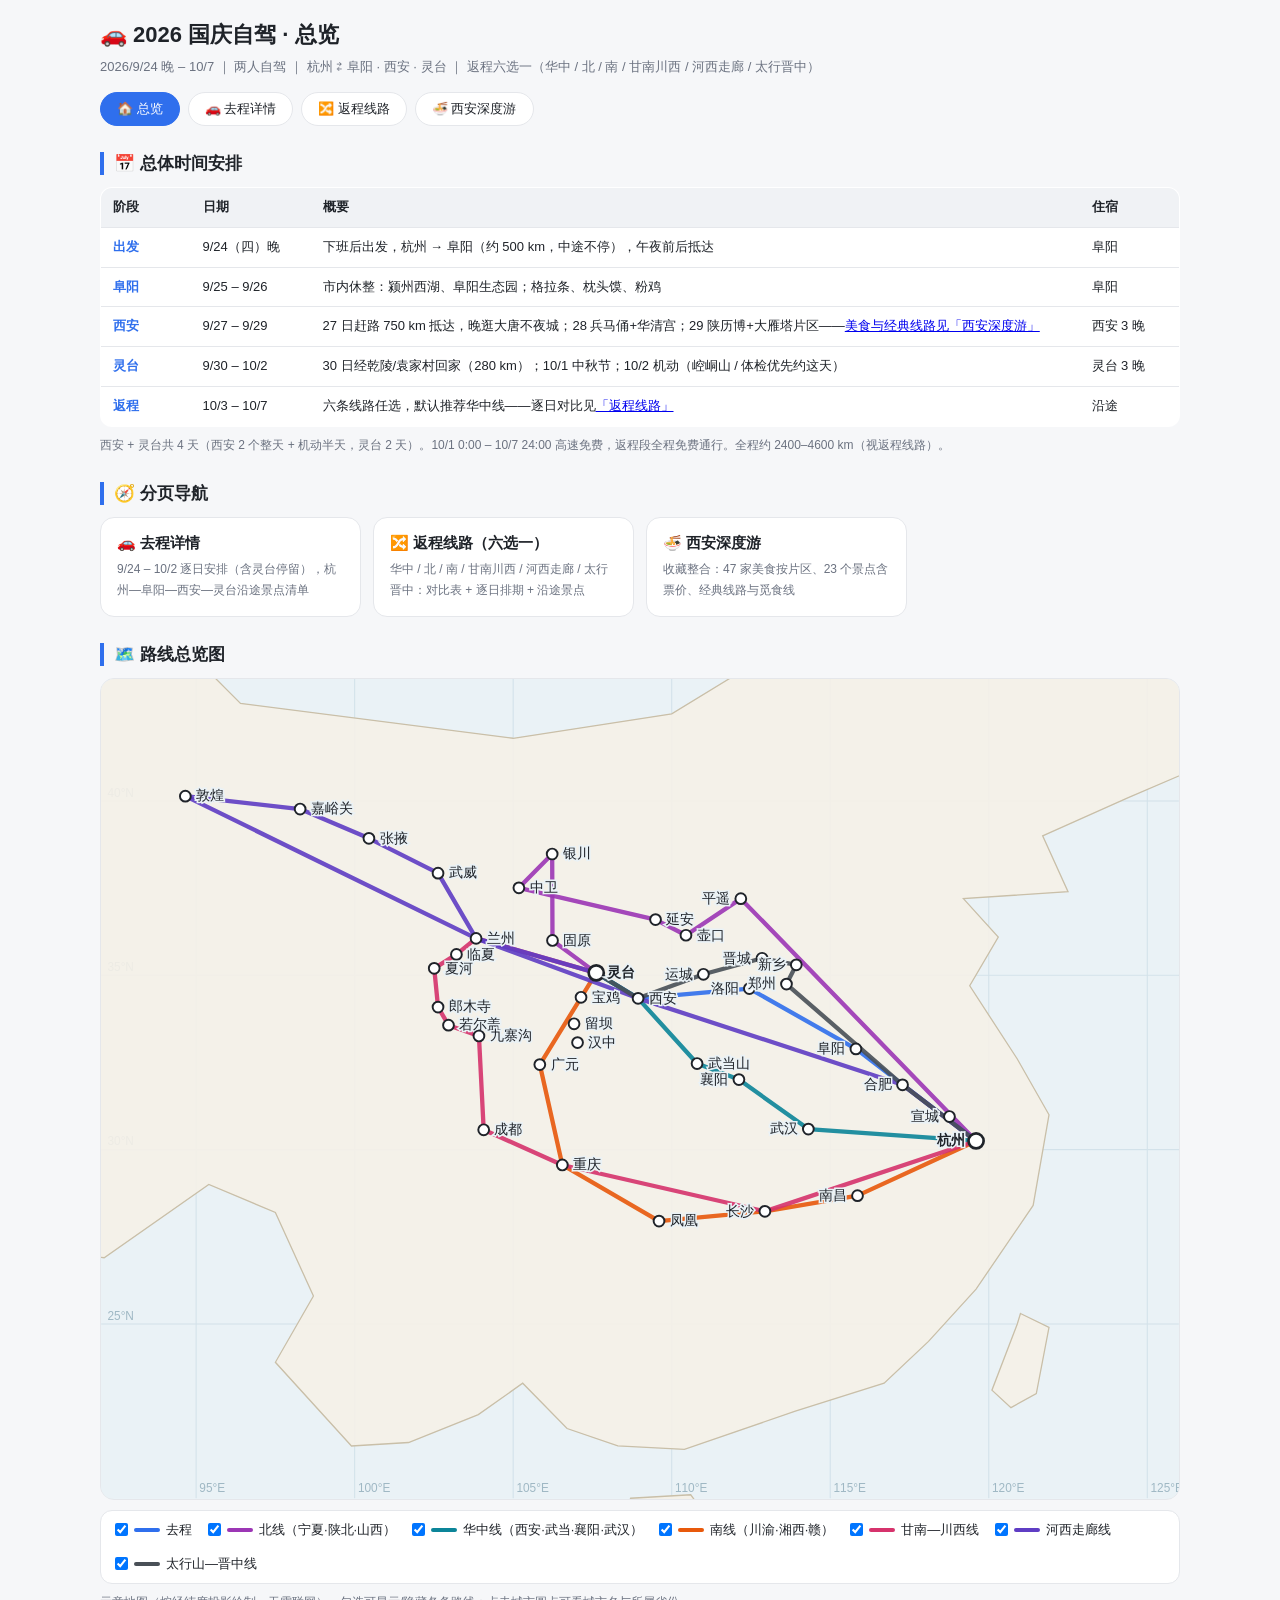
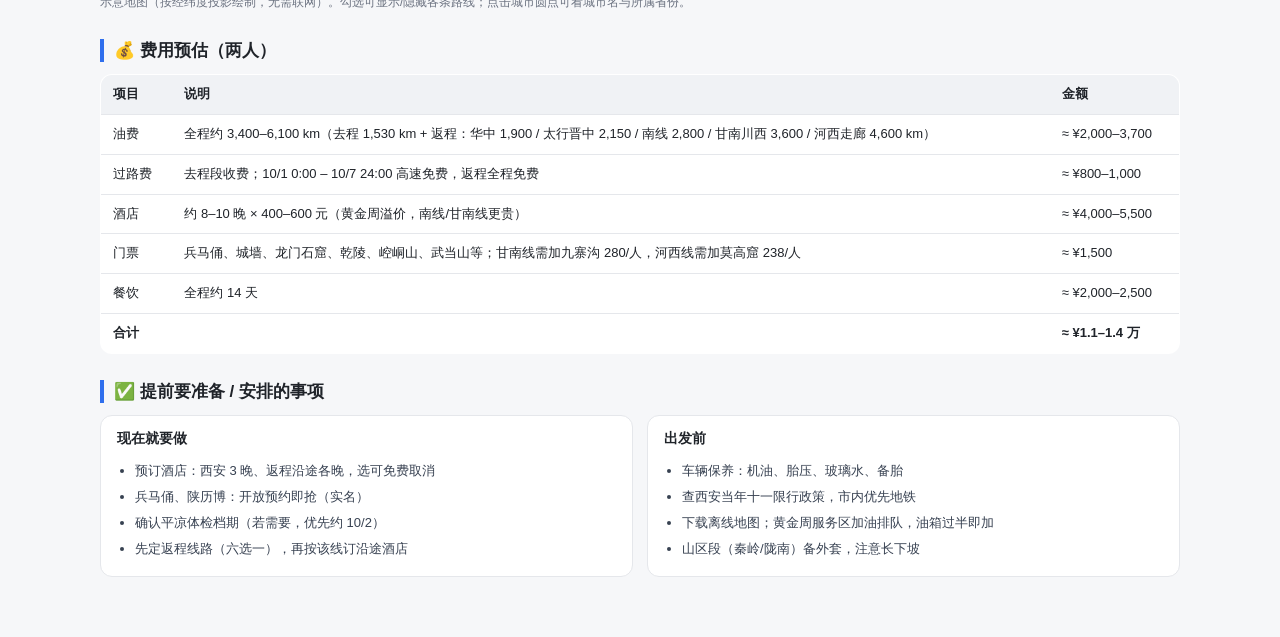
==== index.html @ 4c253580 "拆分为多页面：总览主页/去程详情/返程六线对比/西安深度游，共享 style.css 与 map.js" ====
<!DOCTYPE html>
<html lang="zh-CN">
<head>
<meta charset="UTF-8">
<meta name="viewport" content="width=device-width, initial-scale=1.0">
<title>2026 国庆自驾 · 总览</title>
<link rel="stylesheet" href="style.css">
</head>
<body>
<div class="wrap">
  <header>
    <h1>🚗 2026 国庆自驾 · 总览</h1>
    <div class="meta">2026/9/24 晚 – 10/7 ｜ 两人自驾 ｜ 杭州 ⇄ 阜阳 · 西安 · 灵台 ｜ 返程六选一（华中 / 北 / 南 / 甘南川西 / 河西走廊 / 太行晋中）</div>
  </header>

  <nav class="tabs">
    <a href="index.html" class="active">🏠 总览</a>
    <a href="outbound.html">🚗 去程详情</a>
    <a href="return.html">🔀 返程线路</a>
    <a href="xian.html">🍜 西安深度游</a>
  </nav>

  <h2 class="sec">📅 总体时间安排</h2>
  <table>
    <tr><th style="width:90px">阶段</th><th style="width:120px">日期</th><th>概要</th><th style="width:100px">住宿</th></tr>
    <tr><td class="date">出发</td><td>9/24（四）晚</td><td>下班后出发，杭州 → 阜阳（约 500 km，中途不停），午夜前后抵达</td><td>阜阳</td></tr>
    <tr><td class="date">阜阳</td><td>9/25 – 9/26</td><td>市内休整：颍州西湖、阜阳生态园；格拉条、枕头馍、粉鸡</td><td>阜阳</td></tr>
    <tr><td class="date">西安</td><td>9/27 – 9/29</td><td>27 日赶路 750 km 抵达，晚逛大唐不夜城；28 兵马俑+华清宫；29 陕历博+大雁塔片区——<a href="xian.html">美食与经典线路见「西安深度游」</a></td><td>西安 3 晚</td></tr>
    <tr><td class="date">灵台</td><td>9/30 – 10/2</td><td>30 日经乾陵/袁家村回家（280 km）；10/1 中秋节；10/2 机动（崆峒山 / 体检优先约这天）</td><td>灵台 3 晚</td></tr>
    <tr><td class="date">返程</td><td>10/3 – 10/7</td><td>六条线路任选，默认推荐华中线——逐日对比见<a href="return.html">「返程线路」</a></td><td>沿途</td></tr>
  </table>
  <div class="note">西安 + 灵台共 4 天（西安 2 个整天 + 机动半天，灵台 2 天）。10/1 0:00 – 10/7 24:00 高速免费，返程段全程免费通行。全程约 2400–4600 km（视返程线路）。</div>

  <h2 class="sec">🧭 分页导航</h2>
  <div class="linkcards">
    <a class="linkcard" href="outbound.html">
      <div class="t">🚗 去程详情</div>
      <div class="d">9/24 – 10/2 逐日安排（含灵台停留），杭州—阜阳—西安—灵台沿途景点清单</div>
    </a>
    <a class="linkcard" href="return.html">
      <div class="t">🔀 返程线路（六选一）</div>
      <div class="d">华中 / 北 / 南 / 甘南川西 / 河西走廊 / 太行晋中：对比表 + 逐日排期 + 沿途景点</div>
    </a>
    <a class="linkcard" href="xian.html">
      <div class="t">🍜 西安深度游</div>
      <div class="d">收藏整合：47 家美食按片区、23 个景点含票价、经典线路与觅食线</div>
    </a>
  </div>

  <h2 class="sec">🗺️ 路线总览图</h2>
  <div id="map"></div>
  <div class="map-legend" id="mapLegend"></div>
  <div class="note">示意地图（按经纬度投影绘制，无需联网）。勾选可显示/隐藏各条路线；点击城市圆点可看城市名与所属省份。</div>

  <h2 class="sec">💰 费用预估（两人）</h2>
  <table>
    <tr><th>项目</th><th>说明</th><th>金额</th></tr>
    <tr><td>油费</td><td>全程约 3,400–6,100 km（去程 1,530 km + 返程：华中 1,900 / 太行晋中 2,150 / 南线 2,800 / 甘南川西 3,600 / 河西走廊 4,600 km）</td><td>≈ ¥2,000–3,700</td></tr>
    <tr><td>过路费</td><td>去程段收费；10/1 0:00 – 10/7 24:00 高速免费，返程全程免费</td><td>≈ ¥800–1,000</td></tr>
    <tr><td>酒店</td><td>约 8–10 晚 × 400–600 元（黄金周溢价，南线/甘南线更贵）</td><td>≈ ¥4,000–5,500</td></tr>
    <tr><td>门票</td><td>兵马俑、城墙、龙门石窟、乾陵、崆峒山、武当山等；甘南线需加九寨沟 280/人，河西线需加莫高窟 238/人</td><td>≈ ¥1,500</td></tr>
    <tr><td>餐饮</td><td>全程约 14 天</td><td>≈ ¥2,000–2,500</td></tr>
    <tr><td><b>合计</b></td><td></td><td><b>≈ ¥1.1–1.4 万</b></td></tr>
  </table>

  <h2 class="sec">✅ 提前要准备 / 安排的事项</h2>
  <div class="grid2">
    <div class="box">
      <h3>现在就要做</h3>
      <ul>
        <li>预订酒店：西安 3 晚、返程沿途各晚，选可免费取消</li>
        <li>兵马俑、陕历博：开放预约即抢（实名）</li>
        <li>确认平凉体检档期（若需要，优先约 10/2）</li>
        <li>先定返程线路（六选一），再按该线订沿途酒店</li>
      </ul>
    </div>
    <div class="box">
      <h3>出发前</h3>
      <ul>
        <li>车辆保养：机油、胎压、玻璃水、备胎</li>
        <li>查西安当年十一限行政策，市内优先地铁</li>
        <li>下载离线地图；黄金周服务区加油排队，油箱过半即加</li>
        <li>山区段（秦岭/陇南）备外套，注意长下坡</li>
      </ul>
    </div>
  </div>
</div>

<script>window.MAP_CONFIG = { routes:["rt0","rtn","rt4","rts","rt5","rt6","rt7"] };</script>
<script src="map.js"></script>
</body>
</html>
---- style.css ----
:root{
  --bg:#f6f7f9; --card:#fff; --ink:#1f2329; --sub:#6b7280;
  --line:#e5e7eb; --accent:#2f6fed;
  --s1:#e8590c; --s2:#0ca678; --s3:#868e96;
  --north:#9c36b5; --mid:#2f9e44; --south:#e8590c;
}
*{box-sizing:border-box; margin:0; padding:0;}
body{font-family:-apple-system,"PingFang SC","Microsoft YaHei",sans-serif; background:var(--bg); color:var(--ink); padding:20px; padding-bottom:60px;}
.wrap{max-width:1080px; margin:0 auto;}
header{margin-bottom:12px;}
h1{font-size:22px; margin-bottom:6px;}
.meta{color:var(--sub); font-size:13px; line-height:1.7;}
nav.tabs{display:flex; gap:8px; flex-wrap:wrap; margin:14px 0 20px;}
nav.tabs a{border:1px solid var(--line); background:var(--card); border-radius:999px; padding:7px 16px; font-size:13px; text-decoration:none; color:var(--ink);}
nav.tabs a.active{background:var(--accent); border-color:var(--accent); color:#fff;}
h2.sec{font-size:17px; margin:26px 0 12px; padding-left:10px; border-left:4px solid var(--accent);}
table{width:100%; border-collapse:collapse; background:var(--card); border:1px solid var(--line); border-radius:12px; overflow:hidden; font-size:13px; margin-bottom:8px;}
th,td{padding:9px 12px; border-bottom:1px solid var(--line); text-align:left; vertical-align:top; line-height:1.6;}
th{background:#f0f2f5; font-weight:600; white-space:nowrap;}
tr:last-child td{border-bottom:none;}
td.date{white-space:nowrap; font-weight:600; color:var(--accent);}
.wk{color:var(--sub); font-weight:400; font-size:11px; display:block;}
.hl{background:#fff4e6;}
.warn{color:#d9480f; font-weight:600;}
.note{font-size:12px; color:var(--sub); margin:4px 0 14px; line-height:1.8;}
#map{background:#eaf2f6; border-radius:14px; border:1px solid var(--line); margin-bottom:10px; overflow:hidden;}
#map svg{display:block; width:100%; height:auto;}
.map-legend{display:flex; gap:16px; flex-wrap:wrap; font-size:13px; margin-bottom:8px; padding:10px 14px; background:var(--card); border:1px solid var(--line); border-radius:12px; align-items:center;}
.map-legend label{display:flex; align-items:center; gap:6px; cursor:pointer; user-select:none;}
.swatch{width:26px; height:4px; border-radius:2px; display:inline-block;}
.rtabs{display:flex; gap:8px; margin-bottom:12px; flex-wrap:wrap;}
.rtab{border:1px solid var(--line); background:var(--card); border-radius:999px; padding:7px 16px; font-size:13px; cursor:pointer;}
.rtab.active{color:#fff; border-color:transparent;}
.rtab.active.n{background:var(--north);} .rtab.active.m{background:var(--mid);} .rtab.active.s{background:var(--south);} .rtab.active.h{background:#0c8599;}
.rtab.active.g{background:#d6336c;} .rtab.active.x{background:#5f3dc4;} .rtab.active.t{background:#495057;}
.tscroll{overflow-x:auto; -webkit-overflow-scrolling:touch; margin-bottom:14px; border-radius:12px;}
.tscroll table{min-width:1400px; margin-bottom:0; border-radius:0;}
.tscroll th:first-child,.tscroll td:first-child{position:sticky; left:0; z-index:2; background:#f0f2f5; box-shadow:1px 0 0 var(--line);}
.tscroll td:first-child{background:var(--card); z-index:1;}
.over-badge{display:inline-block; font-size:11px; color:#fff; background:#e03131; border-radius:4px; padding:1px 7px; margin-left:6px; font-weight:500; white-space:nowrap;}
.rpanel .lead{background:var(--card); border:1px solid var(--line); border-left:4px solid #e03131; border-radius:10px; padding:10px 14px; font-size:13px; line-height:1.8; margin-bottom:10px; color:#374151;}
.rpanel{display:none;} .rpanel.show{display:block;}
.cards{display:grid; grid-template-columns:repeat(auto-fill,minmax(300px,1fr)); gap:10px; padding:0;}
.card{background:var(--card); border:1px solid var(--line); border-radius:12px; padding:12px 14px;}
.card .name{font-size:14px; font-weight:600; display:flex; align-items:center; gap:6px; flex-wrap:wrap; margin-bottom:4px;}
.badge{font-size:11px; padding:1px 8px; border-radius:999px; font-weight:500; white-space:nowrap;}
.b-s1{color:#fff; background:var(--s1);} .b-s2{color:#fff; background:var(--s2);} .b-s3{color:#fff; background:var(--s3);}
.card .desc{font-size:12px; color:var(--sub); line-height:1.6;}
.city-name{font-size:13px; color:var(--sub); margin:12px 0 6px; font-weight:600;}
.prov{display:inline-block; font-size:11px; color:#fff; background:#94a3b8; border-radius:4px; padding:1px 6px; margin-right:6px;}
h3.sub{font-size:14px; margin:20px 0 10px; color:#495057;}
.price{display:inline-block; font-size:11px; color:#0b7285; background:#e3fafc; border:1px solid #99e9f2; border-radius:999px; padding:0 8px; font-weight:600; margin-left:6px; white-space:nowrap;}
.price.free{color:#2b8a3e; background:#ebfbee; border-color:#b2f2bb;}
.linkcards{display:grid; grid-template-columns:repeat(auto-fill,minmax(240px,1fr)); gap:12px; margin-bottom:8px;}
a.linkcard{display:block; background:var(--card); border:1px solid var(--line); border-radius:14px; padding:16px; text-decoration:none; color:var(--ink); transition:.15s;}
a.linkcard:hover{box-shadow:0 2px 12px rgba(0,0,0,.08); border-color:var(--accent);}
.linkcard .t{font-size:15px; font-weight:700; margin-bottom:6px;}
.linkcard .d{font-size:12px; color:var(--sub); line-height:1.7;}
.grid2{display:grid; grid-template-columns:1fr 1fr; gap:14px;}
@media(max-width:760px){ .grid2{grid-template-columns:1fr;} }
.box{background:var(--card); border:1px solid var(--line); border-radius:12px; padding:14px 16px;}
.box h3{font-size:14px; margin-bottom:10px;}
.box ul{padding-left:18px; font-size:13px; color:#374151; line-height:2;}
@media print{ .map-legend,.rtabs,nav.tabs{display:none;} .rpanel{display:block!important;} }
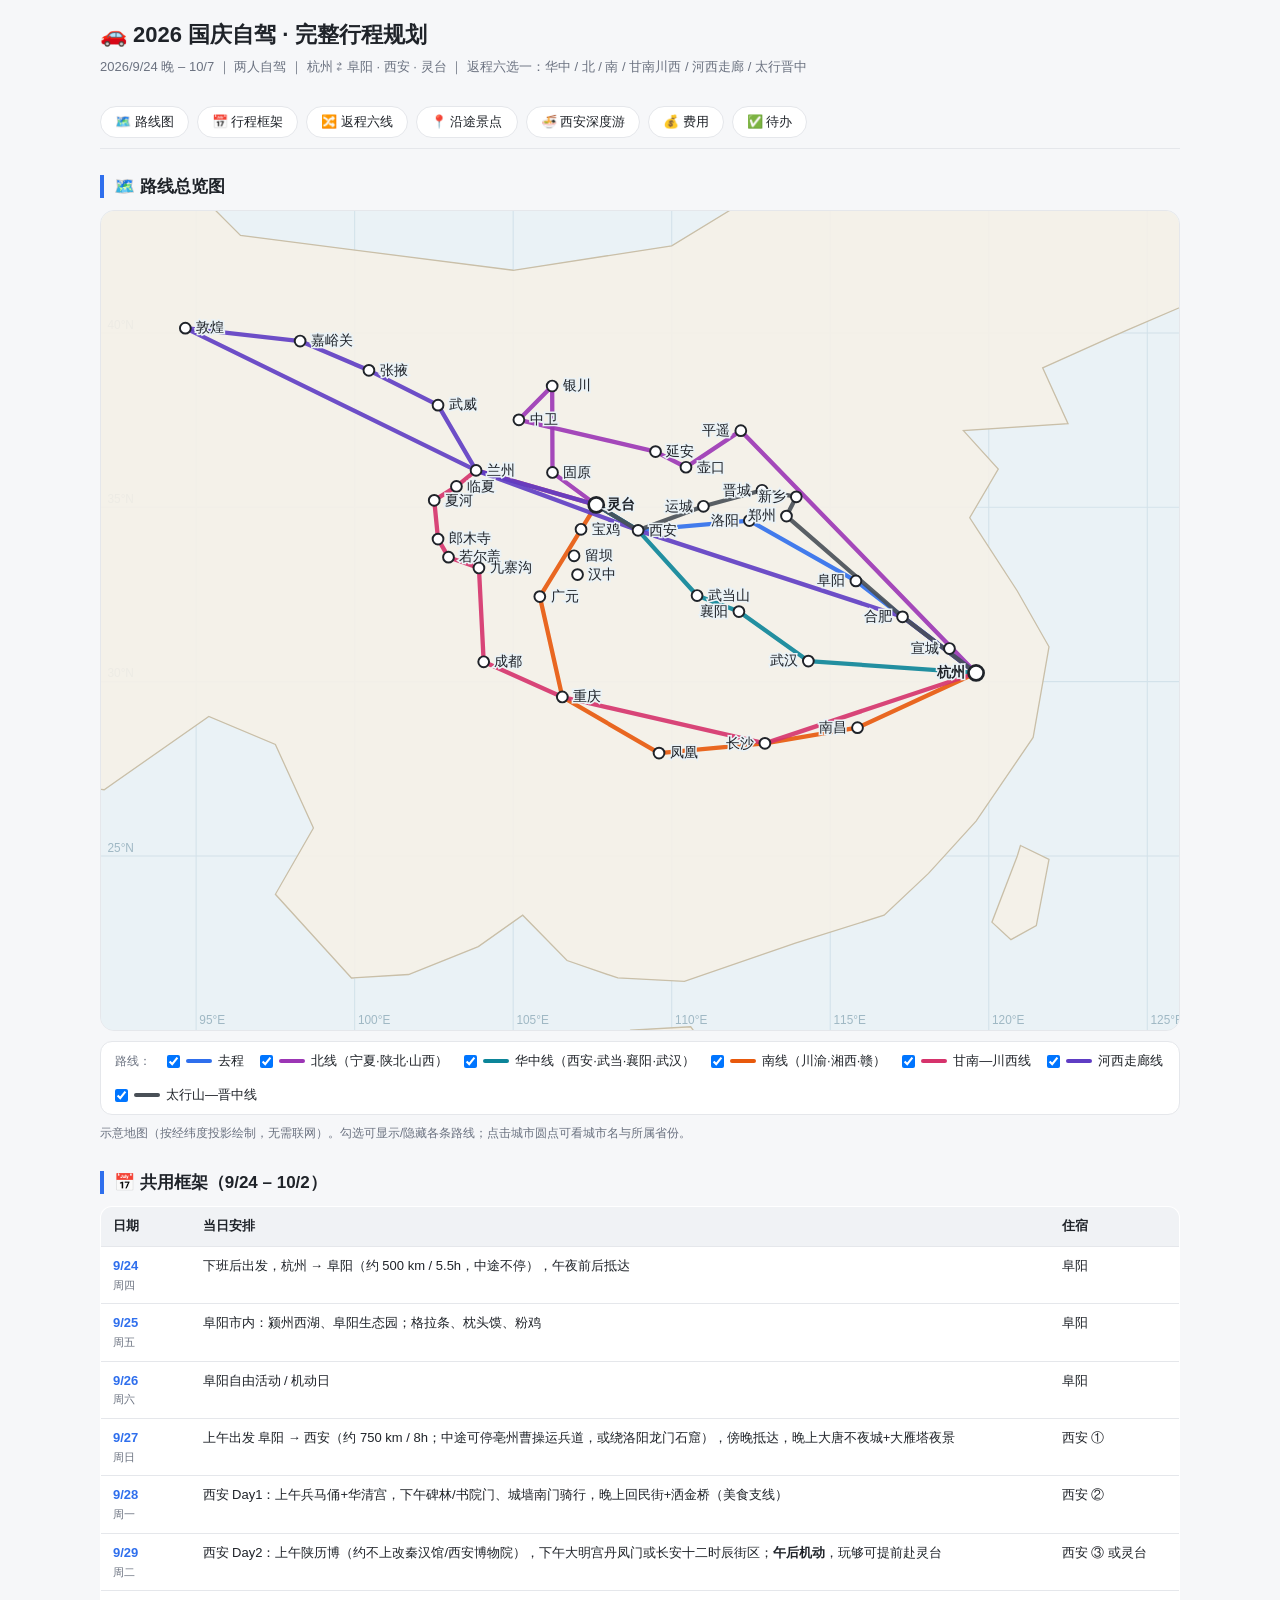
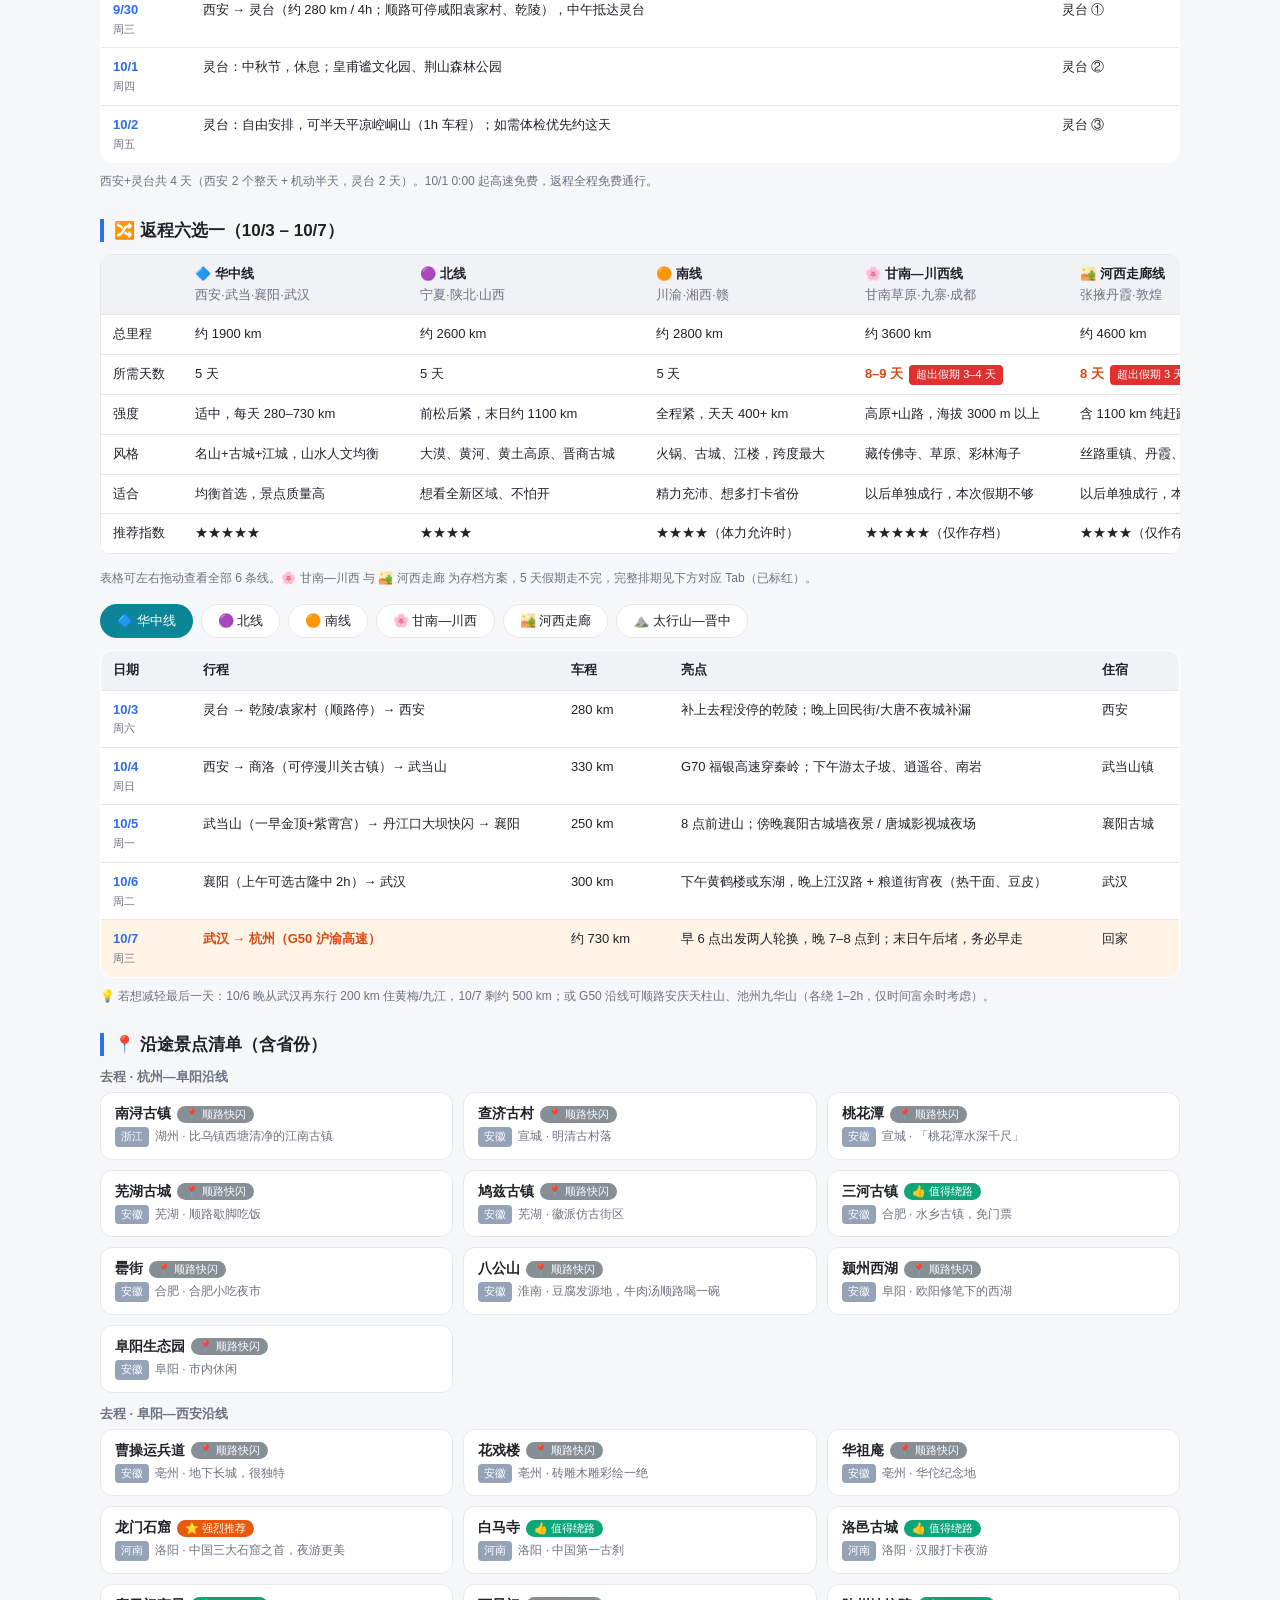
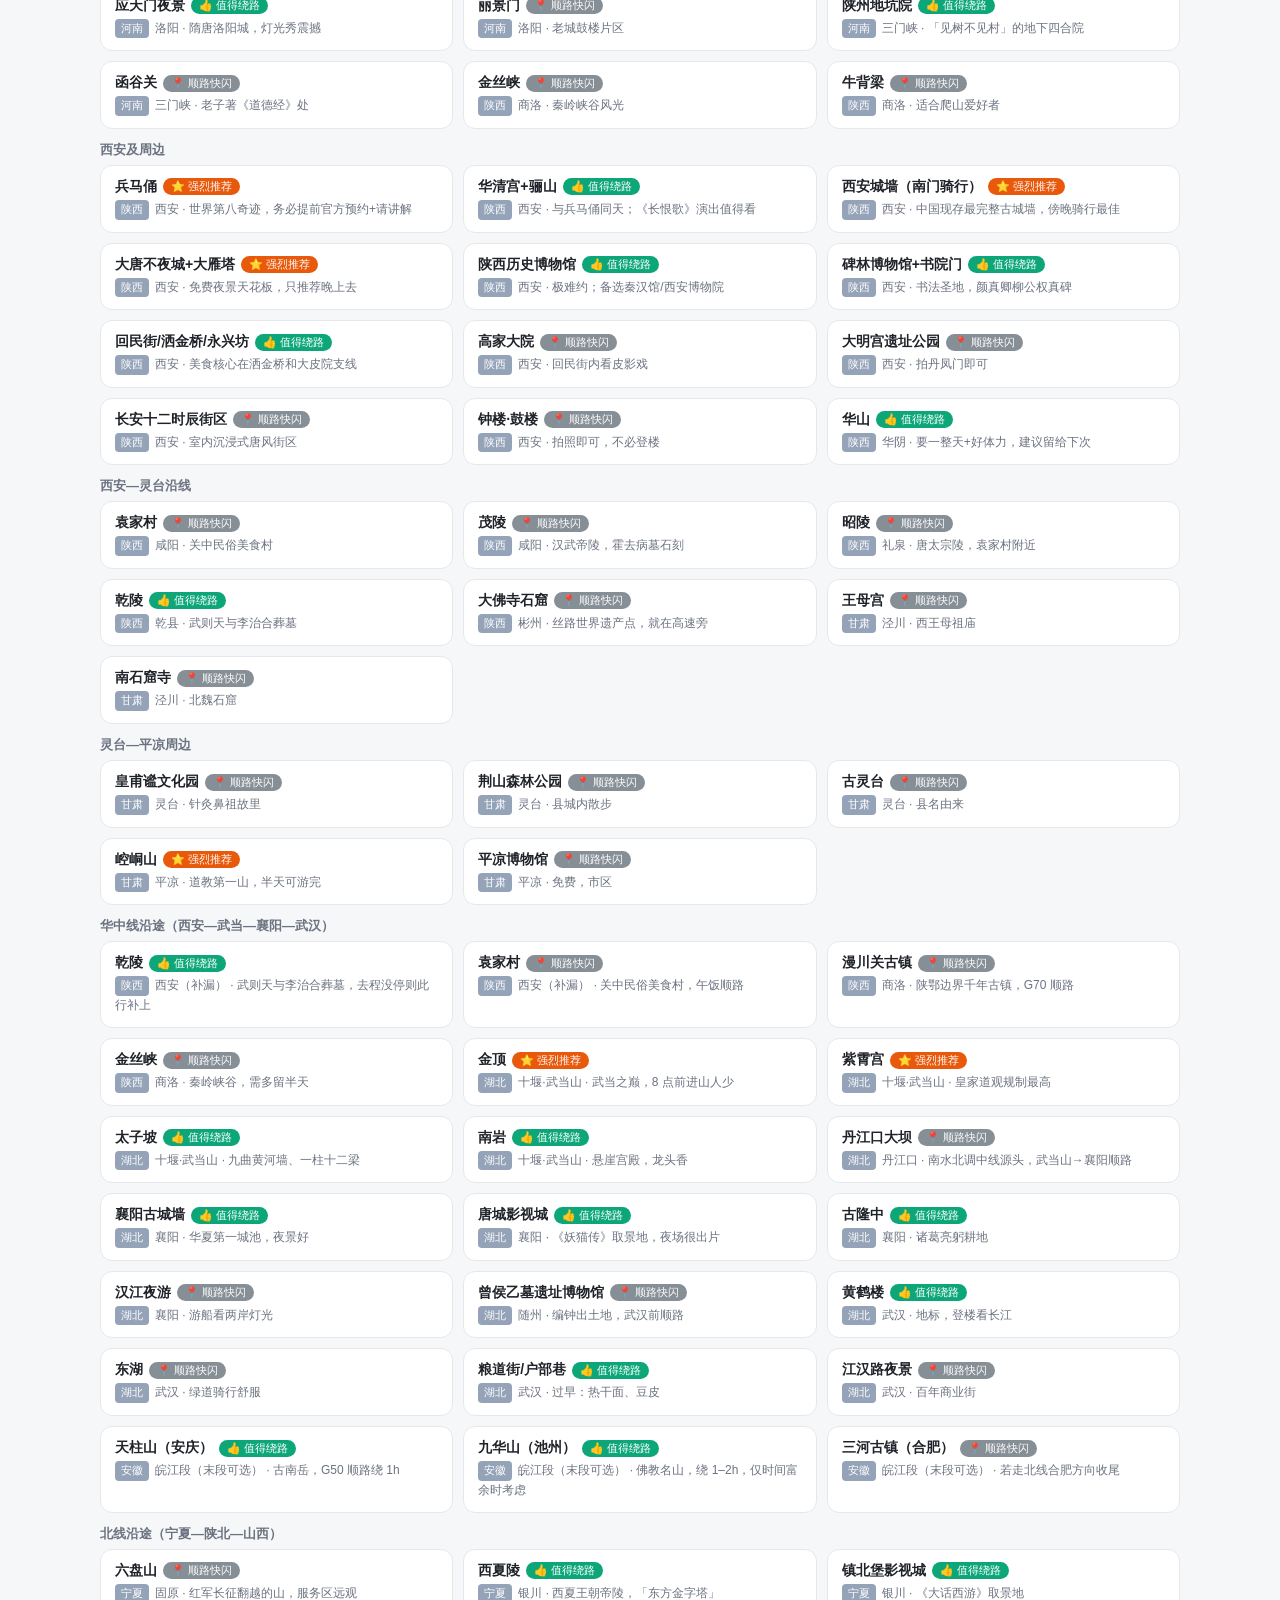
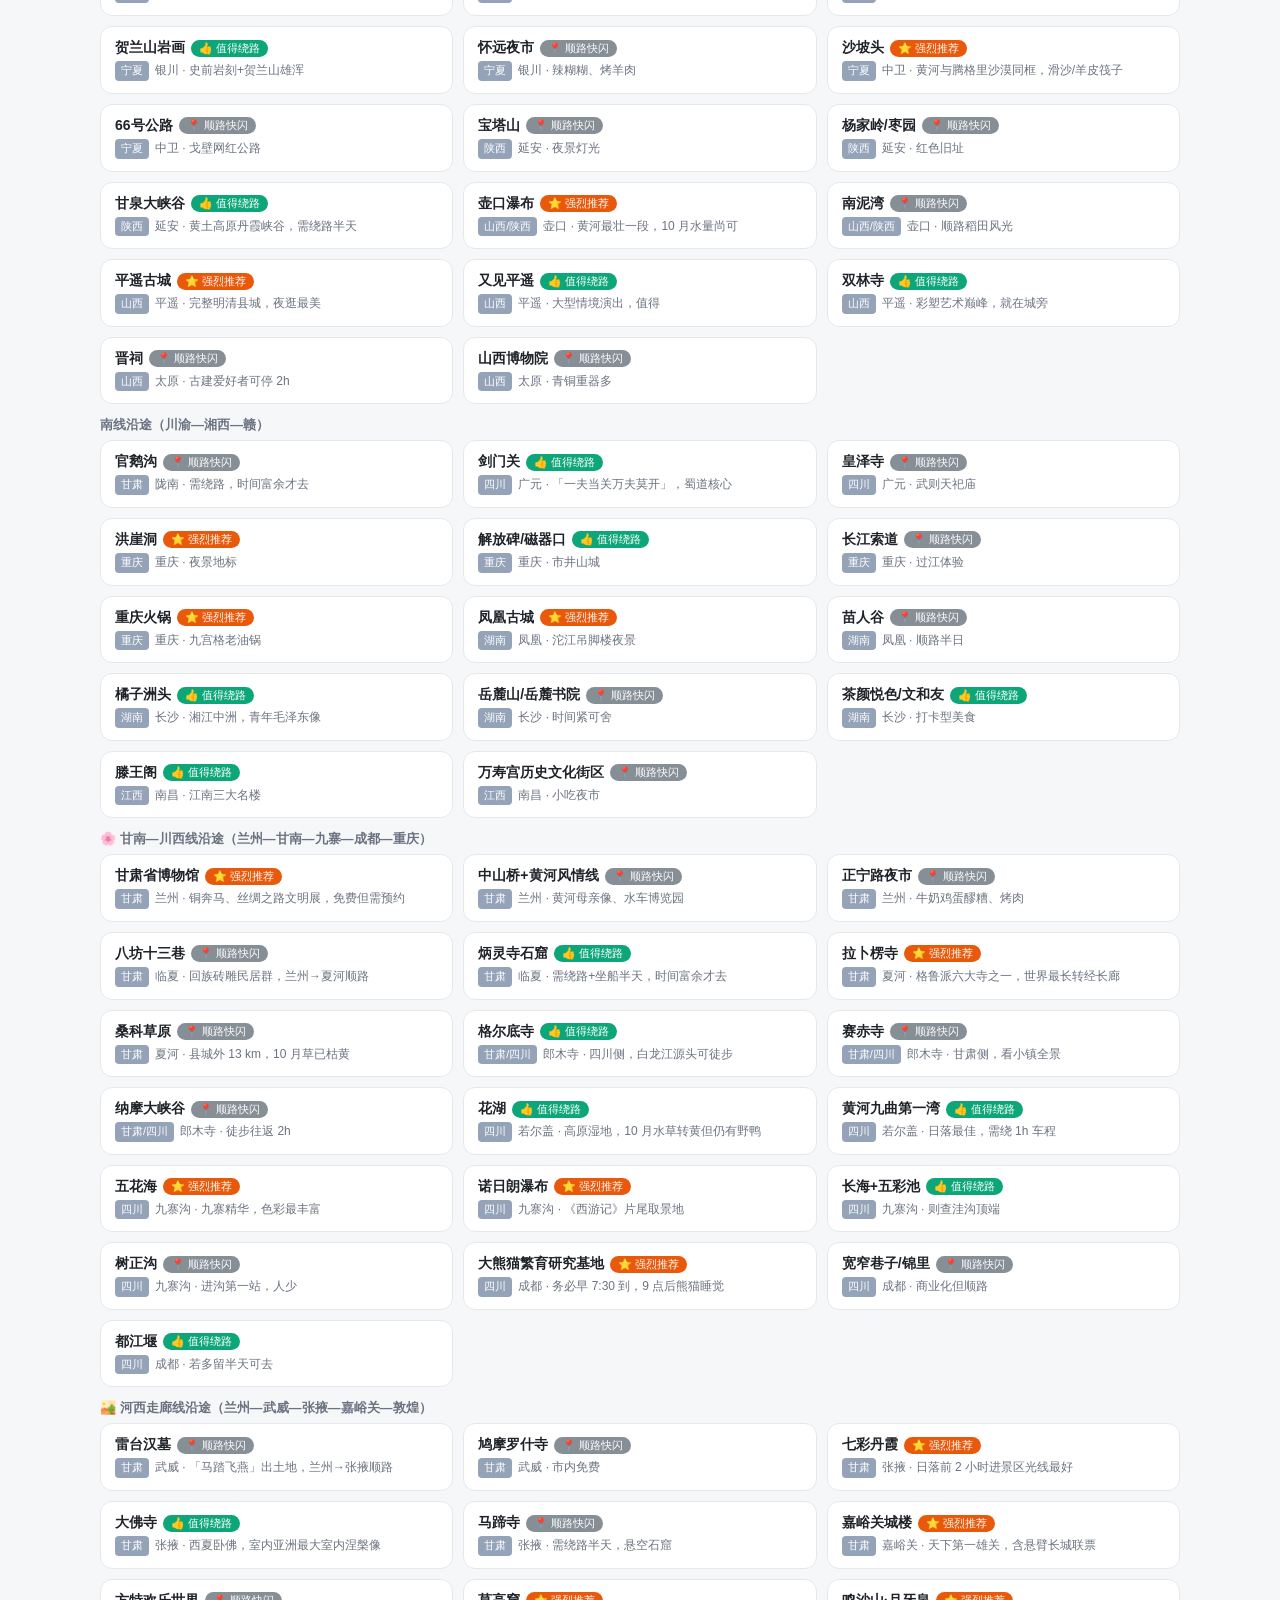
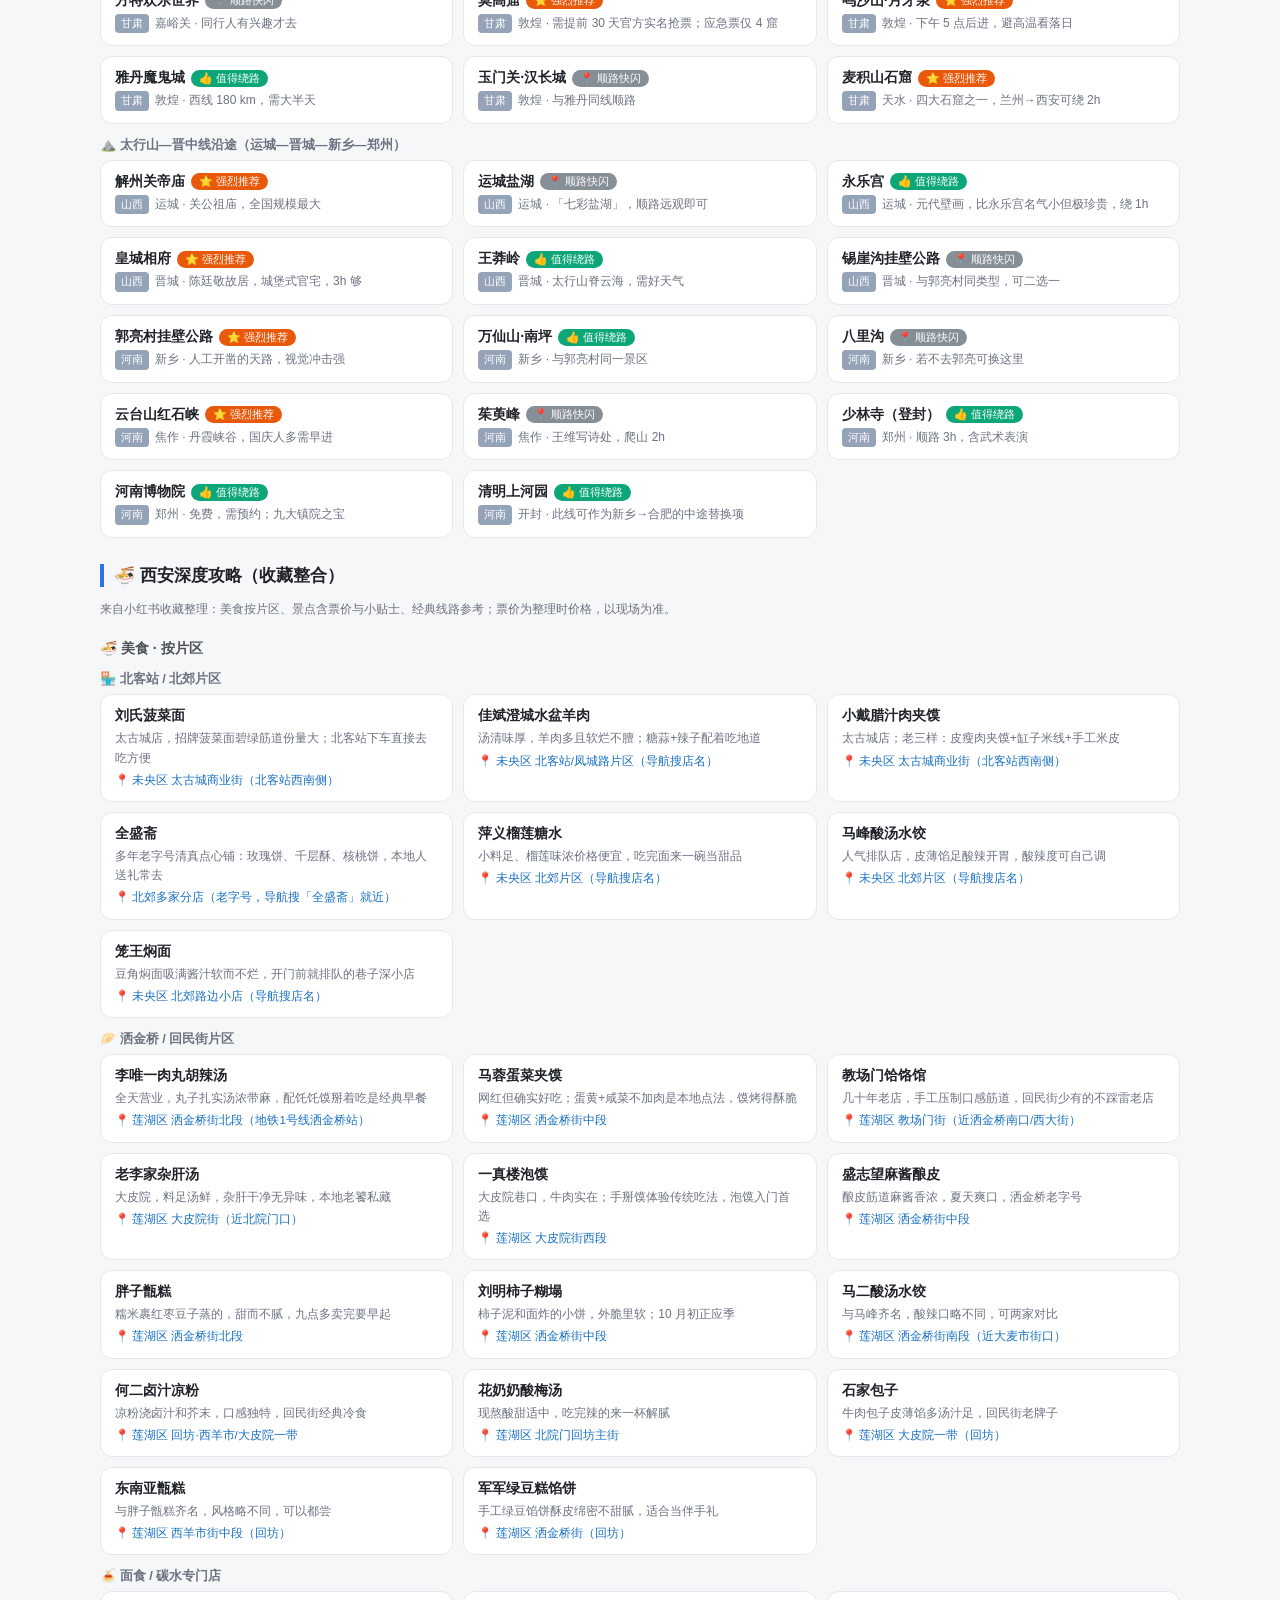
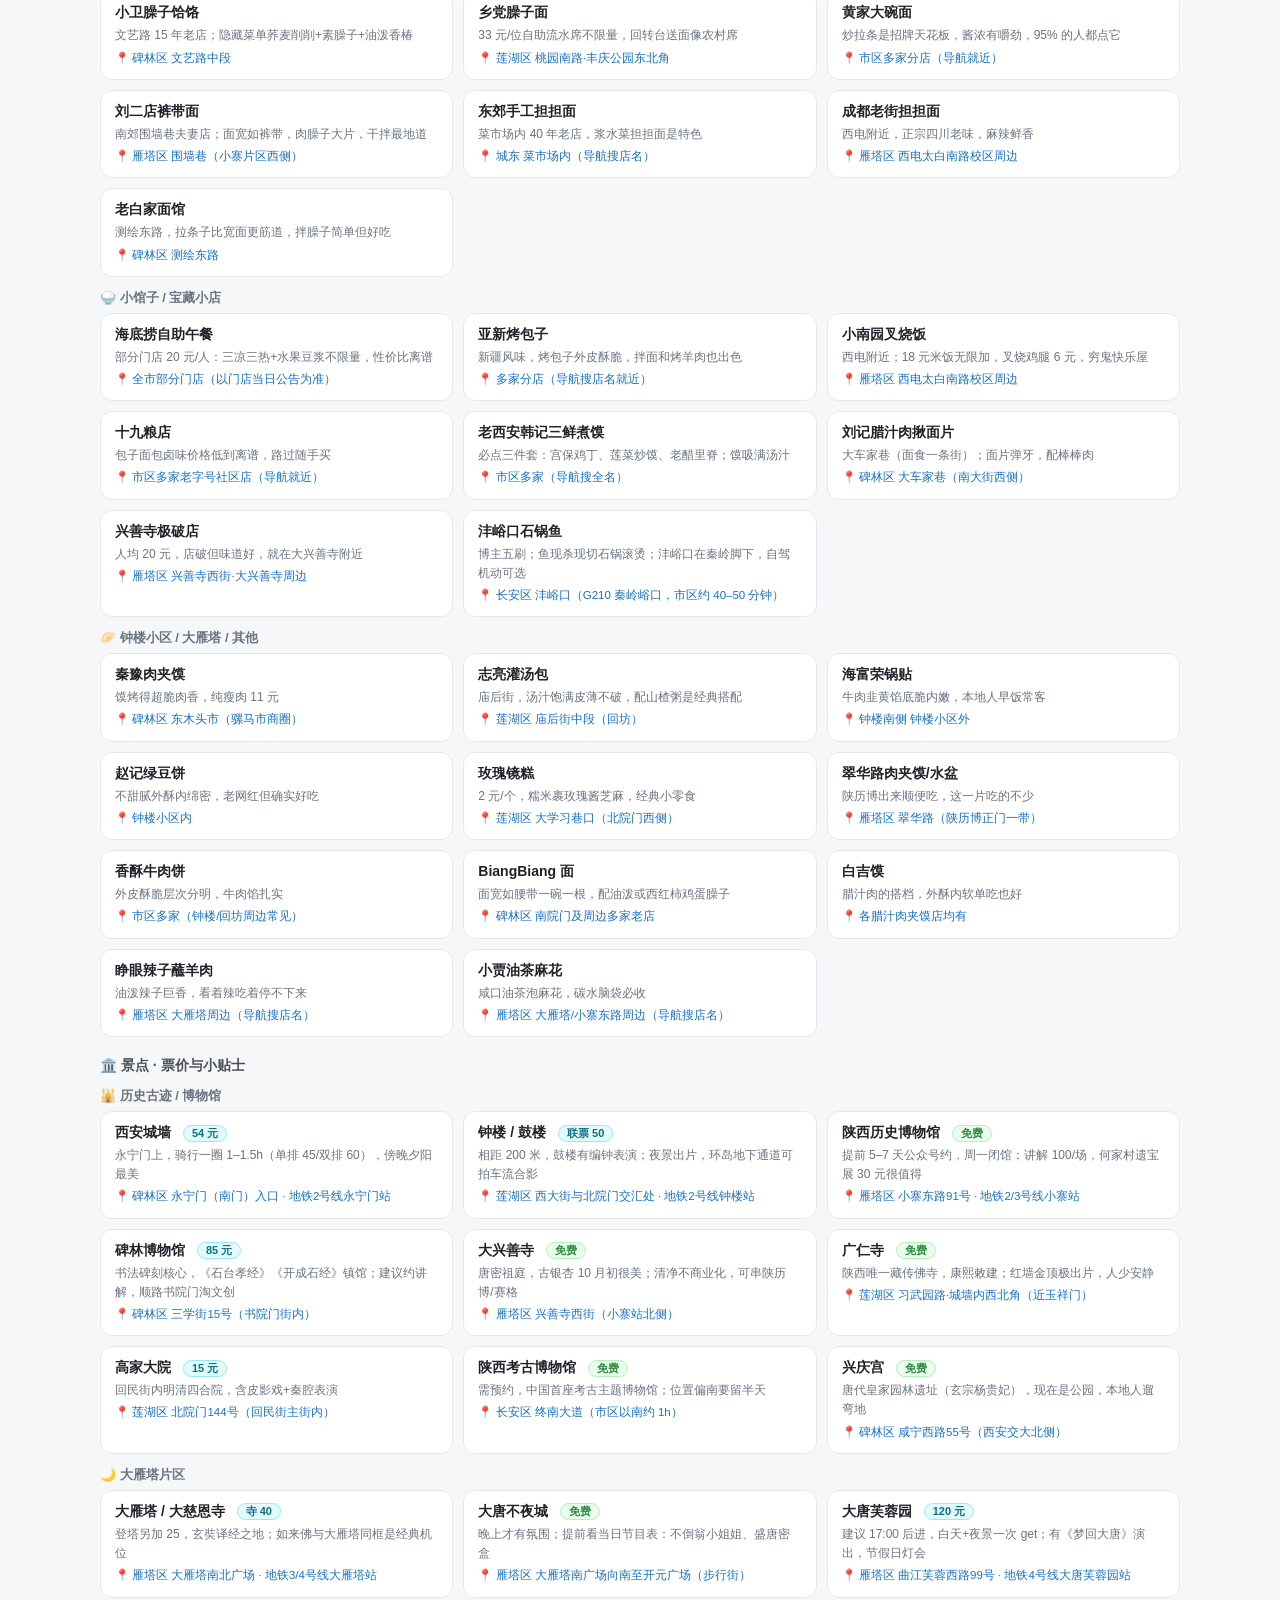
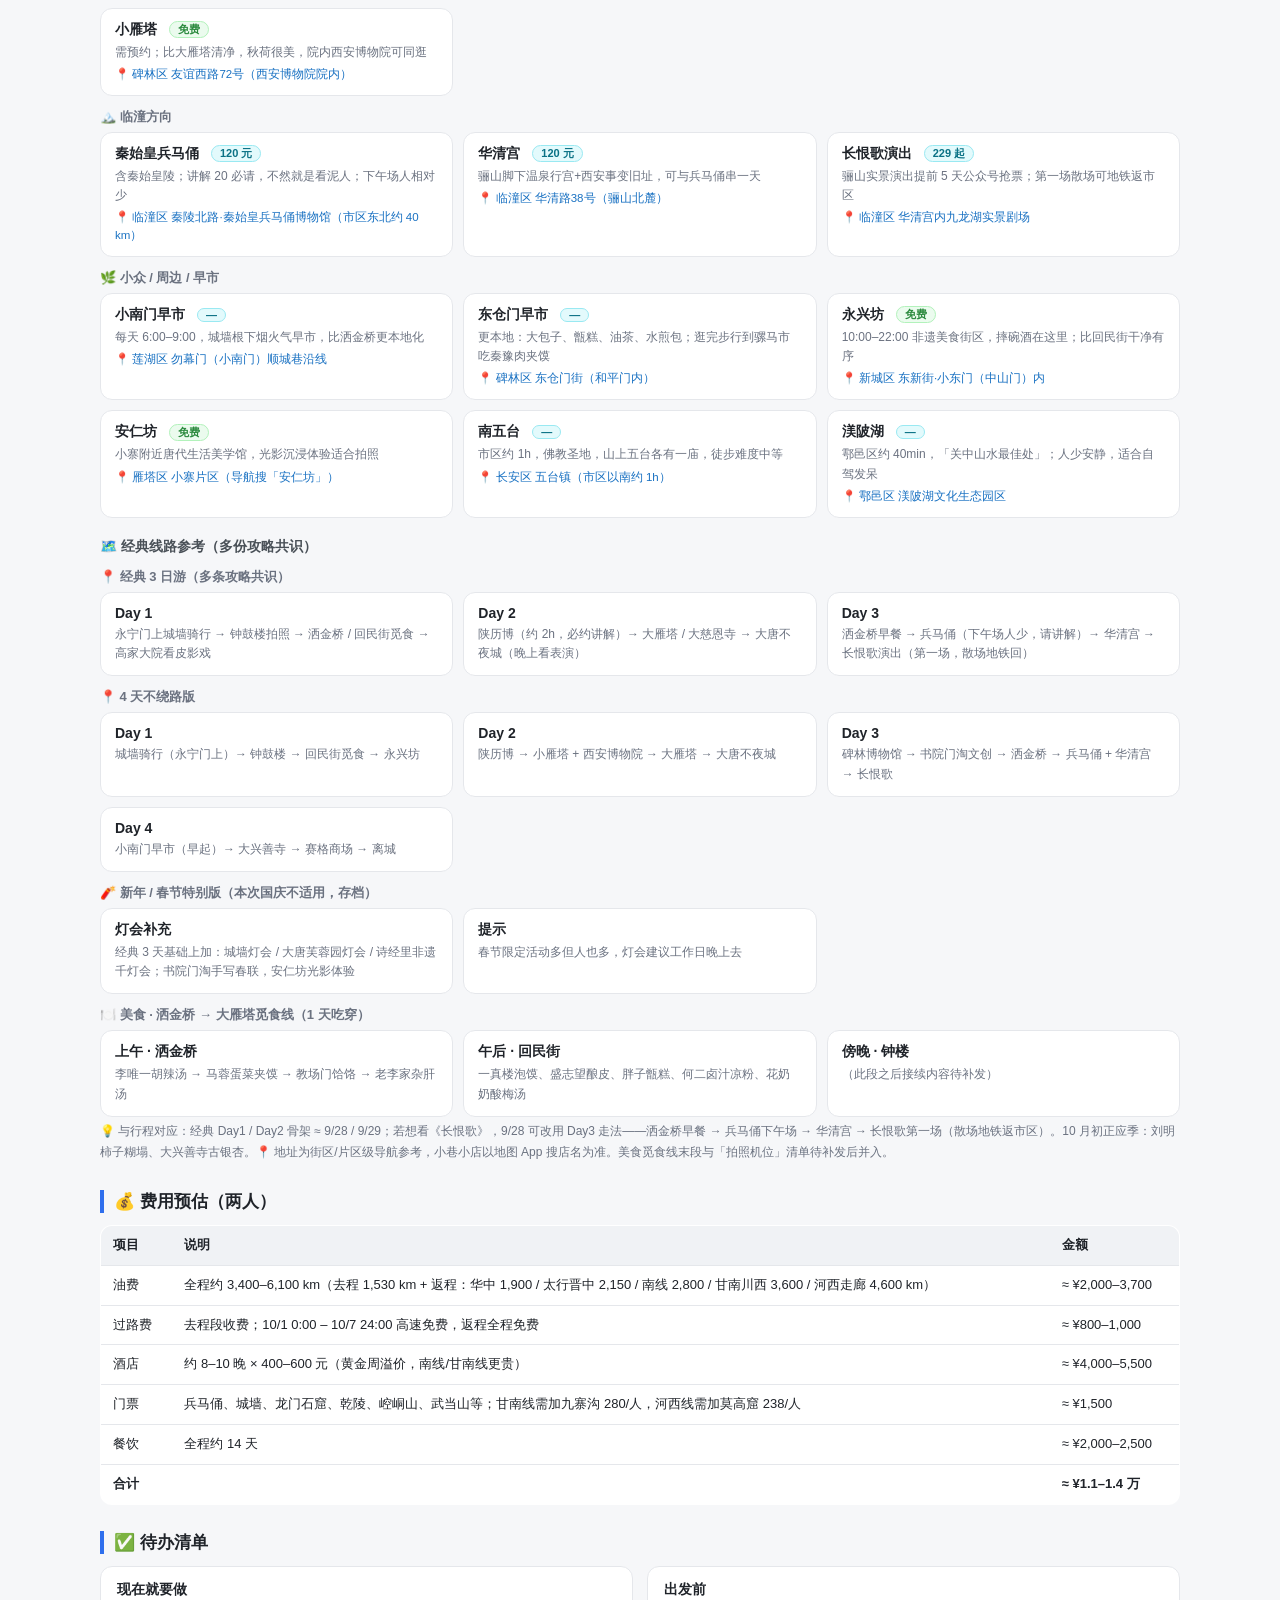
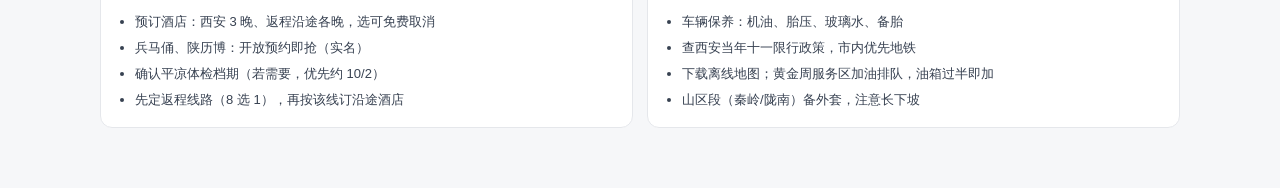
==== commit 3b220727: "合并回单文件版：锚点导航分区跳转；西安深度游逐条补充详细地址" ====
--- a/index.html
+++ b/index.html
@@ -3,56 +3,264 @@
 <head>
 <meta charset="UTF-8">
 <meta name="viewport" content="width=device-width, initial-scale=1.0">
-<title>2026 国庆自驾 · 总览</title>
-<link rel="stylesheet" href="style.css">
+<title>2026 国庆自驾 · 完整行程规划</title>
+<style>
+  :root{
+    --bg:#f6f7f9; --card:#fff; --ink:#1f2329; --sub:#6b7280;
+    --line:#e5e7eb; --accent:#2f6fed;
+    --s1:#e8590c; --s2:#0ca678; --s3:#868e96;
+    --north:#9c36b5; --mid:#2f9e44; --south:#e8590c;
+  }
+  *{box-sizing:border-box; margin:0; padding:0;}
+  body{font-family:-apple-system,"PingFang SC","Microsoft YaHei",sans-serif; background:var(--bg); color:var(--ink); padding:20px; padding-bottom:60px;}
+  .wrap{max-width:1080px; margin:0 auto;}
+  header{margin-bottom:18px;}
+  h1{font-size:22px; margin-bottom:6px;}
+  .meta{color:var(--sub); font-size:13px; line-height:1.7;}
+  h2.sec{font-size:17px; margin:26px 0 12px; padding-left:10px; border-left:4px solid var(--accent);}
+  table{width:100%; border-collapse:collapse; background:var(--card); border:1px solid var(--line); border-radius:12px; overflow:hidden; font-size:13px; margin-bottom:8px;}
+  th,td{padding:9px 12px; border-bottom:1px solid var(--line); text-align:left; vertical-align:top; line-height:1.6;}
+  th{background:#f0f2f5; font-weight:600; white-space:nowrap;}
+  tr:last-child td{border-bottom:none;}
+  td.date{white-space:nowrap; font-weight:600; color:var(--accent);}
+  .wk{color:var(--sub); font-weight:400; font-size:11px; display:block;}
+  .hl{background:#fff4e6;}
+  .warn{color:#d9480f; font-weight:600;}
+  .note{font-size:12px; color:var(--sub); margin:4px 0 14px; line-height:1.8;}
+  #map{background:#eaf2f6; border-radius:14px; border:1px solid var(--line); margin-bottom:10px; overflow:hidden;}
+  #map svg{display:block; width:100%; height:auto;}
+  .map-legend{display:flex; gap:16px; flex-wrap:wrap; font-size:13px; margin-bottom:8px; padding:10px 14px; background:var(--card); border:1px solid var(--line); border-radius:12px; align-items:center;}
+  .map-legend label{display:flex; align-items:center; gap:6px; cursor:pointer; user-select:none;}
+  .swatch{width:26px; height:4px; border-radius:2px; display:inline-block;}
+  .rtabs{display:flex; gap:8px; margin-bottom:12px; flex-wrap:wrap;}
+  .rtab{border:1px solid var(--line); background:var(--card); border-radius:999px; padding:7px 16px; font-size:13px; cursor:pointer;}
+  .rtab.active{color:#fff; border-color:transparent;}
+  .rtab.active.n{background:var(--north);} .rtab.active.m{background:var(--mid);} .rtab.active.s{background:var(--south);} .rtab.active.h{background:#0c8599;}
+  .rtab.active.g{background:#d6336c;} .rtab.active.x{background:#5f3dc4;} .rtab.active.t{background:#495057;} .rtab.active.e{background:#e03131;}
+  .tscroll{overflow-x:auto; -webkit-overflow-scrolling:touch; margin-bottom:14px; border-radius:12px;}
+  .tscroll table{min-width:1400px; margin-bottom:0; border-radius:0;}
+  .tscroll th:first-child,.tscroll td:first-child{position:sticky; left:0; z-index:2; background:#f0f2f5; box-shadow:1px 0 0 var(--line);}
+  .tscroll td:first-child{background:var(--card); z-index:1;}
+  .over-badge{display:inline-block; font-size:11px; color:#fff; background:#e03131; border-radius:4px; padding:1px 7px; margin-left:6px; font-weight:500; white-space:nowrap;}
+  .rpanel .lead{background:var(--card); border:1px solid var(--line); border-left:4px solid #e03131; border-radius:10px; padding:10px 14px; font-size:13px; line-height:1.8; margin-bottom:10px; color:#374151;}
+  .rpanel{display:none;} .rpanel.show{display:block;}
+  .cards{display:grid; grid-template-columns:repeat(auto-fill,minmax(300px,1fr)); gap:10px; padding:0;}
+  .card{background:var(--card); border:1px solid var(--line); border-radius:12px; padding:12px 14px;}
+  .card .name{font-size:14px; font-weight:600; display:flex; align-items:center; gap:6px; flex-wrap:wrap; margin-bottom:4px;}
+  .badge{font-size:11px; padding:1px 8px; border-radius:999px; font-weight:500; white-space:nowrap;}
+  .b-s1{color:#fff; background:var(--s1);} .b-s2{color:#fff; background:var(--s2);} .b-s3{color:#fff; background:var(--s3);}
+  .card .desc{font-size:12px; color:var(--sub); line-height:1.6;}
+  .city-name{font-size:13px; color:var(--sub); margin:12px 0 6px; font-weight:600;}
+  .prov{display:inline-block; font-size:11px; color:#fff; background:#94a3b8; border-radius:4px; padding:1px 6px; margin-right:6px;}
+  h3.sub{font-size:14px; margin:20px 0 10px; color:#495057;}
+  .price{display:inline-block; font-size:11px; color:#0b7285; background:#e3fafc; border:1px solid #99e9f2; border-radius:999px; padding:0 8px; font-weight:600; margin-left:6px; white-space:nowrap;}
+  .price.free{color:#2b8a3e; background:#ebfbee; border-color:#b2f2bb;}
+  .addr{font-size:11.5px; color:#1971c2; margin-top:4px; line-height:1.5;}
+  html{scroll-behavior:smooth;}
+  nav.anchor{position:sticky; top:0; z-index:30; display:flex; gap:8px; flex-wrap:wrap; background:var(--bg); padding:10px 0; border-bottom:1px solid var(--line); margin-bottom:6px;}
+  nav.anchor a{border:1px solid var(--line); background:var(--card); border-radius:999px; padding:6px 14px; font-size:13px; text-decoration:none; color:var(--ink); white-space:nowrap;}
+  nav.anchor a:hover{border-color:var(--accent); color:var(--accent);}
+  .grid2{display:grid; grid-template-columns:1fr 1fr; gap:14px;}
+  @media(max-width:760px){ .grid2{grid-template-columns:1fr;} }
+  .box{background:var(--card); border:1px solid var(--line); border-radius:12px; padding:14px 16px;}
+  .box h3{font-size:14px; margin-bottom:10px;}
+  .box ul{padding-left:18px; font-size:13px; color:#374151; line-height:2;}
+  @media print{ .map-legend,.rtabs{display:none;} .rpanel{display:block!important;} }
+</style>
 </head>
 <body>
 <div class="wrap">
   <header>
-    <h1>🚗 2026 国庆自驾 · 总览</h1>
-    <div class="meta">2026/9/24 晚 – 10/7 ｜ 两人自驾 ｜ 杭州 ⇄ 阜阳 · 西安 · 灵台 ｜ 返程六选一（华中 / 北 / 南 / 甘南川西 / 河西走廊 / 太行晋中）</div>
+    <h1>🚗 2026 国庆自驾 · 完整行程规划</h1>
+    <div class="meta">2026/9/24 晚 – 10/7 ｜ 两人自驾 ｜ 杭州 ⇄ 阜阳 · 西安 · 灵台 ｜ 返程六选一：华中 / 北 / 南 / 甘南川西 / 河西走廊 / 太行晋中</div>
   </header>
 
-  <nav class="tabs">
-    <a href="index.html" class="active">🏠 总览</a>
-    <a href="outbound.html">🚗 去程详情</a>
-    <a href="return.html">🔀 返程线路</a>
-    <a href="xian.html">🍜 西安深度游</a>
+  <nav class="anchor">
+    <a href="#sec-map">🗺️ 路线图</a>
+    <a href="#sec-out">📅 行程框架</a>
+    <a href="#sec-ret">🔀 返程六线</a>
+    <a href="#sec-spots">📍 沿途景点</a>
+    <a href="#sec-xian">🍜 西安深度游</a>
+    <a href="#sec-cost">💰 费用</a>
+    <a href="#sec-todo">✅ 待办</a>
   </nav>
 
-  <h2 class="sec">📅 总体时间安排</h2>
+  <h2 class="sec" id="sec-map">🗺️ 路线总览图</h2>
+  <div id="map"></div>
+  <div class="map-legend">
+    <span style="color:var(--sub);font-size:12px;">路线：</span>
+    <label><input type="checkbox" id="rt0" checked><span class="swatch" style="background:#2f6fed"></span>去程</label>
+    <label><input type="checkbox" id="rtn" checked><span class="swatch" style="background:#9c36b5"></span>北线（宁夏·陕北·山西）</label>
+    <label><input type="checkbox" id="rt4" checked><span class="swatch" style="background:#0c8599"></span>华中线（西安·武当·襄阳·武汉）</label>
+    <label><input type="checkbox" id="rts" checked><span class="swatch" style="background:#e8590c"></span>南线（川渝·湘西·赣）</label>
+    <label><input type="checkbox" id="rt5" checked><span class="swatch" style="background:#d6336c"></span>甘南—川西线</label>
+    <label><input type="checkbox" id="rt6" checked><span class="swatch" style="background:#5f3dc4"></span>河西走廊线</label>
+    <label><input type="checkbox" id="rt7" checked><span class="swatch" style="background:#495057"></span>太行山—晋中线</label>
+  </div>
+  <div class="note">示意地图（按经纬度投影绘制，无需联网）。勾选可显示/隐藏各条路线；点击城市圆点可看城市名与所属省份。</div>
+
+  <h2 class="sec" id="sec-out">📅 共用框架（9/24 – 10/2）</h2>
   <table>
-    <tr><th style="width:90px">阶段</th><th style="width:120px">日期</th><th>概要</th><th style="width:100px">住宿</th></tr>
-    <tr><td class="date">出发</td><td>9/24（四）晚</td><td>下班后出发，杭州 → 阜阳（约 500 km，中途不停），午夜前后抵达</td><td>阜阳</td></tr>
-    <tr><td class="date">阜阳</td><td>9/25 – 9/26</td><td>市内休整：颍州西湖、阜阳生态园；格拉条、枕头馍、粉鸡</td><td>阜阳</td></tr>
-    <tr><td class="date">西安</td><td>9/27 – 9/29</td><td>27 日赶路 750 km 抵达，晚逛大唐不夜城；28 兵马俑+华清宫；29 陕历博+大雁塔片区——<a href="xian.html">美食与经典线路见「西安深度游」</a></td><td>西安 3 晚</td></tr>
-    <tr><td class="date">灵台</td><td>9/30 – 10/2</td><td>30 日经乾陵/袁家村回家（280 km）；10/1 中秋节；10/2 机动（崆峒山 / 体检优先约这天）</td><td>灵台 3 晚</td></tr>
-    <tr><td class="date">返程</td><td>10/3 – 10/7</td><td>六条线路任选，默认推荐华中线——逐日对比见<a href="return.html">「返程线路」</a></td><td>沿途</td></tr>
+    <tr><th style="width:90px">日期</th><th>当日安排</th><th style="width:130px">住宿</th></tr>
+    <tr><td class="date">9/24<span class="wk">周四</span></td><td>下班后出发，杭州 → 阜阳（约 500 km / 5.5h，中途不停），午夜前后抵达</td><td>阜阳</td></tr>
+    <tr><td class="date">9/25<span class="wk">周五</span></td><td>阜阳市内：颍州西湖、阜阳生态园；格拉条、枕头馍、粉鸡</td><td>阜阳</td></tr>
+    <tr><td class="date">9/26<span class="wk">周六</span></td><td>阜阳自由活动 / 机动日</td><td>阜阳</td></tr>
+    <tr><td class="date">9/27<span class="wk">周日</span></td><td>上午出发 阜阳 → 西安（约 750 km / 8h；中途可停亳州曹操运兵道，或绕洛阳龙门石窟），傍晚抵达，晚上大唐不夜城+大雁塔夜景</td><td>西安 ①</td></tr>
+    <tr><td class="date">9/28<span class="wk">周一</span></td><td>西安 Day1：上午兵马俑+华清宫，下午碑林/书院门、城墙南门骑行，晚上回民街+洒金桥（美食支线）</td><td>西安 ②</td></tr>
+    <tr><td class="date">9/29<span class="wk">周二</span></td><td>西安 Day2：上午陕历博（约不上改秦汉馆/西安博物院），下午大明宫丹凤门或长安十二时辰街区；<b>午后机动</b>，玩够可提前赴灵台</td><td>西安 ③ 或灵台</td></tr>
+    <tr><td class="date">9/30<span class="wk">周三</span></td><td>西安 → 灵台（约 280 km / 4h；顺路可停咸阳袁家村、乾陵），中午抵达灵台</td><td>灵台 ①</td></tr>
+    <tr><td class="date">10/1<span class="wk">周四</span></td><td>灵台：中秋节，休息；皇甫谧文化园、荆山森林公园</td><td>灵台 ②</td></tr>
+    <tr><td class="date">10/2<span class="wk">周五</span></td><td>灵台：自由安排，可半天平凉崆峒山（1h 车程）；如需体检优先约这天</td><td>灵台 ③</td></tr>
   </table>
-  <div class="note">西安 + 灵台共 4 天（西安 2 个整天 + 机动半天，灵台 2 天）。10/1 0:00 – 10/7 24:00 高速免费，返程段全程免费通行。全程约 2400–4600 km（视返程线路）。</div>
-
-  <h2 class="sec">🧭 分页导航</h2>
-  <div class="linkcards">
-    <a class="linkcard" href="outbound.html">
-      <div class="t">🚗 去程详情</div>
-      <div class="d">9/24 – 10/2 逐日安排（含灵台停留），杭州—阜阳—西安—灵台沿途景点清单</div>
-    </a>
-    <a class="linkcard" href="return.html">
-      <div class="t">🔀 返程线路（六选一）</div>
-      <div class="d">华中 / 北 / 南 / 甘南川西 / 河西走廊 / 太行晋中：对比表 + 逐日排期 + 沿途景点</div>
-    </a>
-    <a class="linkcard" href="xian.html">
-      <div class="t">🍜 西安深度游</div>
-      <div class="d">收藏整合：47 家美食按片区、23 个景点含票价、经典线路与觅食线</div>
-    </a>
-  </div>
-
-  <h2 class="sec">🗺️ 路线总览图</h2>
-  <div id="map"></div>
-  <div class="map-legend" id="mapLegend"></div>
-  <div class="note">示意地图（按经纬度投影绘制，无需联网）。勾选可显示/隐藏各条路线；点击城市圆点可看城市名与所属省份。</div>
-
-  <h2 class="sec">💰 费用预估（两人）</h2>
+  <div class="note">西安+灵台共 4 天（西安 2 个整天 + 机动半天，灵台 2 天）。10/1 0:00 起高速免费，返程全程免费通行。</div>
+
+  <h2 class="sec" id="sec-ret">🔀 返程六选一（10/3 – 10/7）</h2>
+  <div class="tscroll">
+  <table>
+    <tr>
+      <th></th>
+      <th>🔷 华中线<br><span style="font-weight:400;color:var(--sub)">西安·武当·襄阳·武汉</span></th>
+      <th>🟣 北线<br><span style="font-weight:400;color:var(--sub)">宁夏·陕北·山西</span></th>
+      <th>🟠 南线<br><span style="font-weight:400;color:var(--sub)">川渝·湘西·赣</span></th>
+      <th>🌸 甘南—川西线<br><span style="font-weight:400;color:var(--sub)">甘南草原·九寨·成都</span></th>
+      <th>🏜️ 河西走廊线<br><span style="font-weight:400;color:var(--sub)">张掖丹霞·敦煌</span></th>
+      <th>⛰️ 太行山—晋中线<br><span style="font-weight:400;color:var(--sub)">关帝庙·皇城相府·郭亮村</span></th>
+    </tr>
+    <tr>
+      <td>总里程</td><td>约 1900 km</td><td>约 2600 km</td><td>约 2800 km</td>
+      <td>约 3600 km</td><td>约 4600 km</td><td>约 2150 km</td>
+    </tr>
+    <tr>
+      <td>所需天数</td><td>5 天</td><td>5 天</td><td>5 天</td>
+      <td class="warn">8–9 天<span class="over-badge">超出假期 3–4 天</span></td>
+      <td class="warn">8 天<span class="over-badge">超出假期 3 天</span></td>
+      <td>5 天</td>
+    </tr>
+    <tr>
+      <td>强度</td><td>适中，每天 280–730 km</td><td>前松后紧，末日约 1100 km</td><td>全程紧，天天 400+ km</td>
+      <td>高原+山路，海拔 3000 m 以上</td><td>含 1100 km 纯赶路日</td><td>均衡，每天 200–750 km</td>
+    </tr>
+    <tr>
+      <td>风格</td><td>名山+古城+江城，山水人文均衡</td><td>大漠、黄河、黄土高原、晋商古城</td><td>火锅、古城、江楼，跨度最大</td>
+      <td>藏传佛寺、草原、彩林海子</td><td>丝路重镇、丹霞、莫高窟</td><td>关公文化、晋商大院、挂壁公路</td>
+    </tr>
+    <tr>
+      <td>适合</td><td>均衡首选，景点质量高</td><td>想看全新区域、不怕开</td><td>精力充沛、想多打卡省份</td>
+      <td>以后单独成行，本次假期不够</td><td>以后单独成行，本次假期不够</td><td>想走新省份又不想太累</td>
+    </tr>
+    <tr>
+      <td>推荐指数</td><td>★★★★★</td><td>★★★★</td><td>★★★★（体力允许时）</td>
+      <td>★★★★★（仅作存档）</td><td>★★★★（仅作存档）</td><td>★★★★☆</td>
+    </tr>
+  </table>
+  </div>
+  <div class="note">表格可左右拖动查看全部 6 条线。🌸 甘南—川西 与 🏜️ 河西走廊 为存档方案，5 天假期走不完，完整排期见下方对应 Tab（已标红）。</div>
+
+  <div class="rtabs">
+    <div class="rtab h" data-p="ph">🔷 华中线</div>
+    <div class="rtab n" data-p="pn">🟣 北线</div>
+    <div class="rtab s" data-p="ps">🟠 南线</div>
+    <div class="rtab g" data-p="pg">🌸 甘南—川西</div>
+    <div class="rtab x" data-p="px">🏜️ 河西走廊</div>
+    <div class="rtab t" data-p="pt">⛰️ 太行山—晋中</div>
+  </div>
+
+  <div class="rpanel" id="ph">
+    <table>
+      <tr><th style="width:90px">日期</th><th>行程</th><th style="width:110px">车程</th><th>亮点</th><th style="width:90px">住宿</th></tr>
+      <tr><td class="date">10/3<span class="wk">周六</span></td><td>灵台 → 乾陵/袁家村（顺路停）→ 西安</td><td>280 km</td><td>补上去程没停的乾陵；晚上回民街/大唐不夜城补漏</td><td>西安</td></tr>
+      <tr><td class="date">10/4<span class="wk">周日</span></td><td>西安 → 商洛（可停漫川关古镇）→ 武当山</td><td>330 km</td><td>G70 福银高速穿秦岭；下午游太子坡、逍遥谷、南岩</td><td>武当山镇</td></tr>
+      <tr><td class="date">10/5<span class="wk">周一</span></td><td>武当山（一早金顶+紫霄宫）→ 丹江口大坝快闪 → 襄阳</td><td>250 km</td><td>8 点前进山；傍晚襄阳古城墙夜景 / 唐城影视城夜场</td><td>襄阳古城</td></tr>
+      <tr><td class="date">10/6<span class="wk">周二</span></td><td>襄阳（上午可选古隆中 2h）→ 武汉</td><td>300 km</td><td>下午黄鹤楼或东湖，晚上江汉路 + 粮道街宵夜（热干面、豆皮）</td><td>武汉</td></tr>
+      <tr class="hl"><td class="date">10/7<span class="wk">周三</span></td><td class="warn">武汉 → 杭州（G50 沪渝高速）</td><td>约 730 km</td><td>早 6 点出发两人轮换，晚 7–8 点到；末日午后堵，务必早走</td><td>回家</td></tr>
+    </table>
+    <div class="note">💡 若想减轻最后一天：10/6 晚从武汉再东行 200 km 住黄梅/九江，10/7 剩约 500 km；或 G50 沿线可顺路安庆天柱山、池州九华山（各绕 1–2h，仅时间富余时考虑）。</div>
+  </div>
+
+  <div class="rpanel" id="pn">
+    <table>
+      <tr><th style="width:90px">日期</th><th>行程</th><th style="width:110px">车程</th><th>亮点</th><th style="width:90px">住宿</th></tr>
+      <tr><td class="date">10/3<span class="wk">周六</span></td><td>灵台 → 固原 → 银川</td><td>420 km</td><td>途经六盘山；晚上银川怀远夜市（辣糊糊）</td><td>银川</td></tr>
+      <tr><td class="date">10/4<span class="wk">周日</span></td><td>银川（西夏陵/镇北堡影视城/贺兰山岩画 三选二）→ 中卫沙坡头</td><td>约 250 km</td><td>沙坡头黄河与沙漠同框</td><td>中卫/吴忠</td></tr>
+      <tr><td class="date">10/5<span class="wk">周一</span></td><td>中卫 → 延安</td><td>430 km</td><td>黄土高原风光；宝塔山夜景</td><td>延安</td></tr>
+      <tr><td class="date">10/6<span class="wk">周二</span></td><td>延安 → 壶口瀑布 → 平遥古城</td><td>380 km</td><td>壶口瀑布必看；平遥夜逛古城</td><td>平遥</td></tr>
+      <tr class="hl"><td class="date">10/7<span class="wk">周三</span></td><td class="warn">平遥 → 太原 → 石家庄 → 济南 → 杭州（全天高速）</td><td>约 1100 km</td><td>早 6 点出发，两人轮换，晚 8–9 点到杭州</td><td>回家</td></tr>
+    </table>
+  </div>
+
+
+  <div class="rpanel" id="ps">
+    <table>
+      <tr><th style="width:90px">日期</th><th>行程</th><th style="width:110px">车程</th><th>亮点</th><th style="width:90px">住宿</th></tr>
+      <tr><td class="date">10/3<span class="wk">周六</span></td><td>灵台 → 陇南 → 广元</td><td>550 km</td><td>翻米仓山，剑门蜀道</td><td>广元</td></tr>
+      <tr><td class="date">10/4<span class="wk">周日</span></td><td>广元剑门关（3h）→ 重庆</td><td>380 km</td><td>晚上洪崖洞夜景 + 火锅</td><td>重庆</td></tr>
+      <tr><td class="date">10/5<span class="wk">周一</span></td><td>重庆（解放碑/磁器口）→ 湘西凤凰</td><td>550 km</td><td>凤凰古城夜景，沱江边住宿</td><td>凤凰</td></tr>
+      <tr class="hl"><td class="date">10/6<span class="wk">周二</span></td><td>凤凰 → 长沙（橘子洲快闪 2h）→ 南昌</td><td class="warn">750 km</td><td>全天赶路，仅在长沙短停</td><td>南昌</td></tr>
+      <tr><td class="date">10/7<span class="wk">周三</span></td><td>南昌（滕王阁打卡）→ 上饶 → 杭州</td><td>600 km</td><td>中午滕王阁，傍晚到杭州</td><td>回家</td></tr>
+    </table>
+    <div class="note">⚠️ 南线后两天（750 / 600 km）为高强度日，需两人全程轮换驾驶；黄金周川渝、湘西住宿紧张，需尽早预订。</div>
+  </div>
+
+  <div class="rpanel" id="pg">
+    <div class="lead"><b>⚠️ 此线 5 天假期走不完</b>：灵台到成都单程就约 1500 km / 4 天，成都回杭州还有约 2100 km。下面按完整 <b>9 天</b> 排期存档，若本次要走需额外请假 4 天；硬压成 5 天只能到九寨沟为止、且须从成都飞回（车需另想办法）。<br>另注：10 月初甘南草原已枯黄、海拔 3000–3500 m 可能落雪，九寨沟为国庆最高峰人流，务必提前 15 天抢票。</div>
+    <table>
+      <tr><th style="width:90px">日期</th><th>行程</th><th style="width:110px">车程</th><th>亮点</th><th style="width:90px">住宿</th></tr>
+      <tr><td class="date">10/3<span class="wk">周六</span></td><td>灵台 → 兰州</td><td>360 km</td><td>下午甘肃省博物馆（铜奔马）、黄河中山桥夜景、正宁路夜市</td><td>兰州</td></tr>
+      <tr><td class="date">10/4<span class="wk">周日</span></td><td>兰州 → 临夏（八坊十三巷）→ 夏河</td><td>240 km</td><td>进入甘南藏区；拉卜楞寺（世界最长转经长廊）</td><td>夏河</td></tr>
+      <tr><td class="date">10/5<span class="wk">周一</span></td><td>夏河 → 桑科草原 → 郎木寺</td><td>200 km</td><td>甘南草原腹地；郎木寺小镇横跨甘川两省</td><td>郎木寺镇</td></tr>
+      <tr><td class="date">10/6<span class="wk">周二</span></td><td>郎木寺 → 若尔盖花湖 → 九寨沟</td><td>320 km</td><td>黄河九曲第一湾可绕 1h；花湖—热尔大坝草原</td><td>九寨沟口</td></tr>
+      <tr class="hl"><td class="date">10/7<span class="wk">周三</span></td><td class="warn">九寨沟整日（诺日朗—五花海—长海）</td><td>—</td><td>国庆人流峰值，7 点前排队入园；此日已超出 10/7 到家计划</td><td>九寨沟口</td></tr>
+      <tr><td class="date">D6<span class="wk">请假</span></td><td>九寨沟 → 成都</td><td>400 km</td><td>岷江河谷；晚上宽窄巷子 / 锦里</td><td>成都</td></tr>
+      <tr><td class="date">D7<span class="wk">请假</span></td><td>成都 → 重庆</td><td>300 km</td><td>大熊猫基地上午半日；傍晚洪崖洞夜景 + 火锅</td><td>重庆</td></tr>
+      <tr><td class="date">D8<span class="wk">请假</span></td><td>重庆 → 长沙</td><td class="warn">900 km</td><td>全天赶路，两人轮换</td><td>长沙</td></tr>
+      <tr class="hl"><td class="date">D9<span class="wk">请假</span></td><td class="warn">长沙 → 杭州</td><td>900 km</td><td>早 6 点出发，晚 7–8 点到</td><td>回家</td></tr>
+    </table>
+    <div class="note">💡 若只有 5 天：走 灵台→兰州→夏河→郎木寺→成都（约 1500 km / 4 天），第 5 天成都飞杭州，车托运或找人开回——成本较高，不如留到下次连休。</div>
+  </div>
+
+  <div class="rpanel" id="px">
+    <div class="lead"><b>⚠️ 此线 5 天假期走不完</b>：敦煌在兰州西北 1100 km 外，往返光赶路就占掉 2 天。下面按完整 <b>8 天</b> 排期存档，若本次要走需额外请假 3 天。<br>另注：莫高窟正窟票需提前 30 天在官方小程序实名抢（国庆基本秒空），抢不到只能买应急票看 4 个窟；张掖丹霞最佳光线在日落前 2 小时。</div>
+    <table>
+      <tr><th style="width:90px">日期</th><th>行程</th><th style="width:110px">车程</th><th>亮点</th><th style="width:90px">住宿</th></tr>
+      <tr><td class="date">10/3<span class="wk">周六</span></td><td>灵台 → 兰州</td><td>360 km</td><td>甘肃省博物馆、黄河风情线、牛肉面</td><td>兰州</td></tr>
+      <tr><td class="date">10/4<span class="wk">周日</span></td><td>兰州 → 武威（雷台汉墓）→ 张掖</td><td>520 km</td><td>傍晚张掖七彩丹霞（日落光线最佳）</td><td>张掖</td></tr>
+      <tr><td class="date">10/5<span class="wk">周一</span></td><td>张掖（大佛寺）→ 嘉峪关 → 敦煌</td><td>580 km</td><td>嘉峪关城楼 + 悬臂长城（各 1.5h）</td><td>敦煌</td></tr>
+      <tr><td class="date">10/6<span class="wk">周二</span></td><td>敦煌：莫高窟 → 鸣沙山月牙泉</td><td>—</td><td>上午莫高窟，下午 5 点后进沙漠避高温、看落日</td><td>敦煌</td></tr>
+      <tr class="hl"><td class="date">10/7<span class="wk">周三</span></td><td class="warn">敦煌 → 兰州（G3011 / G30 全天高速）</td><td class="warn">1100 km</td><td>纯赶路日，早 6 点出发两人轮换，晚 8 点到</td><td>兰州</td></tr>
+      <tr><td class="date">D7<span class="wk">请假</span></td><td>兰州 → 西安</td><td>650 km</td><td>天水麦积山可绕 2h（石窟四大之一）</td><td>西安</td></tr>
+      <tr><td class="date">D8<span class="wk">请假</span></td><td>西安 → 合肥</td><td>1000 km</td><td>全天赶路</td><td>合肥</td></tr>
+      <tr class="hl"><td class="date">D9<span class="wk">请假</span></td><td>合肥 → 杭州</td><td>450 km</td><td>睡到自然醒，中午到家</td><td>回家</td></tr>
+    </table>
+    <div class="note">💡 若只有 5 天：只走「兰州—武威—张掖—嘉峪关」折返（约 1400 km），敦煌留到下次。丹霞 + 嘉峪关 4 天可完成，第 5 天 1100 km 回程仍偏紧。</div>
+  </div>
+
+  <div class="rpanel" id="pt">
+    <table>
+      <tr><th style="width:90px">日期</th><th>行程</th><th style="width:110px">车程</th><th>亮点</th><th style="width:90px">住宿</th></tr>
+      <tr><td class="date">10/3<span class="wk">周六</span></td><td>灵台 → 西安（不停）→ 运城</td><td>530 km</td><td>解州关帝庙（关公祖庙，规模全国第一）、运城盐湖「七彩」</td><td>运城</td></tr>
+      <tr><td class="date">10/4<span class="wk">周日</span></td><td>运城 → 晋城（皇城相府）→ 王莽岭</td><td>250 km</td><td>皇城相府（陈廷敬故居）3h；下午王莽岭看太行山脊</td><td>晋城 / 陵川</td></tr>
+      <tr><td class="date">10/5<span class="wk">周一</span></td><td>晋城 → 新乡辉县（郭亮村挂壁公路）</td><td>220 km</td><td>郭亮洞挂壁公路 + 崖上人家；或改云台山红石峡</td><td>辉县 / 焦作</td></tr>
+      <tr class="hl"><td class="date">10/6<span class="wk">周二</span></td><td>新乡 → 郑州（可停少林寺 3h）→ 合肥</td><td class="warn">680 km</td><td>登封少林寺顺路；晚宿合肥罍街吃小吃</td><td>合肥</td></tr>
+      <tr><td class="date">10/7<span class="wk">周三</span></td><td>合肥 → 杭州</td><td>450 km</td><td>睡到自然醒，中午到杭州</td><td>回家</td></tr>
+    </table>
+    <div class="note">💡 与北线（宁夏—陕北—山西）走向不同：本线走山西东南部太行山区，景点更密、单日车程更短，最后两天也比北线的 1100 km 轻松得多。10/6 若不舍少林寺，可改走 新乡→开封（清明上河园半日）→合肥，里程相近。</div>
+  </div>
+
+
+  <h2 class="sec" id="sec-spots">📍 沿途景点清单（含省份）</h2>
+  <div id="attractions"></div>
+
+  <h2 class="sec" id="sec-xian">🍜 西安深度攻略（收藏整合）</h2>
+  <div class="note">来自小红书收藏整理：美食按片区、景点含票价与小贴士、经典线路参考；票价为整理时价格，以现场为准。</div>
+  <h3 class="sub">🍜 美食 · 按片区</h3>
+  <div id="xianFood"></div>
+  <h3 class="sub">🏛️ 景点 · 票价与小贴士</h3>
+  <div id="xianAttr"></div>
+  <h3 class="sub">🗺️ 经典线路参考（多份攻略共识）</h3>
+  <div id="xianRoute"></div>
+  <div class="note">💡 与行程对应：经典 Day1 / Day2 骨架 ≈ 9/28 / 9/29；若想看《长恨歌》，9/28 可改用 Day3 走法——洒金桥早餐 → 兵马俑下午场 → 华清宫 → 长恨歌第一场（散场地铁返市区）。10 月初正应季：刘明柿子糊塌、大兴善寺古银杏。📍 地址为街区/片区级导航参考，小巷小店以地图 App 搜店名为准。美食觅食线末段与「拍照机位」清单待补发后并入。</div>
+
+  <h2 class="sec" id="sec-cost">💰 费用预估（两人）</h2>
   <table>
     <tr><th>项目</th><th>说明</th><th>金额</th></tr>
     <tr><td>油费</td><td>全程约 3,400–6,100 km（去程 1,530 km + 返程：华中 1,900 / 太行晋中 2,150 / 南线 2,800 / 甘南川西 3,600 / 河西走廊 4,600 km）</td><td>≈ ¥2,000–3,700</td></tr>
@@ -63,7 +271,7 @@
     <tr><td><b>合计</b></td><td></td><td><b>≈ ¥1.1–1.4 万</b></td></tr>
   </table>
 
-  <h2 class="sec">✅ 提前要准备 / 安排的事项</h2>
+  <h2 class="sec" id="sec-todo">✅ 待办清单</h2>
   <div class="grid2">
     <div class="box">
       <h3>现在就要做</h3>
@@ -71,7 +279,7 @@
         <li>预订酒店：西安 3 晚、返程沿途各晚，选可免费取消</li>
         <li>兵马俑、陕历博：开放预约即抢（实名）</li>
         <li>确认平凉体检档期（若需要，优先约 10/2）</li>
-        <li>先定返程线路（六选一），再按该线订沿途酒店</li>
+        <li>先定返程线路（8 选 1），再按该线订沿途酒店</li>
       </ul>
     </div>
     <div class="box">
@@ -86,7 +294,352 @@
   </div>
 </div>
 
-<script>window.MAP_CONFIG = { routes:["rt0","rtn","rt4","rts","rt5","rt6","rt7"] };</script>
-<script src="map.js"></script>
+<script>
+/* ---------- SVG 示意地图（离线可用） ---------- */
+const CITY = {
+  杭州:[119.60,30.25], 阜阳:[115.81,32.89], 洛阳:[112.45,34.62], 西安:[108.94,34.34], 灵台:[107.62,35.07],
+  宝鸡:[107.14,34.37], 留坝:[106.92,33.61], 汉中:[107.03,33.07], 武当山:[110.80,32.47], 襄阳:[112.12,32.01],
+  武汉:[114.31,30.59], 合肥:[117.28,31.86], 宣城:[118.76,30.95],
+  固原:[106.24,36.00], 银川:[106.23,38.48], 中卫:[105.18,37.51], 延安:[109.49,36.60], 壶口:[110.45,36.15], 平遥:[112.18,37.20],
+  广元:[105.84,32.44], 重庆:[106.55,29.56], 凤凰:[109.60,27.95], 长沙:[112.94,28.23], 南昌:[115.86,28.68],
+  兰州:[103.83,36.06], 临夏:[103.21,35.60], 夏河:[102.51,35.20], 郎木寺:[102.63,34.09], 若尔盖:[102.96,33.57],
+  九寨沟:[103.92,33.26], 成都:[104.07,30.57],
+  武威:[102.63,37.93], 张掖:[100.45,38.93], 嘉峪关:[98.28,39.77], 敦煌:[94.66,40.14],
+  运城:[111.00,35.03], 晋城:[112.85,35.49], 新乡:[113.93,35.30], 郑州:[113.62,34.75],
+};
+const PROV = {
+  杭州:"浙江", 阜阳:"安徽", 洛阳:"河南", 西安:"陕西", 灵台:"甘肃", 宝鸡:"陕西", 留坝:"陕西", 汉中:"陕西",
+  武当山:"湖北", 襄阳:"湖北", 武汉:"湖北", 合肥:"安徽", 宣城:"安徽", 固原:"宁夏", 银川:"宁夏", 中卫:"宁夏",
+  延安:"陕西", 壶口:"山西/陕西", 平遥:"山西", 广元:"四川", 重庆:"重庆", 凤凰:"湖南", 长沙:"湖南", 南昌:"江西",
+  兰州:"甘肃", 临夏:"甘肃", 夏河:"甘肃", 郎木寺:"甘肃/四川", 若尔盖:"四川", 九寨沟:"四川", 成都:"四川",
+  武威:"甘肃", 张掖:"甘肃", 嘉峪关:"甘肃", 敦煌:"甘肃",
+  运城:"山西", 晋城:"山西", 新乡:"河南", 郑州:"河南",
+};
+/* 视野范围（经度 92–126，纬度 20–43.5）；西至 92°E 以容纳敦煌 94.66°E */
+const LON0=92, LON1=126, LAT0=20, LAT1=43.5;
+const W=1000, H=760;
+const X = lon => (lon-LON0)/(LON1-LON0)*W;
+const Y = lat => (LAT1-lat)/(LAT1-LAT0)*H;
+
+/* 中国大陆轮廓（简化示意） */
+const OUTLINE = [
+[73.6,39.4],[76.0,40.6],[80.2,45.1],[83.0,47.2],[85.5,48.0],[87.8,49.1],[90.9,47.8],[96.4,42.8],
+[105.0,41.8],[110.0,42.5],[114.5,45.0],[117.8,46.7],[117.5,49.6],[121.0,52.8],[124.0,53.2],[126.5,52.8],
+[134.7,48.4],[133.0,45.2],[131.2,43.3],[130.6,42.4],[128.0,41.5],[124.4,40.1],[121.7,39.0],[122.5,37.4],
+[119.2,37.2],[120.3,36.1],[119.4,34.7],[120.9,32.6],[121.9,31.0],[121.4,28.4],[119.6,26.0],[118.1,24.5],
+[116.7,23.3],[113.9,22.5],[110.4,21.4],[108.3,21.5],[106.7,22.0],[105.3,23.3],[103.9,22.4],[101.7,21.6],
+[99.9,21.5],[97.5,23.9],[98.7,25.8],[97.5,28.2],[95.4,29.0],[92.1,26.9],[88.9,27.3],[85.8,30.3],
+[81.2,30.2],[79.0,32.4],[78.2,34.6],[76.0,35.5],[74.5,37.0]
+];
+/* 台湾、海南示意 */
+const TW = [[121.0,25.3],[121.9,24.9],[121.5,23.0],[120.7,22.6],[120.1,23.1],[120.9,25.0]];
+const HN = [[108.7,20.0],[110.6,20.1],[111.0,19.6],[109.2,18.2],[108.6,19.0]];
+
+const ROUTES = [
+ {id:"rt0", color:"#2f6fed", pts:["杭州","阜阳","洛阳","西安","灵台"], name:"去程：杭州 → 阜阳 → 洛阳 → 西安 → 灵台"},
+ {id:"rtn", color:"#9c36b5", pts:["灵台","固原","银川","中卫","延安","壶口","平遥","杭州"], name:"北线：灵台 → 固原 → 银川 → 中卫 → 延安 → 壶口 → 平遥 → 杭州"},
+ {id:"rt4", color:"#0c8599", pts:["灵台","西安","武当山","襄阳","武汉","杭州"], name:"华中线：灵台 → 西安 → 武当山 → 襄阳 → 武汉 → 杭州"},
+ {id:"rts", color:"#e8590c", pts:["灵台","广元","重庆","凤凰","长沙","南昌","杭州"], name:"南线：灵台 → 广元 → 重庆 → 凤凰 → 长沙 → 南昌 → 杭州"},
+ {id:"rt5", color:"#d6336c", pts:["灵台","兰州","临夏","夏河","郎木寺","若尔盖","九寨沟","成都","重庆","长沙","杭州"], name:"甘南—川西线：灵台 → 兰州 → 夏河 → 郎木寺 → 若尔盖 → 九寨沟 → 成都 → 重庆 → 长沙 → 杭州"},
+ {id:"rt6", color:"#5f3dc4", pts:["灵台","兰州","武威","张掖","嘉峪关","敦煌","兰州","西安","合肥","杭州"], name:"河西走廊线：灵台 → 兰州 → 武威 → 张掖 → 嘉峪关 → 敦煌 → 兰州 → 西安 → 合肥 → 杭州"},
+ {id:"rt7", color:"#495057", pts:["灵台","西安","运城","晋城","新乡","郑州","合肥","杭州"], name:"太行山—晋中线：灵台 → 西安 → 运城 → 晋城 → 新乡 → 郑州 → 合肥 → 杭州"},
+];
+
+const svgNS = "http://www.w3.org/2000/svg";
+function el(tag, attrs){
+  const e = document.createElementNS(svgNS, tag);
+  for(const k in attrs) e.setAttribute(k, attrs[k]);
+  return e;
+}
+const svg = el("svg",{viewBox:`0 0 ${W} ${H}`, xmlns:svgNS});
+document.getElementById("map").appendChild(svg);
+
+/* 背景 + 网格 */
+svg.appendChild(el("rect",{x:0,y:0,width:W,height:H,fill:"#eaf2f6"}));
+for(let lon=95; lon<=125; lon+=5){
+  const g = el("line",{x1:X(lon),y1:0,x2:X(lon),y2:H,stroke:"#d3e2ea","stroke-width":1});
+  svg.appendChild(g);
+  const t = el("text",{x:X(lon)+3,y:H-6,fill:"#9fb8c4","font-size":11}); t.textContent = lon+"°E"; svg.appendChild(t);
+}
+for(let lat=25; lat<=40; lat+=5){
+  svg.appendChild(el("line",{x1:0,y1:Y(lat),x2:W,y2:Y(lat),stroke:"#d3e2ea","stroke-width":1}));
+  const t = el("text",{x:6,y:Y(lat)-4,fill:"#9fb8c4","font-size":11}); t.textContent = lat+"°N"; svg.appendChild(t);
+}
+/* 陆地轮廓 */
+[OUTLINE,TW,HN].forEach(pg=>{
+  svg.appendChild(el("polygon",{points:pg.map(p=>X(p[0])+","+Y(p[1])).join(" "),fill:"#f5f1e8",stroke:"#c9bfa8","stroke-width":1.2,"fill-opacity":.9}));
+});
+
+/* 路线 */
+const routeGroups = {};
+ROUTES.forEach(r=>{
+  const g = el("g",{});
+  const pts = r.pts.map(n=>CITY[n]);
+  for(let i=0;i<pts.length-1;i++){
+    g.appendChild(el("line",{x1:X(pts[i][0]),y1:Y(pts[i][1]),x2:X(pts[i+1][0]),y2:Y(pts[i+1][1]),stroke:r.color,"stroke-width":4,"stroke-linecap":"round",opacity:.9}));
+  }
+  const title = el("title",{}); title.textContent = r.name; g.appendChild(title);
+  svg.appendChild(g);
+  routeGroups[r.id] = g;
+  document.getElementById(r.id).addEventListener("change",function(){
+    g.style.display = this.checked ? "" : "none";
+  });
+});
+
+/* 城市点位（起点/终点大标，其余小标） */
+Object.keys(CITY).forEach(n=>{
+  const [lon,lat] = CITY[n];
+  const big = (n==="杭州"||n==="灵台");
+  const g = el("g",{cursor:"pointer"});
+  g.appendChild(el("circle",{cx:X(lon),cy:Y(lat),r:big?7:5,fill:"#fff",stroke:"#1f2329","stroke-width":big?2.5:1.8}));
+  const title = el("title",{}); title.textContent = `${PROV[n]} · ${n}`; g.appendChild(title);
+  /* 标签避让：经度大的放左边 */
+  const labelRight = lon < 111;
+  const t = el("text",{x:X(lon)+(labelRight?10:-10),y:Y(lat)+4,fill:"#1f2329","font-size":13,"font-weight":big?700:500,"text-anchor":labelRight?"start":"end",stroke:"#eaf2f6","stroke-width":3,"paint-order":"stroke"});
+  t.textContent = n; g.appendChild(t);
+  svg.appendChild(g);
+});
+</script>
+
+<script>
+/* ---------- 返程 Tab ---------- */
+document.querySelectorAll(".rtab").forEach(t=>{
+  t.addEventListener("click",()=>{
+    document.querySelectorAll(".rtab").forEach(x=>x.classList.remove("active"));
+    document.querySelectorAll(".rpanel").forEach(x=>x.classList.remove("show"));
+    t.classList.add("active");
+    document.getElementById(t.dataset.p).classList.add("show");
+  });
+});
+document.querySelector(".rtab.h").classList.add("active");
+document.getElementById("ph").classList.add("show");
+
+/* ---------- 景点清单 ---------- */
+const DATA = [
+ {seg:"去程 · 杭州—阜阳沿线", cities:[
+  {city:"湖州", prov:"浙江", items:[["南浔古镇","s3","比乌镇西塘清净的江南古镇"]]},
+  {city:"宣城", prov:"安徽", items:[["查济古村","s3","明清古村落"],["桃花潭","s3","「桃花潭水深千尺」"]]},
+  {city:"芜湖", prov:"安徽", items:[["芜湖古城","s3","顺路歇脚吃饭"],["鸠兹古镇","s3","徽派仿古街区"]]},
+  {city:"合肥", prov:"安徽", items:[["三河古镇","s2","水乡古镇，免门票"],["罍街","s3","合肥小吃夜市"]]},
+  {city:"淮南", prov:"安徽", items:[["八公山","s3","豆腐发源地，牛肉汤顺路喝一碗"]]},
+  {city:"阜阳", prov:"安徽", items:[["颍州西湖","s3","欧阳修笔下的西湖"],["阜阳生态园","s3","市内休闲"]]},
+ ]},
+ {seg:"去程 · 阜阳—西安沿线", cities:[
+  {city:"亳州", prov:"安徽", items:[["曹操运兵道","s3","地下长城，很独特"],["花戏楼","s3","砖雕木雕彩绘一绝"],["华祖庵","s3","华佗纪念地"]]},
+  {city:"洛阳", prov:"河南", items:[["龙门石窟","s1","中国三大石窟之首，夜游更美"],["白马寺","s2","中国第一古刹"],["洛邑古城","s2","汉服打卡夜游"],["应天门夜景","s2","隋唐洛阳城，灯光秀震撼"],["丽景门","s3","老城鼓楼片区"]]},
+  {city:"三门峡", prov:"河南", items:[["陕州地坑院","s2","「见树不见村」的地下四合院"],["函谷关","s3","老子著《道德经》处"]]},
+  {city:"商洛", prov:"陕西", items:[["金丝峡","s3","秦岭峡谷风光"],["牛背梁","s3","适合爬山爱好者"]]},
+ ]},
+ {seg:"西安及周边", cities:[
+  {city:"西安", prov:"陕西", items:[
+    ["兵马俑","s1","世界第八奇迹，务必提前官方预约+请讲解"],
+    ["华清宫+骊山","s2","与兵马俑同天；《长恨歌》演出值得看"],
+    ["西安城墙（南门骑行）","s1","中国现存最完整古城墙，傍晚骑行最佳"],
+    ["大唐不夜城+大雁塔","s1","免费夜景天花板，只推荐晚上去"],
+    ["陕西历史博物馆","s2","极难约；备选秦汉馆/西安博物院"],
+    ["碑林博物馆+书院门","s2","书法圣地，颜真卿柳公权真碑"],
+    ["回民街/洒金桥/永兴坊","s2","美食核心在洒金桥和大皮院支线"],
+    ["高家大院","s3","回民街内看皮影戏"],
+    ["大明宫遗址公园","s3","拍丹凤门即可"],
+    ["长安十二时辰街区","s3","室内沉浸式唐风街区"],
+    ["钟楼·鼓楼","s3","拍照即可，不必登楼"],
+  ]},
+  {city:"华阴", prov:"陕西", items:[["华山","s2","要一整天+好体力，建议留给下次"]]},
+ ]},
+ {seg:"西安—灵台沿线", cities:[
+  {city:"咸阳", prov:"陕西", items:[["袁家村","s3","关中民俗美食村"],["茂陵","s3","汉武帝陵，霍去病墓石刻"]]},
+  {city:"礼泉", prov:"陕西", items:[["昭陵","s3","唐太宗陵，袁家村附近"]]},
+  {city:"乾县", prov:"陕西", items:[["乾陵","s2","武则天与李治合葬墓"]]},
+  {city:"彬州", prov:"陕西", items:[["大佛寺石窟","s3","丝路世界遗产点，就在高速旁"]]},
+  {city:"泾川", prov:"甘肃", items:[["王母宫","s3","西王母祖庙"],["南石窟寺","s3","北魏石窟"]]},
+ ]},
+ {seg:"灵台—平凉周边", cities:[
+  {city:"灵台", prov:"甘肃", items:[["皇甫谧文化园","s3","针灸鼻祖故里"],["荆山森林公园","s3","县城内散步"],["古灵台","s3","县名由来"]]},
+  {city:"平凉", prov:"甘肃", items:[["崆峒山","s1","道教第一山，半天可游完"],["平凉博物馆","s3","免费，市区"]]},
+ ]},
+ {seg:"华中线沿途（西安—武当—襄阳—武汉）", cities:[
+  {city:"西安（补漏）", prov:"陕西", items:[["乾陵","s2","武则天与李治合葬墓，去程没停则此行补上"],["袁家村","s3","关中民俗美食村，午饭顺路"]]},
+  {city:"商洛", prov:"陕西", items:[["漫川关古镇","s3","陕鄂边界千年古镇，G70 顺路"],["金丝峡","s3","秦岭峡谷，需多留半天"]]},
+  {city:"十堰·武当山", prov:"湖北", items:[["金顶","s1","武当之巅，8 点前进山人少"],["紫霄宫","s1","皇家道观规制最高"],["太子坡","s2","九曲黄河墙、一柱十二梁"],["南岩","s2","悬崖宫殿，龙头香"]]},
+  {city:"丹江口", prov:"湖北", items:[["丹江口大坝","s3","南水北调中线源头，武当山→襄阳顺路"]]},
+  {city:"襄阳", prov:"湖北", items:[["襄阳古城墙","s2","华夏第一城池，夜景好"],["唐城影视城","s2","《妖猫传》取景地，夜场很出片"],["古隆中","s2","诸葛亮躬耕地"],["汉江夜游","s3","游船看两岸灯光"]]},
+  {city:"随州", prov:"湖北", items:[["曾侯乙墓遗址博物馆","s3","编钟出土地，武汉前顺路"]]},
+  {city:"武汉", prov:"湖北", items:[["黄鹤楼","s2","地标，登楼看长江"],["东湖","s3","绿道骑行舒服"],["粮道街/户部巷","s2","过早：热干面、豆皮"],["江汉路夜景","s3","百年商业街"]]},
+  {city:"皖江段（末段可选）", prov:"安徽", items:[["天柱山（安庆）","s2","古南岳，G50 顺路绕 1h"],["九华山（池州）","s2","佛教名山，绕 1–2h，仅时间富余时考虑"],["三河古镇（合肥）","s3","若走北线合肥方向收尾"]]},
+ ]},
+ {seg:"北线沿途（宁夏—陕北—山西）", cities:[
+  {city:"固原", prov:"宁夏", items:[["六盘山","s3","红军长征翻越的山，服务区远观"]]},
+  {city:"银川", prov:"宁夏", items:[["西夏陵","s2","西夏王朝帝陵，「东方金字塔」"],["镇北堡影视城","s2","《大话西游》取景地"],["贺兰山岩画","s2","史前岩刻+贺兰山雄浑"],["怀远夜市","s3","辣糊糊、烤羊肉"]]},
+  {city:"中卫", prov:"宁夏", items:[["沙坡头","s1","黄河与腾格里沙漠同框，滑沙/羊皮筏子"],["66号公路","s3","戈壁网红公路"]]},
+  {city:"延安", prov:"陕西", items:[["宝塔山","s3","夜景灯光"],["杨家岭/枣园","s3","红色旧址"],["甘泉大峡谷","s2","黄土高原丹霞峡谷，需绕路半天"]]},
+  {city:"壶口", prov:"山西/陕西", items:[["壶口瀑布","s1","黄河最壮一段，10 月水量尚可"],["南泥湾","s3","顺路稻田风光"]]},
+  {city:"平遥", prov:"山西", items:[["平遥古城","s1","完整明清县城，夜逛最美"],["又见平遥","s2","大型情境演出，值得"],["双林寺","s2","彩塑艺术巅峰，就在城旁"]]},
+  {city:"太原", prov:"山西", items:[["晋祠","s3","古建爱好者可停 2h"],["山西博物院","s3","青铜重器多"]]},
+ ]},
+ {seg:"南线沿途（川渝—湘西—赣）", cities:[
+  {city:"陇南", prov:"甘肃", items:[["官鹅沟","s3","需绕路，时间富余才去"]]},
+  {city:"广元", prov:"四川", items:[["剑门关","s2","「一夫当关万夫莫开」，蜀道核心"],["皇泽寺","s3","武则天祀庙"]]},
+  {city:"重庆", prov:"重庆", items:[["洪崖洞","s1","夜景地标"],["解放碑/磁器口","s2","市井山城"],["长江索道","s3","过江体验"],["重庆火锅","s1","九宫格老油锅"]]},
+  {city:"凤凰", prov:"湖南", items:[["凤凰古城","s1","沱江吊脚楼夜景"],["苗人谷","s3","顺路半日"]]},
+  {city:"长沙", prov:"湖南", items:[["橘子洲头","s2","湘江中洲，青年毛泽东像"],["岳麓山/岳麓书院","s3","时间紧可舍"],["茶颜悦色/文和友","s2","打卡型美食"]]},
+  {city:"南昌", prov:"江西", items:[["滕王阁","s2","江南三大名楼"],["万寿宫历史文化街区","s3","小吃夜市"]]},
+ ]},
+ {seg:"🌸 甘南—川西线沿途（兰州—甘南—九寨—成都—重庆）", cities:[
+  {city:"兰州", prov:"甘肃", items:[["甘肃省博物馆","s1","铜奔马、丝绸之路文明展，免费但需预约"],["中山桥+黄河风情线","s3","黄河母亲像、水车博览园"],["正宁路夜市","s3","牛奶鸡蛋醪糟、烤肉"]]},
+  {city:"临夏", prov:"甘肃", items:[["八坊十三巷","s3","回族砖雕民居群，兰州→夏河顺路"],["炳灵寺石窟","s2","需绕路+坐船半天，时间富余才去"]]},
+  {city:"夏河", prov:"甘肃", items:[["拉卜楞寺","s1","格鲁派六大寺之一，世界最长转经长廊"],["桑科草原","s3","县城外 13 km，10 月草已枯黄"]]},
+  {city:"郎木寺", prov:"甘肃/四川", items:[["格尔底寺","s2","四川侧，白龙江源头可徒步"],["赛赤寺","s3","甘肃侧，看小镇全景"],["纳摩大峡谷","s3","徒步往返 2h"]]},
+  {city:"若尔盖", prov:"四川", items:[["花湖","s2","高原湿地，10 月水草转黄但仍有野鸭"],["黄河九曲第一湾","s2","日落最佳，需绕 1h 车程"]]},
+  {city:"九寨沟", prov:"四川", items:[["五花海","s1","九寨精华，色彩最丰富"],["诺日朗瀑布","s1","《西游记》片尾取景地"],["长海+五彩池","s2","则查洼沟顶端"],["树正沟","s3","进沟第一站，人少"]]},
+  {city:"成都", prov:"四川", items:[["大熊猫繁育研究基地","s1","务必早 7:30 到，9 点后熊猫睡觉"],["宽窄巷子/锦里","s3","商业化但顺路"],["都江堰","s2","若多留半天可去"]]},
+ ]},
+ {seg:"🏜️ 河西走廊线沿途（兰州—武威—张掖—嘉峪关—敦煌）", cities:[
+  {city:"武威", prov:"甘肃", items:[["雷台汉墓","s3","「马踏飞燕」出土地，兰州→张掖顺路"],["鸠摩罗什寺","s3","市内免费"]]},
+  {city:"张掖", prov:"甘肃", items:[["七彩丹霞","s1","日落前 2 小时进景区光线最好"],["大佛寺","s2","西夏卧佛，室内亚洲最大室内涅槃像"],["马蹄寺","s3","需绕路半天，悬空石窟"]]},
+  {city:"嘉峪关", prov:"甘肃", items:[["嘉峪关城楼","s1","天下第一雄关，含悬臂长城联票"],["方特欢乐世界","s3","同行人有兴趣才去"]]},
+  {city:"敦煌", prov:"甘肃", items:[["莫高窟","s1","需提前 30 天官方实名抢票；应急票仅 4 窟"],["鸣沙山·月牙泉","s1","下午 5 点后进，避高温看落日"],["雅丹魔鬼城","s2","西线 180 km，需大半天"],["玉门关·汉长城","s3","与雅丹同线顺路"]]},
+  {city:"天水", prov:"甘肃", items:[["麦积山石窟","s1","四大石窟之一，兰州→西安可绕 2h"]]},
+ ]},
+ {seg:"⛰️ 太行山—晋中线沿途（运城—晋城—新乡—郑州）", cities:[
+  {city:"运城", prov:"山西", items:[["解州关帝庙","s1","关公祖庙，全国规模最大"],["运城盐湖","s3","「七彩盐湖」，顺路远观即可"],["永乐宫","s2","元代壁画，比永乐宫名气小但极珍贵，绕 1h"]]},
+  {city:"晋城", prov:"山西", items:[["皇城相府","s1","陈廷敬故居，城堡式官宅，3h 够"],["王莽岭","s2","太行山脊云海，需好天气"],["锡崖沟挂壁公路","s3","与郭亮村同类型，可二选一"]]},
+  {city:"新乡", prov:"河南", items:[["郭亮村挂壁公路","s1","人工开凿的天路，视觉冲击强"],["万仙山·南坪","s2","与郭亮村同一景区"],["八里沟","s3","若不去郭亮可换这里"]]},
+  {city:"焦作", prov:"河南", items:[["云台山红石峡","s1","丹霞峡谷，国庆人多需早进"],["茱萸峰","s3","王维写诗处，爬山 2h"]]},
+  {city:"郑州", prov:"河南", items:[["少林寺（登封）","s2","顺路 3h，含武术表演"],["河南博物院","s2","免费，需预约；九大镇院之宝"]]},
+  {city:"开封", prov:"河南", items:[["清明上河园","s2","此线可作为新乡→合肥的中途替换项"]]},
+ ]},
+];
+const BADGE = {s1:["⭐ 强烈推荐","b-s1"], s2:["👍 值得绕路","b-s2"], s3:["📍 顺路快闪","b-s3"]};
+const wrap = document.getElementById("attractions");
+DATA.forEach(s=>{
+  let html = `<div class="city-name">${s.seg}</div><div class="cards">`;
+  s.cities.forEach(c=>{
+    c.items.forEach(it=>{
+      html += `<div class="card"><div class="name">${it[0]}<span class="badge ${BADGE[it[1]][1]}">${BADGE[it[1]][0]}</span></div><div class="desc"><span class="prov">${c.prov}</span>${c.city} · ${it[2]}</div></div>`;
+    });
+  });
+  html += `</div>`;
+  wrap.innerHTML += html;
+});
+
+/* ---------- 西安深度攻略（收藏整合） ---------- */
+const XFOOD = [
+ {g:"🏪 北客站 / 北郊片区", items:[
+  ["刘氏菠菜面","未央区 太古城商业街（北客站西南侧）","太古城店，招牌菠菜面碧绿筋道份量大；北客站下车直接去吃方便"],
+  ["佳斌澄城水盆羊肉","未央区 北客站/凤城路片区（导航搜店名）","汤清味厚，羊肉多且软烂不膻；糖蒜+辣子配着吃地道"],
+  ["小戴腊汁肉夹馍","未央区 太古城商业街（北客站西南侧）","太古城店；老三样：皮瘦肉夹馍+缸子米线+手工米皮"],
+  ["全盛斋","北郊多家分店（老字号，导航搜「全盛斋」就近）","多年老字号清真点心铺：玫瑰饼、千层酥、核桃饼，本地人送礼常去"],
+  ["萍义榴莲糖水","未央区 北郊片区（导航搜店名）","小料足、榴莲味浓价格便宜，吃完面来一碗当甜品"],
+  ["马峰酸汤水饺","未央区 北郊片区（导航搜店名）","人气排队店，皮薄馅足酸辣开胃，酸辣度可自己调"],
+  ["笼王焖面","未央区 北郊路边小店（导航搜店名）","豆角焖面吸满酱汁软而不烂，开门前就排队的巷子深小店"],
+ ]},
+ {g:"🥟 洒金桥 / 回民街片区", items:[
+  ["李唯一肉丸胡辣汤","莲湖区 洒金桥街北段（地铁1号线洒金桥站）","全天营业，丸子扎实汤浓带麻，配饦饦馍掰着吃是经典早餐"],
+  ["马蓉蛋菜夹馍","莲湖区 洒金桥街中段","网红但确实好吃；蛋黄+咸菜不加肉是本地点法，馍烤得酥脆"],
+  ["教场门饸饹馆","莲湖区 教场门街（近洒金桥南口/西大街）","几十年老店，手工压制口感筋道，回民街少有的不踩雷老店"],
+  ["老李家杂肝汤","莲湖区 大皮院街（近北院门口）","大皮院，料足汤鲜，杂肝干净无异味，本地老饕私藏"],
+  ["一真楼泡馍","莲湖区 大皮院街西段","大皮院巷口，牛肉实在；手掰馍体验传统吃法，泡馍入门首选"],
+  ["盛志望麻酱酿皮","莲湖区 洒金桥街中段","酿皮筋道麻酱香浓，夏天爽口，洒金桥老字号"],
+  ["胖子甑糕","莲湖区 洒金桥街北段","糯米裹红枣豆子蒸的，甜而不腻，九点多卖完要早起"],
+  ["刘明柿子糊塌","莲湖区 洒金桥街中段","柿子泥和面炸的小饼，外脆里软；10 月初正应季"],
+  ["马二酸汤水饺","莲湖区 洒金桥街南段（近大麦市街口）","与马峰齐名，酸辣口略不同，可两家对比"],
+  ["何二卤汁凉粉","莲湖区 回坊·西羊市/大皮院一带","凉粉浇卤汁和芥末，口感独特，回民街经典冷食"],
+  ["花奶奶酸梅汤","莲湖区 北院门回坊主街","现熬酸甜适中，吃完辣的来一杯解腻"],
+  ["石家包子","莲湖区 大皮院一带（回坊）","牛肉包子皮薄馅多汤汁足，回民街老牌子"],
+  ["东南亚甑糕","莲湖区 西羊市街中段（回坊）","与胖子甑糕齐名，风格略不同，可以都尝"],
+  ["军军绿豆糕馅饼","莲湖区 洒金桥街（回坊）","手工绿豆馅饼酥皮绵密不甜腻，适合当伴手礼"],
+ ]},
+ {g:"🍝 面食 / 碳水专门店", items:[
+  ["小卫臊子饸饹","碑林区 文艺路中段","文艺路 15 年老店；隐藏菜单荞麦削削+素臊子+油泼香椿"],
+  ["乡党臊子面","莲湖区 桃园南路·丰庆公园东北角","33 元/位自助流水席不限量，回转台送面像农村席"],
+  ["黄家大碗面","市区多家分店（导航就近）","炒拉条是招牌天花板，酱浓有嚼劲，95% 的人都点它"],
+  ["刘二店裤带面","雁塔区 围墙巷（小寨片区西侧）","南郊围墙巷夫妻店；面宽如裤带，肉臊子大片，干拌最地道"],
+  ["东郊手工担担面","城东 菜市场内（导航搜店名）","菜市场内 40 年老店，浆水菜担担面是特色"],
+  ["成都老街担担面","雁塔区 西电太白南路校区周边","西电附近，正宗四川老味，麻辣鲜香"],
+  ["老白家面馆","碑林区 测绘东路","测绘东路，拉条子比宽面更筋道，拌臊子简单但好吃"],
+ ]},
+ {g:"🍚 小馆子 / 宝藏小店", items:[
+  ["海底捞自助午餐","全市部分门店（以门店当日公告为准）","部分门店 20 元/人：三凉三热+水果豆浆不限量，性价比离谱"],
+  ["亚新烤包子","多家分店（导航搜店名就近）","新疆风味，烤包子外皮酥脆，拌面和烤羊肉也出色"],
+  ["小南园叉烧饭","雁塔区 西电太白南路校区周边","西电附近；18 元米饭无限加，叉烧鸡腿 6 元，穷鬼快乐屋"],
+  ["十九粮店","市区多家老字号社区店（导航就近）","包子面包卤味价格低到离谱，路过随手买"],
+  ["老西安韩记三鲜煮馍","市区多家（导航搜全名）","必点三件套：宫保鸡丁、莲菜炒馍、老醋里脊；馍吸满汤汁"],
+  ["刘记腊汁肉揪面片","碑林区 大车家巷（南大街西侧）","大车家巷（面食一条街）；面片弹牙，配棒棒肉"],
+  ["兴善寺极破店","雁塔区 兴善寺西街·大兴善寺周边","人均 20 元，店破但味道好，就在大兴善寺附近"],
+  ["沣峪口石锅鱼","长安区 沣峪口（G210 秦岭峪口，市区约 40–50 分钟）","博主五刷；鱼现杀现切石锅滚烫；沣峪口在秦岭脚下，自驾机动可选"],
+ ]},
+ {g:"🥟 钟楼小区 / 大雁塔 / 其他", items:[
+  ["秦豫肉夹馍","碑林区 东木头市（骡马市商圈）","馍烤得超脆肉香，纯瘦肉 11 元"],
+  ["志亮灌汤包","莲湖区 庙后街中段（回坊）","庙后街，汤汁饱满皮薄不破，配山楂粥是经典搭配"],
+  ["海富荣锅贴","钟楼南侧 钟楼小区外","牛肉韭黄馅底脆内嫩，本地人早饭常客"],
+  ["赵记绿豆饼","钟楼小区内","不甜腻外酥内绵密，老网红但确实好吃"],
+  ["玫瑰镜糕","莲湖区 大学习巷口（北院门西侧）","2 元/个，糯米裹玫瑰酱芝麻，经典小零食"],
+  ["翠华路肉夹馍/水盆","雁塔区 翠华路（陕历博正门一带）","陕历博出来顺便吃，这一片吃的不少"],
+  ["香酥牛肉饼","市区多家（钟楼/回坊周边常见）","外皮酥脆层次分明，牛肉馅扎实"],
+  ["BiangBiang 面","碑林区 南院门及周边多家老店","面宽如腰带一碗一根，配油泼或西红柿鸡蛋臊子"],
+  ["白吉馍","各腊汁肉夹馍店均有","腊汁肉的搭档，外酥内软单吃也好"],
+  ["睁眼辣子蘸羊肉","雁塔区 大雁塔周边（导航搜店名）","油泼辣子巨香，看着辣吃着停不下来"],
+  ["小贾油茶麻花","雁塔区 大雁塔/小寨东路周边（导航搜店名）","咸口油茶泡麻花，碳水脑袋必收"],
+ ]},
+];
+const XATTR = [
+ {g:"🕌 历史古迹 / 博物馆", items:[
+  ["西安城墙","54 元","永宁门上，骑行一圈 1–1.5h（单排 45/双排 60），傍晚夕阳最美","碑林区 永宁门（南门）入口 · 地铁2号线永宁门站"],
+  ["钟楼 / 鼓楼","联票 50","相距 200 米，鼓楼有编钟表演；夜景出片，环岛地下通道可拍车流合影","莲湖区 西大街与北院门交汇处 · 地铁2号线钟楼站"],
+  ["陕西历史博物馆","免费","提前 5–7 天公众号约，周一闭馆；讲解 100/场，何家村遗宝展 30 元很值得","雁塔区 小寨东路91号 · 地铁2/3号线小寨站"],
+  ["碑林博物馆","85 元","书法碑刻核心，《石台孝经》《开成石经》镇馆；建议约讲解，顺路书院门淘文创","碑林区 三学街15号（书院门街内）"],
+  ["大兴善寺","免费","唐密祖庭，古银杏 10 月初很美；清净不商业化，可串陕历博/赛格","雁塔区 兴善寺西街（小寨站北侧）"],
+  ["广仁寺","免费","陕西唯一藏传佛寺，康熙敕建；红墙金顶极出片，人少安静","莲湖区 习武园路·城墙内西北角（近玉祥门）"],
+  ["高家大院","15 元","回民街内明清四合院，含皮影戏+秦腔表演","莲湖区 北院门144号（回民街主街内）"],
+  ["陕西考古博物馆","免费","需预约，中国首座考古主题博物馆；位置偏南要留半天","长安区 终南大道（市区以南约 1h）"],
+  ["兴庆宫","免费","唐代皇家园林遗址（玄宗杨贵妃），现在是公园，本地人遛弯地","碑林区 咸宁西路55号（西安交大北侧）"],
+ ]},
+ {g:"🌙 大雁塔片区", items:[
+  ["大雁塔 / 大慈恩寺","寺 40","登塔另加 25，玄奘译经之地；如来佛与大雁塔同框是经典机位","雁塔区 大雁塔南北广场 · 地铁3/4号线大雁塔站"],
+  ["大唐不夜城","免费","晚上才有氛围；提前看当日节目表：不倒翁小姐姐、盛唐密盒","雁塔区 大雁塔南广场向南至开元广场（步行街）"],
+  ["大唐芙蓉园","120 元","建议 17:00 后进，白天+夜景一次 get；有《梦回大唐》演出，节假日灯会","雁塔区 曲江芙蓉西路99号 · 地铁4号线大唐芙蓉园站"],
+  ["小雁塔","免费","需预约；比大雁塔清净，秋荷很美，院内西安博物院可同逛","碑林区 友谊西路72号（西安博物院院内）"],
+ ]},
+ {g:"🏔️ 临潼方向", items:[
+  ["秦始皇兵马俑","120 元","含秦始皇陵；讲解 20 必请，不然就是看泥人；下午场人相对少","临潼区 秦陵北路·秦始皇兵马俑博物馆（市区东北约 40 km）"],
+  ["华清宫","120 元","骊山脚下温泉行宫+西安事变旧址，可与兵马俑串一天","临潼区 华清路38号（骊山北麓）"],
+  ["长恨歌演出","229 起","骊山实景演出提前 5 天公众号抢票；第一场散场可地铁返市区","临潼区 华清宫内九龙湖实景剧场"],
+ ]},
+ {g:"🌿 小众 / 周边 / 早市", items:[
+  ["小南门早市","—","每天 6:00–9:00，城墙根下烟火气早市，比洒金桥更本地化","莲湖区 勿幕门（小南门）顺城巷沿线"],
+  ["东仓门早市","—","更本地：大包子、甑糕、油茶、水煎包；逛完步行到骡马市吃秦豫肉夹馍","碑林区 东仓门街（和平门内）"],
+  ["永兴坊","免费","10:00–22:00 非遗美食街区，摔碗酒在这里；比回民街干净有序","新城区 东新街·小东门（中山门）内"],
+  ["安仁坊","免费","小寨附近唐代生活美学馆，光影沉浸体验适合拍照","雁塔区 小寨片区（导航搜「安仁坊」）"],
+  ["南五台","—","市区约 1h，佛教圣地，山上五台各有一庙，徒步难度中等","长安区 五台镇（市区以南约 1h）"],
+  ["渼陂湖","—","鄠邑区约 40min，「关中山水最佳处」；人少安静，适合自驾发呆","鄠邑区 渼陂湖文化生态园区"],
+ ]},
+];
+const XROUTE = [
+ {g:"📍 经典 3 日游（多条攻略共识）", items:[
+  ["Day 1","永宁门上城墙骑行 → 钟鼓楼拍照 → 洒金桥 / 回民街觅食 → 高家大院看皮影戏"],
+  ["Day 2","陕历博（约 2h，必约讲解）→ 大雁塔 / 大慈恩寺 → 大唐不夜城（晚上看表演）"],
+  ["Day 3","洒金桥早餐 → 兵马俑（下午场人少，请讲解）→ 华清宫 → 长恨歌演出（第一场，散场地铁回）"],
+ ]},
+ {g:"📍 4 天不绕路版", items:[
+  ["Day 1","城墙骑行（永宁门上）→ 钟鼓楼 → 回民街觅食 → 永兴坊"],
+  ["Day 2","陕历博 → 小雁塔 + 西安博物院 → 大雁塔 → 大唐不夜城"],
+  ["Day 3","碑林博物馆 → 书院门淘文创 → 洒金桥 → 兵马俑 + 华清宫 → 长恨歌"],
+  ["Day 4","小南门早市（早起）→ 大兴善寺 → 赛格商场 → 离城"],
+ ]},
+ {g:"🧨 新年 / 春节特别版（本次国庆不适用，存档）", items:[
+  ["灯会补充","经典 3 天基础上加：城墙灯会 / 大唐芙蓉园灯会 / 诗经里非遗千灯会；书院门淘手写春联，安仁坊光影体验"],
+  ["提示","春节限定活动多但人也多，灯会建议工作日晚上去"],
+ ]},
+ {g:"🍽️ 美食 · 洒金桥 → 大雁塔觅食线（1 天吃穿）", items:[
+  ["上午 · 洒金桥","李唯一胡辣汤 → 马蓉蛋菜夹馍 → 教场门饸饹 → 老李家杂肝汤"],
+  ["午后 · 回民街","一真楼泡馍、盛志望酿皮、胖子甑糕、何二卤汁凉粉、花奶奶酸梅汤"],
+  ["傍晚 · 钟楼","（此段之后接续内容待补发）"],
+ ]},
+];
+const xcard = (n,price,d,addr)=>`<div class="card"><div class="name">${n}${price?`<span class="price${price==="免费"?" free":""}">${price}</span>`:""}</div><div class="desc">${d}</div>${addr?`<div class="addr">📍 ${addr}</div>`:""}</div>`;
+document.getElementById("xianFood").innerHTML = XFOOD.map(g=>`<div class="city-name">${g.g}</div><div class="cards">${g.items.map(x=>xcard(x[0],"",x[2],x[1])).join("")}</div>`).join("");
+document.getElementById("xianAttr").innerHTML = XATTR.map(g=>`<div class="city-name">${g.g}</div><div class="cards">${g.items.map(x=>xcard(x[0],x[1],x[2],x[3])).join("")}</div>`).join("");
+document.getElementById("xianRoute").innerHTML = XROUTE.map(g=>`<div class="city-name">${g.g}</div><div class="cards">${g.items.map(x=>xcard(x[0],"",x[1])).join("")}</div>`).join("");
+</script>
 </body>
 </html>
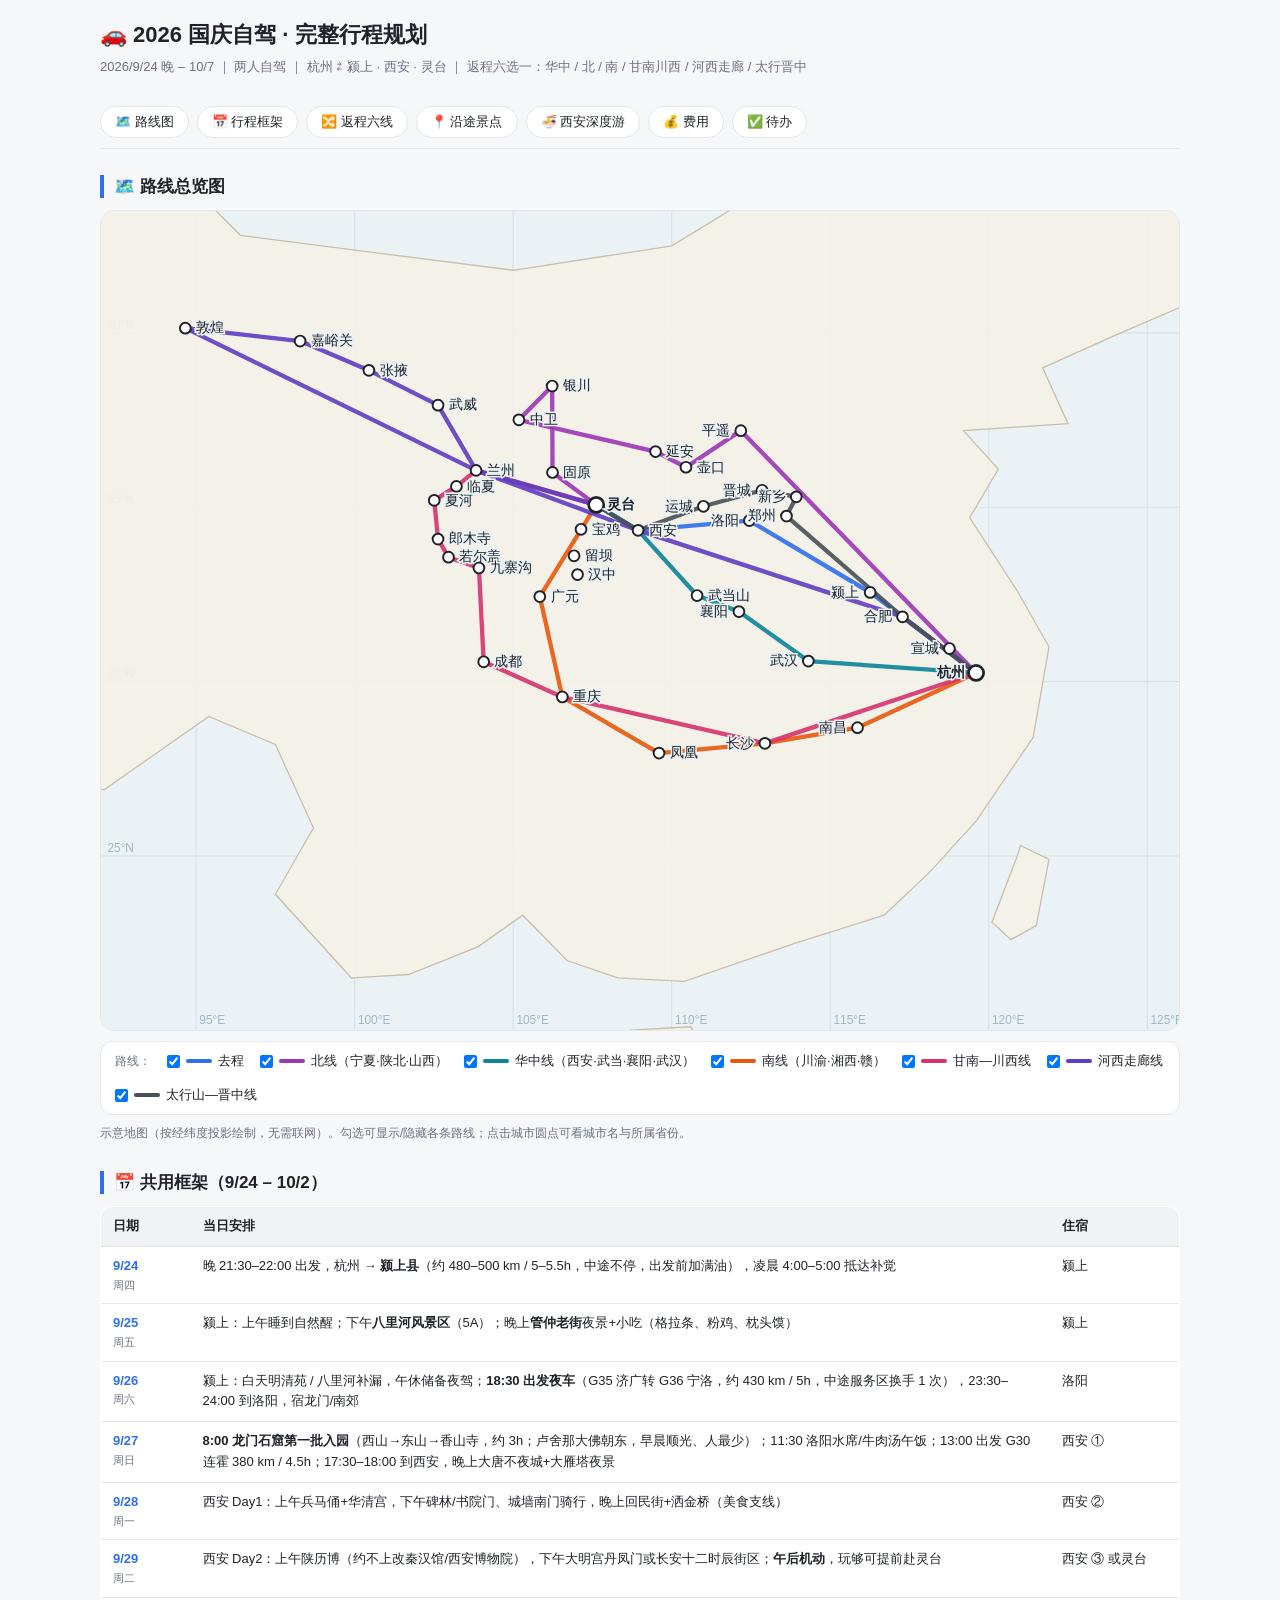
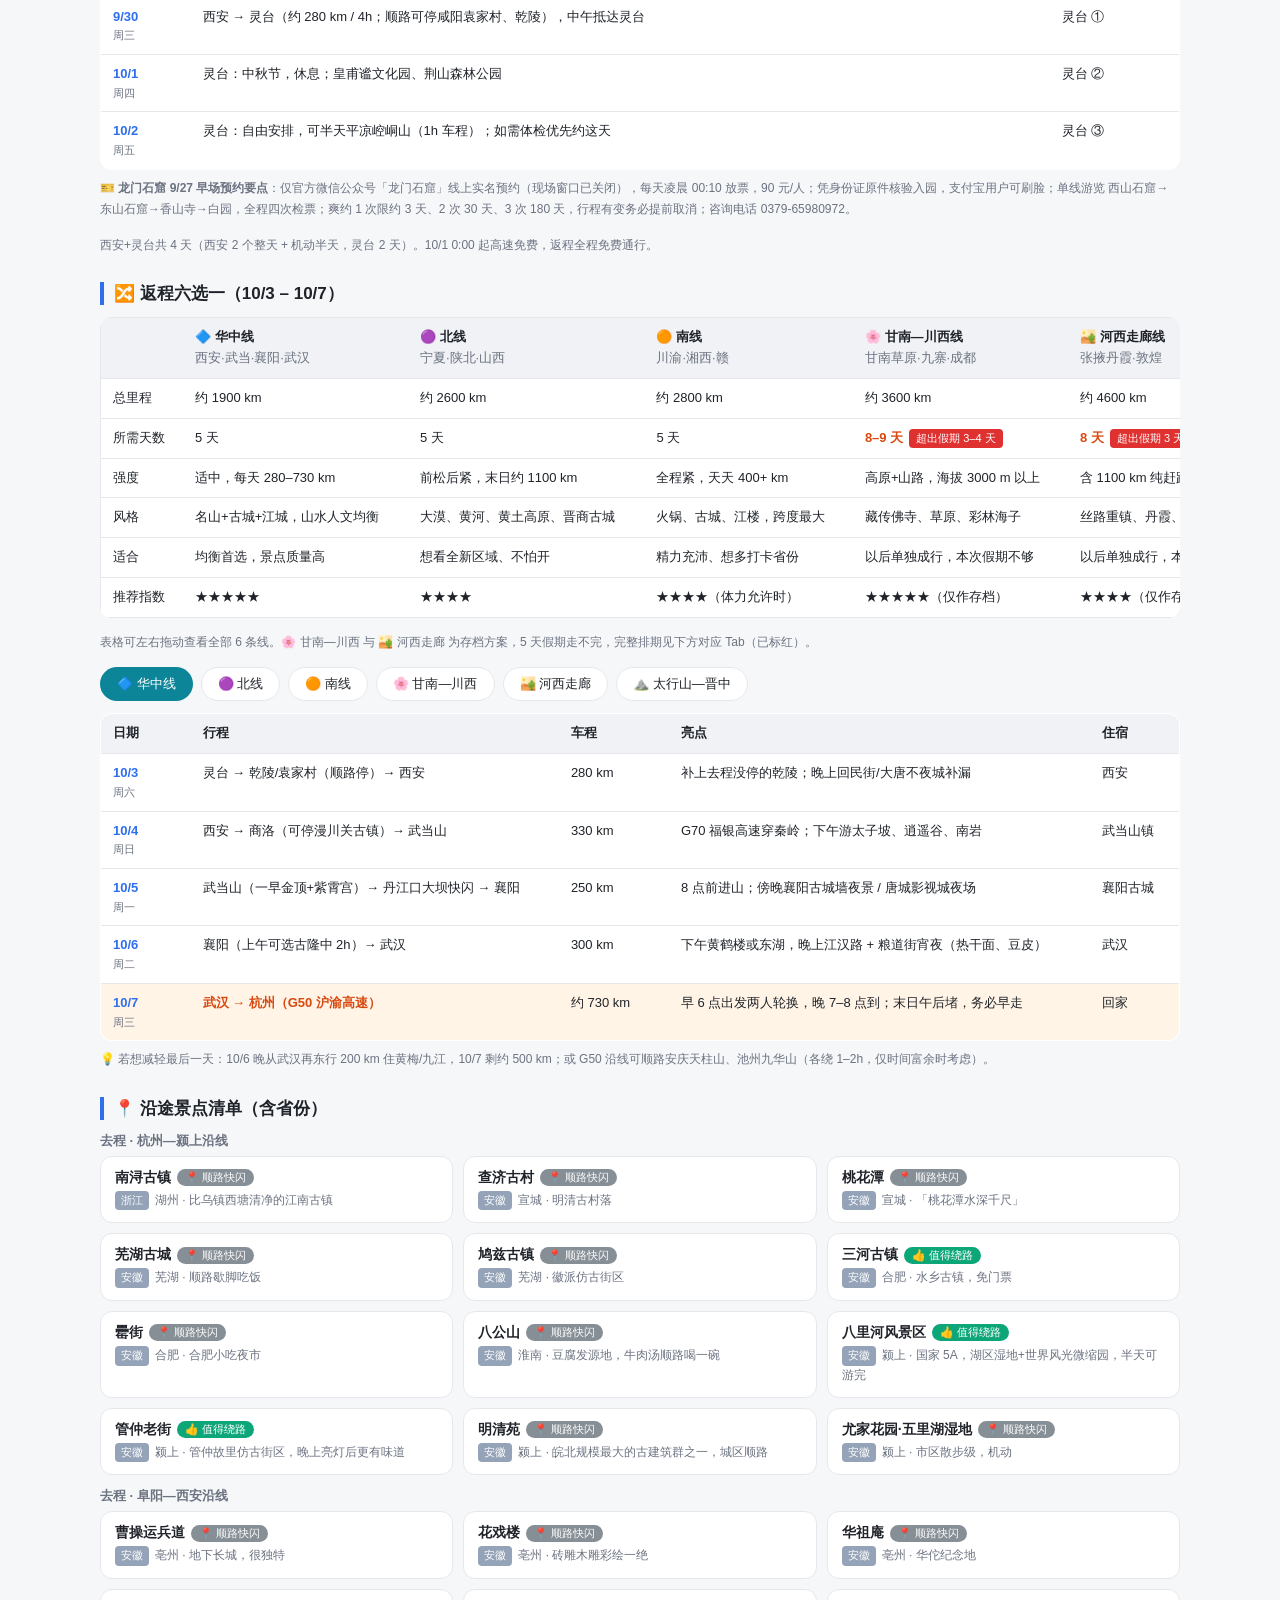
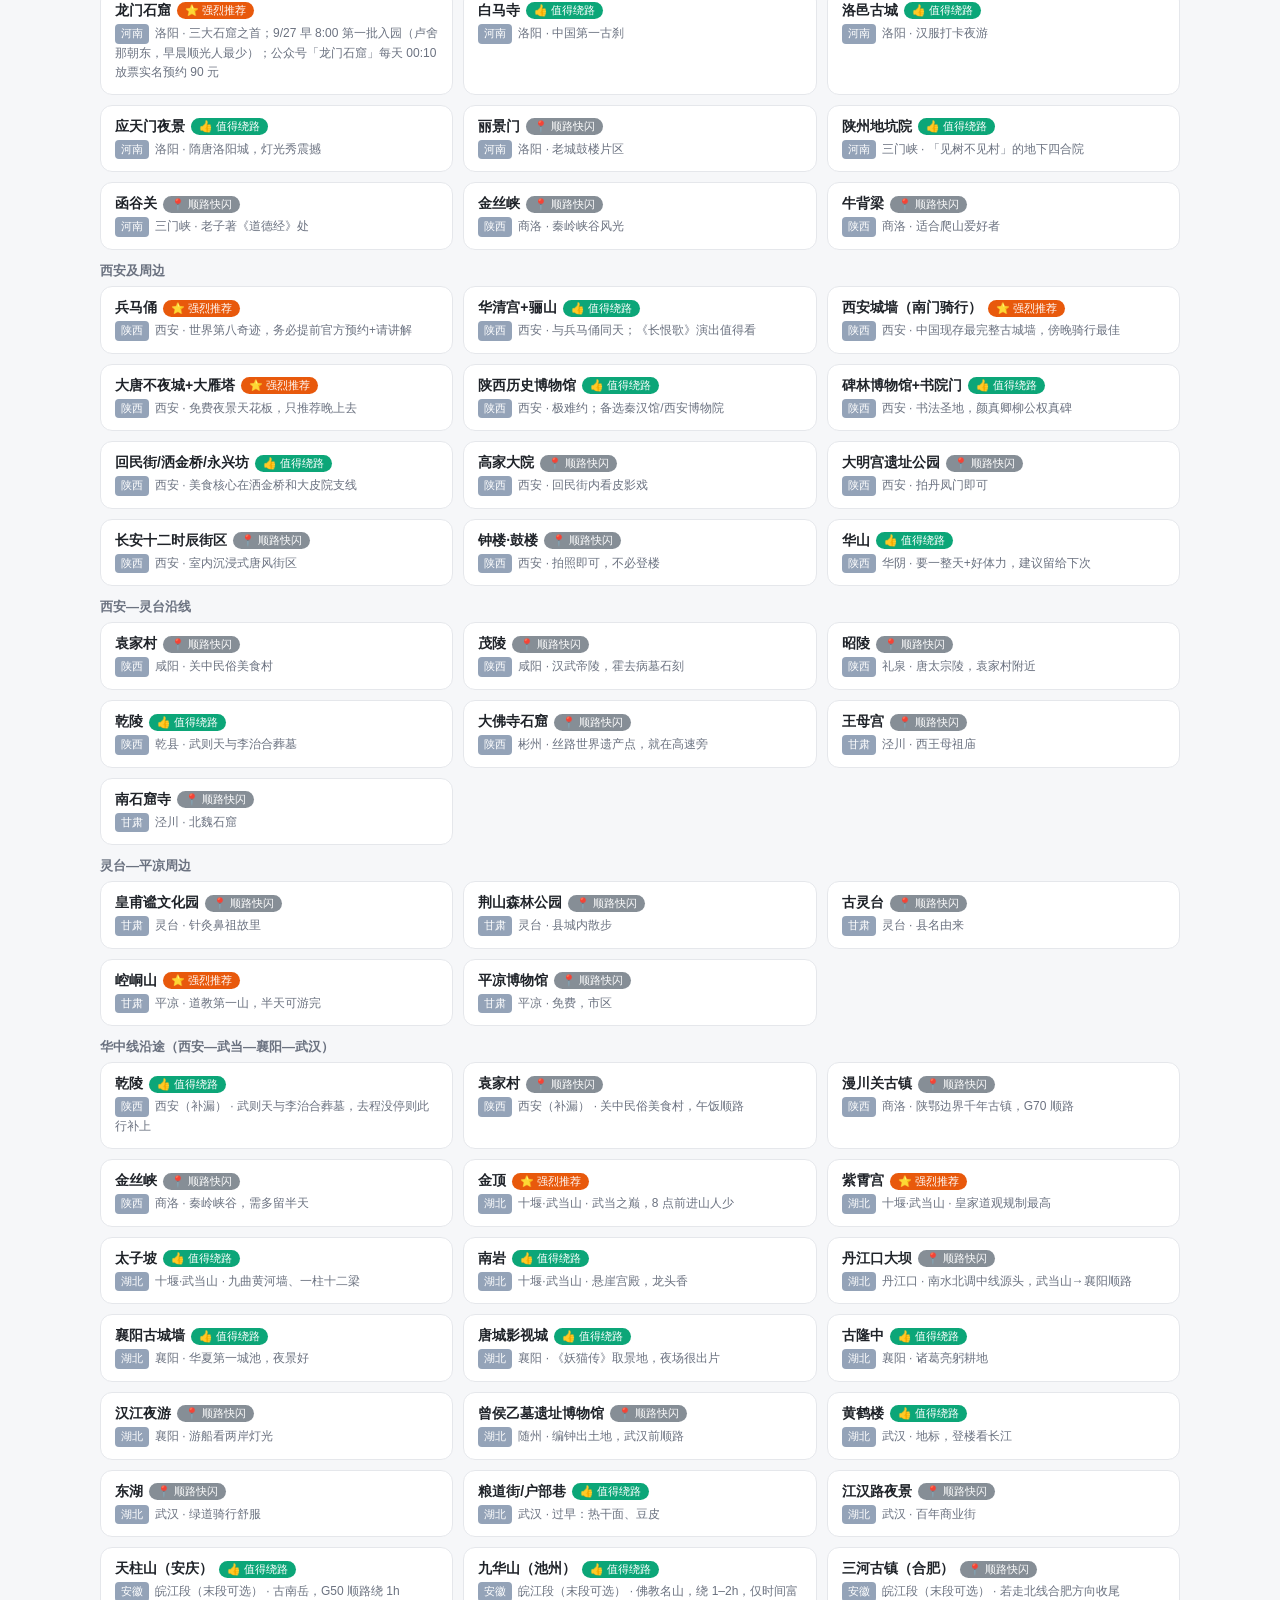
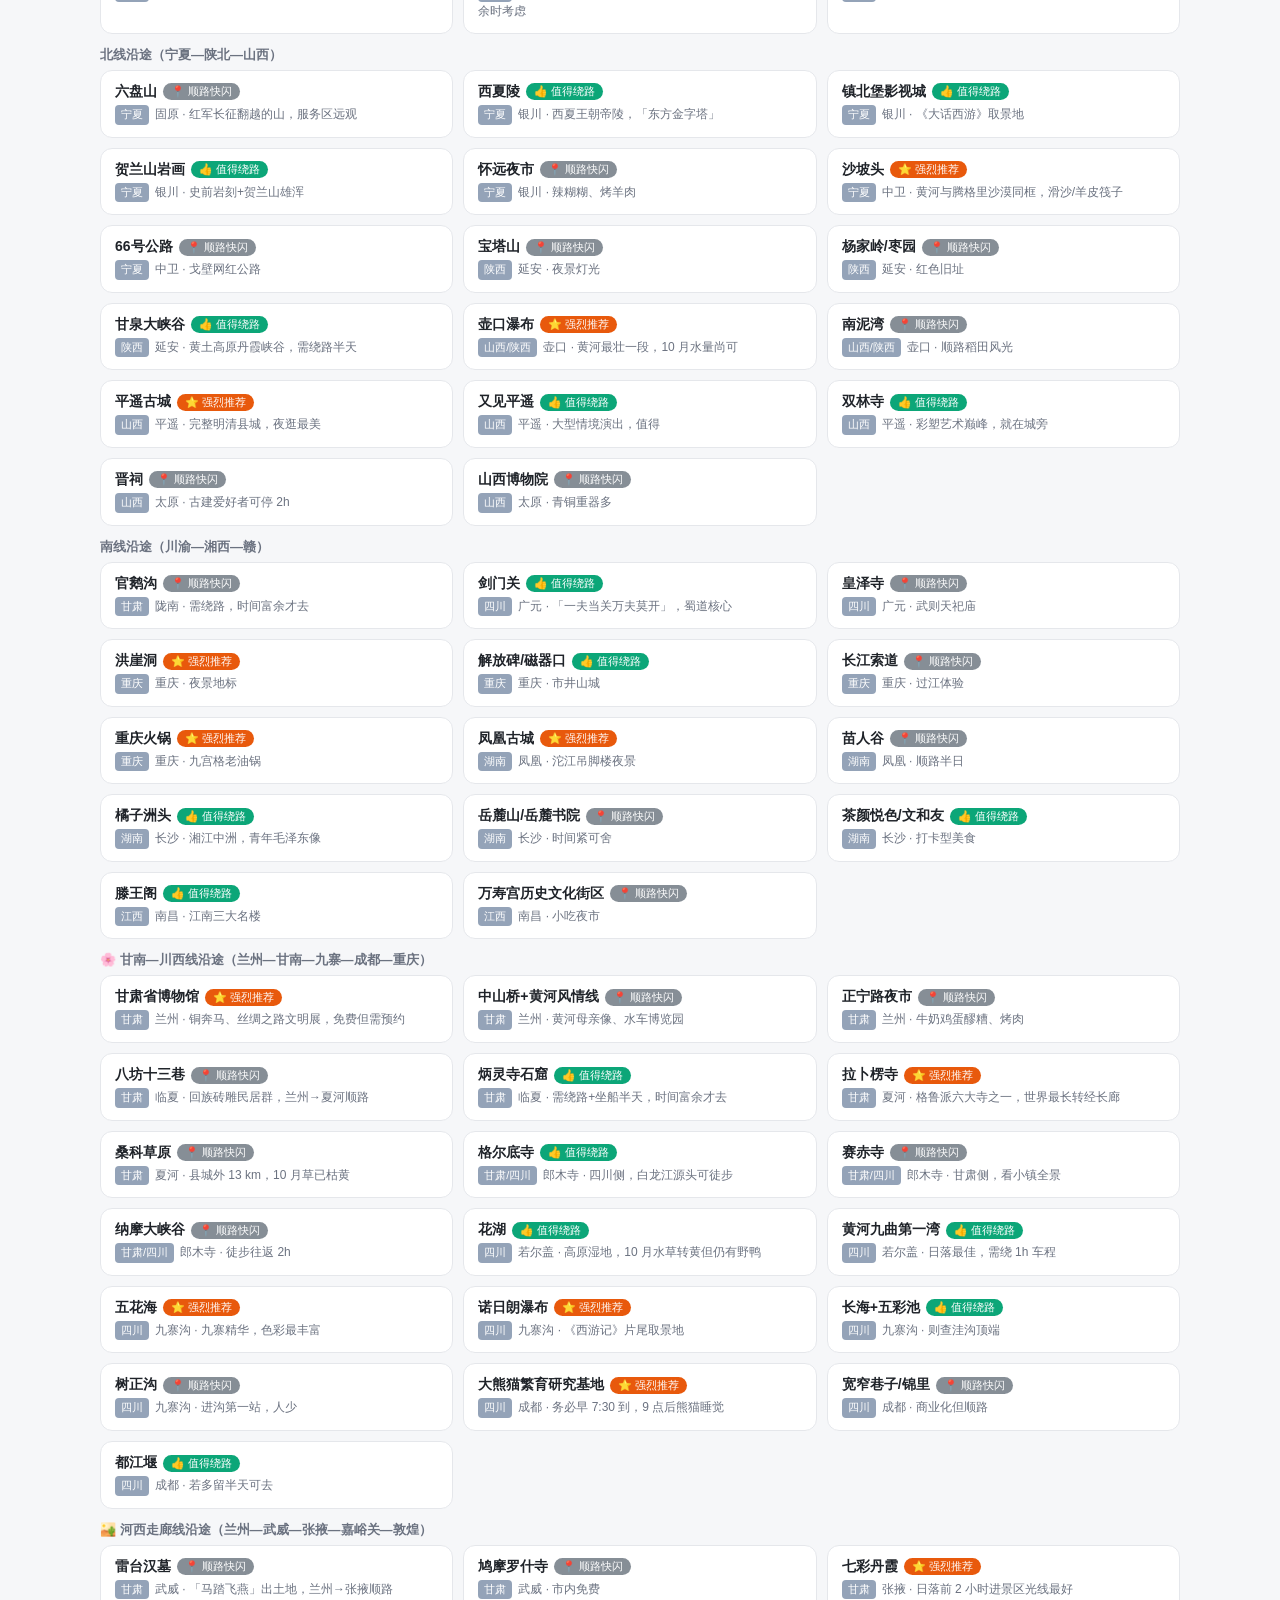
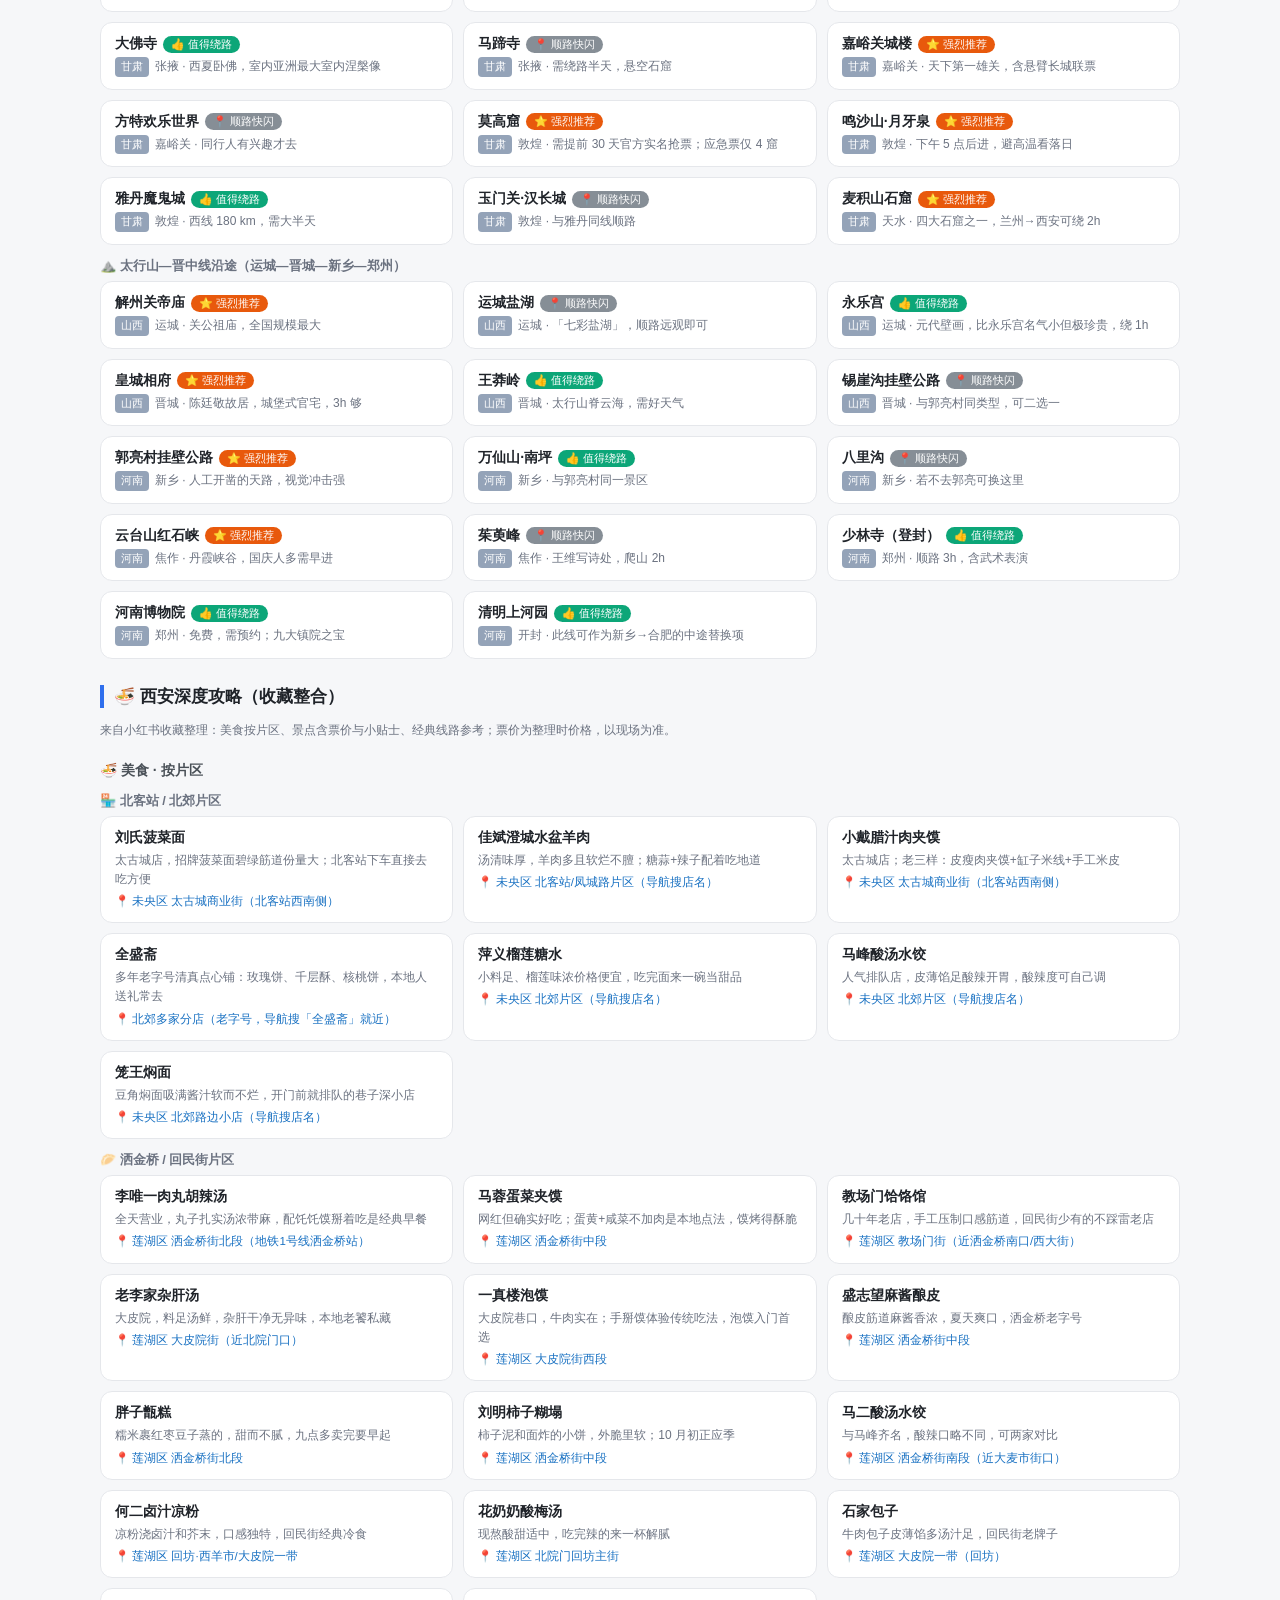
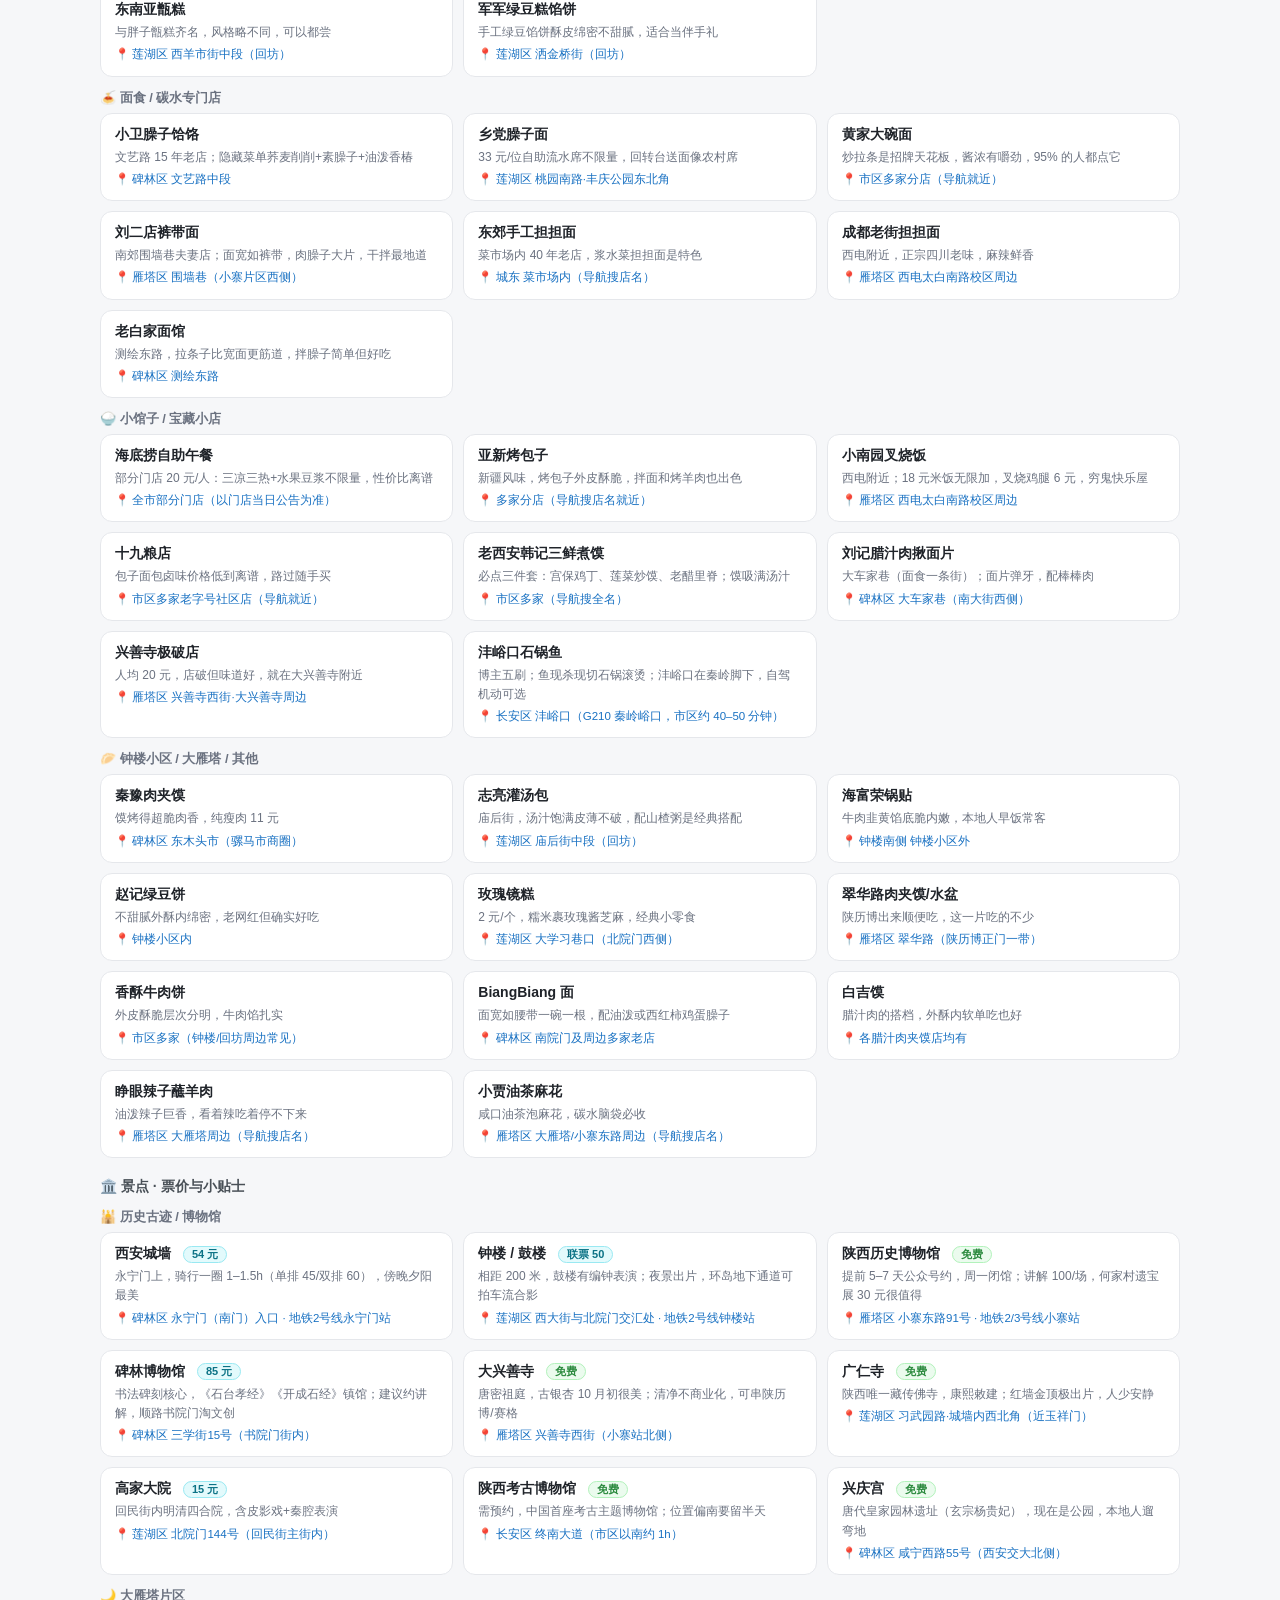
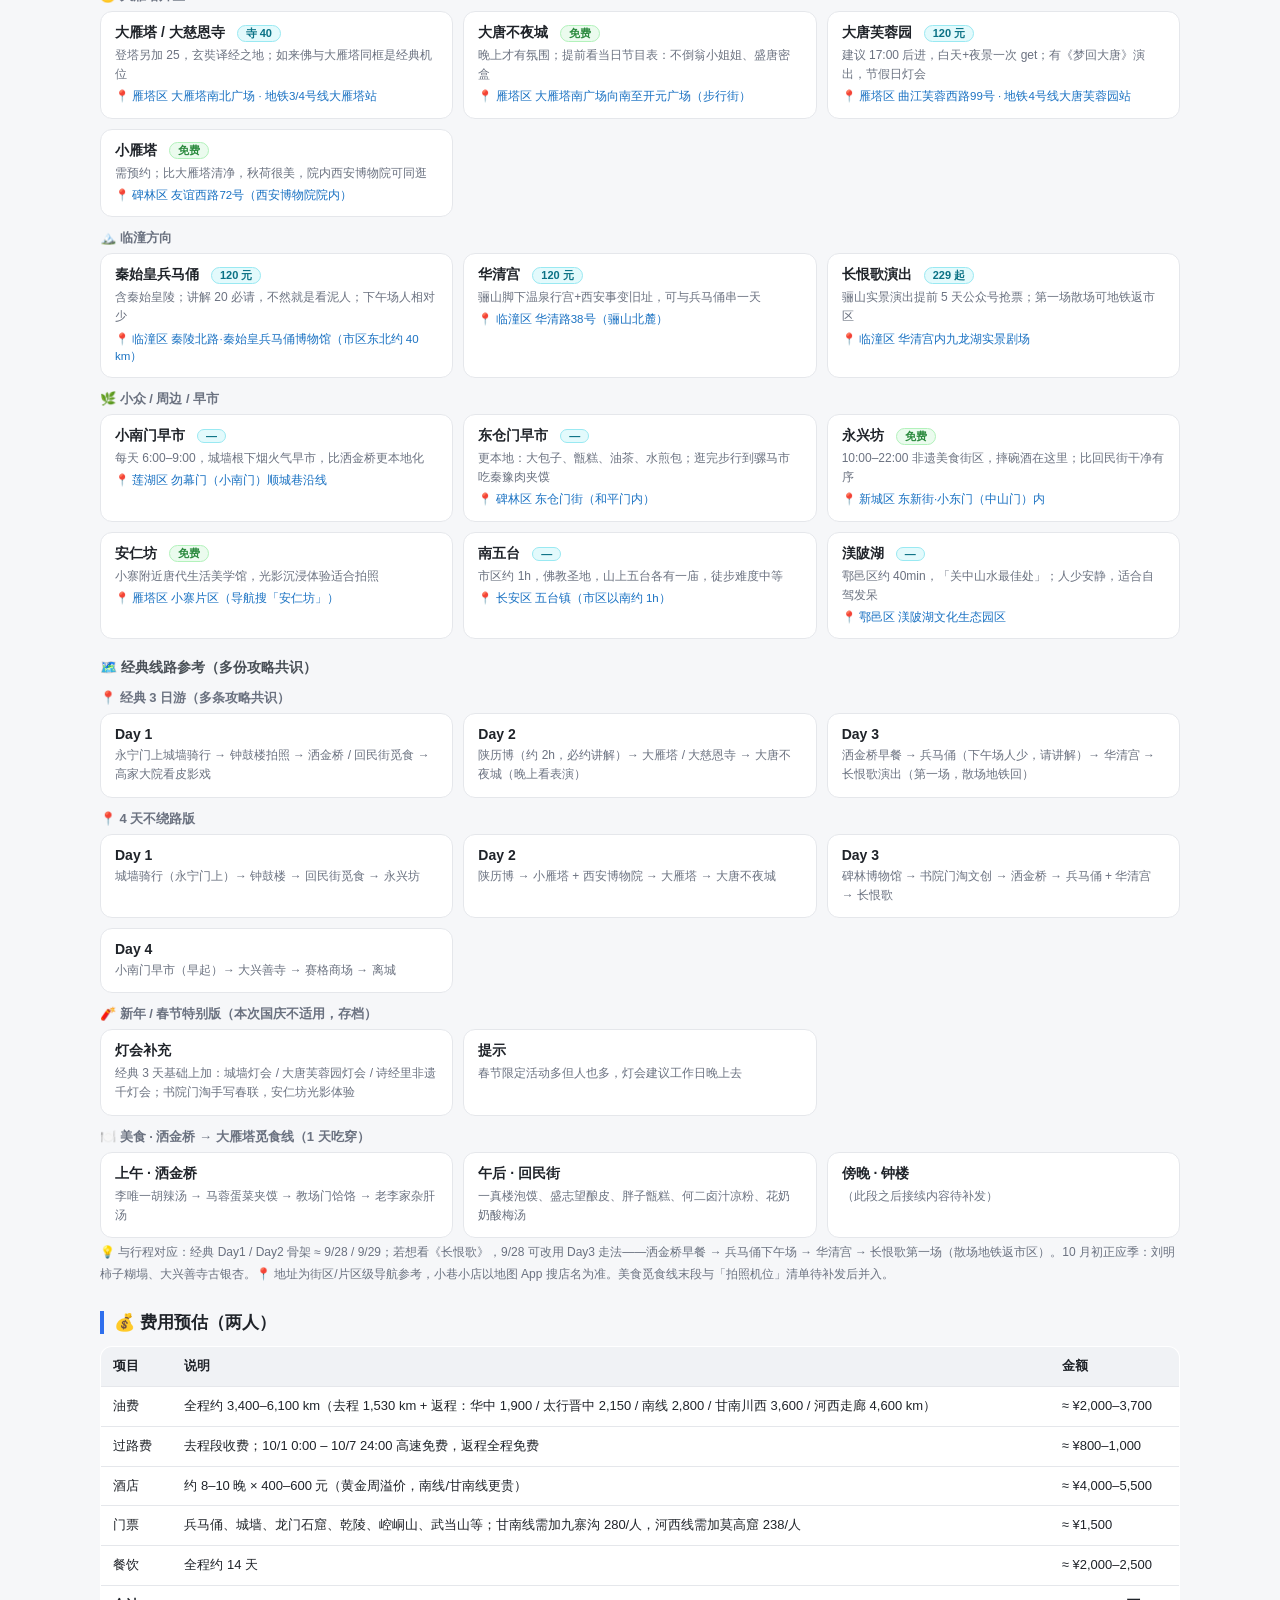
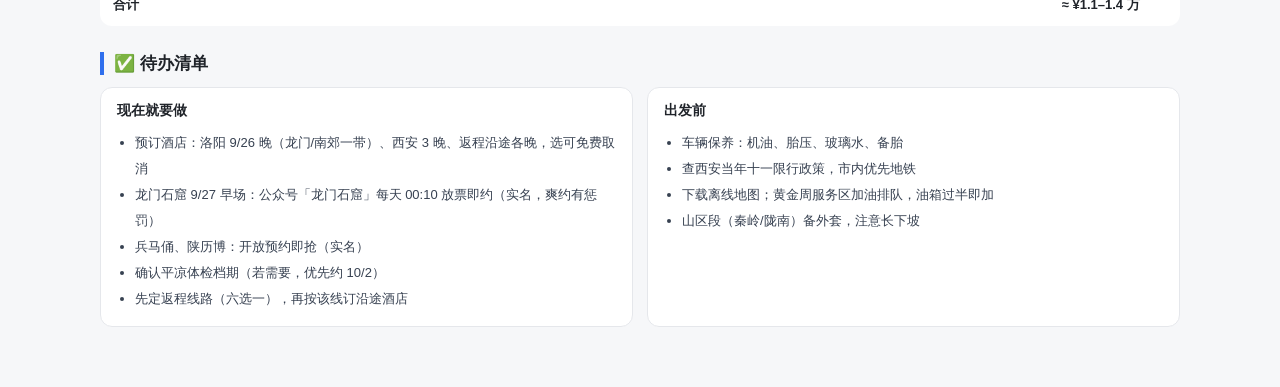
==== commit 79e795c4: "去程改线：宿颍上县（八里河/管仲老街）、9/26夜车宿洛阳、9/27早8点龙门石窟第一批入园+预约要点" ====
--- a/index.html
+++ b/index.html
@@ -72,7 +72,7 @@
 <div class="wrap">
   <header>
     <h1>🚗 2026 国庆自驾 · 完整行程规划</h1>
-    <div class="meta">2026/9/24 晚 – 10/7 ｜ 两人自驾 ｜ 杭州 ⇄ 阜阳 · 西安 · 灵台 ｜ 返程六选一：华中 / 北 / 南 / 甘南川西 / 河西走廊 / 太行晋中</div>
+    <div class="meta">2026/9/24 晚 – 10/7 ｜ 两人自驾 ｜ 杭州 ⇄ 颍上 · 西安 · 灵台 ｜ 返程六选一：华中 / 北 / 南 / 甘南川西 / 河西走廊 / 太行晋中</div>
   </header>
 
   <nav class="anchor">
@@ -102,16 +102,17 @@
   <h2 class="sec" id="sec-out">📅 共用框架（9/24 – 10/2）</h2>
   <table>
     <tr><th style="width:90px">日期</th><th>当日安排</th><th style="width:130px">住宿</th></tr>
-    <tr><td class="date">9/24<span class="wk">周四</span></td><td>下班后出发，杭州 → 阜阳（约 500 km / 5.5h，中途不停），午夜前后抵达</td><td>阜阳</td></tr>
-    <tr><td class="date">9/25<span class="wk">周五</span></td><td>阜阳市内：颍州西湖、阜阳生态园；格拉条、枕头馍、粉鸡</td><td>阜阳</td></tr>
-    <tr><td class="date">9/26<span class="wk">周六</span></td><td>阜阳自由活动 / 机动日</td><td>阜阳</td></tr>
-    <tr><td class="date">9/27<span class="wk">周日</span></td><td>上午出发 阜阳 → 西安（约 750 km / 8h；中途可停亳州曹操运兵道，或绕洛阳龙门石窟），傍晚抵达，晚上大唐不夜城+大雁塔夜景</td><td>西安 ①</td></tr>
+    <tr><td class="date">9/24<span class="wk">周四</span></td><td>晚 21:30–22:00 出发，杭州 → <b>颍上县</b>（约 480–500 km / 5–5.5h，中途不停，出发前加满油），凌晨 4:00–5:00 抵达补觉</td><td>颍上</td></tr>
+    <tr><td class="date">9/25<span class="wk">周五</span></td><td>颍上：上午睡到自然醒；下午<b>八里河风景区</b>（5A）；晚上<b>管仲老街</b>夜景+小吃（格拉条、粉鸡、枕头馍）</td><td>颍上</td></tr>
+    <tr><td class="date">9/26<span class="wk">周六</span></td><td>颍上：白天明清苑 / 八里河补漏，午休储备夜驾；<b>18:30 出发夜车</b>（G35 济广转 G36 宁洛，约 430 km / 5h，中途服务区换手 1 次），23:30–24:00 到洛阳，宿龙门/南郊</td><td>洛阳</td></tr>
+    <tr><td class="date">9/27<span class="wk">周日</span></td><td><b>8:00 龙门石窟第一批入园</b>（西山→东山→香山寺，约 3h；卢舍那大佛朝东，早晨顺光、人最少）；11:30 洛阳水席/牛肉汤午饭；13:00 出发 G30 连霍 380 km / 4.5h；17:30–18:00 到西安，晚上大唐不夜城+大雁塔夜景</td><td>西安 ①</td></tr>
     <tr><td class="date">9/28<span class="wk">周一</span></td><td>西安 Day1：上午兵马俑+华清宫，下午碑林/书院门、城墙南门骑行，晚上回民街+洒金桥（美食支线）</td><td>西安 ②</td></tr>
     <tr><td class="date">9/29<span class="wk">周二</span></td><td>西安 Day2：上午陕历博（约不上改秦汉馆/西安博物院），下午大明宫丹凤门或长安十二时辰街区；<b>午后机动</b>，玩够可提前赴灵台</td><td>西安 ③ 或灵台</td></tr>
     <tr><td class="date">9/30<span class="wk">周三</span></td><td>西安 → 灵台（约 280 km / 4h；顺路可停咸阳袁家村、乾陵），中午抵达灵台</td><td>灵台 ①</td></tr>
     <tr><td class="date">10/1<span class="wk">周四</span></td><td>灵台：中秋节，休息；皇甫谧文化园、荆山森林公园</td><td>灵台 ②</td></tr>
     <tr><td class="date">10/2<span class="wk">周五</span></td><td>灵台：自由安排，可半天平凉崆峒山（1h 车程）；如需体检优先约这天</td><td>灵台 ③</td></tr>
   </table>
+  <div class="note">🎫 <b>龙门石窟 9/27 早场预约要点</b>：仅官方微信公众号「龙门石窟」线上实名预约（现场窗口已关闭），每天凌晨 00:10 放票，90 元/人；凭身份证原件核验入园，支付宝用户可刷脸；单线游览 西山石窟→东山石窟→香山寺→白园，全程四次检票；爽约 1 次限约 3 天、2 次 30 天、3 次 180 天，行程有变务必提前取消；咨询电话 0379-65980972。</div>
   <div class="note">西安+灵台共 4 天（西安 2 个整天 + 机动半天，灵台 2 天）。10/1 0:00 起高速免费，返程全程免费通行。</div>
 
   <h2 class="sec" id="sec-ret">🔀 返程六选一（10/3 – 10/7）</h2>
@@ -276,10 +277,11 @@
     <div class="box">
       <h3>现在就要做</h3>
       <ul>
-        <li>预订酒店：西安 3 晚、返程沿途各晚，选可免费取消</li>
+        <li>预订酒店：洛阳 9/26 晚（龙门/南郊一带）、西安 3 晚、返程沿途各晚，选可免费取消</li>
+        <li>龙门石窟 9/27 早场：公众号「龙门石窟」每天 00:10 放票即约（实名，爽约有惩罚）</li>
         <li>兵马俑、陕历博：开放预约即抢（实名）</li>
         <li>确认平凉体检档期（若需要，优先约 10/2）</li>
-        <li>先定返程线路（8 选 1），再按该线订沿途酒店</li>
+        <li>先定返程线路（六选一），再按该线订沿途酒店</li>
       </ul>
     </div>
     <div class="box">
@@ -297,7 +299,7 @@
 <script>
 /* ---------- SVG 示意地图（离线可用） ---------- */
 const CITY = {
-  杭州:[119.60,30.25], 阜阳:[115.81,32.89], 洛阳:[112.45,34.62], 西安:[108.94,34.34], 灵台:[107.62,35.07],
+  杭州:[119.60,30.25], 颍上:[116.26,32.56], 洛阳:[112.45,34.62], 西安:[108.94,34.34], 灵台:[107.62,35.07],
   宝鸡:[107.14,34.37], 留坝:[106.92,33.61], 汉中:[107.03,33.07], 武当山:[110.80,32.47], 襄阳:[112.12,32.01],
   武汉:[114.31,30.59], 合肥:[117.28,31.86], 宣城:[118.76,30.95],
   固原:[106.24,36.00], 银川:[106.23,38.48], 中卫:[105.18,37.51], 延安:[109.49,36.60], 壶口:[110.45,36.15], 平遥:[112.18,37.20],
@@ -308,7 +310,7 @@
   运城:[111.00,35.03], 晋城:[112.85,35.49], 新乡:[113.93,35.30], 郑州:[113.62,34.75],
 };
 const PROV = {
-  杭州:"浙江", 阜阳:"安徽", 洛阳:"河南", 西安:"陕西", 灵台:"甘肃", 宝鸡:"陕西", 留坝:"陕西", 汉中:"陕西",
+  杭州:"浙江", 颍上:"安徽", 洛阳:"河南", 西安:"陕西", 灵台:"甘肃", 宝鸡:"陕西", 留坝:"陕西", 汉中:"陕西",
   武当山:"湖北", 襄阳:"湖北", 武汉:"湖北", 合肥:"安徽", 宣城:"安徽", 固原:"宁夏", 银川:"宁夏", 中卫:"宁夏",
   延安:"陕西", 壶口:"山西/陕西", 平遥:"山西", 广元:"四川", 重庆:"重庆", 凤凰:"湖南", 长沙:"湖南", 南昌:"江西",
   兰州:"甘肃", 临夏:"甘肃", 夏河:"甘肃", 郎木寺:"甘肃/四川", 若尔盖:"四川", 九寨沟:"四川", 成都:"四川",
@@ -336,7 +338,7 @@
 const HN = [[108.7,20.0],[110.6,20.1],[111.0,19.6],[109.2,18.2],[108.6,19.0]];
 
 const ROUTES = [
- {id:"rt0", color:"#2f6fed", pts:["杭州","阜阳","洛阳","西安","灵台"], name:"去程：杭州 → 阜阳 → 洛阳 → 西安 → 灵台"},
+ {id:"rt0", color:"#2f6fed", pts:["杭州","颍上","洛阳","西安","灵台"], name:"去程：杭州 → 颍上 → 洛阳（龙门石窟）→ 西安 → 灵台"},
  {id:"rtn", color:"#9c36b5", pts:["灵台","固原","银川","中卫","延安","壶口","平遥","杭州"], name:"北线：灵台 → 固原 → 银川 → 中卫 → 延安 → 壶口 → 平遥 → 杭州"},
  {id:"rt4", color:"#0c8599", pts:["灵台","西安","武当山","襄阳","武汉","杭州"], name:"华中线：灵台 → 西安 → 武当山 → 襄阳 → 武汉 → 杭州"},
  {id:"rts", color:"#e8590c", pts:["灵台","广元","重庆","凤凰","长沙","南昌","杭州"], name:"南线：灵台 → 广元 → 重庆 → 凤凰 → 长沙 → 南昌 → 杭州"},
@@ -416,17 +418,17 @@
 
 /* ---------- 景点清单 ---------- */
 const DATA = [
- {seg:"去程 · 杭州—阜阳沿线", cities:[
+ {seg:"去程 · 杭州—颍上沿线", cities:[
   {city:"湖州", prov:"浙江", items:[["南浔古镇","s3","比乌镇西塘清净的江南古镇"]]},
   {city:"宣城", prov:"安徽", items:[["查济古村","s3","明清古村落"],["桃花潭","s3","「桃花潭水深千尺」"]]},
   {city:"芜湖", prov:"安徽", items:[["芜湖古城","s3","顺路歇脚吃饭"],["鸠兹古镇","s3","徽派仿古街区"]]},
   {city:"合肥", prov:"安徽", items:[["三河古镇","s2","水乡古镇，免门票"],["罍街","s3","合肥小吃夜市"]]},
   {city:"淮南", prov:"安徽", items:[["八公山","s3","豆腐发源地，牛肉汤顺路喝一碗"]]},
-  {city:"阜阳", prov:"安徽", items:[["颍州西湖","s3","欧阳修笔下的西湖"],["阜阳生态园","s3","市内休闲"]]},
+  {city:"颍上", prov:"安徽", items:[["八里河风景区","s2","国家 5A，湖区湿地+世界风光微缩园，半天可游完"],["管仲老街","s2","管仲故里仿古街区，晚上亮灯后更有味道"],["明清苑","s3","皖北规模最大的古建筑群之一，城区顺路"],["尤家花园·五里湖湿地","s3","市区散步级，机动"]]},
  ]},
  {seg:"去程 · 阜阳—西安沿线", cities:[
   {city:"亳州", prov:"安徽", items:[["曹操运兵道","s3","地下长城，很独特"],["花戏楼","s3","砖雕木雕彩绘一绝"],["华祖庵","s3","华佗纪念地"]]},
-  {city:"洛阳", prov:"河南", items:[["龙门石窟","s1","中国三大石窟之首，夜游更美"],["白马寺","s2","中国第一古刹"],["洛邑古城","s2","汉服打卡夜游"],["应天门夜景","s2","隋唐洛阳城，灯光秀震撼"],["丽景门","s3","老城鼓楼片区"]]},
+  {city:"洛阳", prov:"河南", items:[["龙门石窟","s1","三大石窟之首；9/27 早 8:00 第一批入园（卢舍那朝东，早晨顺光人最少）；公众号「龙门石窟」每天 00:10 放票实名预约 90 元"],["白马寺","s2","中国第一古刹"],["洛邑古城","s2","汉服打卡夜游"],["应天门夜景","s2","隋唐洛阳城，灯光秀震撼"],["丽景门","s3","老城鼓楼片区"]]},
   {city:"三门峡", prov:"河南", items:[["陕州地坑院","s2","「见树不见村」的地下四合院"],["函谷关","s3","老子著《道德经》处"]]},
   {city:"商洛", prov:"陕西", items:[["金丝峡","s3","秦岭峡谷风光"],["牛背梁","s3","适合爬山爱好者"]]},
  ]},
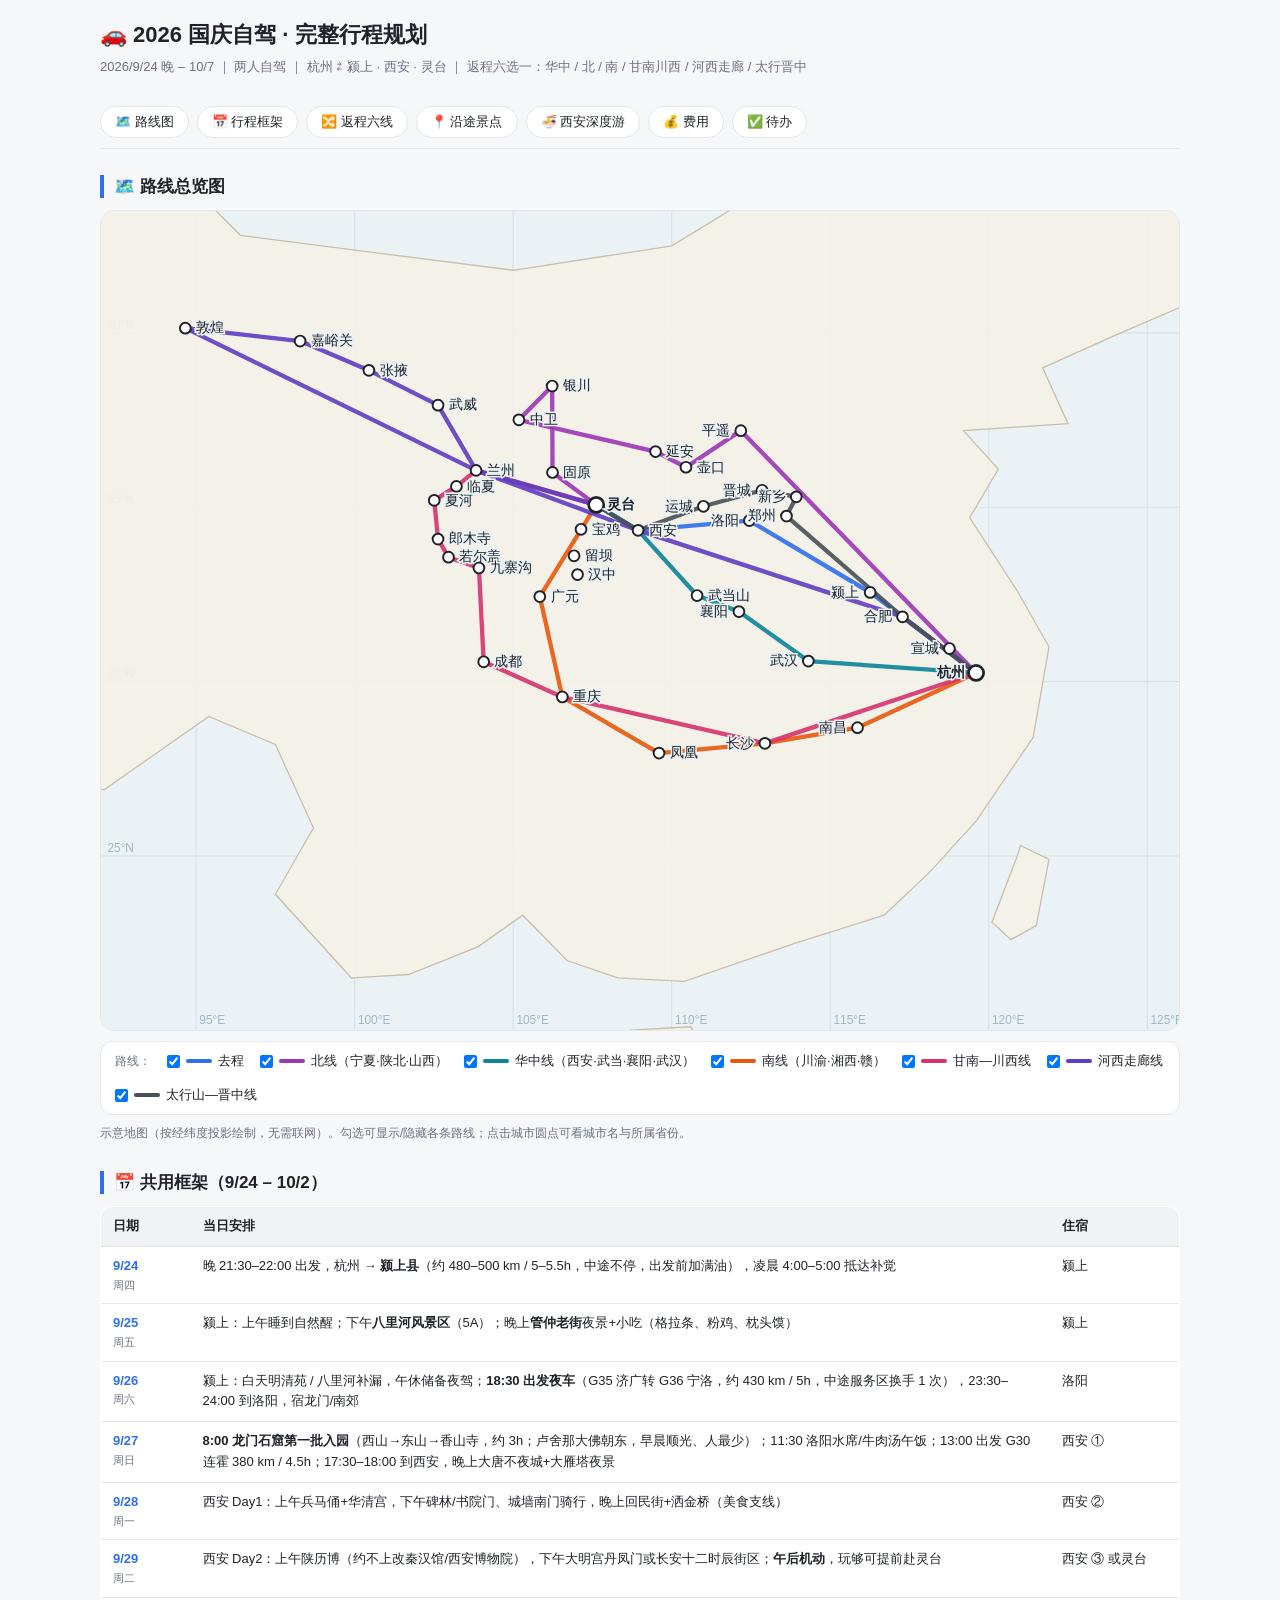
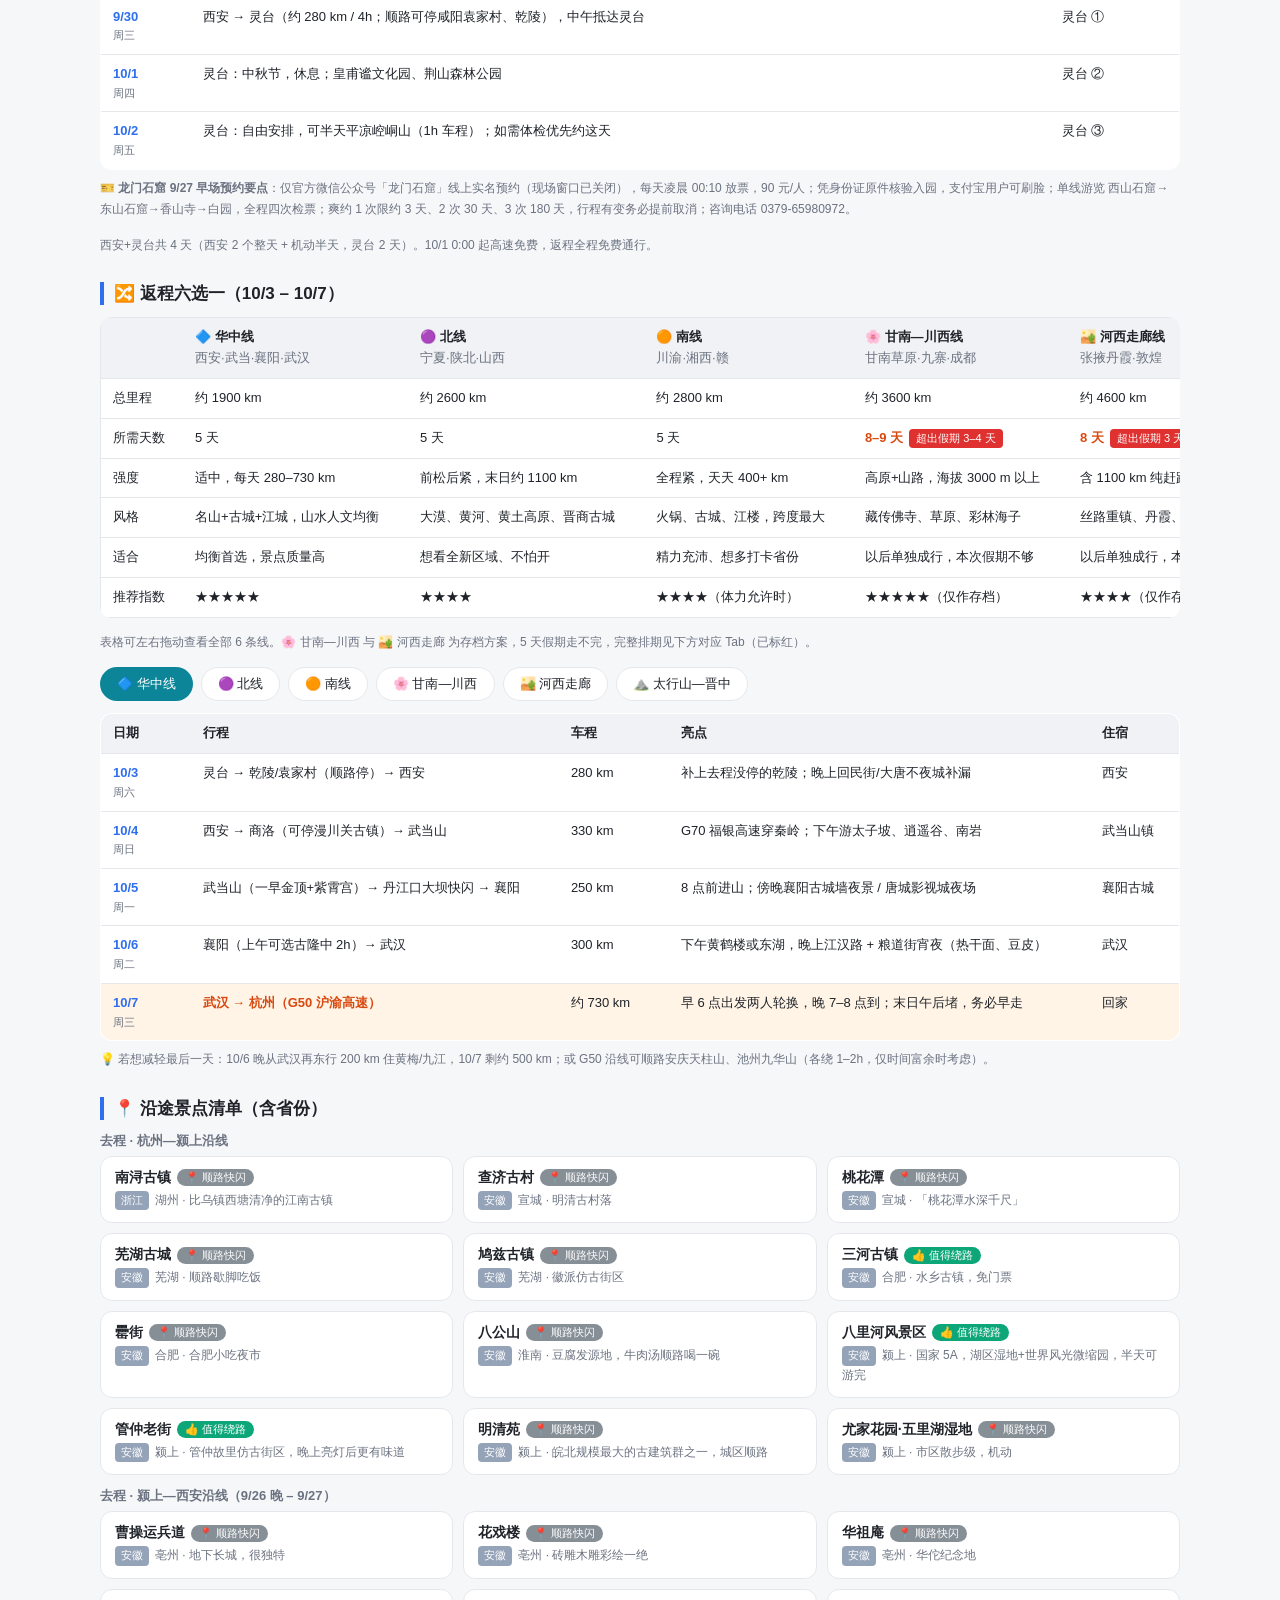
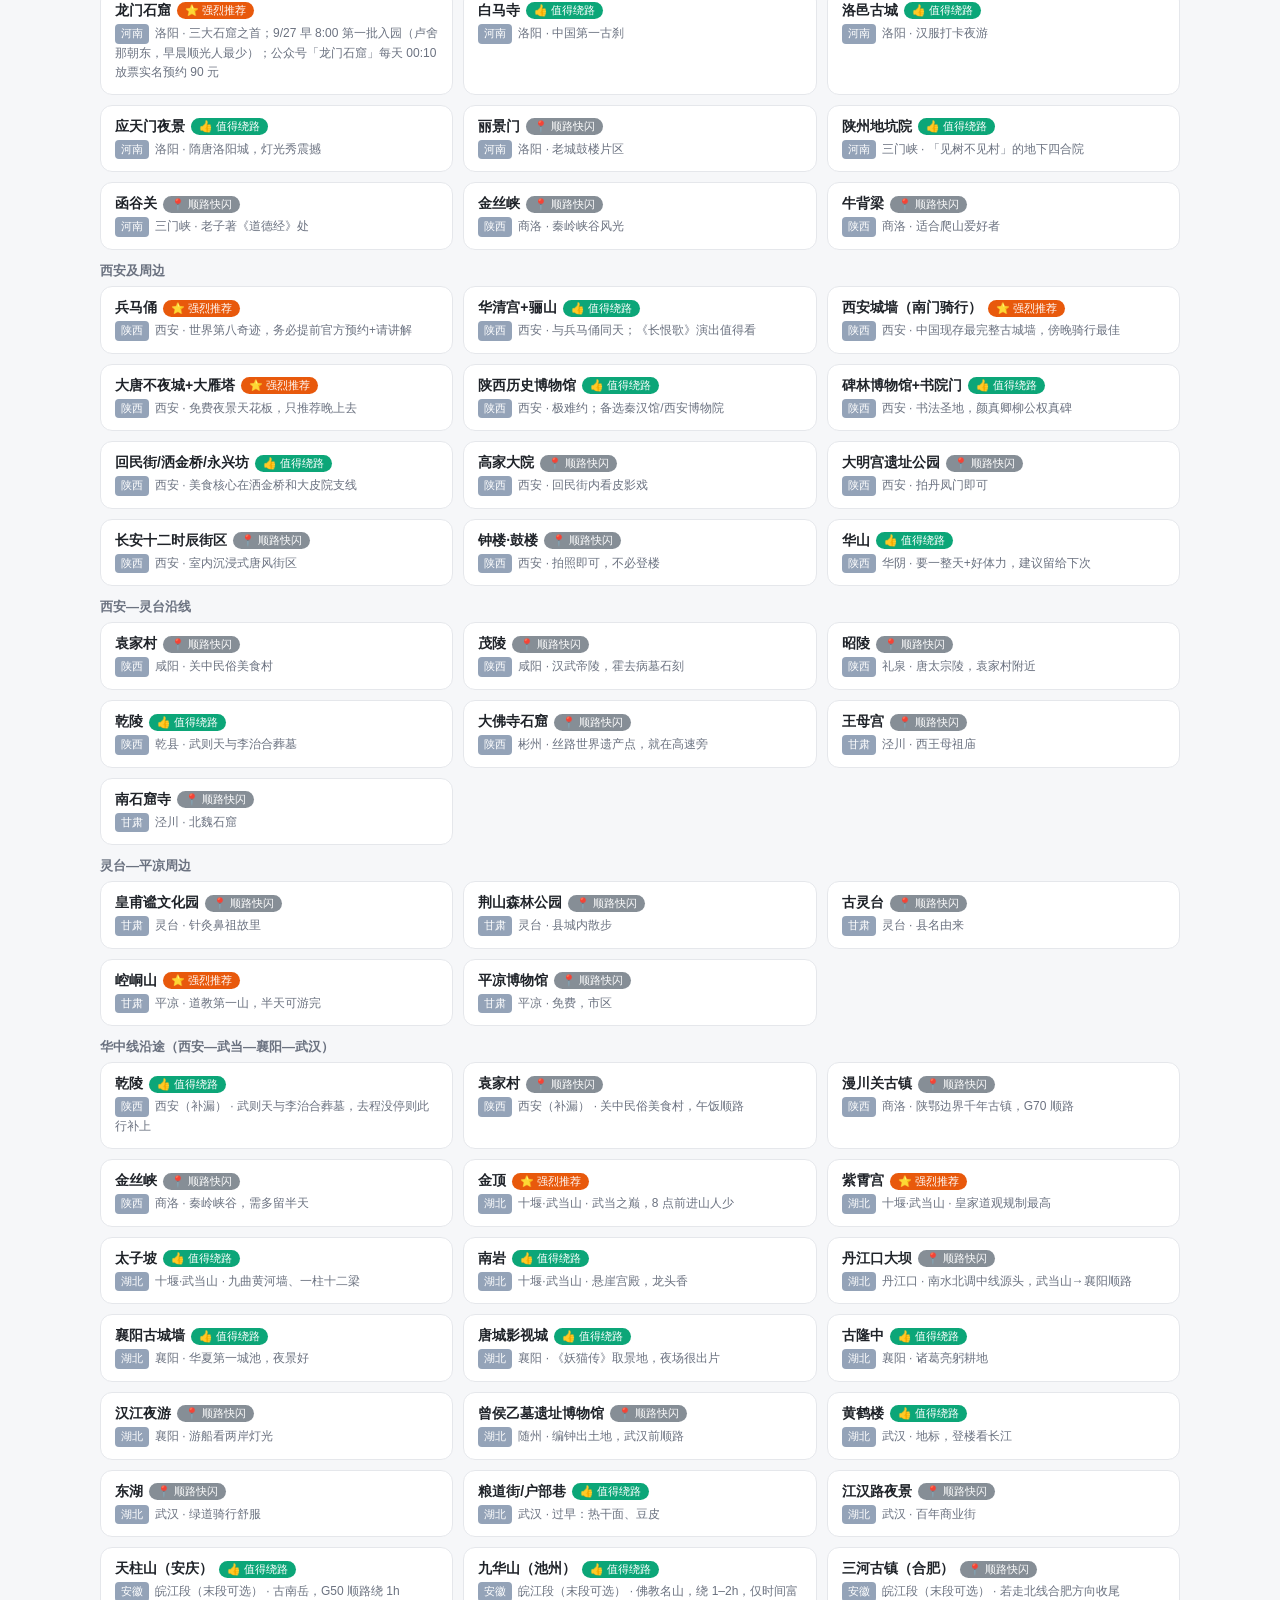
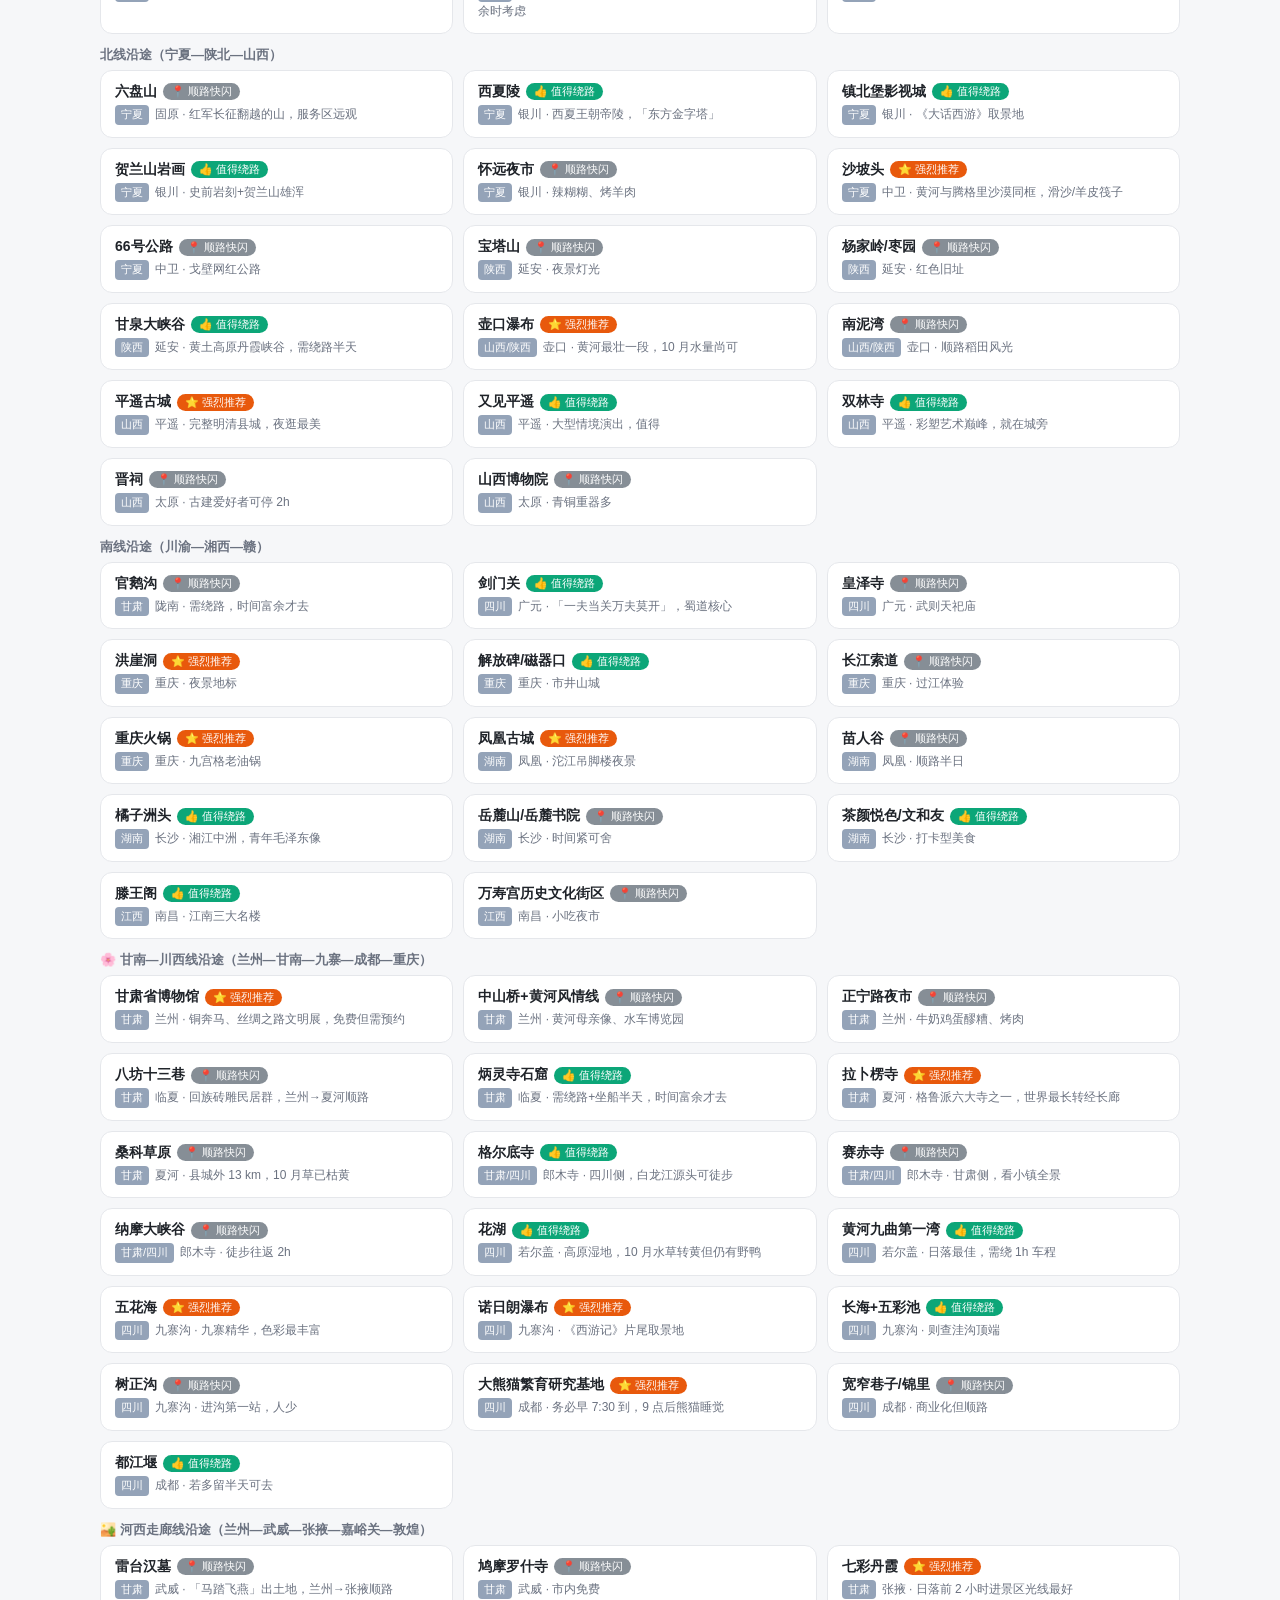
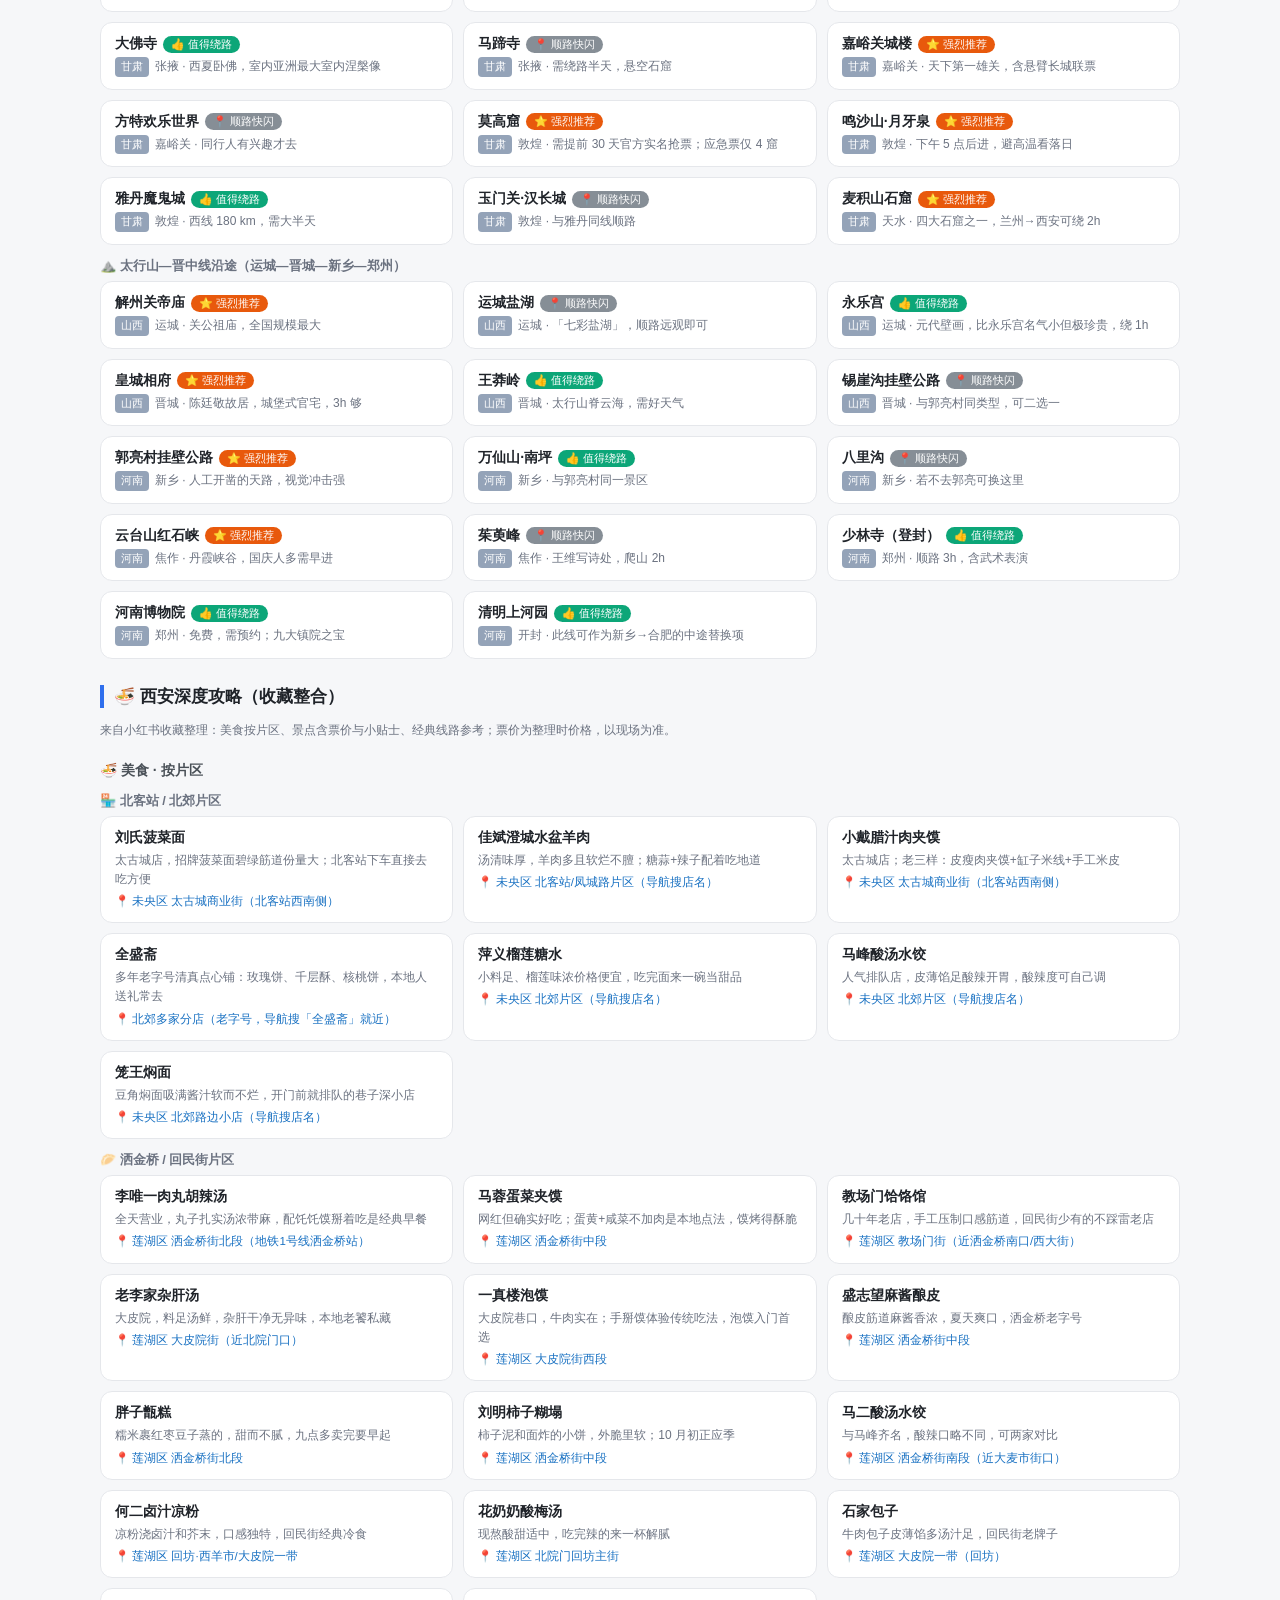
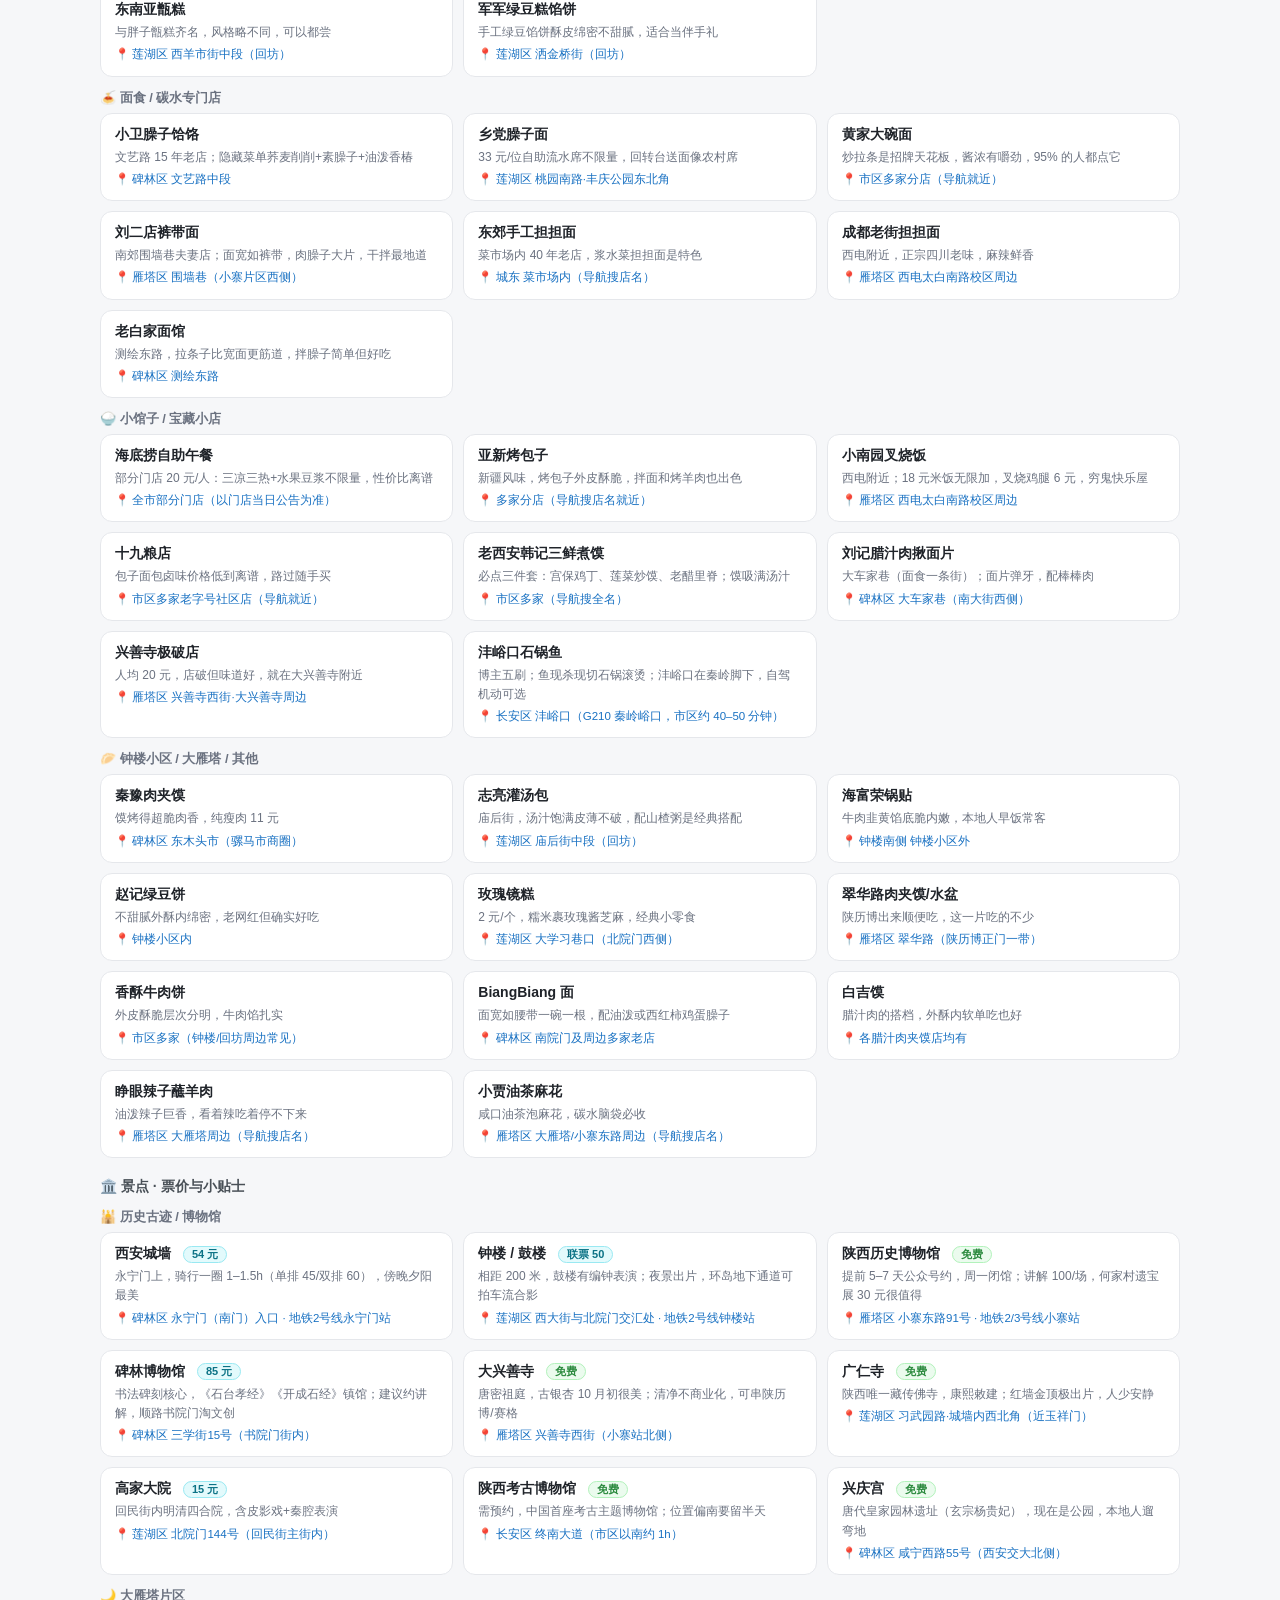
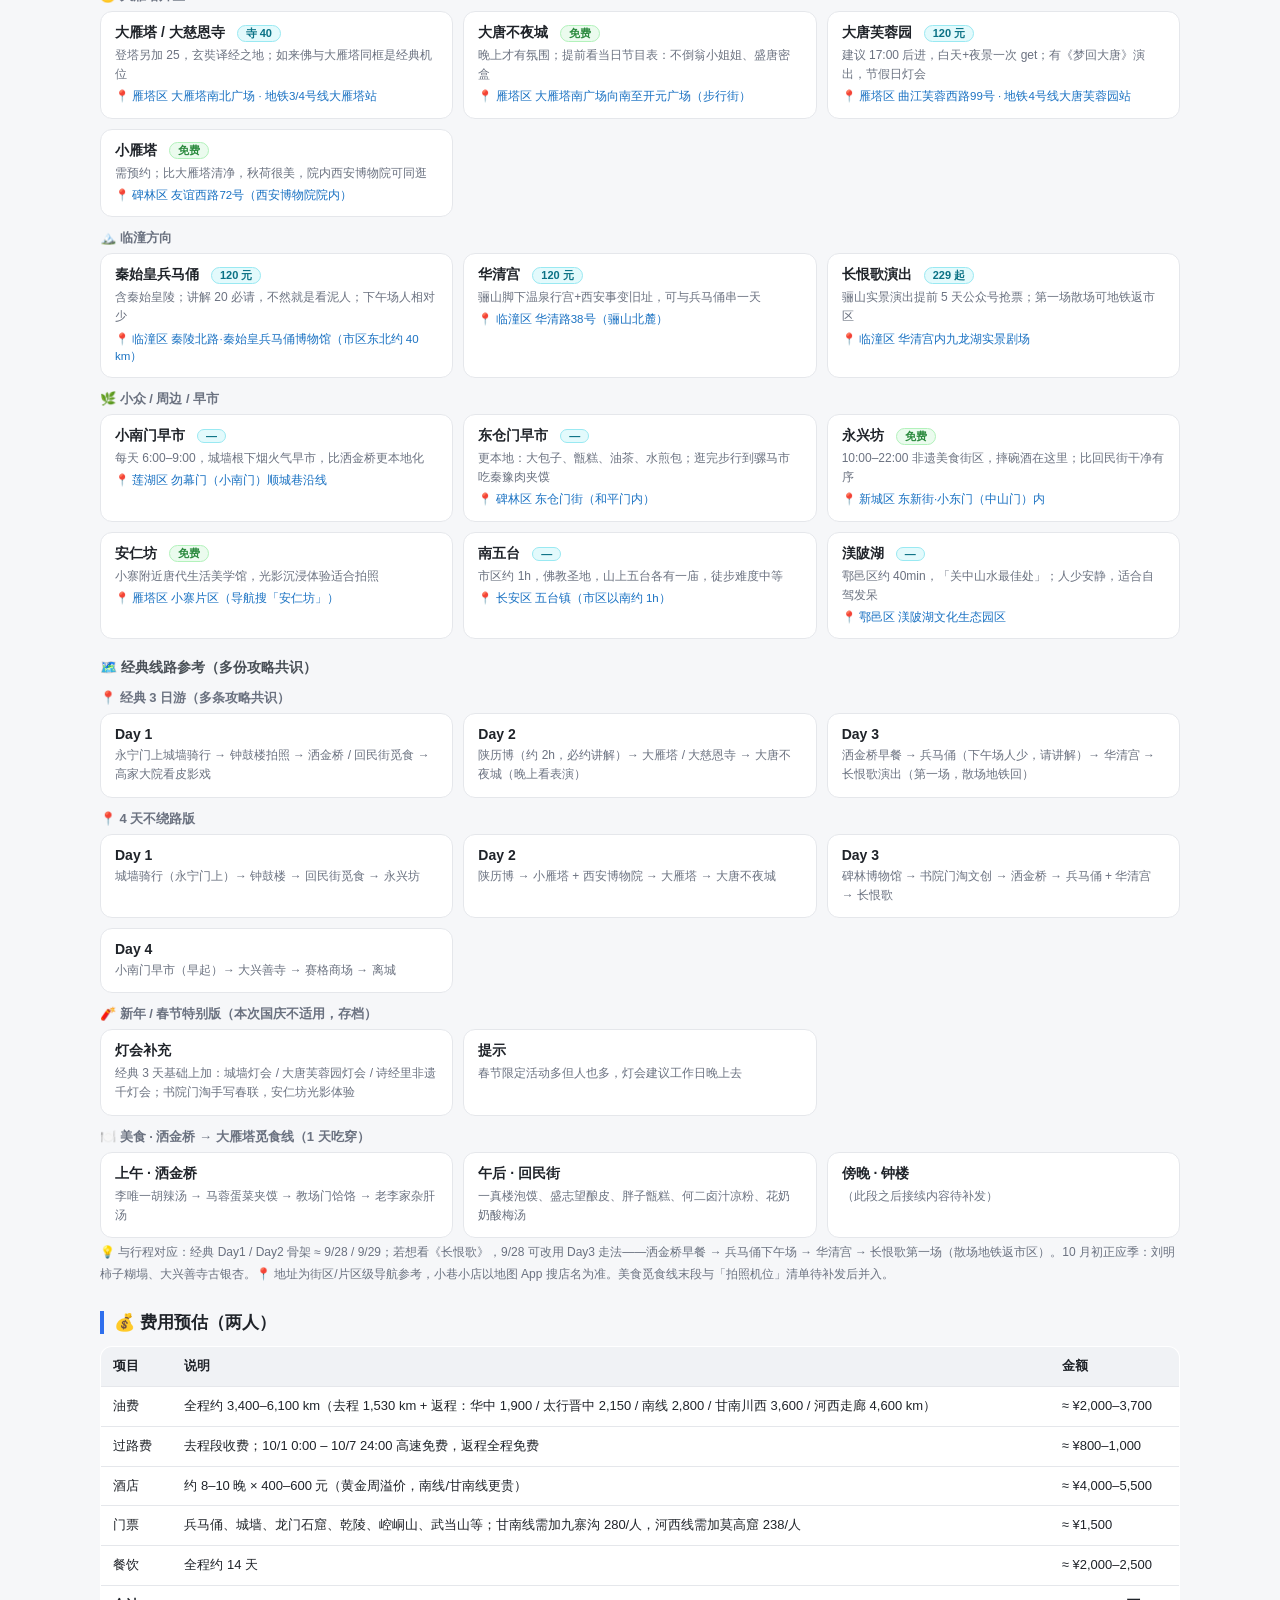
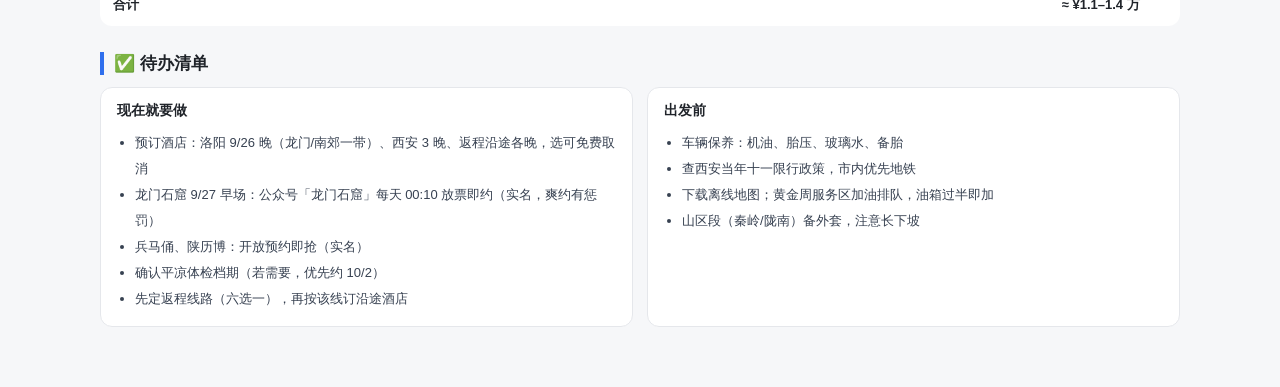
==== commit be404f3e: "段名修正：颍上—西安沿线" ====
--- a/index.html
+++ b/index.html
@@ -426,7 +426,7 @@
   {city:"淮南", prov:"安徽", items:[["八公山","s3","豆腐发源地，牛肉汤顺路喝一碗"]]},
   {city:"颍上", prov:"安徽", items:[["八里河风景区","s2","国家 5A，湖区湿地+世界风光微缩园，半天可游完"],["管仲老街","s2","管仲故里仿古街区，晚上亮灯后更有味道"],["明清苑","s3","皖北规模最大的古建筑群之一，城区顺路"],["尤家花园·五里湖湿地","s3","市区散步级，机动"]]},
  ]},
- {seg:"去程 · 阜阳—西安沿线", cities:[
+ {seg:"去程 · 颍上—西安沿线（9/26 晚 – 9/27）", cities:[
   {city:"亳州", prov:"安徽", items:[["曹操运兵道","s3","地下长城，很独特"],["花戏楼","s3","砖雕木雕彩绘一绝"],["华祖庵","s3","华佗纪念地"]]},
   {city:"洛阳", prov:"河南", items:[["龙门石窟","s1","三大石窟之首；9/27 早 8:00 第一批入园（卢舍那朝东，早晨顺光人最少）；公众号「龙门石窟」每天 00:10 放票实名预约 90 元"],["白马寺","s2","中国第一古刹"],["洛邑古城","s2","汉服打卡夜游"],["应天门夜景","s2","隋唐洛阳城，灯光秀震撼"],["丽景门","s3","老城鼓楼片区"]]},
   {city:"三门峡", prov:"河南", items:[["陕州地坑院","s2","「见树不见村」的地下四合院"],["函谷关","s3","老子著《道德经》处"]]},
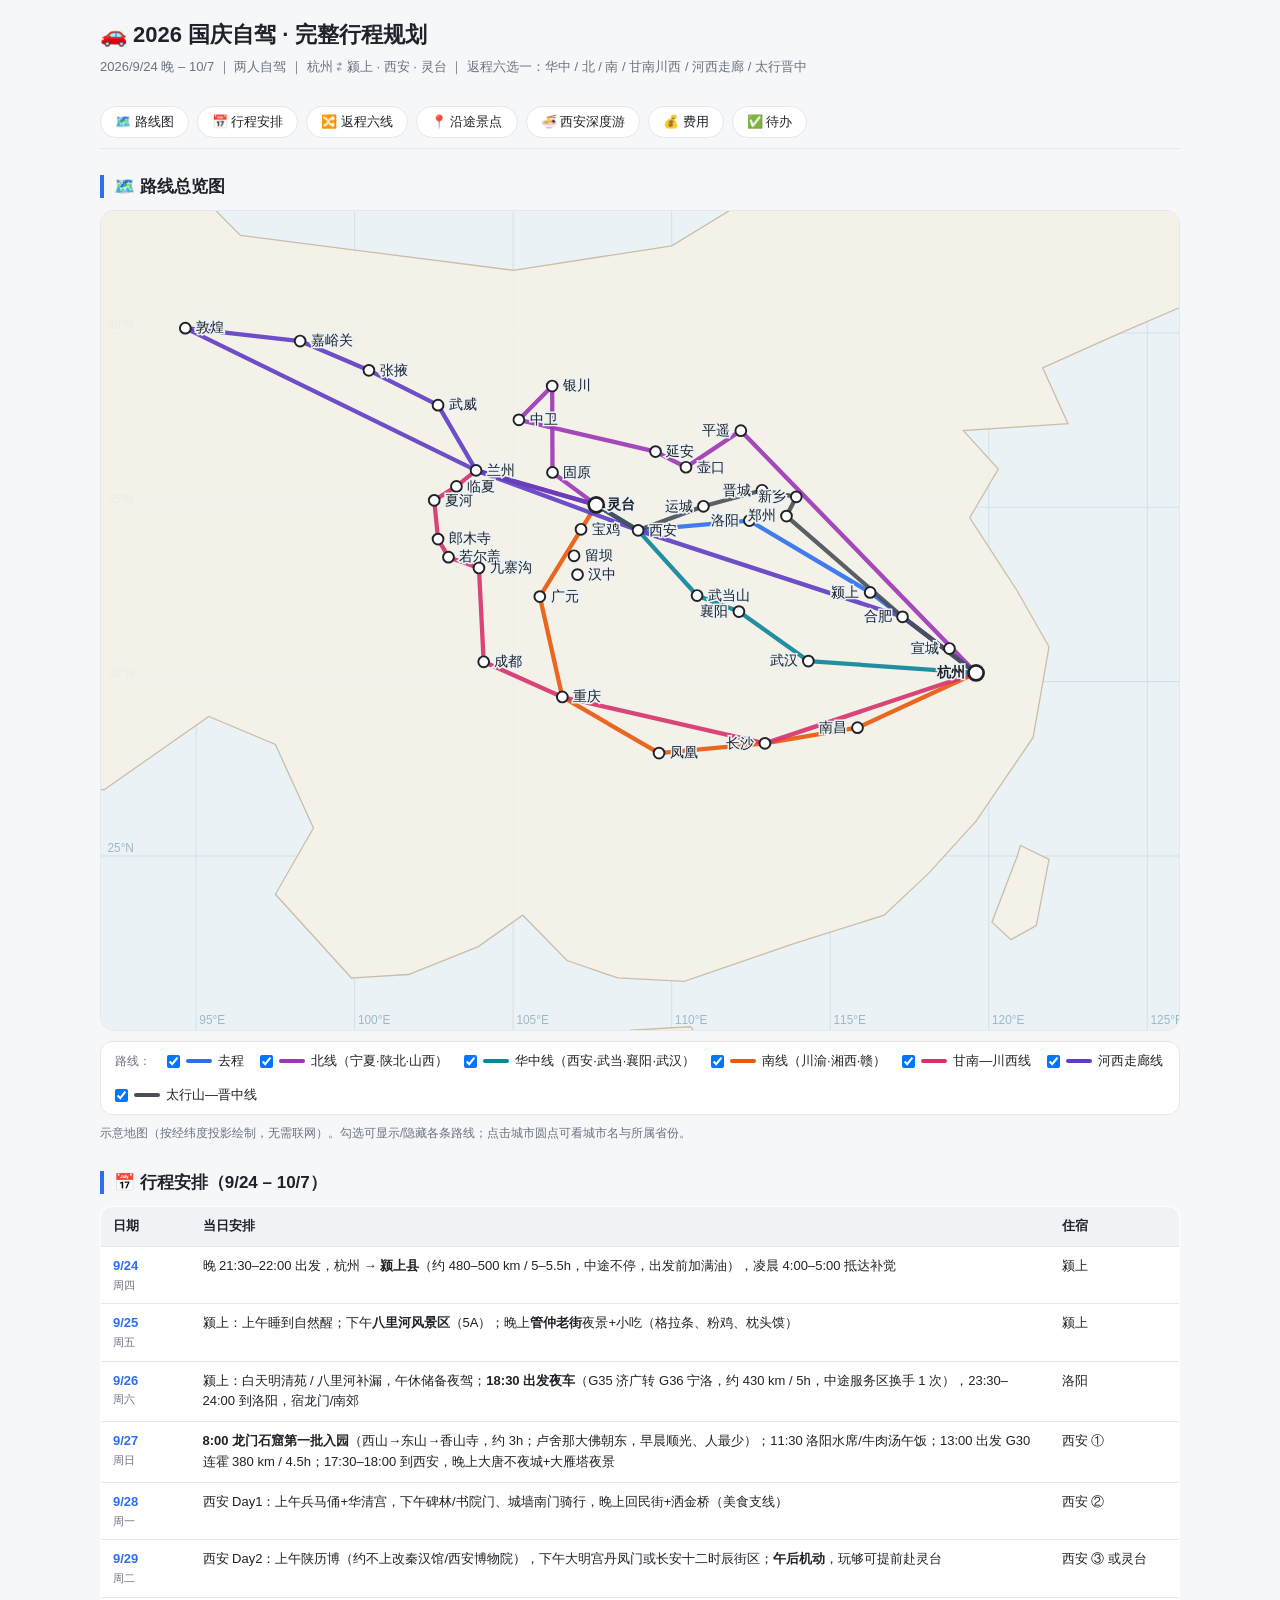
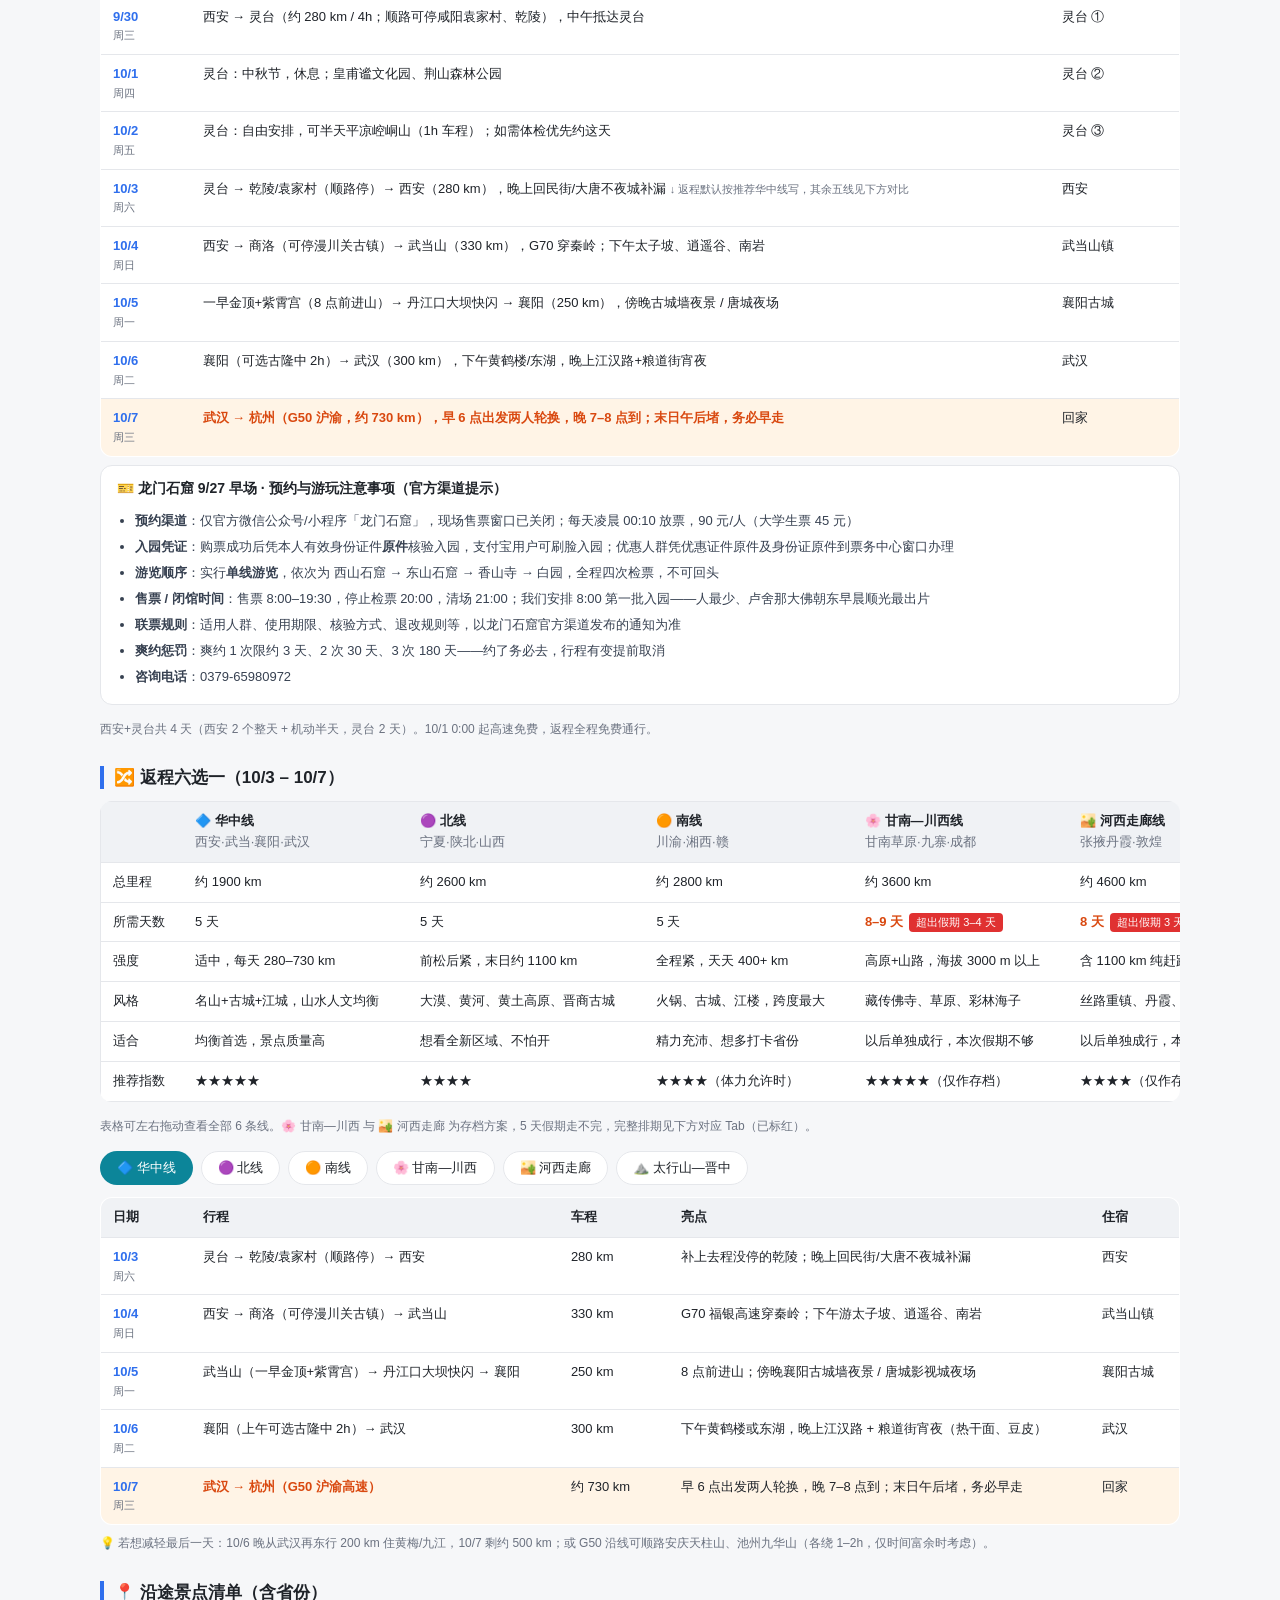
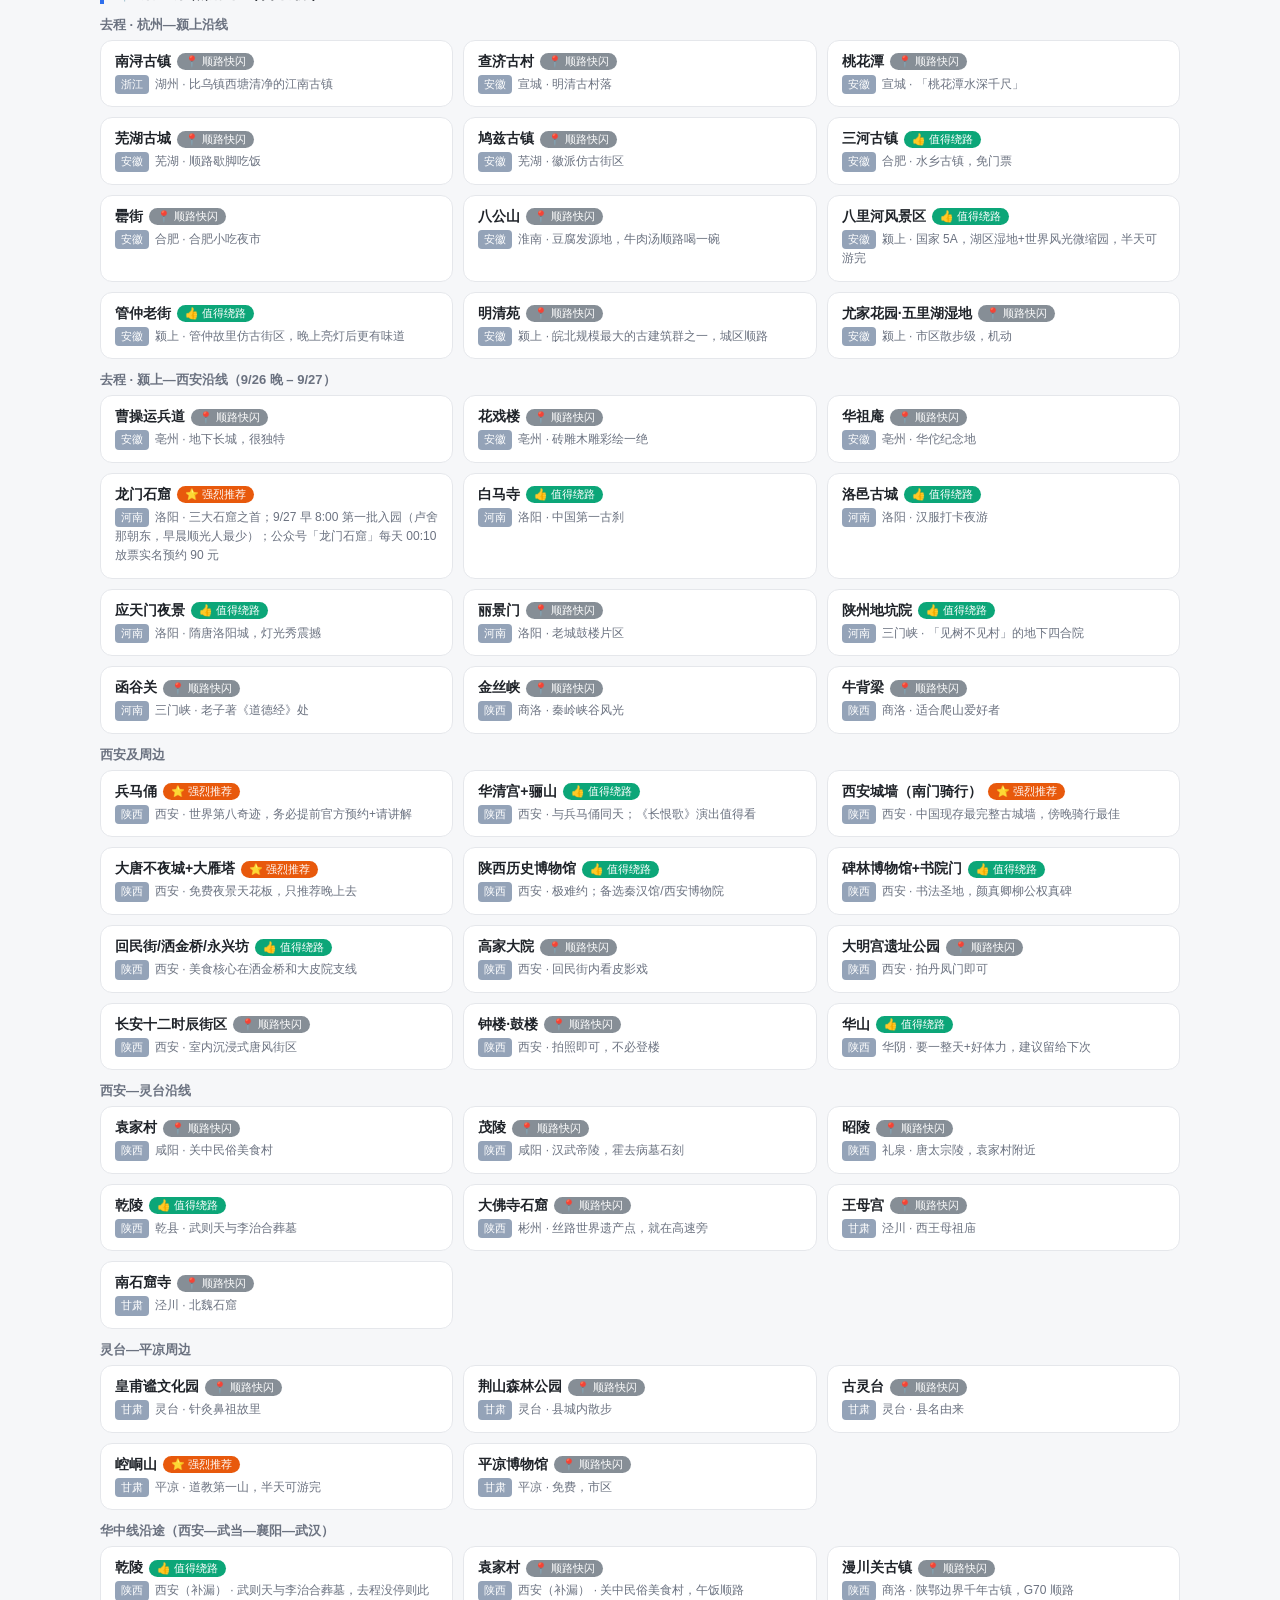
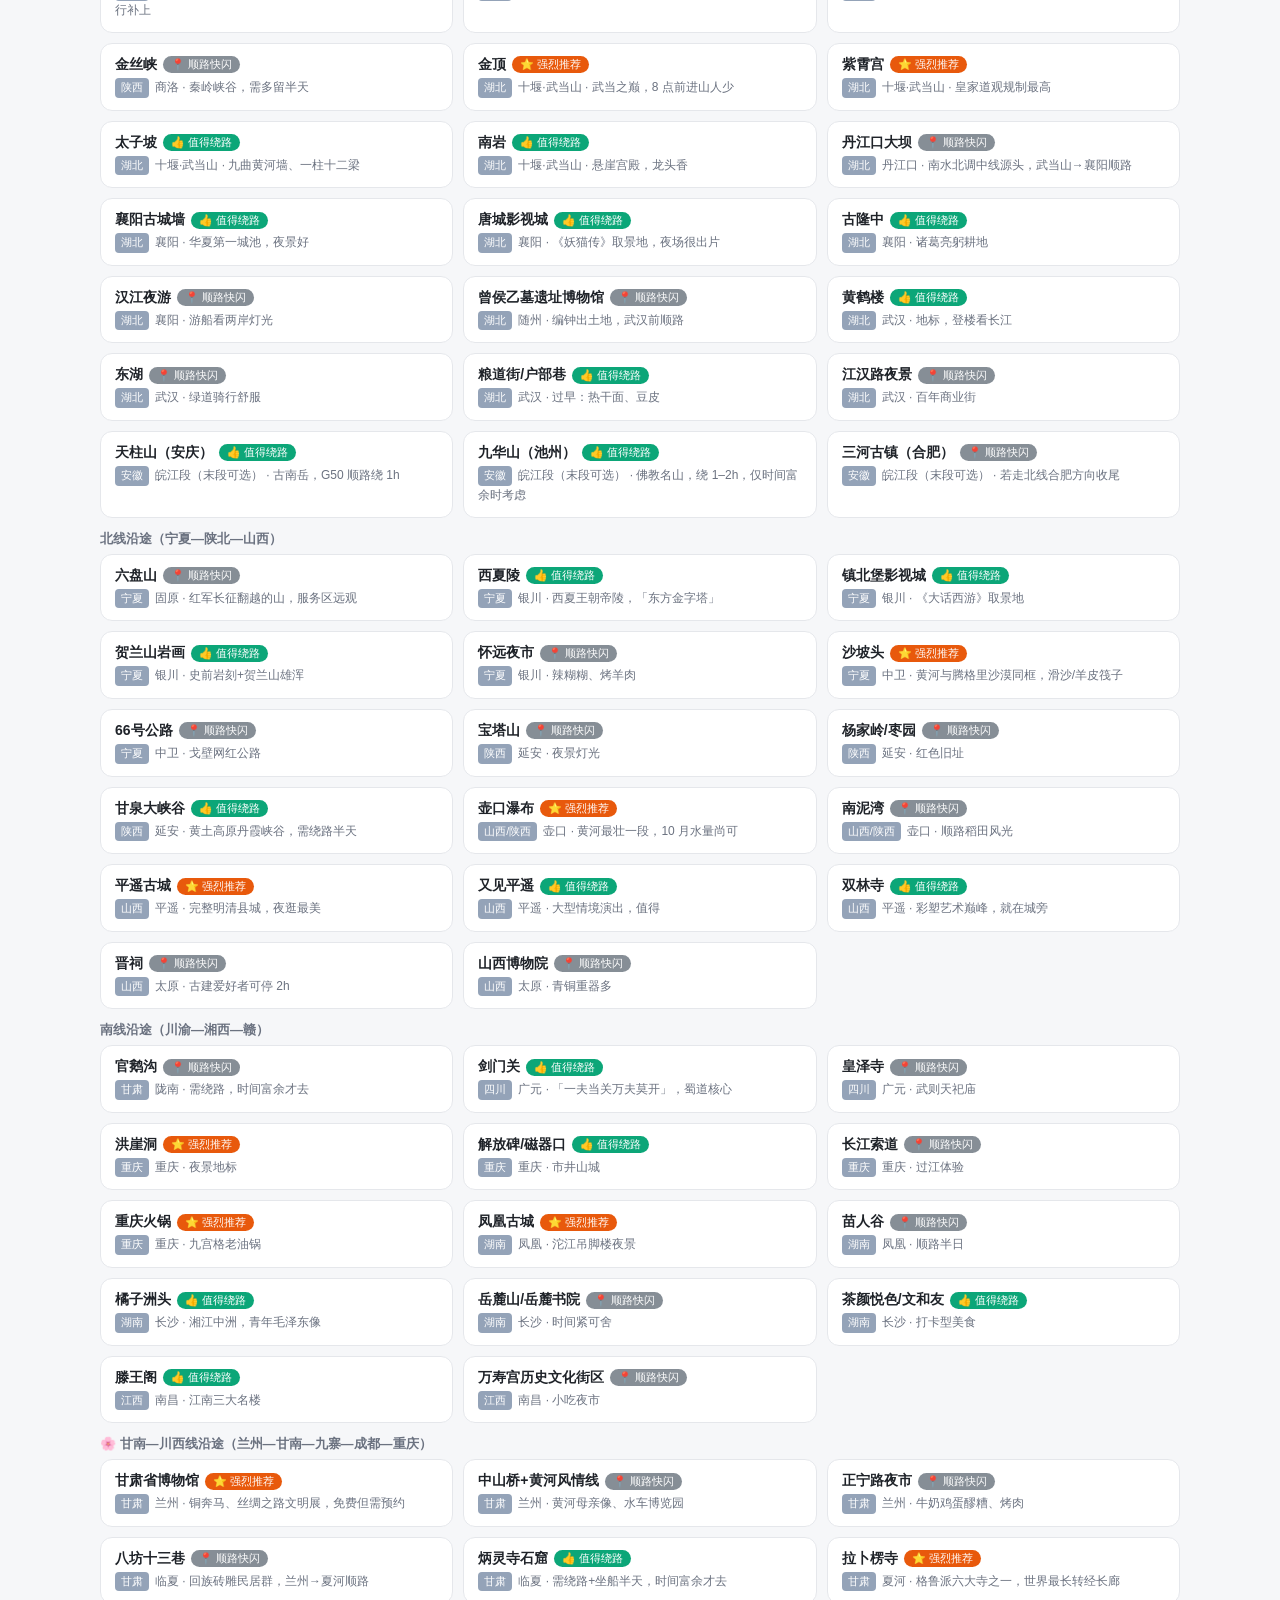
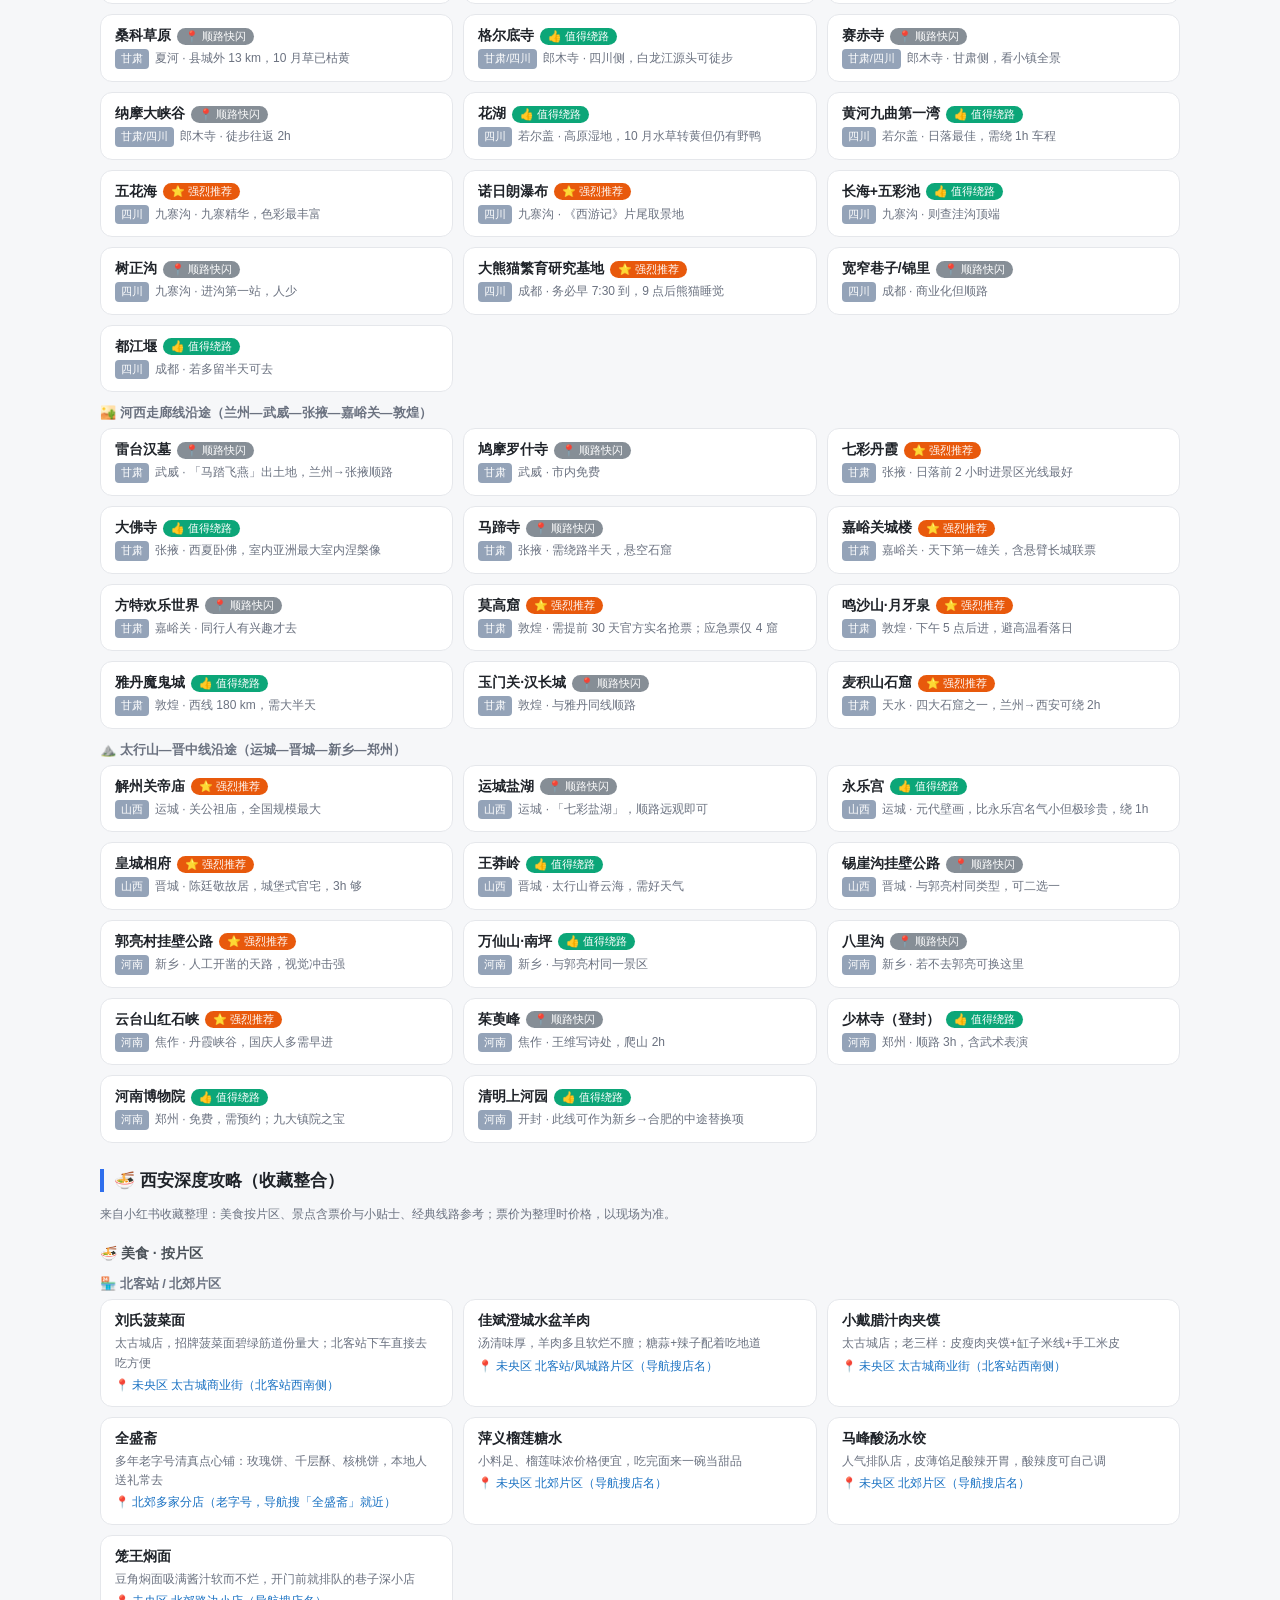
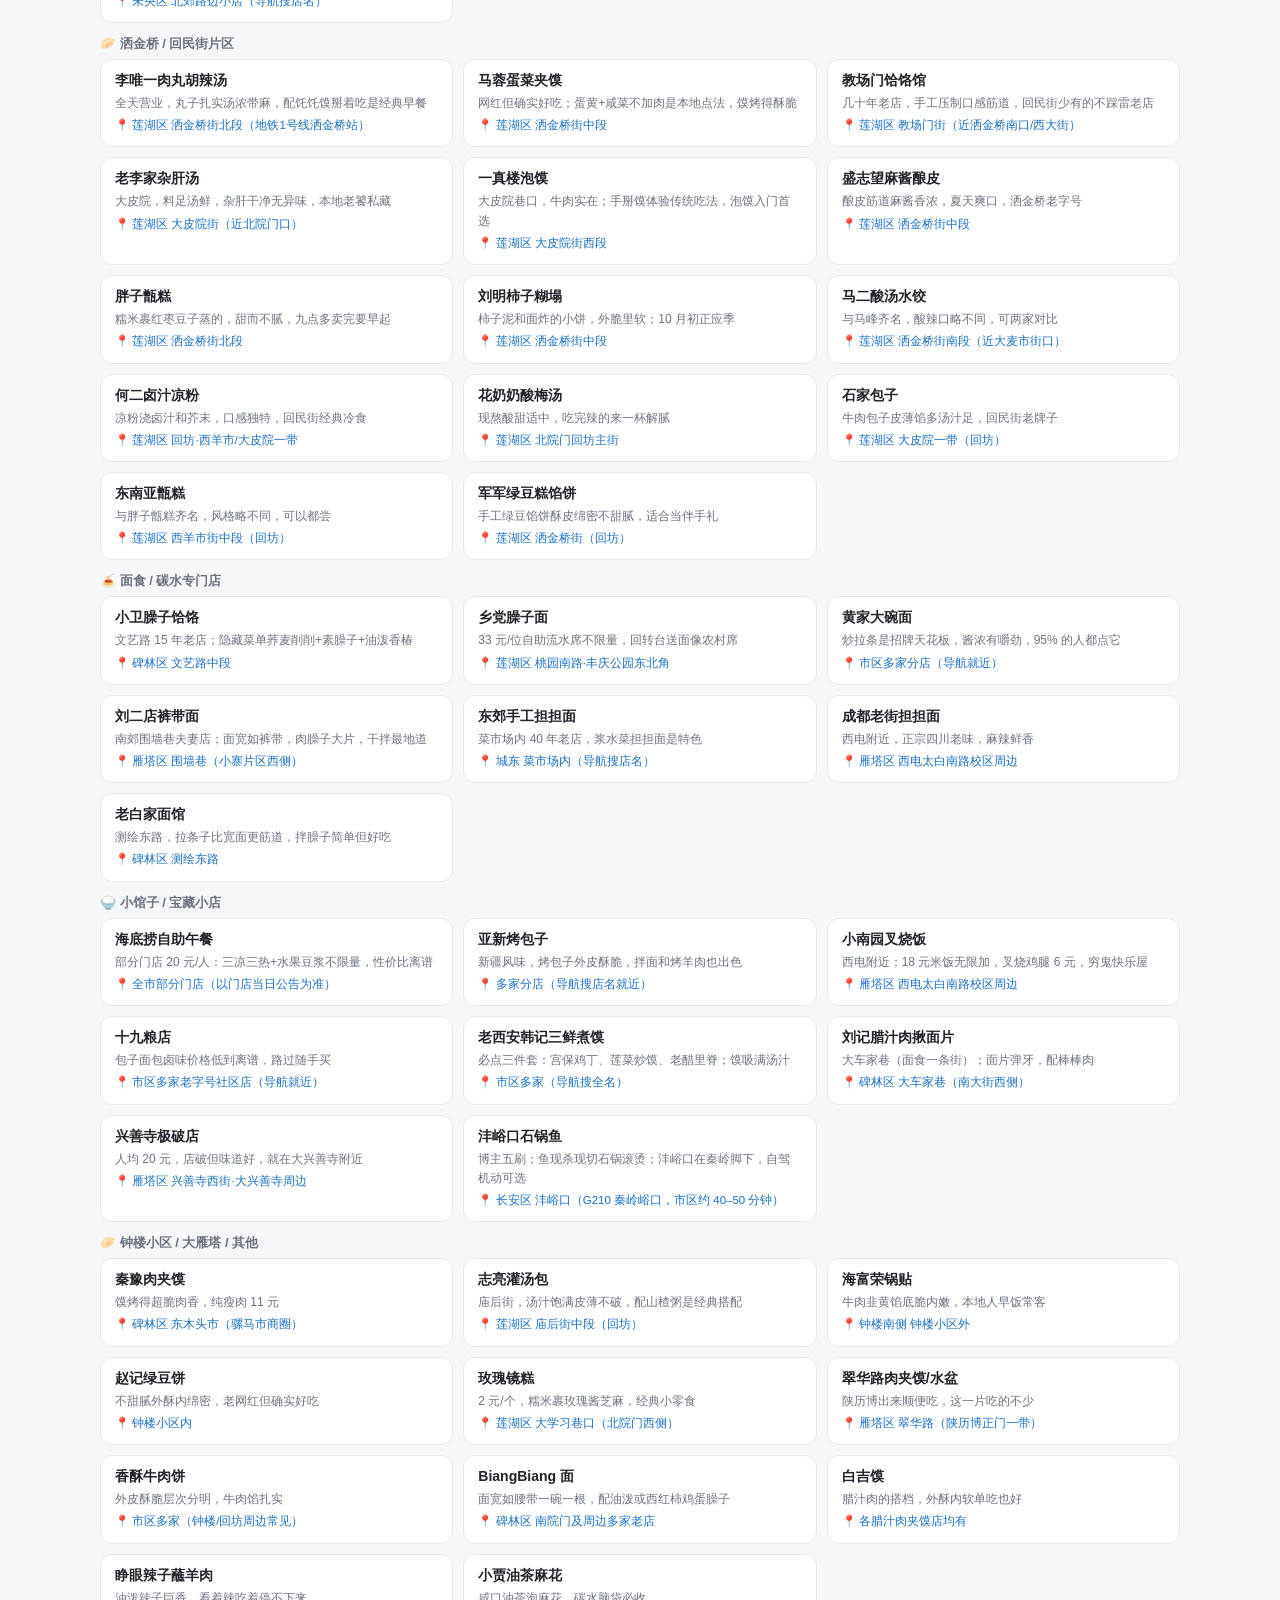
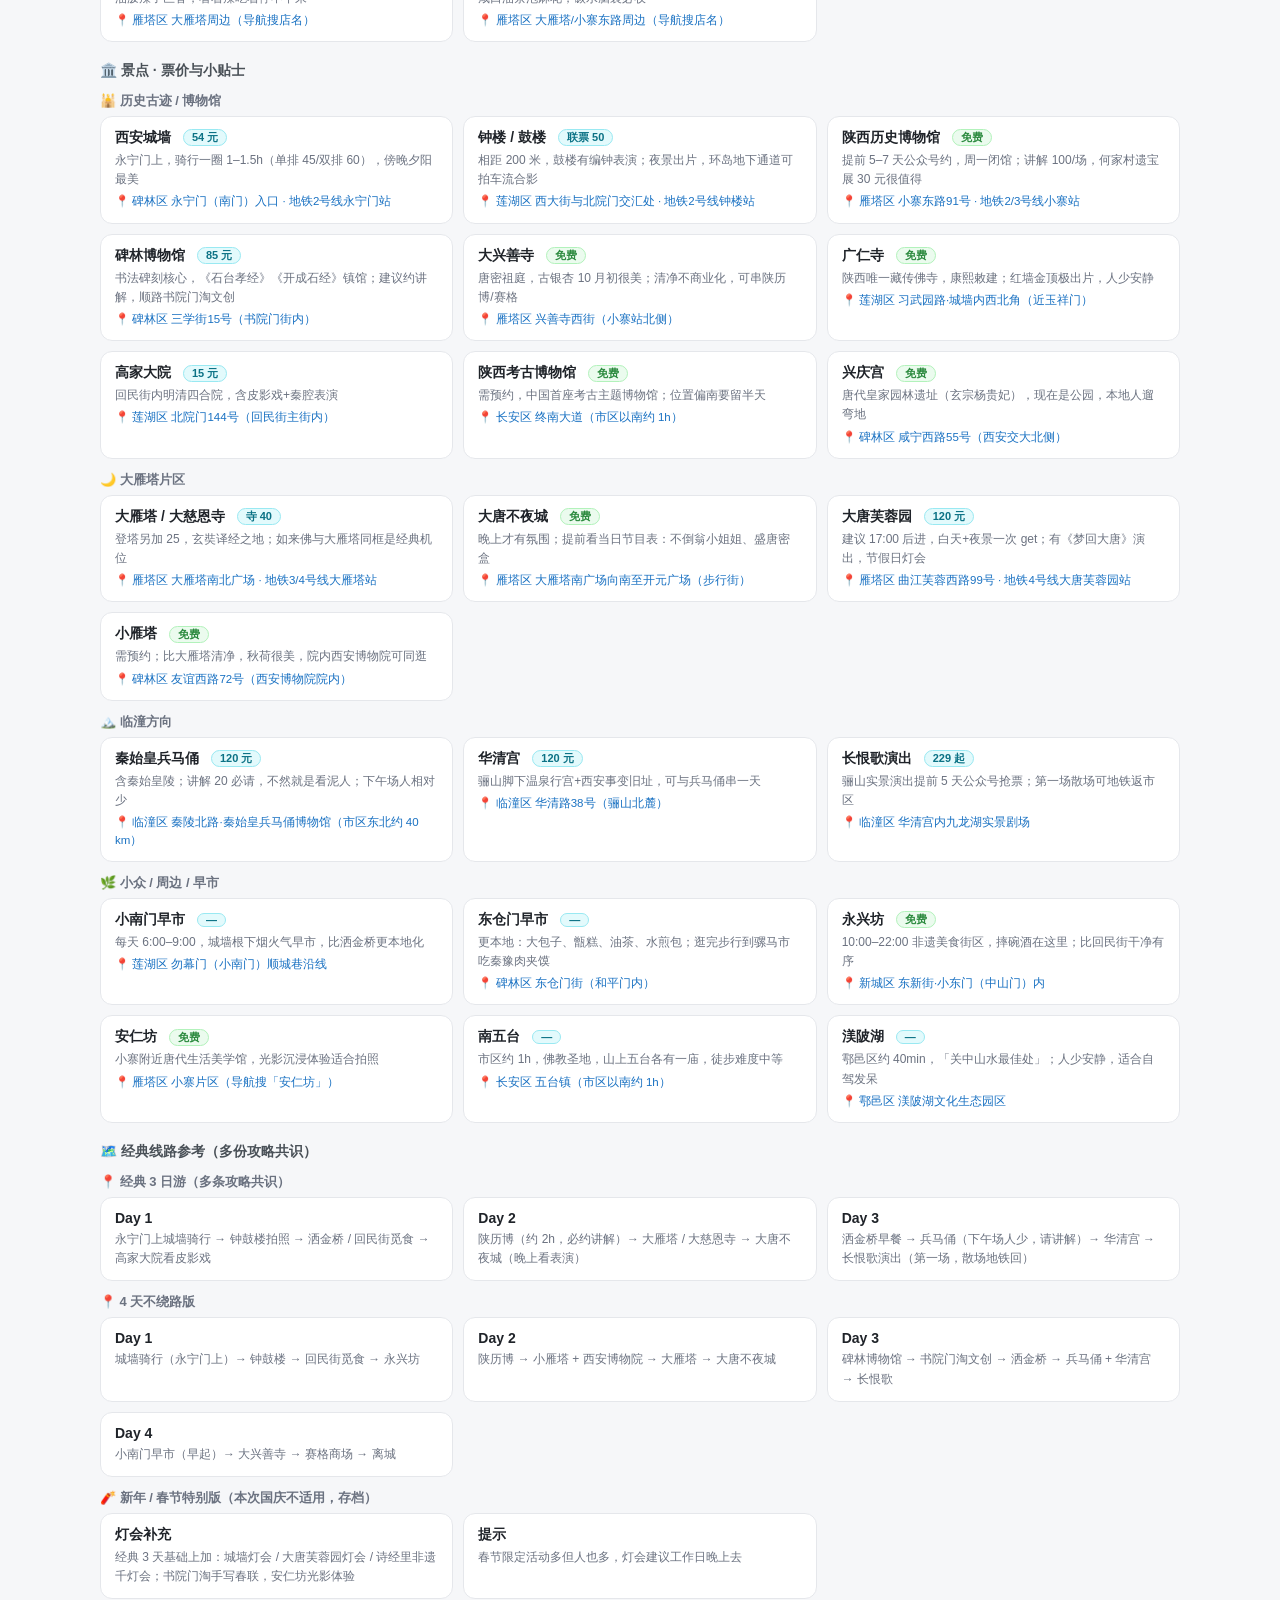
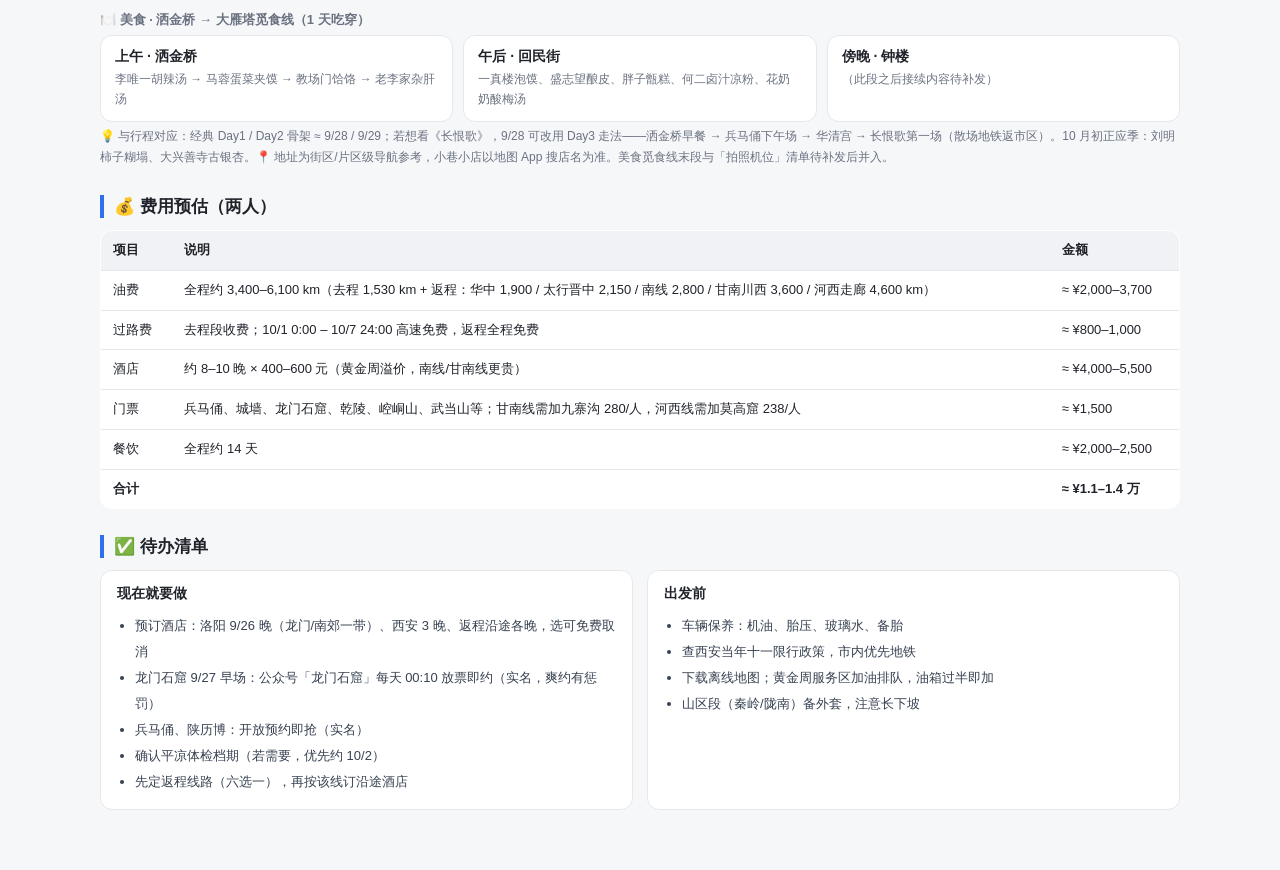
==== commit 30b730ff: "结构改为按行程直写(9/24-10/7全表,返程默认华中线)；龙门石窟官方注意事项成块" ====
--- a/index.html
+++ b/index.html
@@ -77,7 +77,7 @@
 
   <nav class="anchor">
     <a href="#sec-map">🗺️ 路线图</a>
-    <a href="#sec-out">📅 行程框架</a>
+    <a href="#sec-out">📅 行程安排</a>
     <a href="#sec-ret">🔀 返程六线</a>
     <a href="#sec-spots">📍 沿途景点</a>
     <a href="#sec-xian">🍜 西安深度游</a>
@@ -99,7 +99,7 @@
   </div>
   <div class="note">示意地图（按经纬度投影绘制，无需联网）。勾选可显示/隐藏各条路线；点击城市圆点可看城市名与所属省份。</div>
 
-  <h2 class="sec" id="sec-out">📅 共用框架（9/24 – 10/2）</h2>
+  <h2 class="sec" id="sec-out">📅 行程安排（9/24 – 10/7）</h2>
   <table>
     <tr><th style="width:90px">日期</th><th>当日安排</th><th style="width:130px">住宿</th></tr>
     <tr><td class="date">9/24<span class="wk">周四</span></td><td>晚 21:30–22:00 出发，杭州 → <b>颍上县</b>（约 480–500 km / 5–5.5h，中途不停，出发前加满油），凌晨 4:00–5:00 抵达补觉</td><td>颍上</td></tr>
@@ -111,8 +111,24 @@
     <tr><td class="date">9/30<span class="wk">周三</span></td><td>西安 → 灵台（约 280 km / 4h；顺路可停咸阳袁家村、乾陵），中午抵达灵台</td><td>灵台 ①</td></tr>
     <tr><td class="date">10/1<span class="wk">周四</span></td><td>灵台：中秋节，休息；皇甫谧文化园、荆山森林公园</td><td>灵台 ②</td></tr>
     <tr><td class="date">10/2<span class="wk">周五</span></td><td>灵台：自由安排，可半天平凉崆峒山（1h 车程）；如需体检优先约这天</td><td>灵台 ③</td></tr>
+    <tr><td class="date">10/3<span class="wk">周六</span></td><td>灵台 → 乾陵/袁家村（顺路停）→ 西安（280 km），晚上回民街/大唐不夜城补漏 <span class="wk" style="display:inline">↓ 返程默认按推荐华中线写，其余五线见下方对比</span></td><td>西安</td></tr>
+    <tr><td class="date">10/4<span class="wk">周日</span></td><td>西安 → 商洛（可停漫川关古镇）→ 武当山（330 km），G70 穿秦岭；下午太子坡、逍遥谷、南岩</td><td>武当山镇</td></tr>
+    <tr><td class="date">10/5<span class="wk">周一</span></td><td>一早金顶+紫霄宫（8 点前进山）→ 丹江口大坝快闪 → 襄阳（250 km），傍晚古城墙夜景 / 唐城夜场</td><td>襄阳古城</td></tr>
+    <tr><td class="date">10/6<span class="wk">周二</span></td><td>襄阳（可选古隆中 2h）→ 武汉（300 km），下午黄鹤楼/东湖，晚上江汉路+粮道街宵夜</td><td>武汉</td></tr>
+    <tr class="hl"><td class="date">10/7<span class="wk">周三</span></td><td class="warn">武汉 → 杭州（G50 沪渝，约 730 km），早 6 点出发两人轮换，晚 7–8 点到；末日午后堵，务必早走</td><td>回家</td></tr>
   </table>
-  <div class="note">🎫 <b>龙门石窟 9/27 早场预约要点</b>：仅官方微信公众号「龙门石窟」线上实名预约（现场窗口已关闭），每天凌晨 00:10 放票，90 元/人；凭身份证原件核验入园，支付宝用户可刷脸；单线游览 西山石窟→东山石窟→香山寺→白园，全程四次检票；爽约 1 次限约 3 天、2 次 30 天、3 次 180 天，行程有变务必提前取消；咨询电话 0379-65980972。</div>
+  <div class="box" style="margin-bottom:14px;">
+    <h3>🎫 龙门石窟 9/27 早场 · 预约与游玩注意事项（官方渠道提示）</h3>
+    <ul>
+      <li><b>预约渠道</b>：仅官方微信公众号/小程序「龙门石窟」，现场售票窗口已关闭；每天凌晨 00:10 放票，90 元/人（大学生票 45 元）</li>
+      <li><b>入园凭证</b>：购票成功后凭本人有效身份证件<b>原件</b>核验入园，支付宝用户可刷脸入园；优惠人群凭优惠证件原件及身份证原件到票务中心窗口办理</li>
+      <li><b>游览顺序</b>：实行<b>单线游览</b>，依次为 西山石窟 → 东山石窟 → 香山寺 → 白园，全程四次检票，不可回头</li>
+      <li><b>售票 / 闭馆时间</b>：售票 8:00–19:30，停止检票 20:00，清场 21:00；我们安排 8:00 第一批入园——人最少、卢舍那大佛朝东早晨顺光最出片</li>
+      <li><b>联票规则</b>：适用人群、使用期限、核验方式、退改规则等，以龙门石窟官方渠道发布的通知为准</li>
+      <li><b>爽约惩罚</b>：爽约 1 次限约 3 天、2 次 30 天、3 次 180 天——约了务必去，行程有变提前取消</li>
+      <li><b>咨询电话</b>：0379-65980972</li>
+    </ul>
+  </div>
   <div class="note">西安+灵台共 4 天（西安 2 个整天 + 机动半天，灵台 2 天）。10/1 0:00 起高速免费，返程全程免费通行。</div>
 
   <h2 class="sec" id="sec-ret">🔀 返程六选一（10/3 – 10/7）</h2>
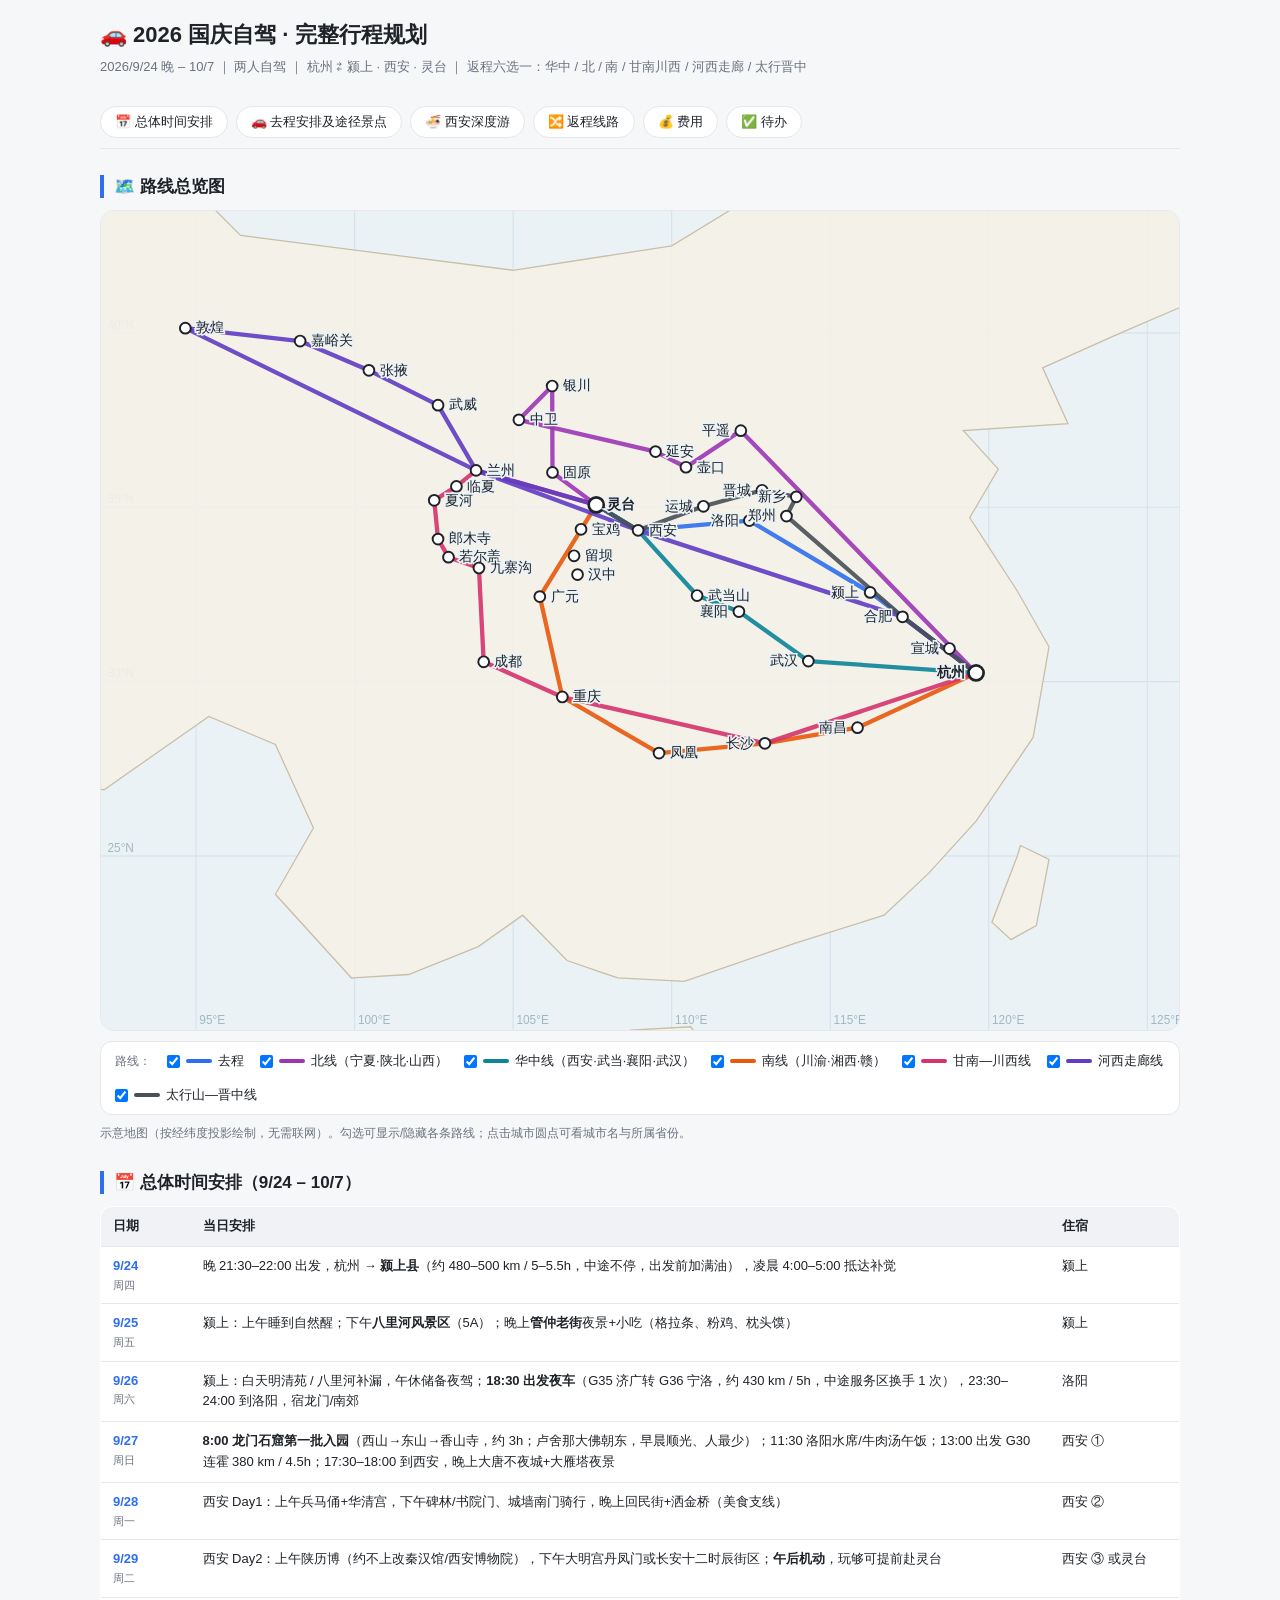
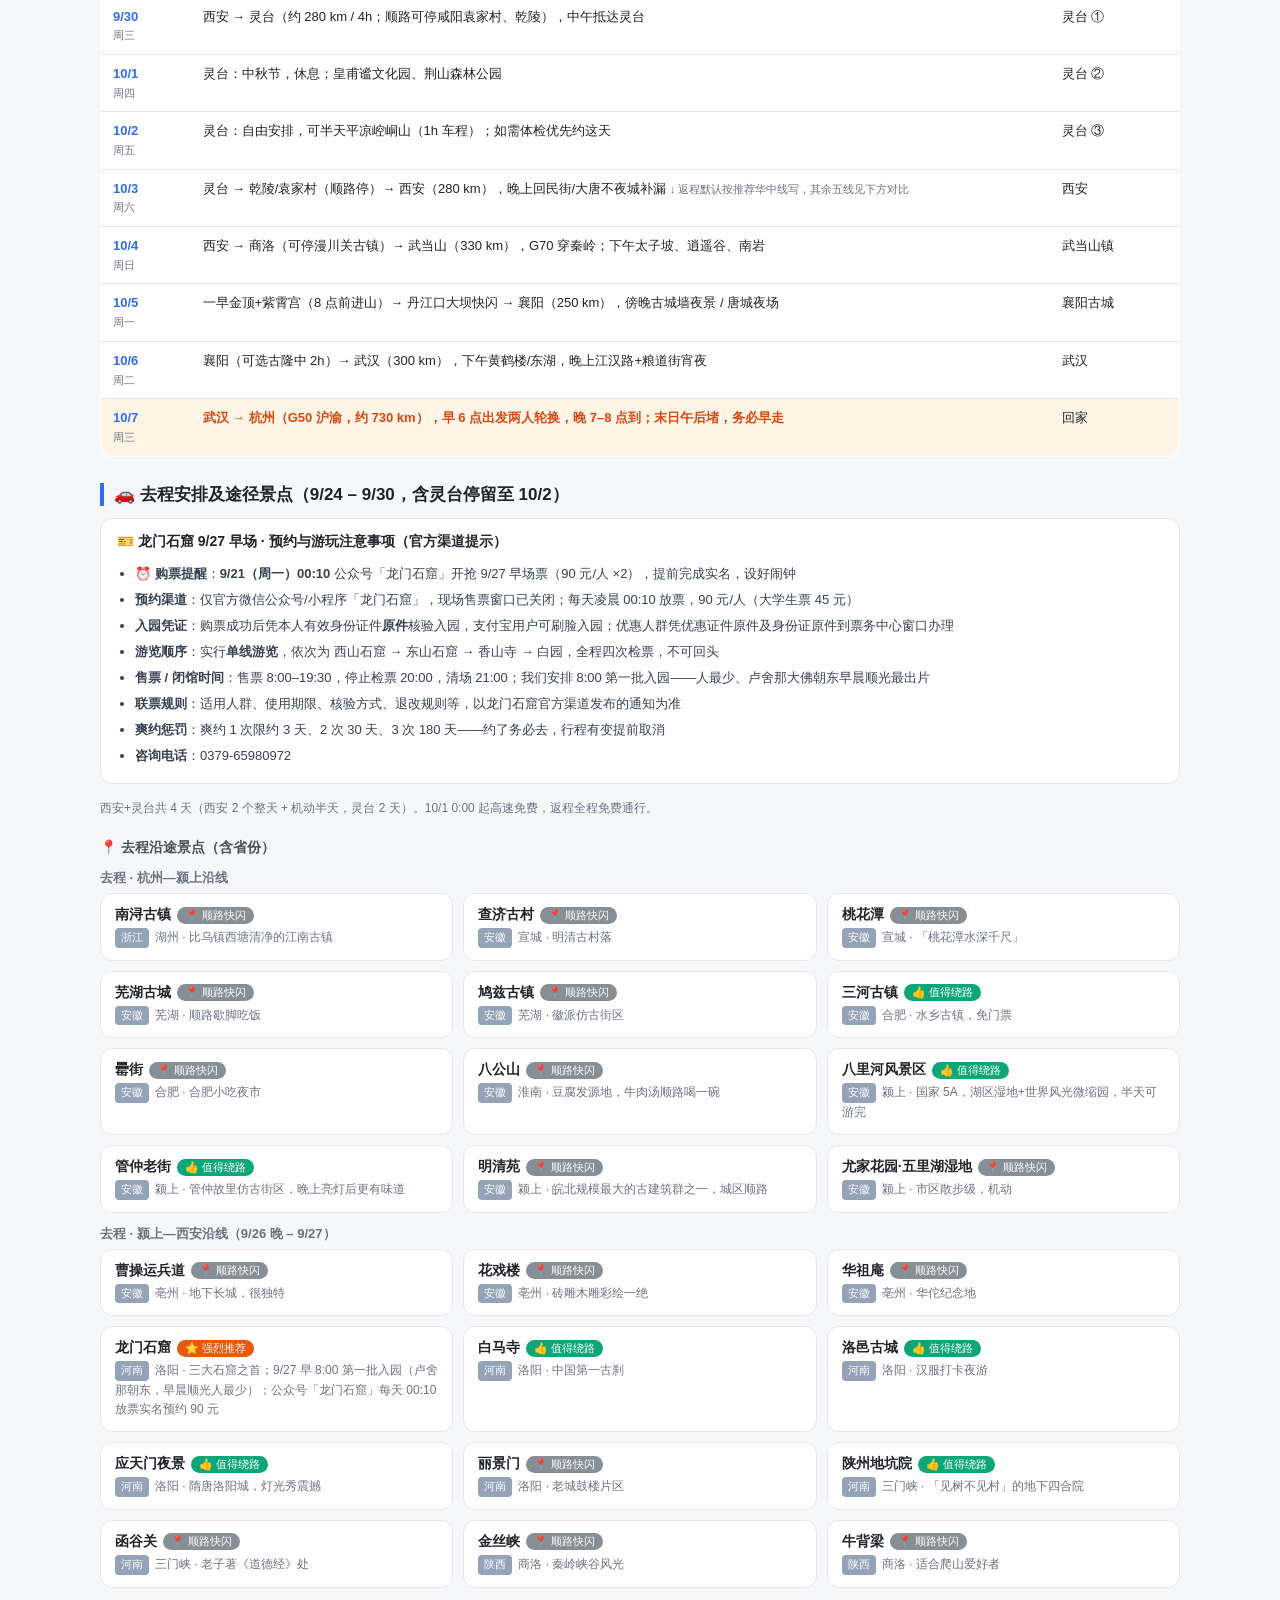
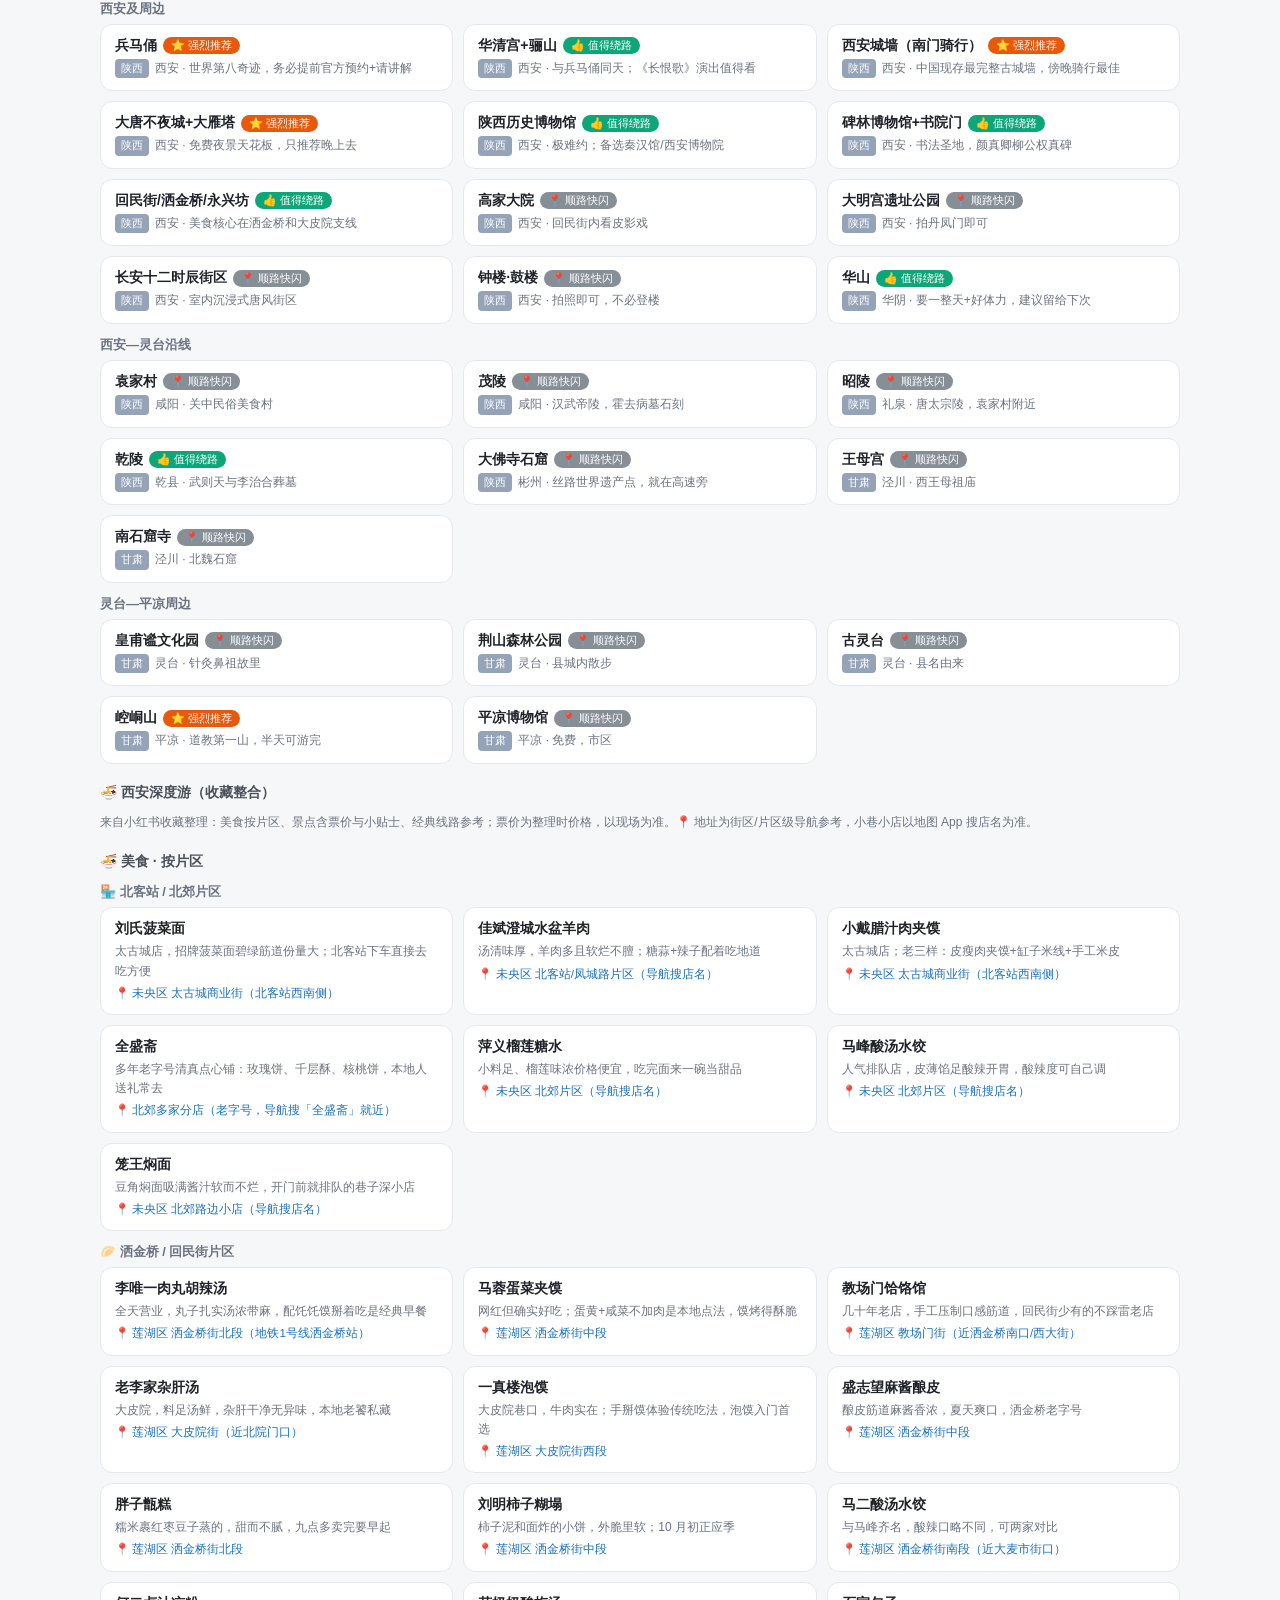
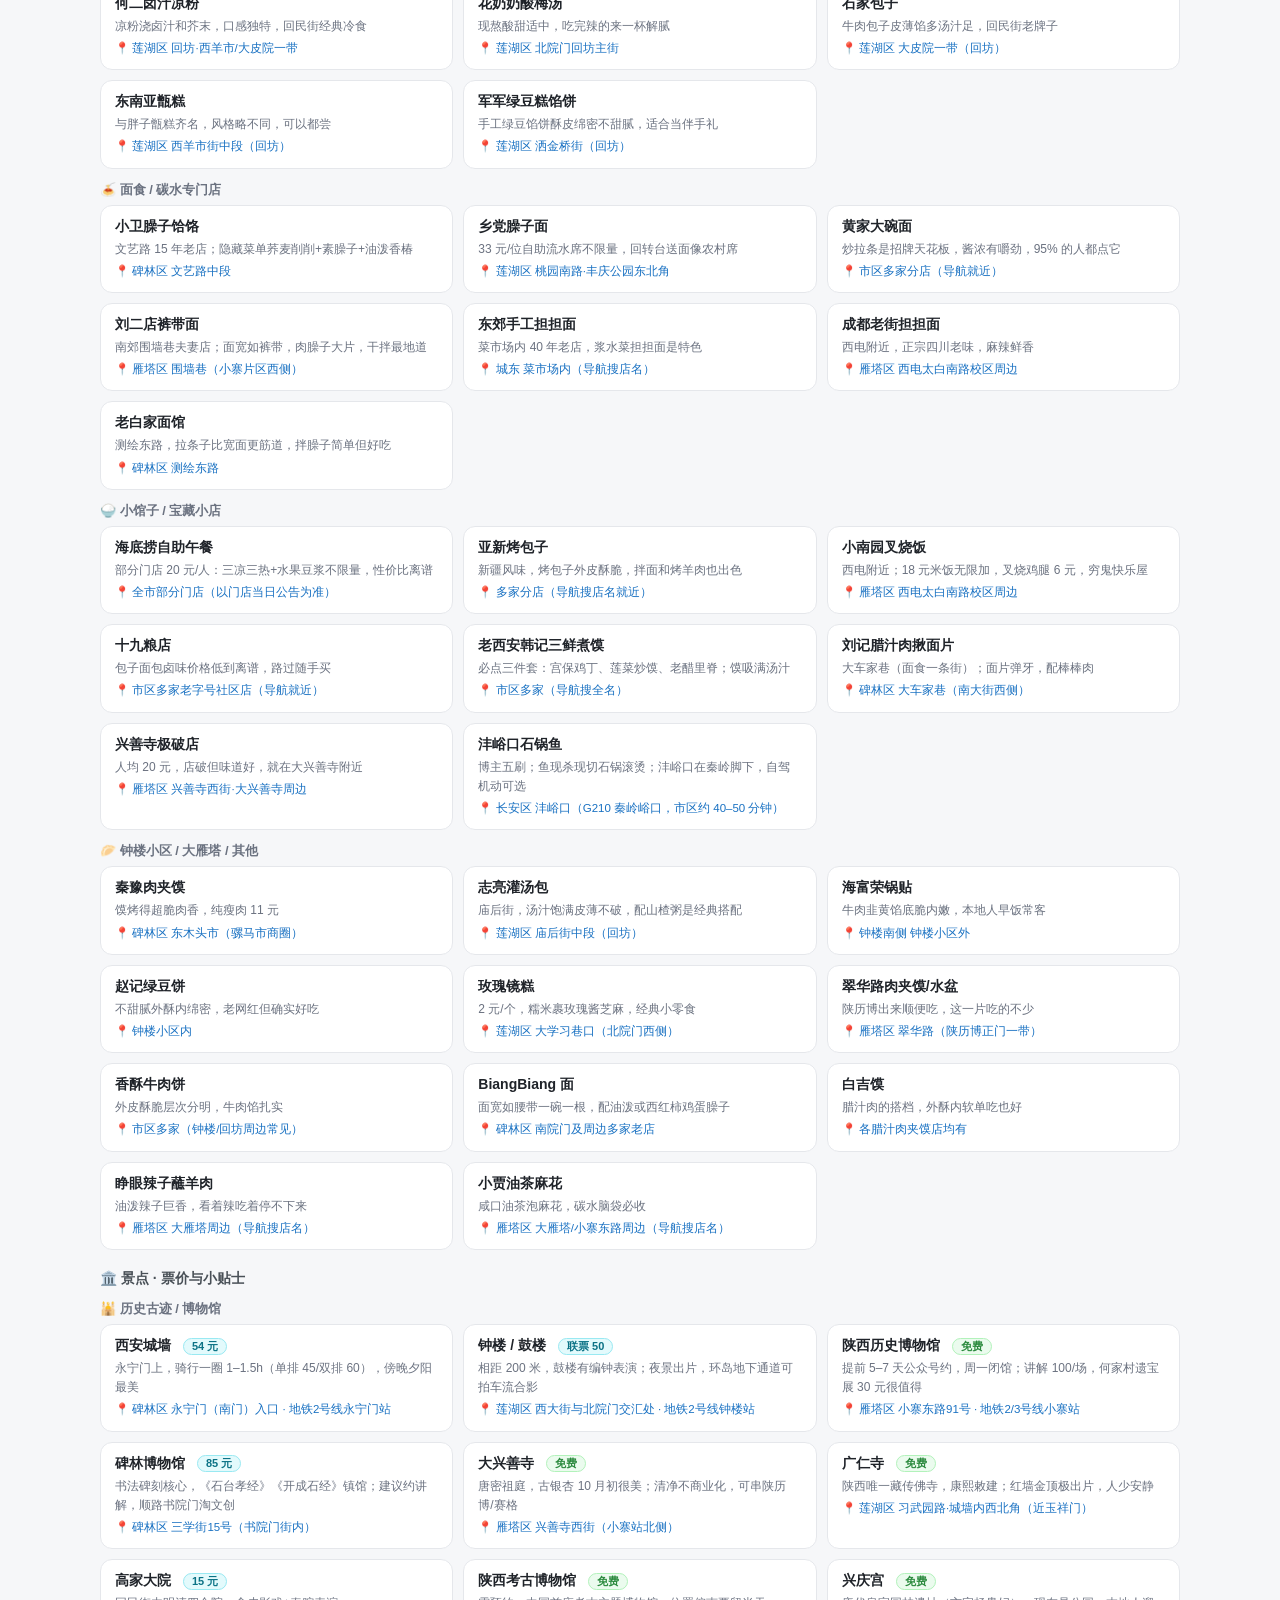
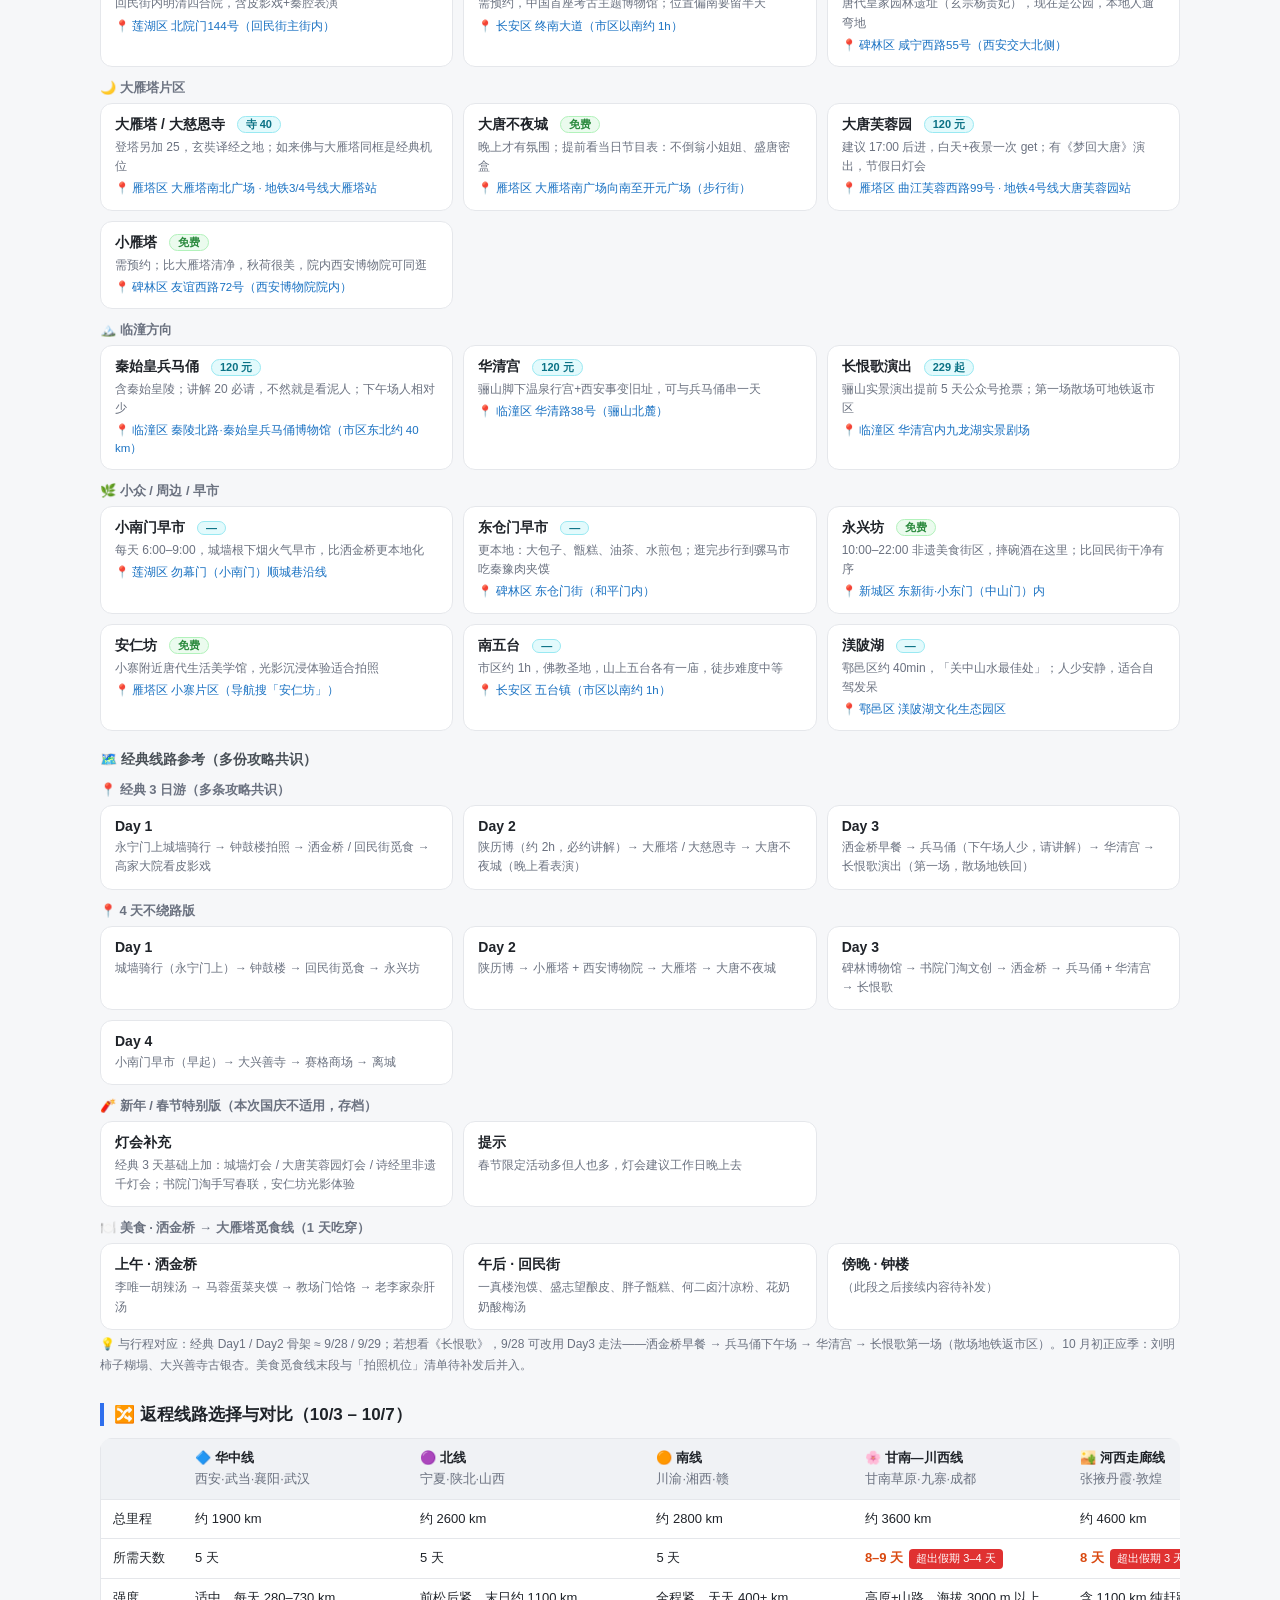
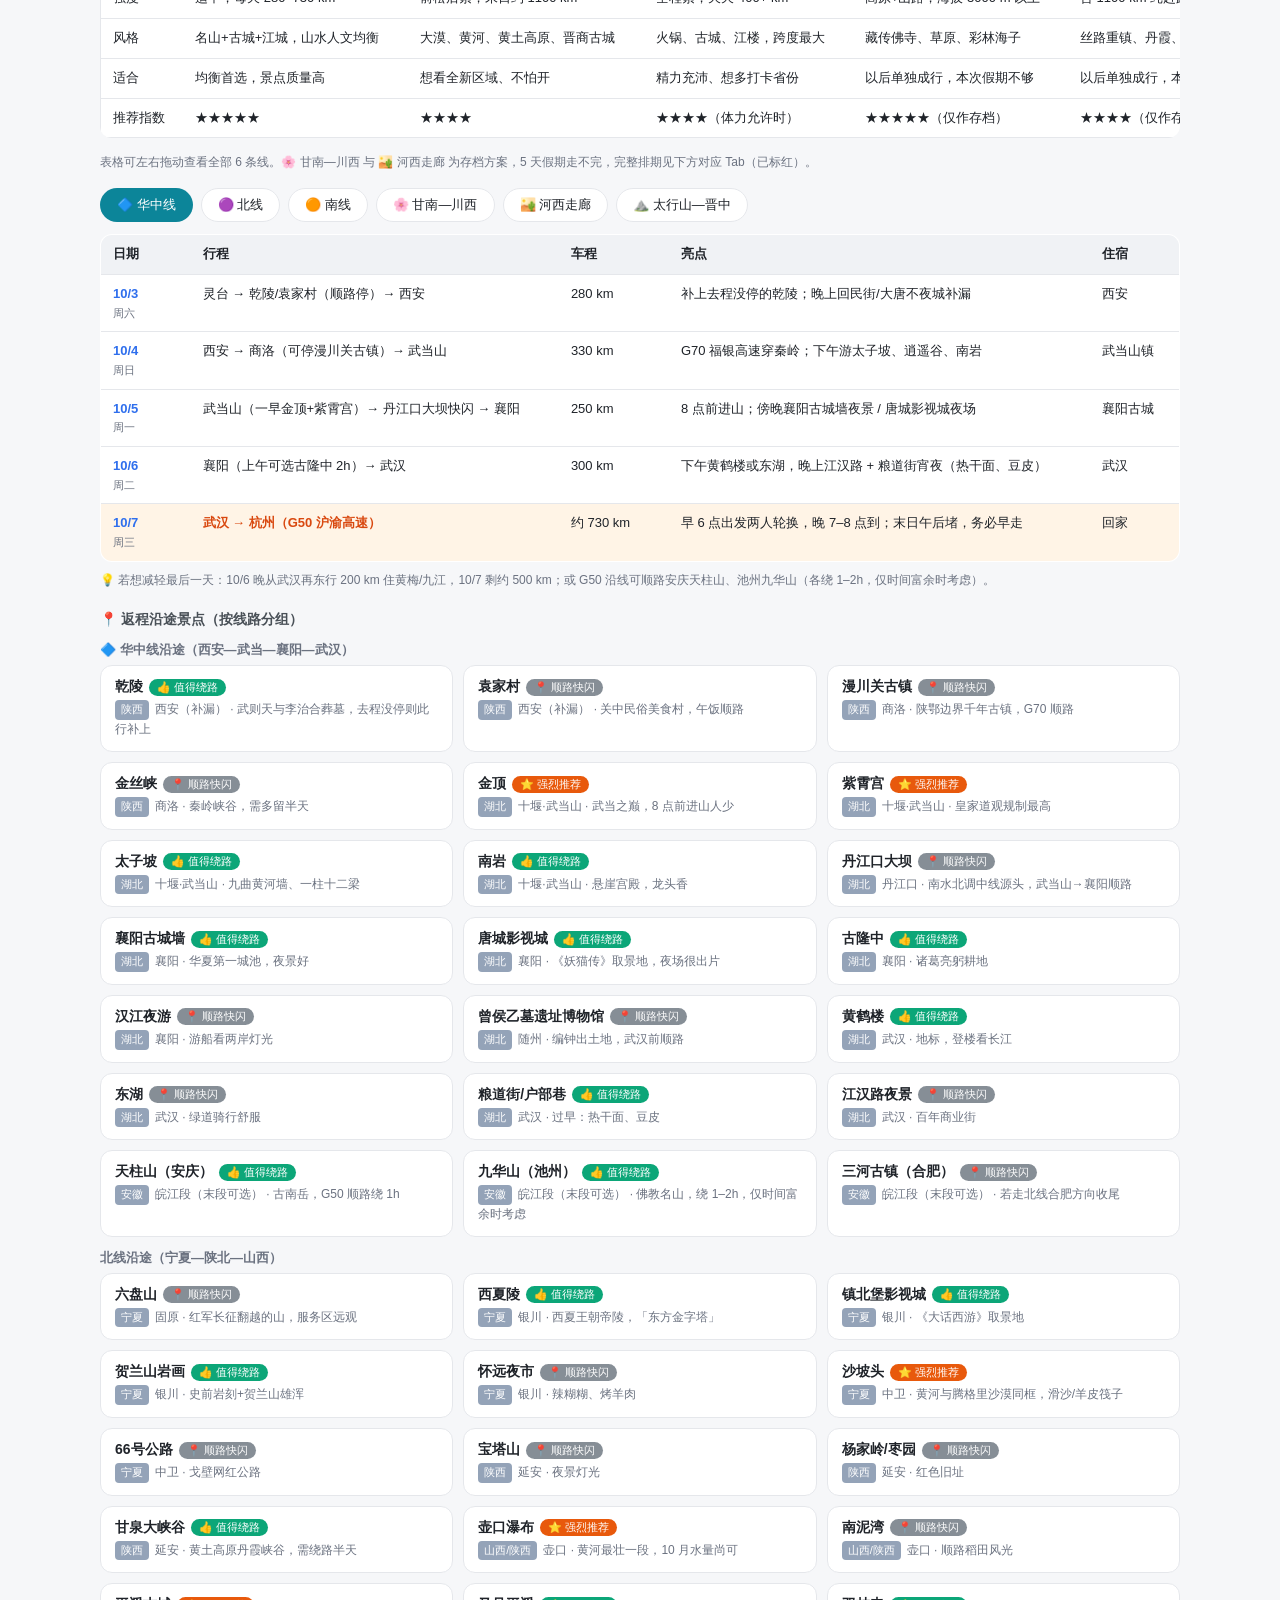
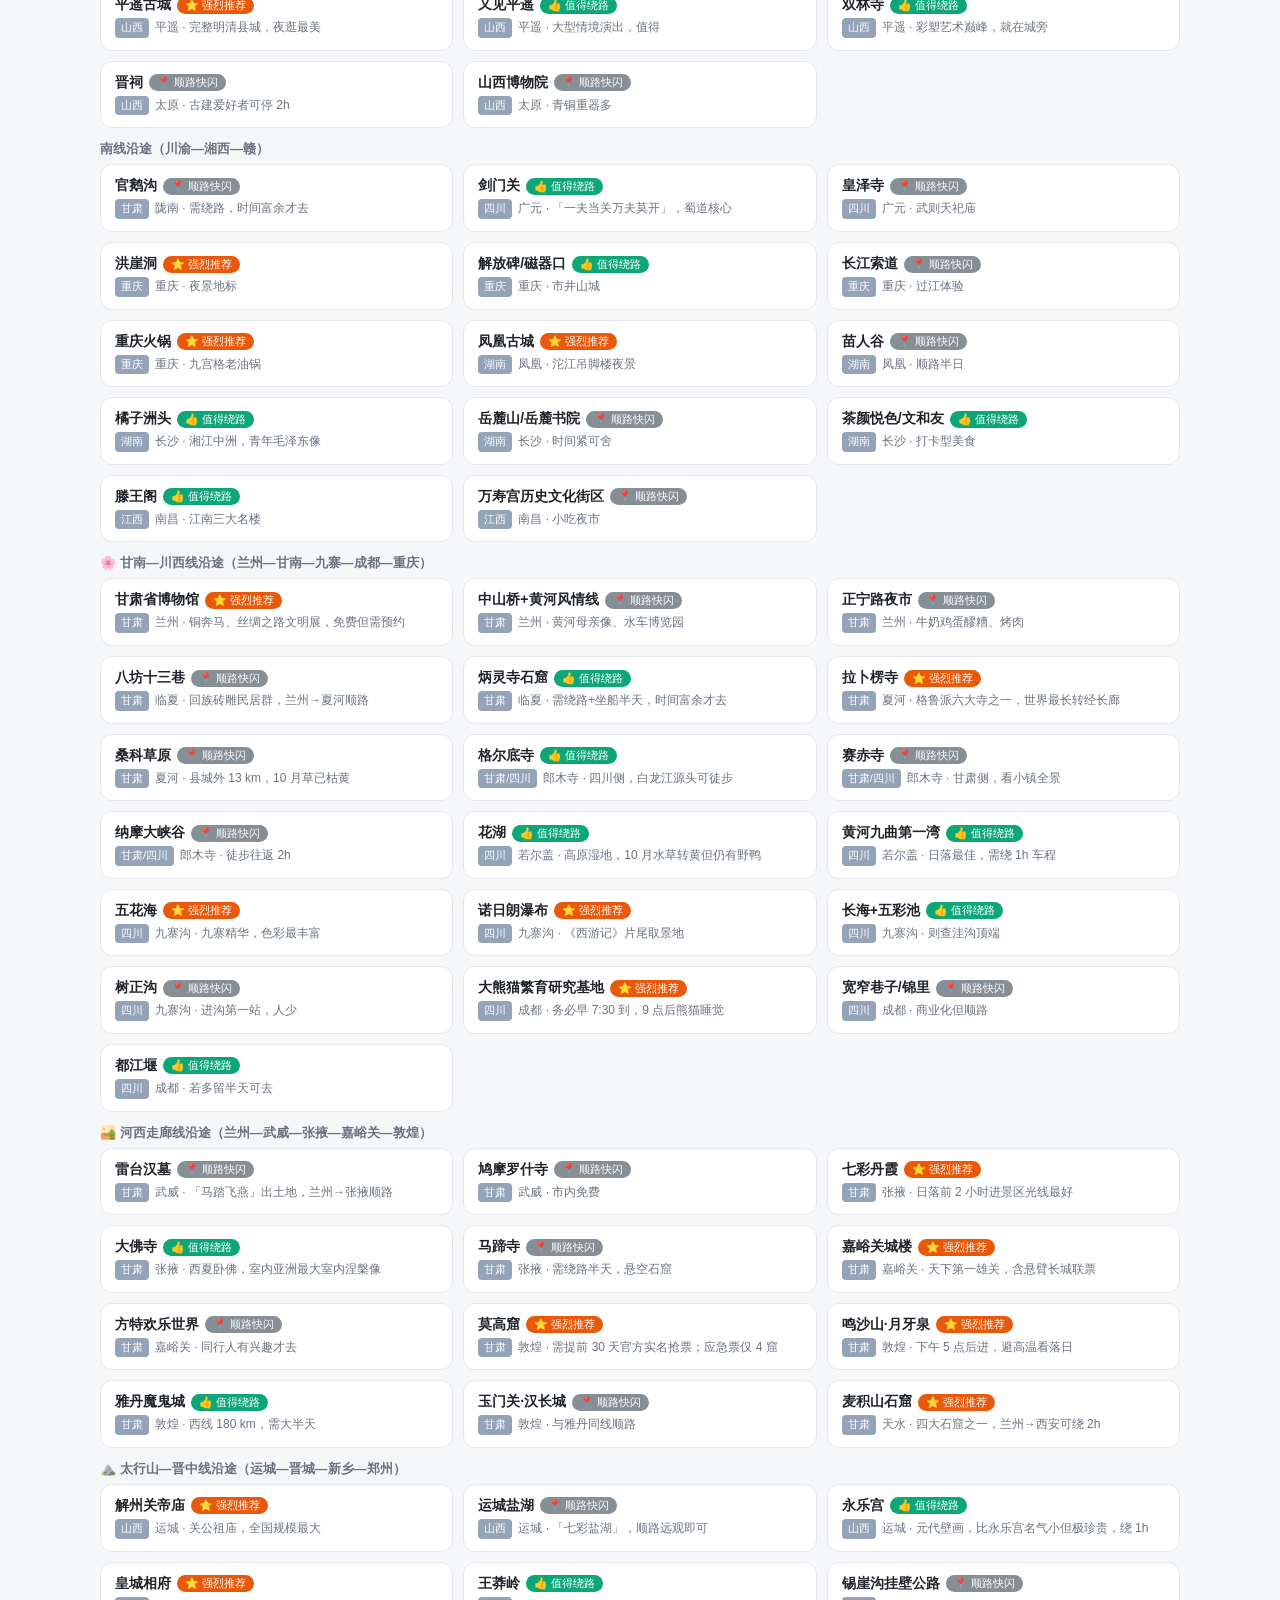
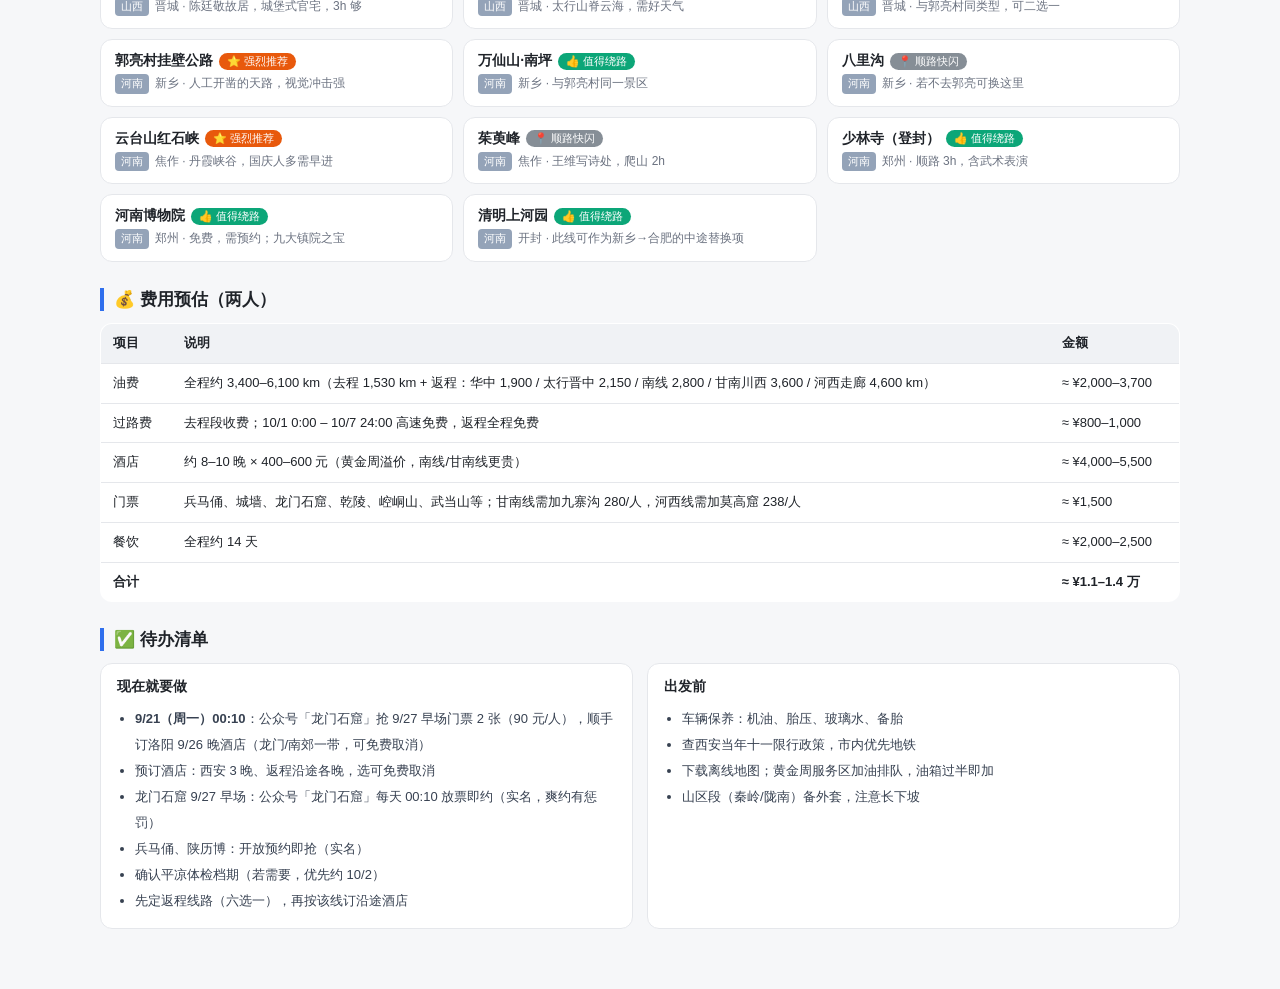
==== commit c819c675: "三段式重排：总体时间安排/去程+西安深度游/返程选择对比；新增9/21周一龙门购票提醒" ====
--- a/index.html
+++ b/index.html
@@ -76,11 +76,10 @@
   </header>
 
   <nav class="anchor">
-    <a href="#sec-map">🗺️ 路线图</a>
-    <a href="#sec-out">📅 行程安排</a>
-    <a href="#sec-ret">🔀 返程六线</a>
-    <a href="#sec-spots">📍 沿途景点</a>
+    <a href="#sec-plan">📅 总体时间安排</a>
+    <a href="#sec-out">🚗 去程安排及途径景点</a>
     <a href="#sec-xian">🍜 西安深度游</a>
+    <a href="#sec-ret">🔀 返程线路</a>
     <a href="#sec-cost">💰 费用</a>
     <a href="#sec-todo">✅ 待办</a>
   </nav>
@@ -99,7 +98,7 @@
   </div>
   <div class="note">示意地图（按经纬度投影绘制，无需联网）。勾选可显示/隐藏各条路线；点击城市圆点可看城市名与所属省份。</div>
 
-  <h2 class="sec" id="sec-out">📅 行程安排（9/24 – 10/7）</h2>
+  <h2 class="sec" id="sec-plan">📅 总体时间安排（9/24 – 10/7）</h2>
   <table>
     <tr><th style="width:90px">日期</th><th>当日安排</th><th style="width:130px">住宿</th></tr>
     <tr><td class="date">9/24<span class="wk">周四</span></td><td>晚 21:30–22:00 出发，杭州 → <b>颍上县</b>（约 480–500 km / 5–5.5h，中途不停，出发前加满油），凌晨 4:00–5:00 抵达补觉</td><td>颍上</td></tr>
@@ -117,9 +116,11 @@
     <tr><td class="date">10/6<span class="wk">周二</span></td><td>襄阳（可选古隆中 2h）→ 武汉（300 km），下午黄鹤楼/东湖，晚上江汉路+粮道街宵夜</td><td>武汉</td></tr>
     <tr class="hl"><td class="date">10/7<span class="wk">周三</span></td><td class="warn">武汉 → 杭州（G50 沪渝，约 730 km），早 6 点出发两人轮换，晚 7–8 点到；末日午后堵，务必早走</td><td>回家</td></tr>
   </table>
+  <h2 class="sec" id="sec-out">🚗 去程安排及途径景点（9/24 – 9/30，含灵台停留至 10/2）</h2>
   <div class="box" style="margin-bottom:14px;">
     <h3>🎫 龙门石窟 9/27 早场 · 预约与游玩注意事项（官方渠道提示）</h3>
     <ul>
+      <li><b>⏰ 购票提醒</b>：<b>9/21（周一）00:10</b> 公众号「龙门石窟」开抢 9/27 早场票（90 元/人 ×2），提前完成实名，设好闹钟</li>
       <li><b>预约渠道</b>：仅官方微信公众号/小程序「龙门石窟」，现场售票窗口已关闭；每天凌晨 00:10 放票，90 元/人（大学生票 45 元）</li>
       <li><b>入园凭证</b>：购票成功后凭本人有效身份证件<b>原件</b>核验入园，支付宝用户可刷脸入园；优惠人群凭优惠证件原件及身份证原件到票务中心窗口办理</li>
       <li><b>游览顺序</b>：实行<b>单线游览</b>，依次为 西山石窟 → 东山石窟 → 香山寺 → 白园，全程四次检票，不可回头</li>
@@ -131,7 +132,20 @@
   </div>
   <div class="note">西安+灵台共 4 天（西安 2 个整天 + 机动半天，灵台 2 天）。10/1 0:00 起高速免费，返程全程免费通行。</div>
 
-  <h2 class="sec" id="sec-ret">🔀 返程六选一（10/3 – 10/7）</h2>
+  <h3 class="sub">📍 去程沿途景点（含省份）</h3>
+  <div id="outAttractions"></div>
+
+  <h3 class="sub" id="sec-xian">🍜 西安深度游（收藏整合）</h3>
+  <div class="note">来自小红书收藏整理：美食按片区、景点含票价与小贴士、经典线路参考；票价为整理时价格，以现场为准。📍 地址为街区/片区级导航参考，小巷小店以地图 App 搜店名为准。</div>
+  <h3 class="sub">🍜 美食 · 按片区</h3>
+  <div id="xianFood"></div>
+  <h3 class="sub">🏛️ 景点 · 票价与小贴士</h3>
+  <div id="xianAttr"></div>
+  <h3 class="sub">🗺️ 经典线路参考（多份攻略共识）</h3>
+  <div id="xianRoute"></div>
+  <div class="note">💡 与行程对应：经典 Day1 / Day2 骨架 ≈ 9/28 / 9/29；若想看《长恨歌》，9/28 可改用 Day3 走法——洒金桥早餐 → 兵马俑下午场 → 华清宫 → 长恨歌第一场（散场地铁返市区）。10 月初正应季：刘明柿子糊塌、大兴善寺古银杏。美食觅食线末段与「拍照机位」清单待补发后并入。</div>
+
+  <h2 class="sec" id="sec-ret">🔀 返程线路选择与对比（10/3 – 10/7）</h2>
   <div class="tscroll">
   <table>
     <tr>
@@ -264,18 +278,8 @@
   </div>
 
 
-  <h2 class="sec" id="sec-spots">📍 沿途景点清单（含省份）</h2>
-  <div id="attractions"></div>
-
-  <h2 class="sec" id="sec-xian">🍜 西安深度攻略（收藏整合）</h2>
-  <div class="note">来自小红书收藏整理：美食按片区、景点含票价与小贴士、经典线路参考；票价为整理时价格，以现场为准。</div>
-  <h3 class="sub">🍜 美食 · 按片区</h3>
-  <div id="xianFood"></div>
-  <h3 class="sub">🏛️ 景点 · 票价与小贴士</h3>
-  <div id="xianAttr"></div>
-  <h3 class="sub">🗺️ 经典线路参考（多份攻略共识）</h3>
-  <div id="xianRoute"></div>
-  <div class="note">💡 与行程对应：经典 Day1 / Day2 骨架 ≈ 9/28 / 9/29；若想看《长恨歌》，9/28 可改用 Day3 走法——洒金桥早餐 → 兵马俑下午场 → 华清宫 → 长恨歌第一场（散场地铁返市区）。10 月初正应季：刘明柿子糊塌、大兴善寺古银杏。📍 地址为街区/片区级导航参考，小巷小店以地图 App 搜店名为准。美食觅食线末段与「拍照机位」清单待补发后并入。</div>
+  <h3 class="sub">📍 返程沿途景点（按线路分组）</h3>
+  <div id="retAttractions"></div>
 
   <h2 class="sec" id="sec-cost">💰 费用预估（两人）</h2>
   <table>
@@ -293,7 +297,8 @@
     <div class="box">
       <h3>现在就要做</h3>
       <ul>
-        <li>预订酒店：洛阳 9/26 晚（龙门/南郊一带）、西安 3 晚、返程沿途各晚，选可免费取消</li>
+        <li><b>9/21（周一）00:10</b>：公众号「龙门石窟」抢 9/27 早场门票 2 张（90 元/人），顺手订洛阳 9/26 晚酒店（龙门/南郊一带，可免费取消）</li>
+        <li>预订酒店：西安 3 晚、返程沿途各晚，选可免费取消</li>
         <li>龙门石窟 9/27 早场：公众号「龙门石窟」每天 00:10 放票即约（实名，爽约有惩罚）</li>
         <li>兵马俑、陕历博：开放预约即抢（实名）</li>
         <li>确认平凉体检档期（若需要，优先约 10/2）</li>
@@ -433,7 +438,7 @@
 document.getElementById("ph").classList.add("show");
 
 /* ---------- 景点清单 ---------- */
-const DATA = [
+const OUT_DATA = [
  {seg:"去程 · 杭州—颍上沿线", cities:[
   {city:"湖州", prov:"浙江", items:[["南浔古镇","s3","比乌镇西塘清净的江南古镇"]]},
   {city:"宣城", prov:"安徽", items:[["查济古村","s3","明清古村落"],["桃花潭","s3","「桃花潭水深千尺」"]]},
@@ -475,7 +480,9 @@
   {city:"灵台", prov:"甘肃", items:[["皇甫谧文化园","s3","针灸鼻祖故里"],["荆山森林公园","s3","县城内散步"],["古灵台","s3","县名由来"]]},
   {city:"平凉", prov:"甘肃", items:[["崆峒山","s1","道教第一山，半天可游完"],["平凉博物馆","s3","免费，市区"]]},
  ]},
- {seg:"华中线沿途（西安—武当—襄阳—武汉）", cities:[
+];
+const RET_DATA = [
+ {seg:"🔷 华中线沿途（西安—武当—襄阳—武汉）", cities:[
   {city:"西安（补漏）", prov:"陕西", items:[["乾陵","s2","武则天与李治合葬墓，去程没停则此行补上"],["袁家村","s3","关中民俗美食村，午饭顺路"]]},
   {city:"商洛", prov:"陕西", items:[["漫川关古镇","s3","陕鄂边界千年古镇，G70 顺路"],["金丝峡","s3","秦岭峡谷，需多留半天"]]},
   {city:"十堰·武当山", prov:"湖北", items:[["金顶","s1","武当之巅，8 点前进山人少"],["紫霄宫","s1","皇家道观规制最高"],["太子坡","s2","九曲黄河墙、一柱十二梁"],["南岩","s2","悬崖宫殿，龙头香"]]},
@@ -528,17 +535,21 @@
  ]},
 ];
 const BADGE = {s1:["⭐ 强烈推荐","b-s1"], s2:["👍 值得绕路","b-s2"], s3:["📍 顺路快闪","b-s3"]};
-const wrap = document.getElementById("attractions");
-DATA.forEach(s=>{
-  let html = `<div class="city-name">${s.seg}</div><div class="cards">`;
-  s.cities.forEach(c=>{
-    c.items.forEach(it=>{
-      html += `<div class="card"><div class="name">${it[0]}<span class="badge ${BADGE[it[1]][1]}">${BADGE[it[1]][0]}</span></div><div class="desc"><span class="prov">${c.prov}</span>${c.city} · ${it[2]}</div></div>`;
+function renderAttrs(containerId, data){
+  const wrap = document.getElementById(containerId);
+  data.forEach(s=>{
+    let html = `<div class="city-name">${s.seg}</div><div class="cards">`;
+    s.cities.forEach(c=>{
+      c.items.forEach(it=>{
+        html += `<div class="card"><div class="name">${it[0]}<span class="badge ${BADGE[it[1]][1]}">${BADGE[it[1]][0]}</span></div><div class="desc"><span class="prov">${c.prov}</span>${c.city} · ${it[2]}</div></div>`;
+      });
     });
+    html += `</div>`;
+    wrap.innerHTML += html;
   });
-  html += `</div>`;
-  wrap.innerHTML += html;
-});
+}
+renderAttrs("outAttractions", OUT_DATA);
+renderAttrs("retAttractions", RET_DATA);
 
 /* ---------- 西安深度攻略（收藏整合） ---------- */
 const XFOOD = [
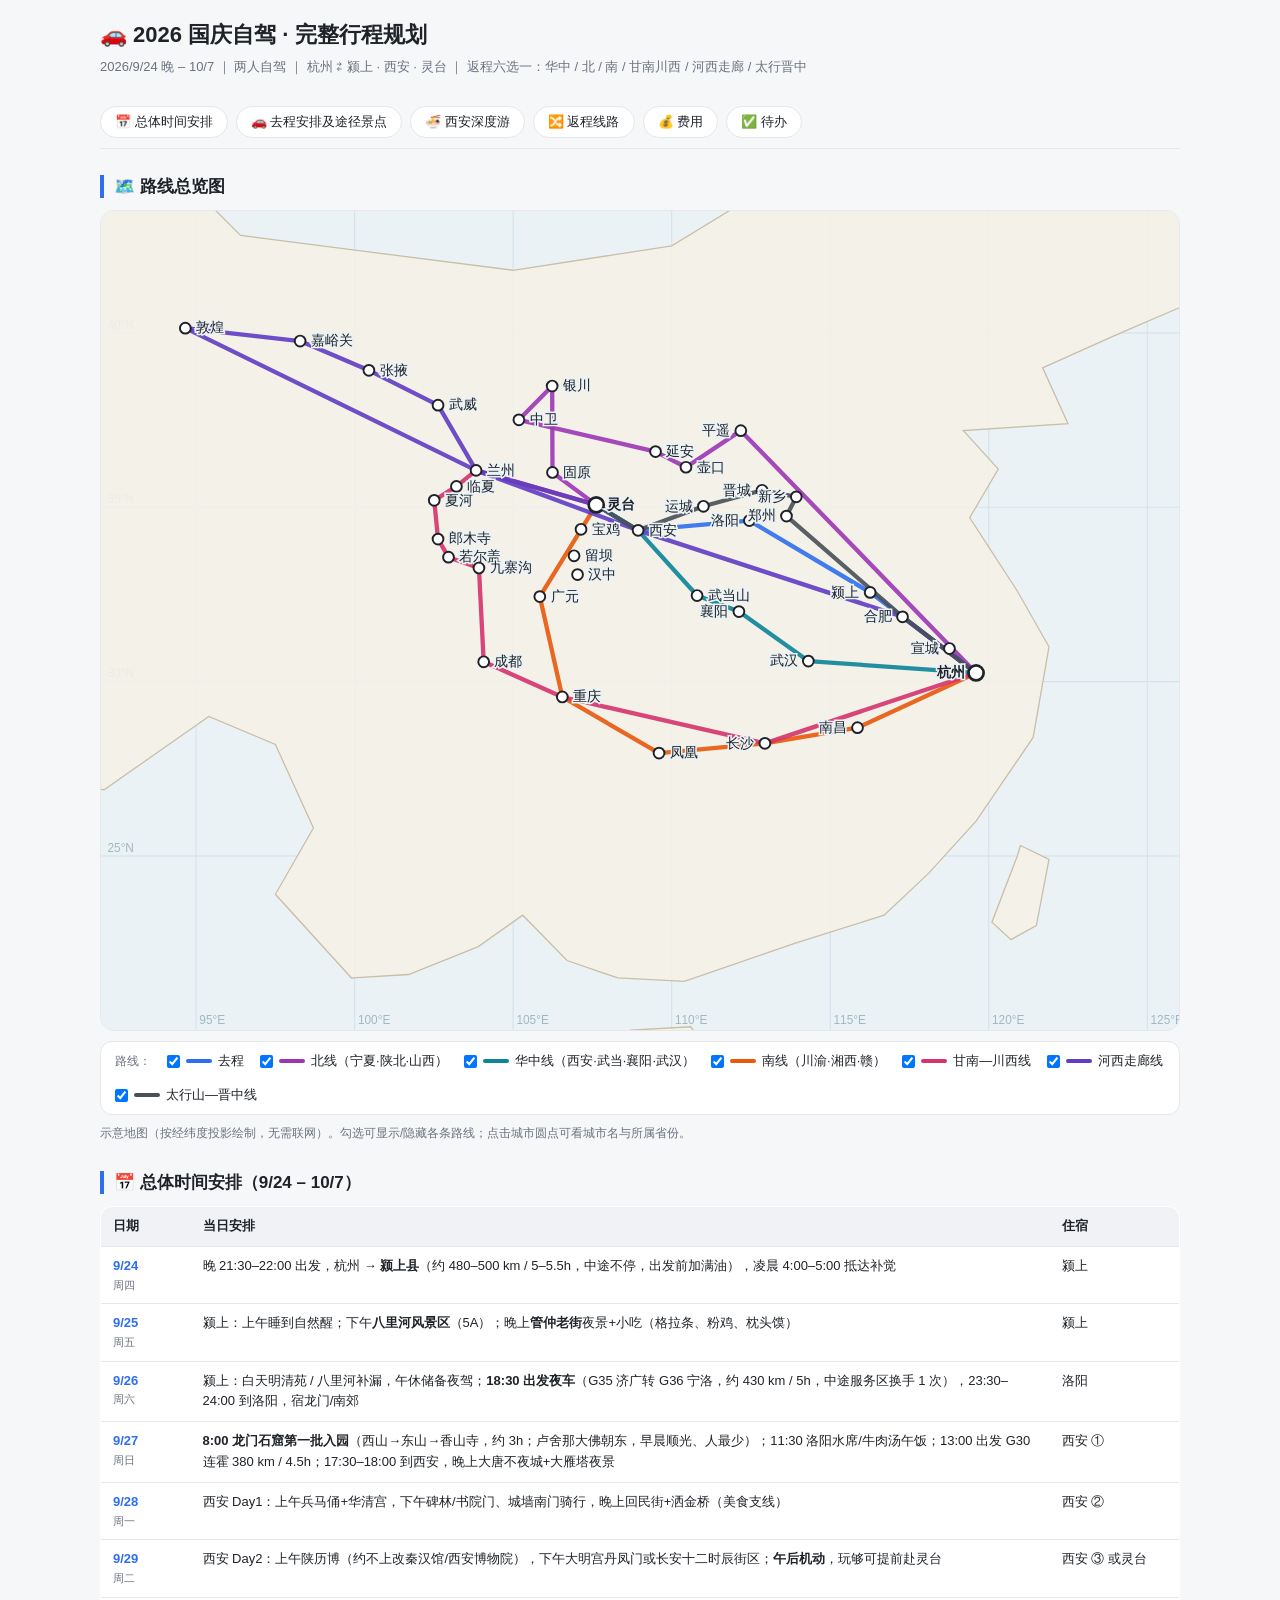
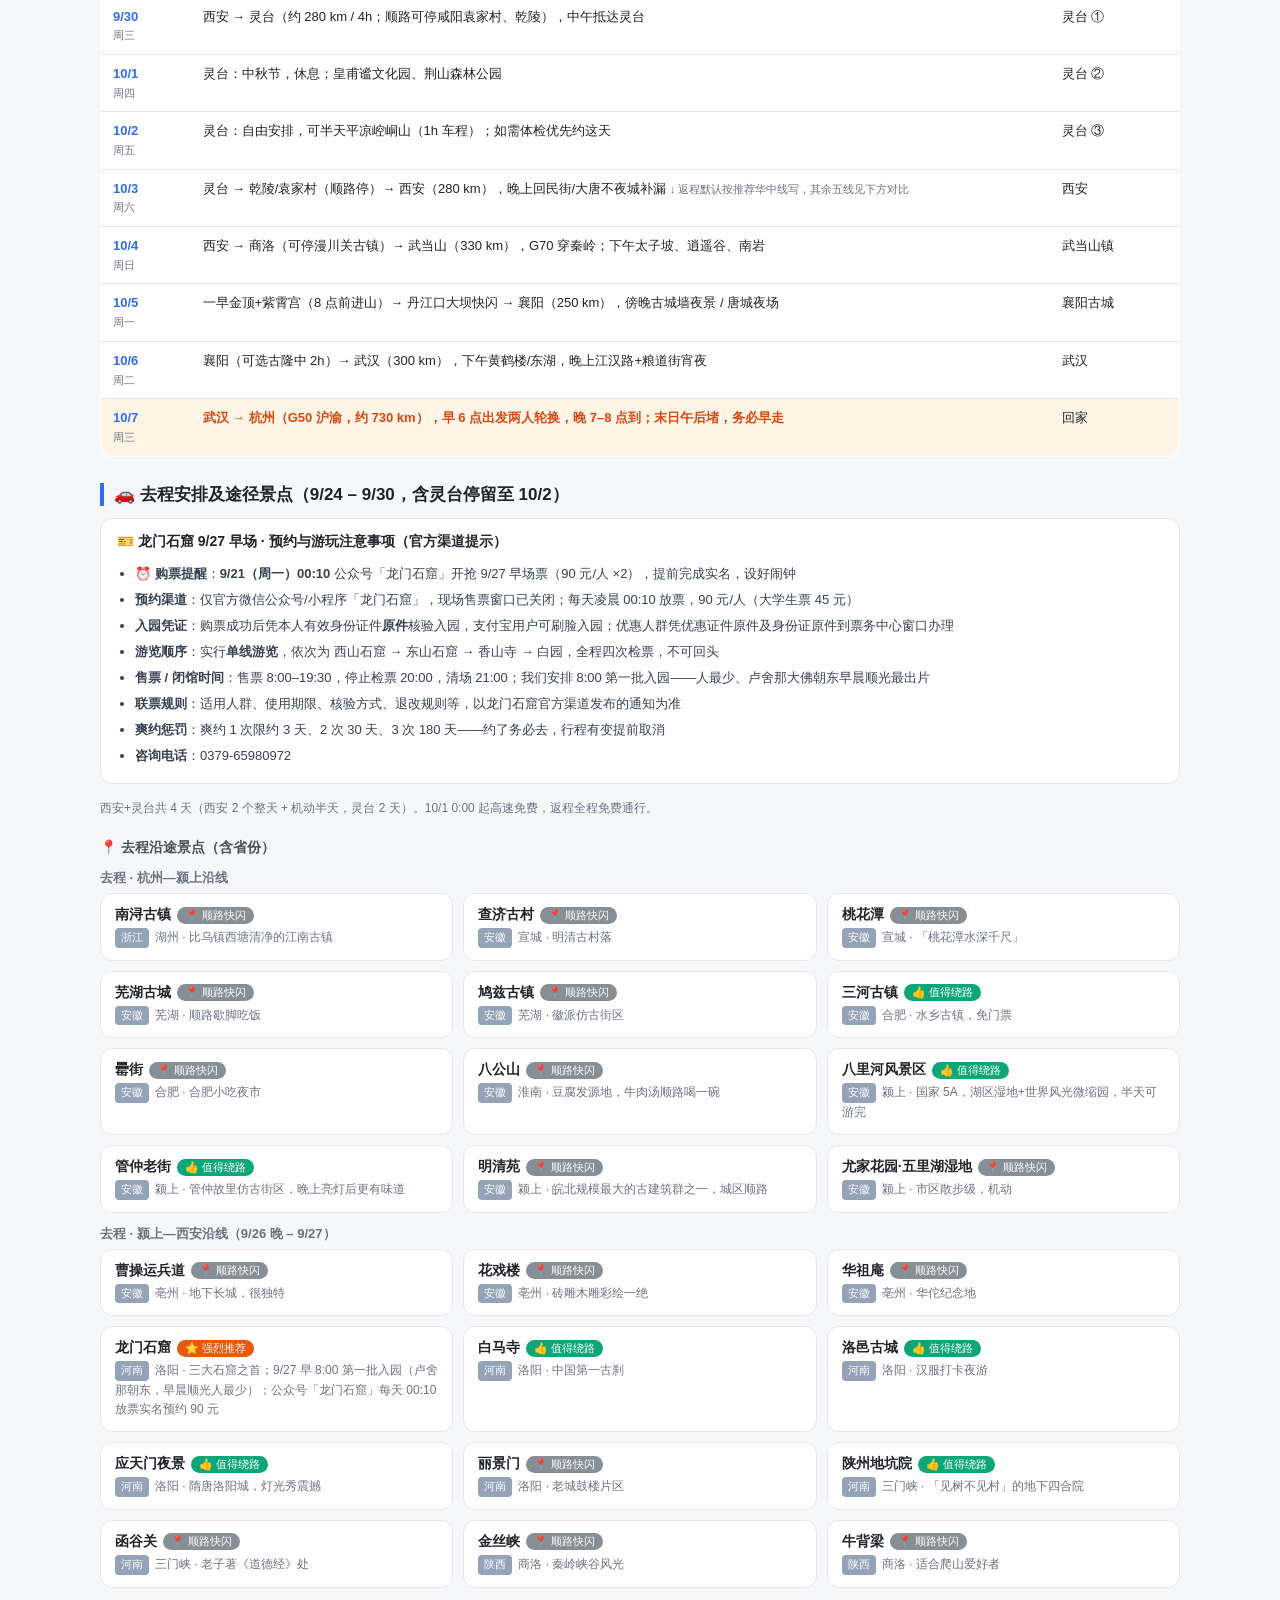
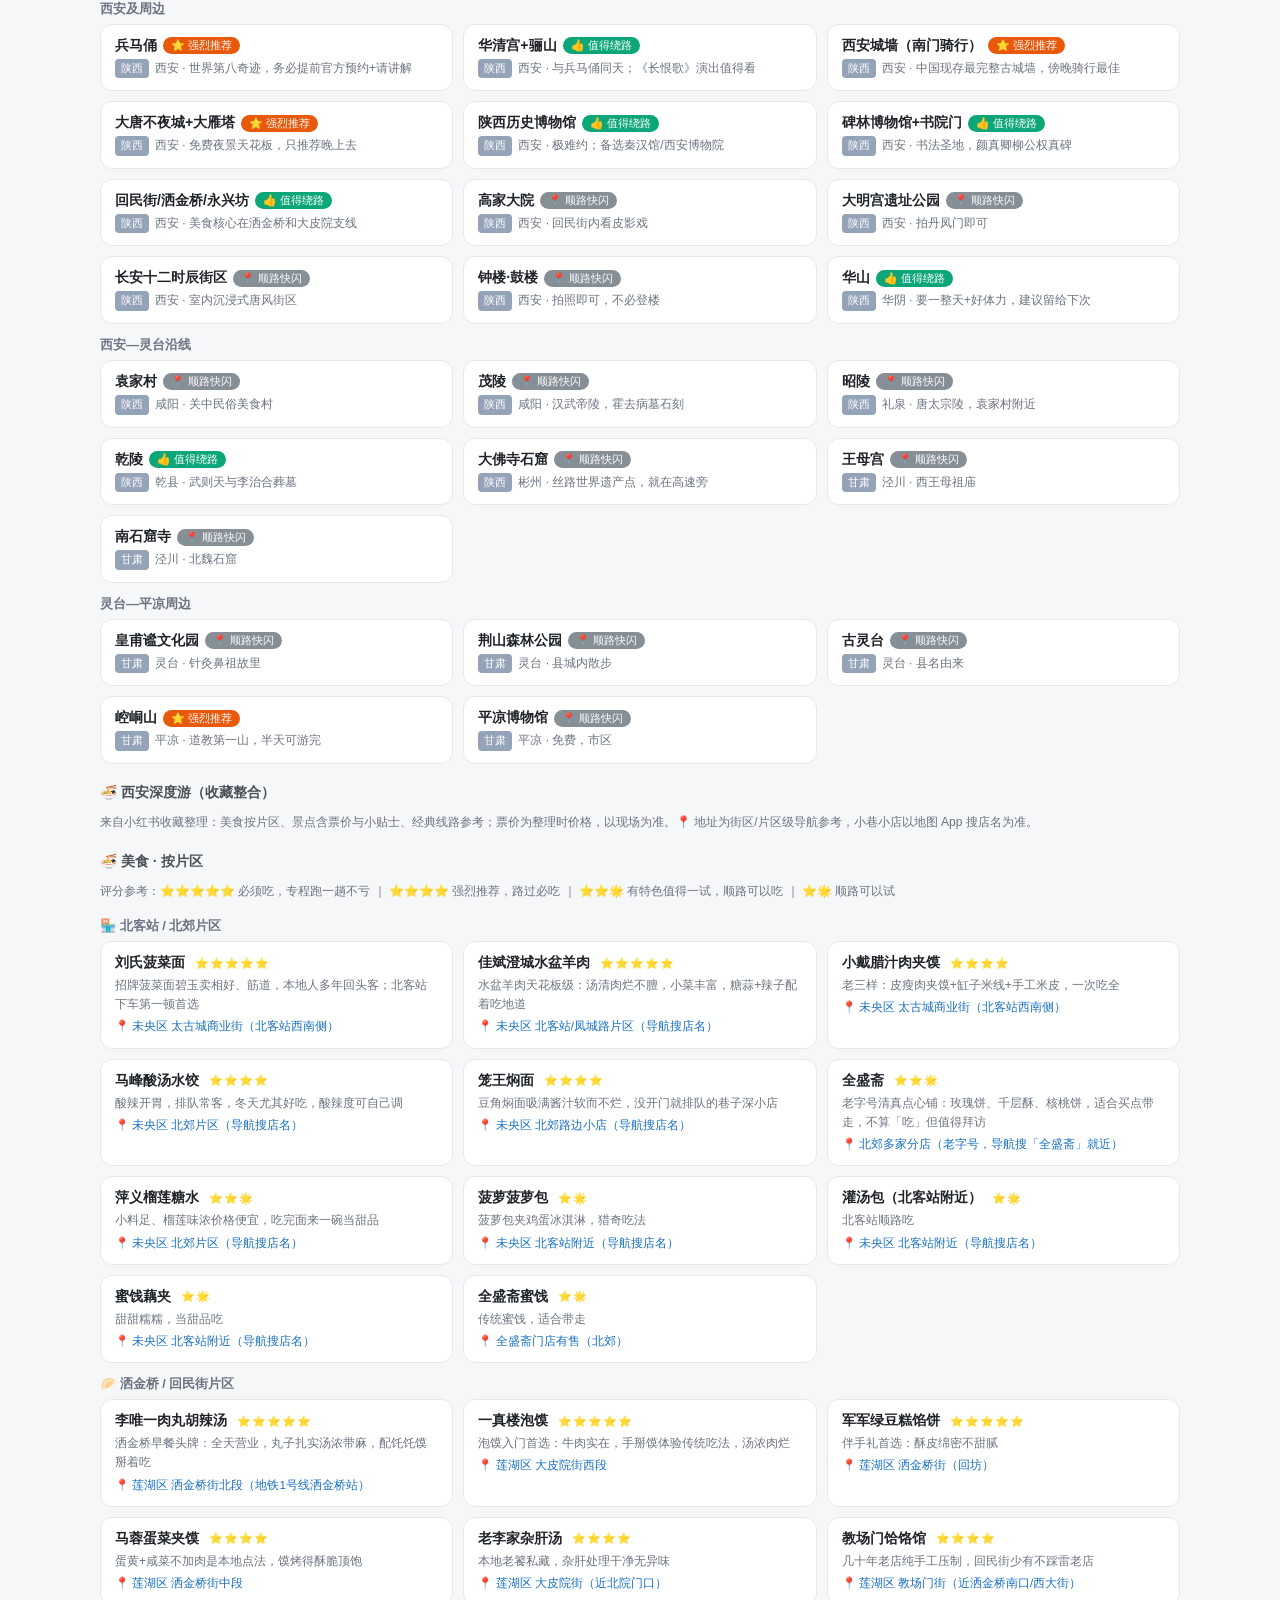
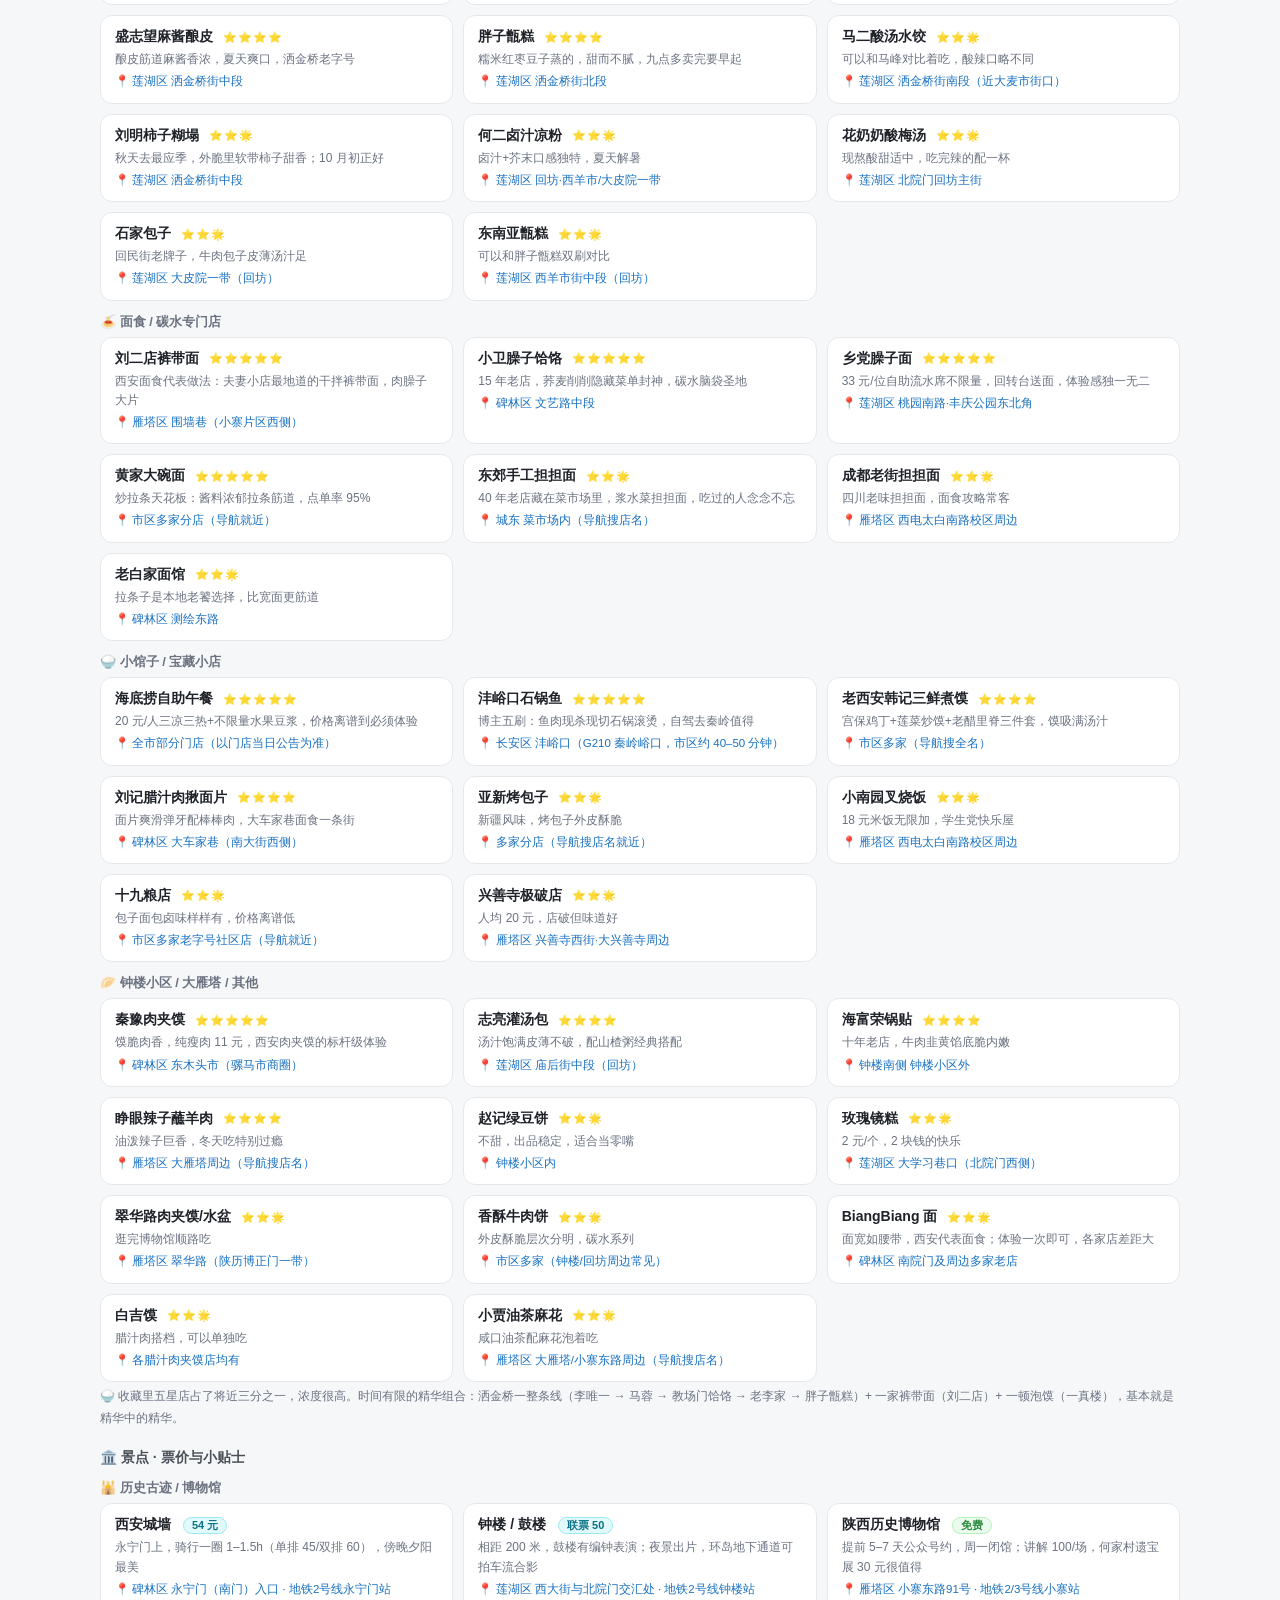
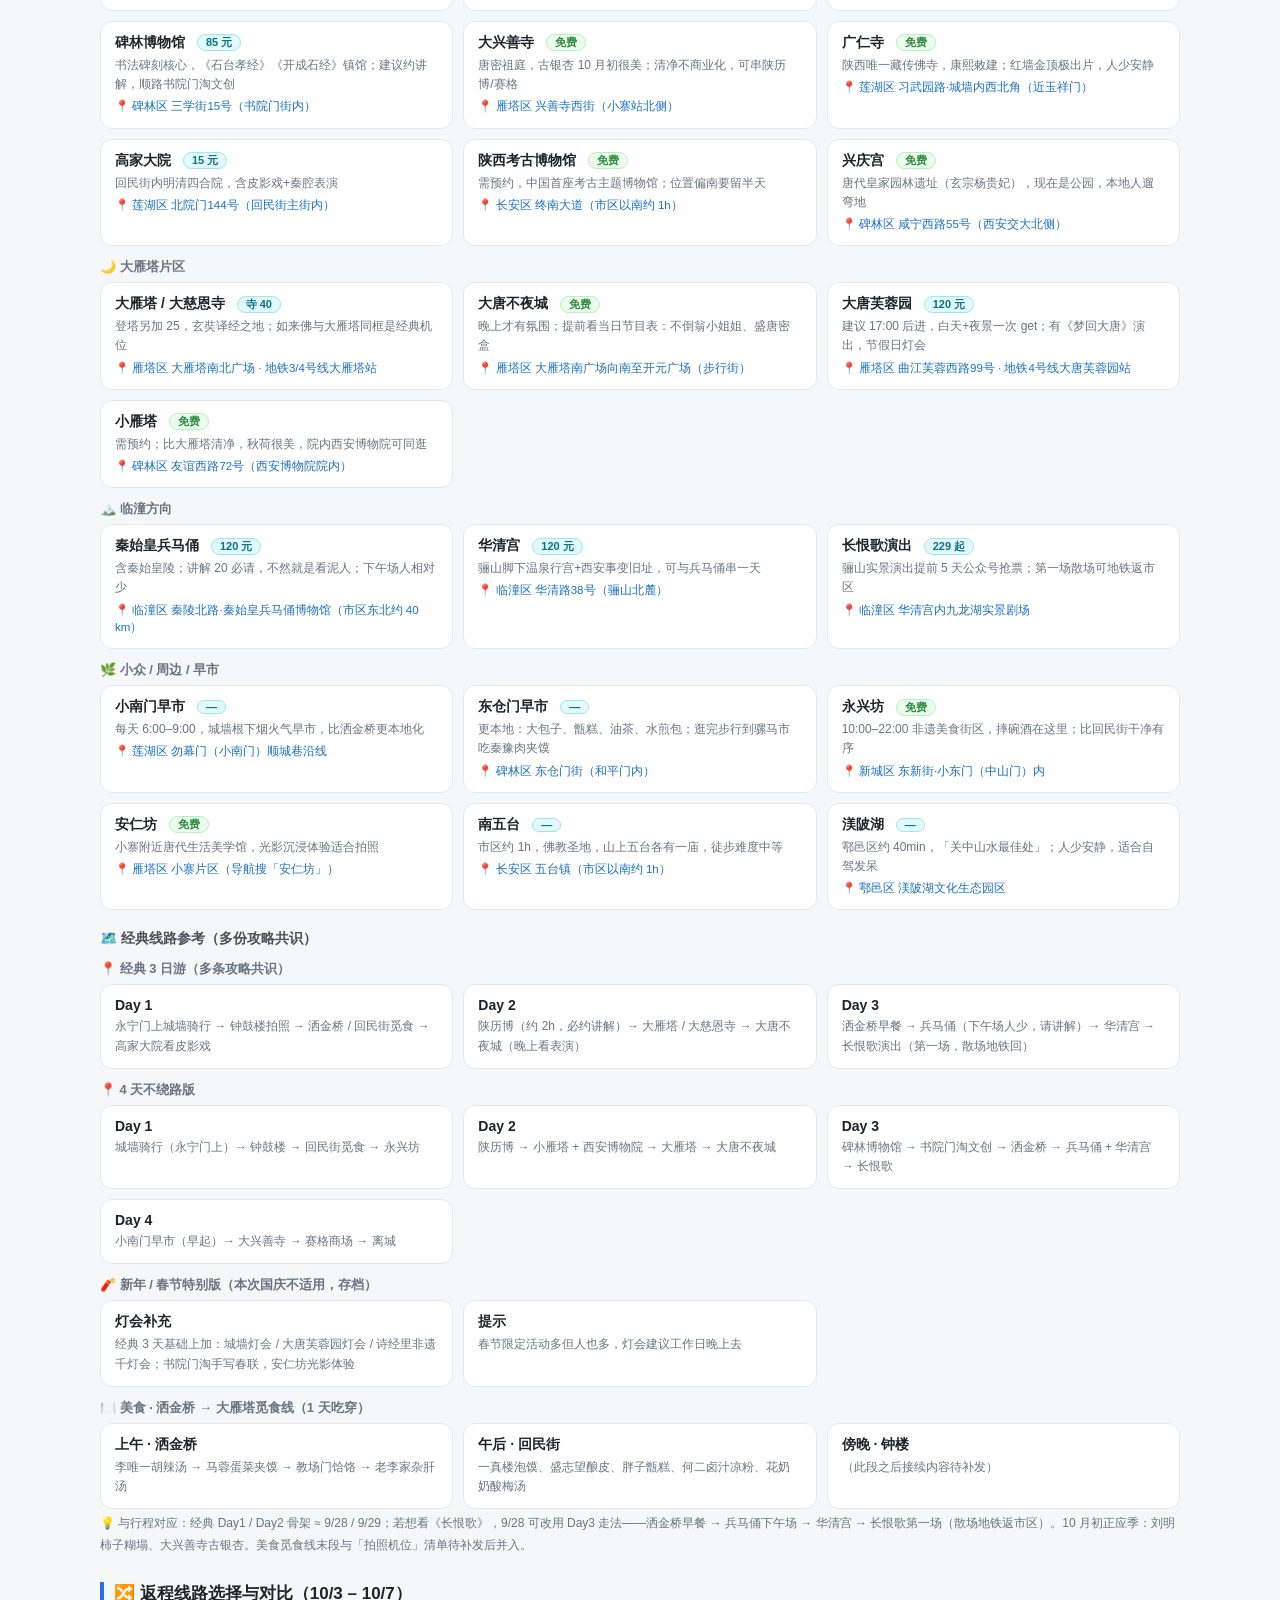
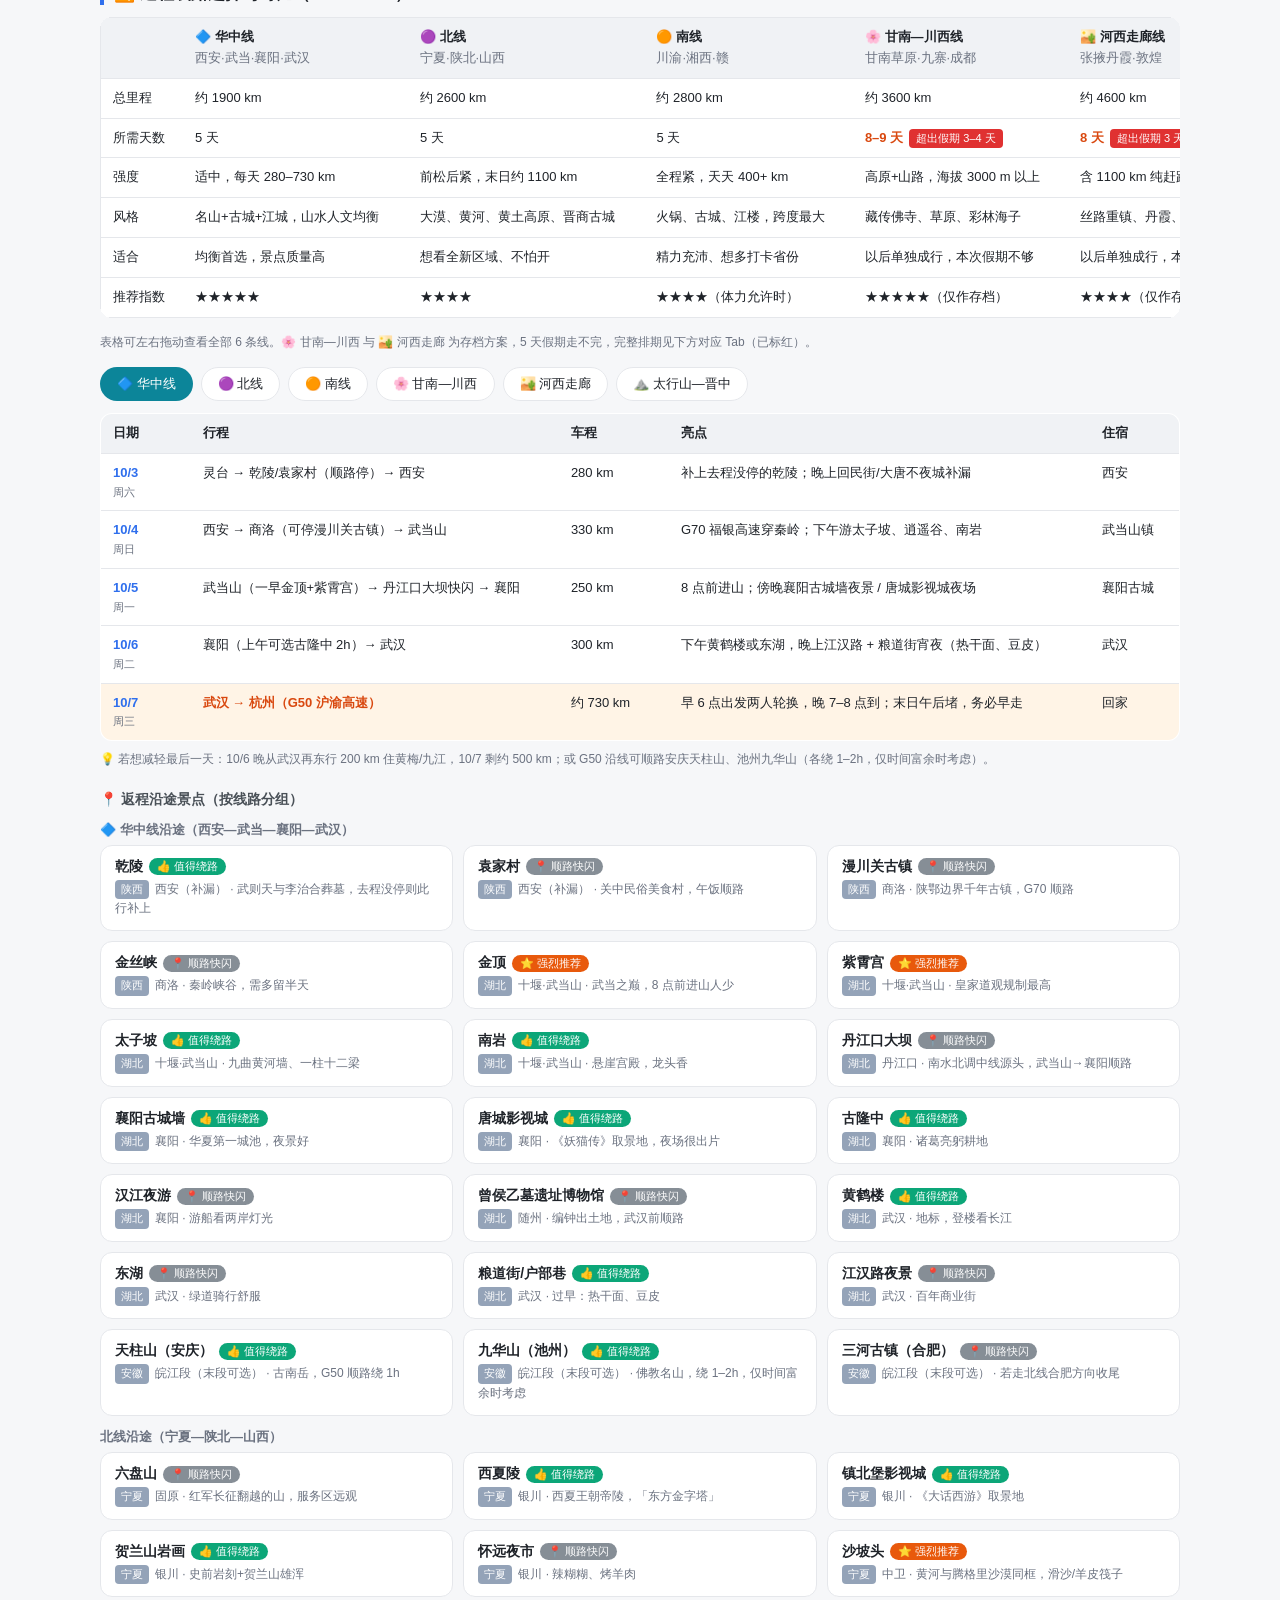
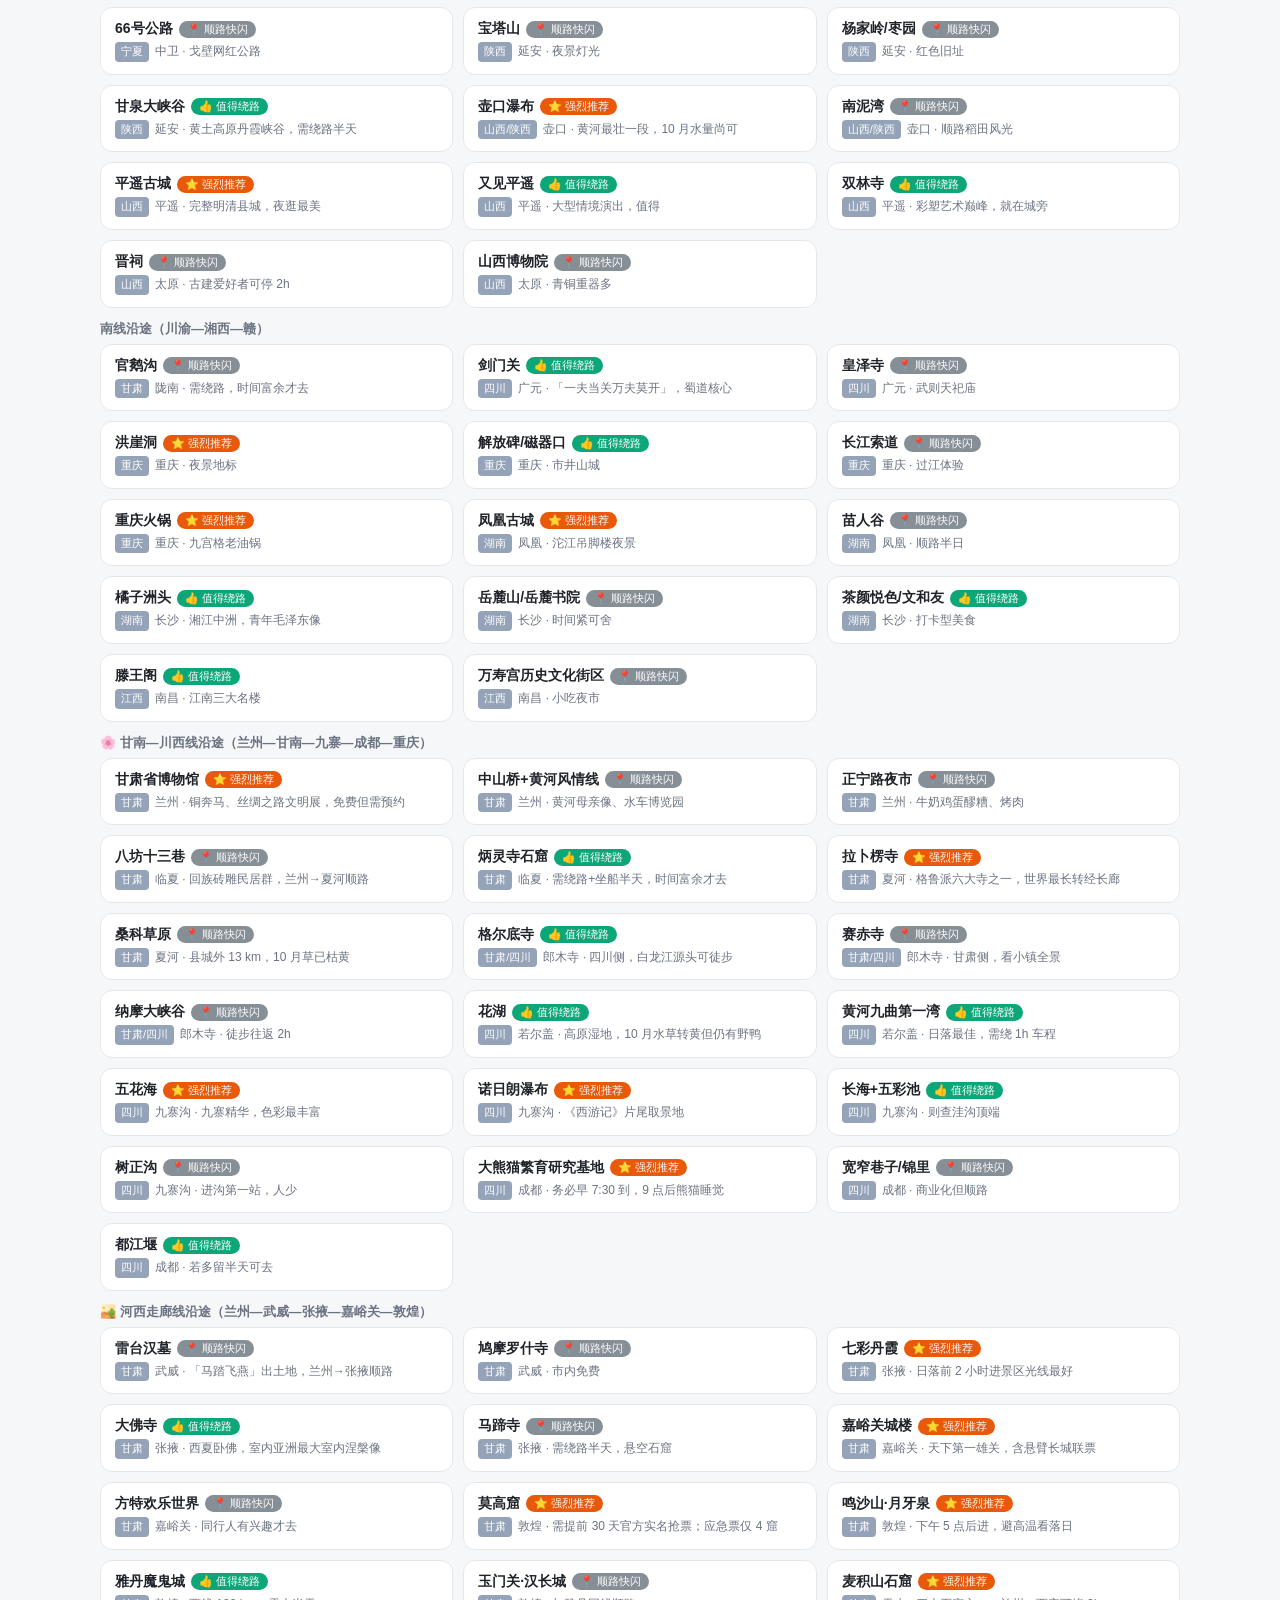
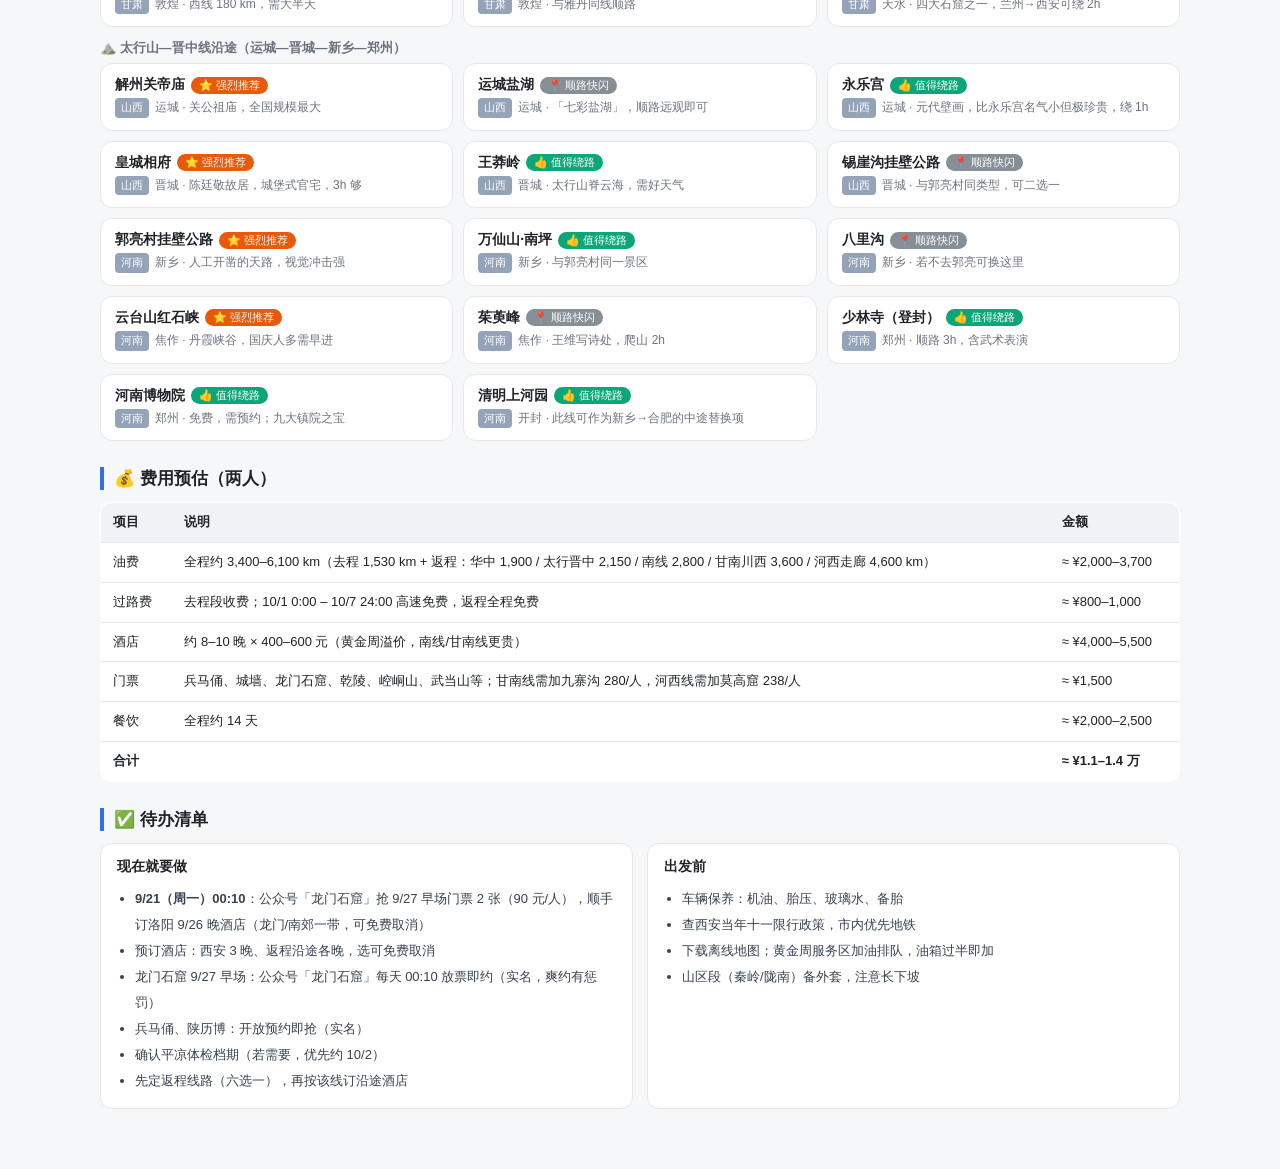
==== commit 014fe0a0: "美食整合推荐度评分：星级图例+45店分级排序+新增4家顺路小店+精华组合说明" ====
--- a/index.html
+++ b/index.html
@@ -56,6 +56,7 @@
   .price{display:inline-block; font-size:11px; color:#0b7285; background:#e3fafc; border:1px solid #99e9f2; border-radius:999px; padding:0 8px; font-weight:600; margin-left:6px; white-space:nowrap;}
   .price.free{color:#2b8a3e; background:#ebfbee; border-color:#b2f2bb;}
   .addr{font-size:11.5px; color:#1971c2; margin-top:4px; line-height:1.5;}
+  .rate{font-size:11px; margin-left:4px; white-space:nowrap; letter-spacing:1px;}
   html{scroll-behavior:smooth;}
   nav.anchor{position:sticky; top:0; z-index:30; display:flex; gap:8px; flex-wrap:wrap; background:var(--bg); padding:10px 0; border-bottom:1px solid var(--line); margin-bottom:6px;}
   nav.anchor a{border:1px solid var(--line); background:var(--card); border-radius:999px; padding:6px 14px; font-size:13px; text-decoration:none; color:var(--ink); white-space:nowrap;}
@@ -138,7 +139,9 @@
   <h3 class="sub" id="sec-xian">🍜 西安深度游（收藏整合）</h3>
   <div class="note">来自小红书收藏整理：美食按片区、景点含票价与小贴士、经典线路参考；票价为整理时价格，以现场为准。📍 地址为街区/片区级导航参考，小巷小店以地图 App 搜店名为准。</div>
   <h3 class="sub">🍜 美食 · 按片区</h3>
+  <div class="note">评分参考：⭐⭐⭐⭐⭐ 必须吃，专程跑一趟不亏 ｜ ⭐⭐⭐⭐ 强烈推荐，路过必吃 ｜ ⭐⭐🌟 有特色值得一试，顺路可以吃 ｜ ⭐🌟 顺路可以试</div>
   <div id="xianFood"></div>
+  <div class="note">🍚 收藏里五星店占了将近三分之一，浓度很高。时间有限的精华组合：洒金桥一整条线（李唯一 → 马蓉 → 教场门饸饹 → 老李家 → 胖子甑糕）+ 一家裤带面（刘二店）+ 一顿泡馍（一真楼），基本就是精华中的精华。</div>
   <h3 class="sub">🏛️ 景点 · 票价与小贴士</h3>
   <div id="xianAttr"></div>
   <h3 class="sub">🗺️ 经典线路参考（多份攻略共识）</h3>
@@ -554,61 +557,65 @@
 /* ---------- 西安深度攻略（收藏整合） ---------- */
 const XFOOD = [
  {g:"🏪 北客站 / 北郊片区", items:[
-  ["刘氏菠菜面","未央区 太古城商业街（北客站西南侧）","太古城店，招牌菠菜面碧绿筋道份量大；北客站下车直接去吃方便"],
-  ["佳斌澄城水盆羊肉","未央区 北客站/凤城路片区（导航搜店名）","汤清味厚，羊肉多且软烂不膻；糖蒜+辣子配着吃地道"],
-  ["小戴腊汁肉夹馍","未央区 太古城商业街（北客站西南侧）","太古城店；老三样：皮瘦肉夹馍+缸子米线+手工米皮"],
-  ["全盛斋","北郊多家分店（老字号，导航搜「全盛斋」就近）","多年老字号清真点心铺：玫瑰饼、千层酥、核桃饼，本地人送礼常去"],
-  ["萍义榴莲糖水","未央区 北郊片区（导航搜店名）","小料足、榴莲味浓价格便宜，吃完面来一碗当甜品"],
-  ["马峰酸汤水饺","未央区 北郊片区（导航搜店名）","人气排队店，皮薄馅足酸辣开胃，酸辣度可自己调"],
-  ["笼王焖面","未央区 北郊路边小店（导航搜店名）","豆角焖面吸满酱汁软而不烂，开门前就排队的巷子深小店"],
+  ["刘氏菠菜面","未央区 太古城商业街（北客站西南侧）","招牌菠菜面碧玉卖相好、筋道，本地人多年回头客；北客站下车第一顿首选","⭐⭐⭐⭐⭐"],
+  ["佳斌澄城水盆羊肉","未央区 北客站/凤城路片区（导航搜店名）","水盆羊肉天花板级：汤清肉烂不膻，小菜丰富，糖蒜+辣子配着吃地道","⭐⭐⭐⭐⭐"],
+  ["小戴腊汁肉夹馍","未央区 太古城商业街（北客站西南侧）","老三样：皮瘦肉夹馍+缸子米线+手工米皮，一次吃全","⭐⭐⭐⭐"],
+  ["马峰酸汤水饺","未央区 北郊片区（导航搜店名）","酸辣开胃，排队常客，冬天尤其好吃，酸辣度可自己调","⭐⭐⭐⭐"],
+  ["笼王焖面","未央区 北郊路边小店（导航搜店名）","豆角焖面吸满酱汁软而不烂，没开门就排队的巷子深小店","⭐⭐⭐⭐"],
+  ["全盛斋","北郊多家分店（老字号，导航搜「全盛斋」就近）","老字号清真点心铺：玫瑰饼、千层酥、核桃饼，适合买点带走，不算「吃」但值得拜访","⭐⭐🌟"],
+  ["萍义榴莲糖水","未央区 北郊片区（导航搜店名）","小料足、榴莲味浓价格便宜，吃完面来一碗当甜品","⭐⭐🌟"],
+  ["菠萝菠萝包","未央区 北客站附近（导航搜店名）","菠萝包夹鸡蛋冰淇淋，猎奇吃法","⭐🌟"],
+  ["灌汤包（北客站附近）","未央区 北客站附近（导航搜店名）","北客站顺路吃","⭐🌟"],
+  ["蜜饯藕夹","未央区 北客站附近（导航搜店名）","甜甜糯糯，当甜品吃","⭐🌟"],
+  ["全盛斋蜜饯","全盛斋门店有售（北郊）","传统蜜饯，适合带走","⭐🌟"],
  ]},
  {g:"🥟 洒金桥 / 回民街片区", items:[
-  ["李唯一肉丸胡辣汤","莲湖区 洒金桥街北段（地铁1号线洒金桥站）","全天营业，丸子扎实汤浓带麻，配饦饦馍掰着吃是经典早餐"],
-  ["马蓉蛋菜夹馍","莲湖区 洒金桥街中段","网红但确实好吃；蛋黄+咸菜不加肉是本地点法，馍烤得酥脆"],
-  ["教场门饸饹馆","莲湖区 教场门街（近洒金桥南口/西大街）","几十年老店，手工压制口感筋道，回民街少有的不踩雷老店"],
-  ["老李家杂肝汤","莲湖区 大皮院街（近北院门口）","大皮院，料足汤鲜，杂肝干净无异味，本地老饕私藏"],
-  ["一真楼泡馍","莲湖区 大皮院街西段","大皮院巷口，牛肉实在；手掰馍体验传统吃法，泡馍入门首选"],
-  ["盛志望麻酱酿皮","莲湖区 洒金桥街中段","酿皮筋道麻酱香浓，夏天爽口，洒金桥老字号"],
-  ["胖子甑糕","莲湖区 洒金桥街北段","糯米裹红枣豆子蒸的，甜而不腻，九点多卖完要早起"],
-  ["刘明柿子糊塌","莲湖区 洒金桥街中段","柿子泥和面炸的小饼，外脆里软；10 月初正应季"],
-  ["马二酸汤水饺","莲湖区 洒金桥街南段（近大麦市街口）","与马峰齐名，酸辣口略不同，可两家对比"],
-  ["何二卤汁凉粉","莲湖区 回坊·西羊市/大皮院一带","凉粉浇卤汁和芥末，口感独特，回民街经典冷食"],
-  ["花奶奶酸梅汤","莲湖区 北院门回坊主街","现熬酸甜适中，吃完辣的来一杯解腻"],
-  ["石家包子","莲湖区 大皮院一带（回坊）","牛肉包子皮薄馅多汤汁足，回民街老牌子"],
-  ["东南亚甑糕","莲湖区 西羊市街中段（回坊）","与胖子甑糕齐名，风格略不同，可以都尝"],
-  ["军军绿豆糕馅饼","莲湖区 洒金桥街（回坊）","手工绿豆馅饼酥皮绵密不甜腻，适合当伴手礼"],
+  ["李唯一肉丸胡辣汤","莲湖区 洒金桥街北段（地铁1号线洒金桥站）","洒金桥早餐头牌：全天营业，丸子扎实汤浓带麻，配饦饦馍掰着吃","⭐⭐⭐⭐⭐"],
+  ["一真楼泡馍","莲湖区 大皮院街西段","泡馍入门首选：牛肉实在，手掰馍体验传统吃法，汤浓肉烂","⭐⭐⭐⭐⭐"],
+  ["军军绿豆糕馅饼","莲湖区 洒金桥街（回坊）","伴手礼首选：酥皮绵密不甜腻","⭐⭐⭐⭐⭐"],
+  ["马蓉蛋菜夹馍","莲湖区 洒金桥街中段","蛋黄+咸菜不加肉是本地点法，馍烤得酥脆顶饱","⭐⭐⭐⭐"],
+  ["老李家杂肝汤","莲湖区 大皮院街（近北院门口）","本地老饕私藏，杂肝处理干净无异味","⭐⭐⭐⭐"],
+  ["教场门饸饹馆","莲湖区 教场门街（近洒金桥南口/西大街）","几十年老店纯手工压制，回民街少有不踩雷老店","⭐⭐⭐⭐"],
+  ["盛志望麻酱酿皮","莲湖区 洒金桥街中段","酿皮筋道麻酱香浓，夏天爽口，洒金桥老字号","⭐⭐⭐⭐"],
+  ["胖子甑糕","莲湖区 洒金桥街北段","糯米红枣豆子蒸的，甜而不腻，九点多卖完要早起","⭐⭐⭐⭐"],
+  ["马二酸汤水饺","莲湖区 洒金桥街南段（近大麦市街口）","可以和马峰对比着吃，酸辣口略不同","⭐⭐🌟"],
+  ["刘明柿子糊塌","莲湖区 洒金桥街中段","秋天去最应季，外脆里软带柿子甜香；10 月初正好","⭐⭐🌟"],
+  ["何二卤汁凉粉","莲湖区 回坊·西羊市/大皮院一带","卤汁+芥末口感独特，夏天解暑","⭐⭐🌟"],
+  ["花奶奶酸梅汤","莲湖区 北院门回坊主街","现熬酸甜适中，吃完辣的配一杯","⭐⭐🌟"],
+  ["石家包子","莲湖区 大皮院一带（回坊）","回民街老牌子，牛肉包子皮薄汤汁足","⭐⭐🌟"],
+  ["东南亚甑糕","莲湖区 西羊市街中段（回坊）","可以和胖子甑糕双刷对比","⭐⭐🌟"],
  ]},
  {g:"🍝 面食 / 碳水专门店", items:[
-  ["小卫臊子饸饹","碑林区 文艺路中段","文艺路 15 年老店；隐藏菜单荞麦削削+素臊子+油泼香椿"],
-  ["乡党臊子面","莲湖区 桃园南路·丰庆公园东北角","33 元/位自助流水席不限量，回转台送面像农村席"],
-  ["黄家大碗面","市区多家分店（导航就近）","炒拉条是招牌天花板，酱浓有嚼劲，95% 的人都点它"],
-  ["刘二店裤带面","雁塔区 围墙巷（小寨片区西侧）","南郊围墙巷夫妻店；面宽如裤带，肉臊子大片，干拌最地道"],
-  ["东郊手工担担面","城东 菜市场内（导航搜店名）","菜市场内 40 年老店，浆水菜担担面是特色"],
-  ["成都老街担担面","雁塔区 西电太白南路校区周边","西电附近，正宗四川老味，麻辣鲜香"],
-  ["老白家面馆","碑林区 测绘东路","测绘东路，拉条子比宽面更筋道，拌臊子简单但好吃"],
+  ["刘二店裤带面","雁塔区 围墙巷（小寨片区西侧）","西安面食代表做法：夫妻小店最地道的干拌裤带面，肉臊子大片","⭐⭐⭐⭐⭐"],
+  ["小卫臊子饸饹","碑林区 文艺路中段","15 年老店，荞麦削削隐藏菜单封神，碳水脑袋圣地","⭐⭐⭐⭐⭐"],
+  ["乡党臊子面","莲湖区 桃园南路·丰庆公园东北角","33 元/位自助流水席不限量，回转台送面，体验感独一无二","⭐⭐⭐⭐⭐"],
+  ["黄家大碗面","市区多家分店（导航就近）","炒拉条天花板：酱料浓郁拉条筋道，点单率 95%","⭐⭐⭐⭐⭐"],
+  ["东郊手工担担面","城东 菜市场内（导航搜店名）","40 年老店藏在菜市场里，浆水菜担担面，吃过的人念念不忘","⭐⭐🌟"],
+  ["成都老街担担面","雁塔区 西电太白南路校区周边","四川老味担担面，面食攻略常客","⭐⭐🌟"],
+  ["老白家面馆","碑林区 测绘东路","拉条子是本地老饕选择，比宽面更筋道","⭐⭐🌟"],
  ]},
  {g:"🍚 小馆子 / 宝藏小店", items:[
-  ["海底捞自助午餐","全市部分门店（以门店当日公告为准）","部分门店 20 元/人：三凉三热+水果豆浆不限量，性价比离谱"],
-  ["亚新烤包子","多家分店（导航搜店名就近）","新疆风味，烤包子外皮酥脆，拌面和烤羊肉也出色"],
-  ["小南园叉烧饭","雁塔区 西电太白南路校区周边","西电附近；18 元米饭无限加，叉烧鸡腿 6 元，穷鬼快乐屋"],
-  ["十九粮店","市区多家老字号社区店（导航就近）","包子面包卤味价格低到离谱，路过随手买"],
-  ["老西安韩记三鲜煮馍","市区多家（导航搜全名）","必点三件套：宫保鸡丁、莲菜炒馍、老醋里脊；馍吸满汤汁"],
-  ["刘记腊汁肉揪面片","碑林区 大车家巷（南大街西侧）","大车家巷（面食一条街）；面片弹牙，配棒棒肉"],
-  ["兴善寺极破店","雁塔区 兴善寺西街·大兴善寺周边","人均 20 元，店破但味道好，就在大兴善寺附近"],
-  ["沣峪口石锅鱼","长安区 沣峪口（G210 秦岭峪口，市区约 40–50 分钟）","博主五刷；鱼现杀现切石锅滚烫；沣峪口在秦岭脚下，自驾机动可选"],
+  ["海底捞自助午餐","全市部分门店（以门店当日公告为准）","20 元/人三凉三热+不限量水果豆浆，价格离谱到必须体验","⭐⭐⭐⭐⭐"],
+  ["沣峪口石锅鱼","长安区 沣峪口（G210 秦岭峪口，市区约 40–50 分钟）","博主五刷：鱼肉现杀现切石锅滚烫，自驾去秦岭值得","⭐⭐⭐⭐⭐"],
+  ["老西安韩记三鲜煮馍","市区多家（导航搜全名）","宫保鸡丁+莲菜炒馍+老醋里脊三件套，馍吸满汤汁","⭐⭐⭐⭐"],
+  ["刘记腊汁肉揪面片","碑林区 大车家巷（南大街西侧）","面片爽滑弹牙配棒棒肉，大车家巷面食一条街","⭐⭐⭐⭐"],
+  ["亚新烤包子","多家分店（导航搜店名就近）","新疆风味，烤包子外皮酥脆","⭐⭐🌟"],
+  ["小南园叉烧饭","雁塔区 西电太白南路校区周边","18 元米饭无限加，学生党快乐屋","⭐⭐🌟"],
+  ["十九粮店","市区多家老字号社区店（导航就近）","包子面包卤味样样有，价格离谱低","⭐⭐🌟"],
+  ["兴善寺极破店","雁塔区 兴善寺西街·大兴善寺周边","人均 20 元，店破但味道好","⭐⭐🌟"],
  ]},
  {g:"🥟 钟楼小区 / 大雁塔 / 其他", items:[
-  ["秦豫肉夹馍","碑林区 东木头市（骡马市商圈）","馍烤得超脆肉香，纯瘦肉 11 元"],
-  ["志亮灌汤包","莲湖区 庙后街中段（回坊）","庙后街，汤汁饱满皮薄不破，配山楂粥是经典搭配"],
-  ["海富荣锅贴","钟楼南侧 钟楼小区外","牛肉韭黄馅底脆内嫩，本地人早饭常客"],
-  ["赵记绿豆饼","钟楼小区内","不甜腻外酥内绵密，老网红但确实好吃"],
-  ["玫瑰镜糕","莲湖区 大学习巷口（北院门西侧）","2 元/个，糯米裹玫瑰酱芝麻，经典小零食"],
-  ["翠华路肉夹馍/水盆","雁塔区 翠华路（陕历博正门一带）","陕历博出来顺便吃，这一片吃的不少"],
-  ["香酥牛肉饼","市区多家（钟楼/回坊周边常见）","外皮酥脆层次分明，牛肉馅扎实"],
-  ["BiangBiang 面","碑林区 南院门及周边多家老店","面宽如腰带一碗一根，配油泼或西红柿鸡蛋臊子"],
-  ["白吉馍","各腊汁肉夹馍店均有","腊汁肉的搭档，外酥内软单吃也好"],
-  ["睁眼辣子蘸羊肉","雁塔区 大雁塔周边（导航搜店名）","油泼辣子巨香，看着辣吃着停不下来"],
-  ["小贾油茶麻花","雁塔区 大雁塔/小寨东路周边（导航搜店名）","咸口油茶泡麻花，碳水脑袋必收"],
+  ["秦豫肉夹馍","碑林区 东木头市（骡马市商圈）","馍脆肉香，纯瘦肉 11 元，西安肉夹馍的标杆级体验","⭐⭐⭐⭐⭐"],
+  ["志亮灌汤包","莲湖区 庙后街中段（回坊）","汤汁饱满皮薄不破，配山楂粥经典搭配","⭐⭐⭐⭐"],
+  ["海富荣锅贴","钟楼南侧 钟楼小区外","十年老店，牛肉韭黄馅底脆内嫩","⭐⭐⭐⭐"],
+  ["睁眼辣子蘸羊肉","雁塔区 大雁塔周边（导航搜店名）","油泼辣子巨香，冬天吃特别过瘾","⭐⭐⭐⭐"],
+  ["赵记绿豆饼","钟楼小区内","不甜，出品稳定，适合当零嘴","⭐⭐🌟"],
+  ["玫瑰镜糕","莲湖区 大学习巷口（北院门西侧）","2 元/个，2 块钱的快乐","⭐⭐🌟"],
+  ["翠华路肉夹馍/水盆","雁塔区 翠华路（陕历博正门一带）","逛完博物馆顺路吃","⭐⭐🌟"],
+  ["香酥牛肉饼","市区多家（钟楼/回坊周边常见）","外皮酥脆层次分明，碳水系列","⭐⭐🌟"],
+  ["BiangBiang 面","碑林区 南院门及周边多家老店","面宽如腰带，西安代表面食；体验一次即可，各家店差距大","⭐⭐🌟"],
+  ["白吉馍","各腊汁肉夹馍店均有","腊汁肉搭档，可以单独吃","⭐⭐🌟"],
+  ["小贾油茶麻花","雁塔区 大雁塔/小寨东路周边（导航搜店名）","咸口油茶配麻花泡着吃","⭐⭐🌟"],
  ]},
 ];
 const XATTR = [
@@ -665,8 +672,8 @@
   ["傍晚 · 钟楼","（此段之后接续内容待补发）"],
  ]},
 ];
-const xcard = (n,price,d,addr)=>`<div class="card"><div class="name">${n}${price?`<span class="price${price==="免费"?" free":""}">${price}</span>`:""}</div><div class="desc">${d}</div>${addr?`<div class="addr">📍 ${addr}</div>`:""}</div>`;
-document.getElementById("xianFood").innerHTML = XFOOD.map(g=>`<div class="city-name">${g.g}</div><div class="cards">${g.items.map(x=>xcard(x[0],"",x[2],x[1])).join("")}</div>`).join("");
+const xcard = (n,price,d,addr,rate)=>`<div class="card"><div class="name">${n}${rate?`<span class="rate">${rate}</span>`:""}${price?`<span class="price${price==="免费"?" free":""}">${price}</span>`:""}</div><div class="desc">${d}</div>${addr?`<div class="addr">📍 ${addr}</div>`:""}</div>`;
+document.getElementById("xianFood").innerHTML = XFOOD.map(g=>`<div class="city-name">${g.g}</div><div class="cards">${g.items.map(x=>xcard(x[0],"",x[2],x[1],x[3])).join("")}</div>`).join("");
 document.getElementById("xianAttr").innerHTML = XATTR.map(g=>`<div class="city-name">${g.g}</div><div class="cards">${g.items.map(x=>xcard(x[0],x[1],x[2],x[3])).join("")}</div>`).join("");
 document.getElementById("xianRoute").innerHTML = XROUTE.map(g=>`<div class="city-name">${g.g}</div><div class="cards">${g.items.map(x=>xcard(x[0],"",x[1])).join("")}</div>`).join("");
 </script>
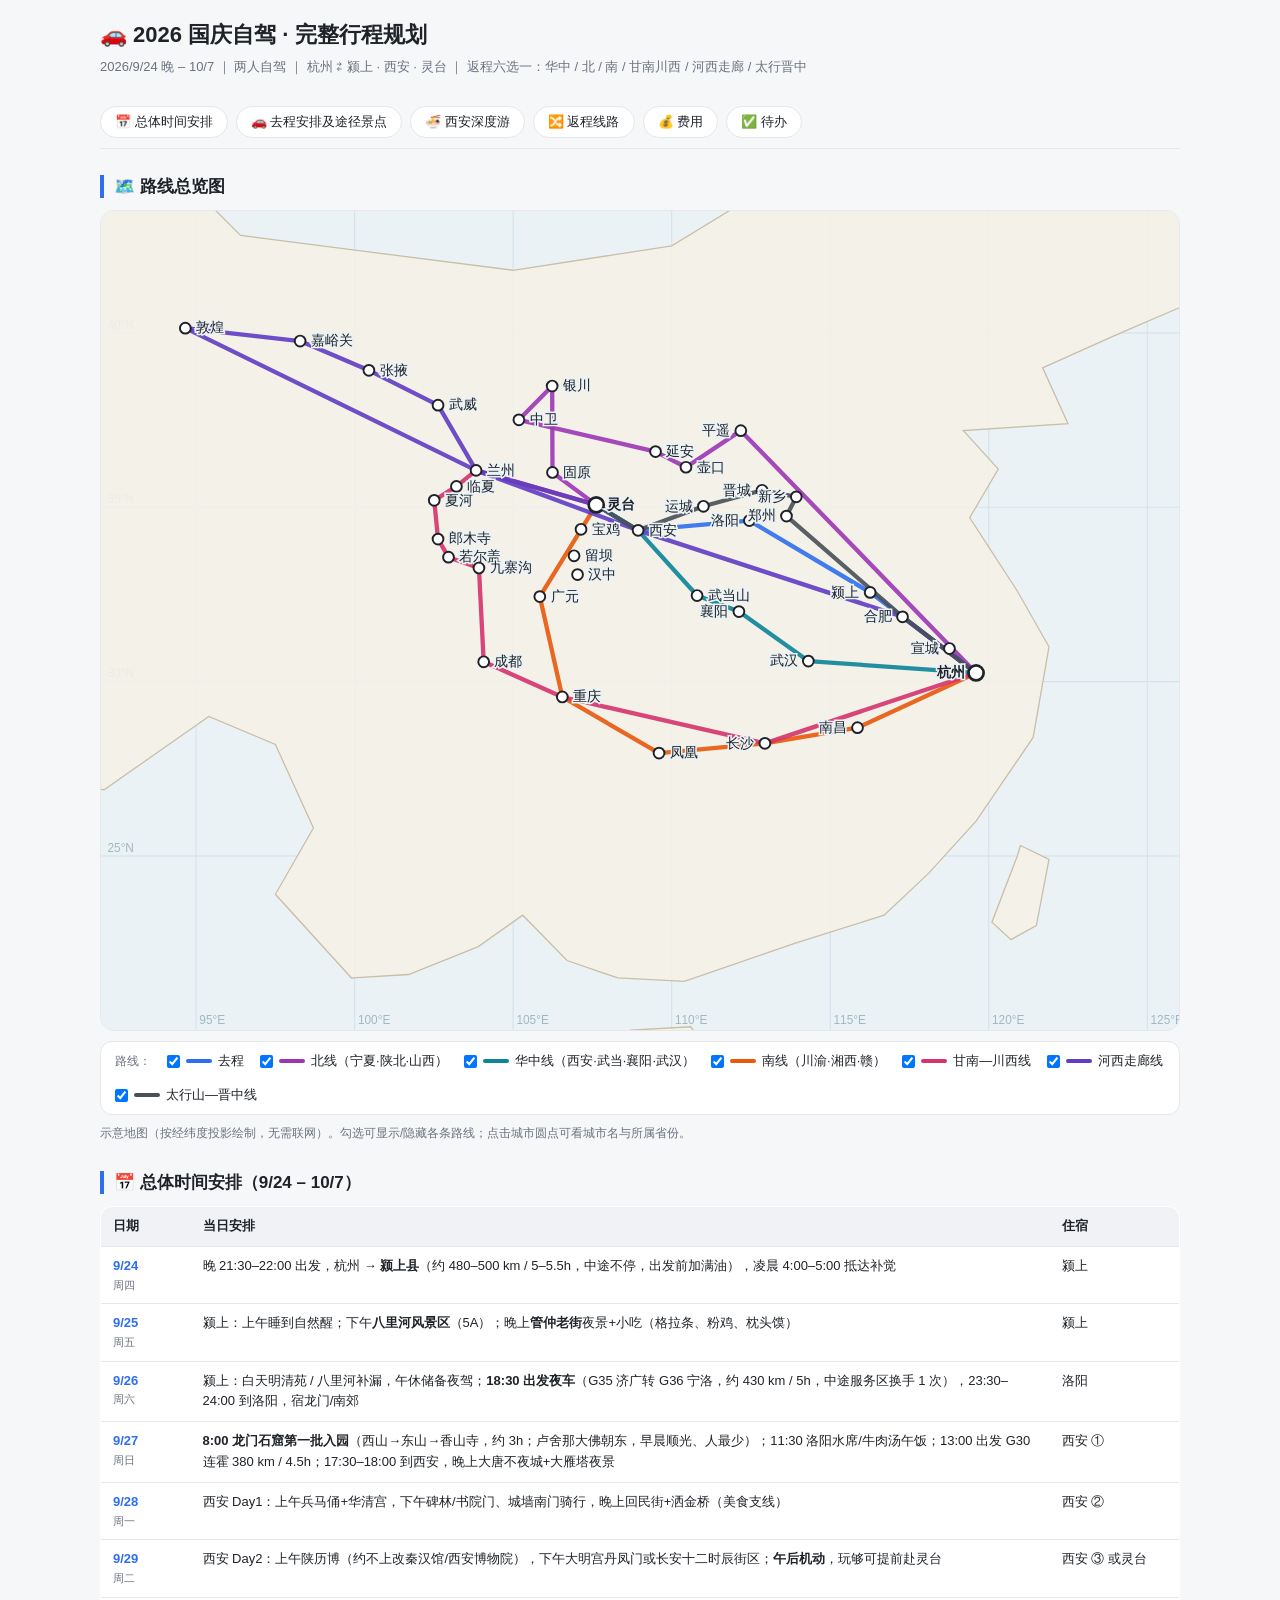
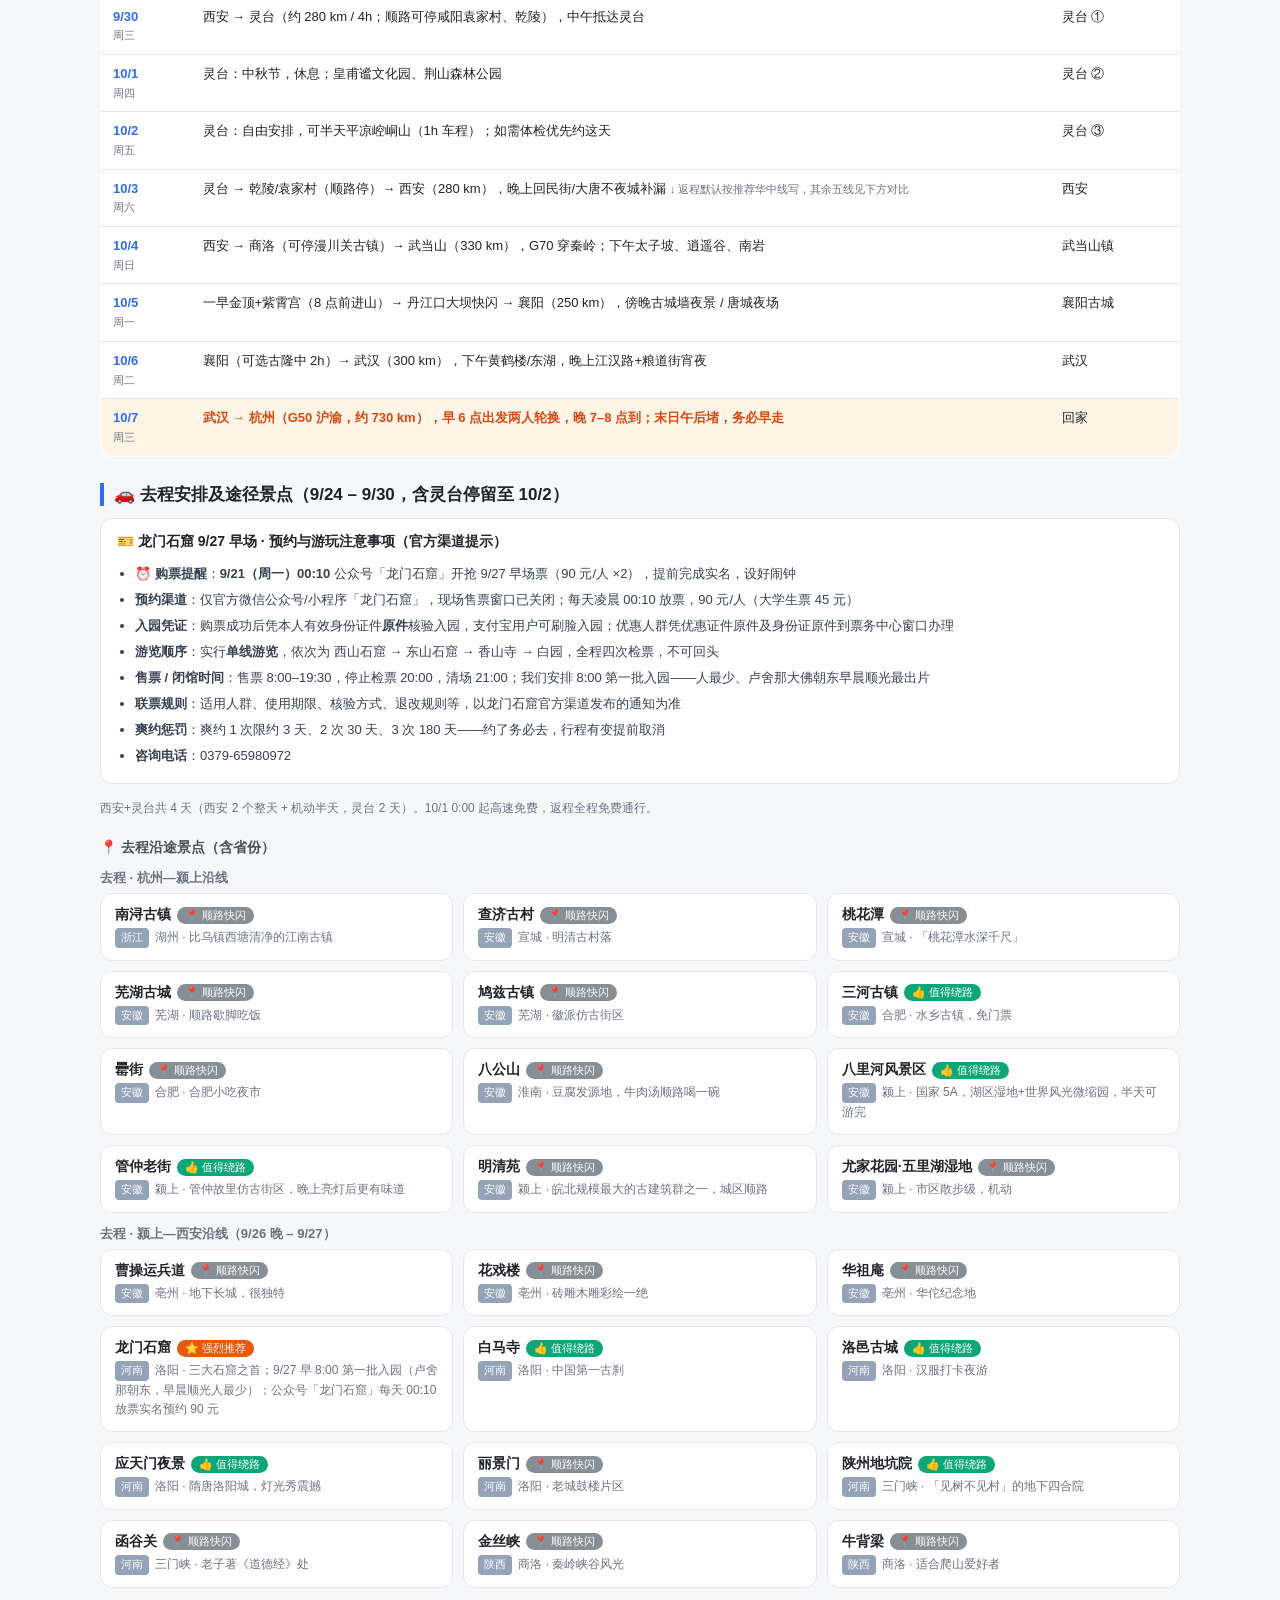
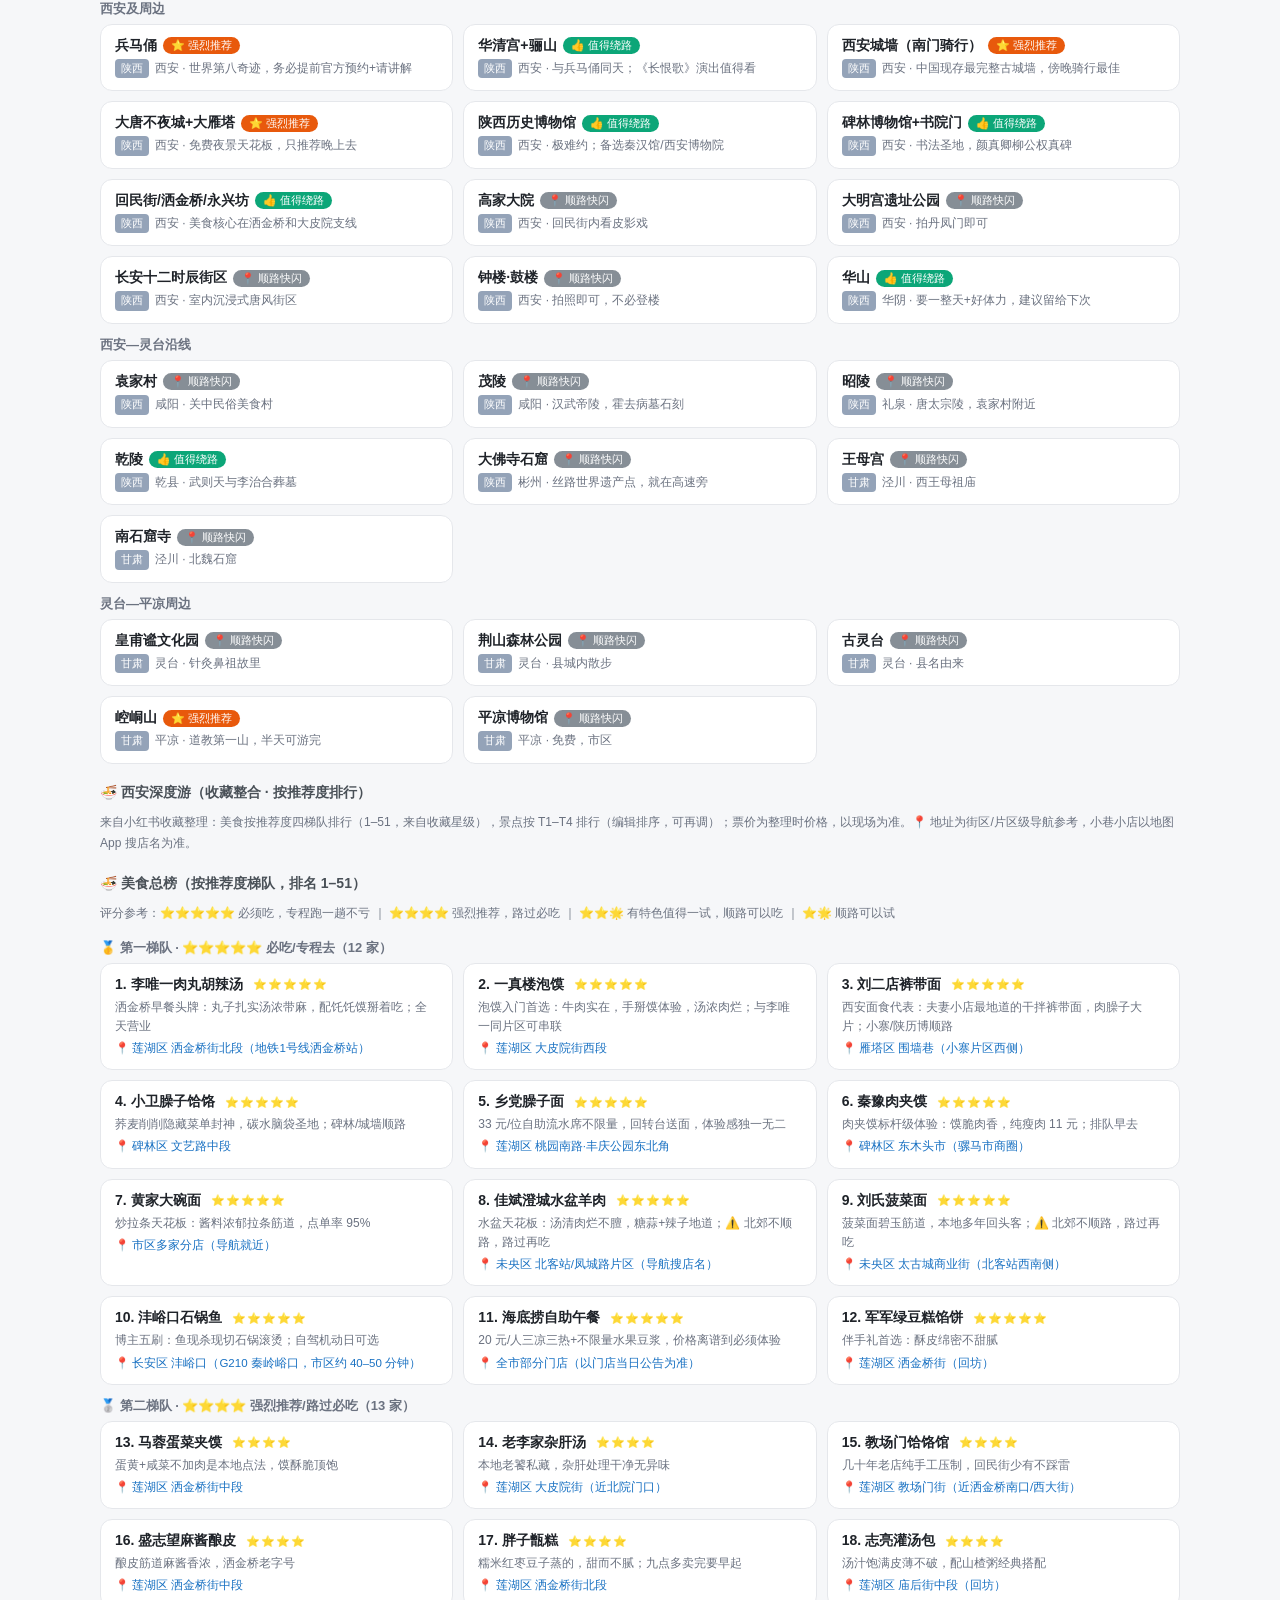
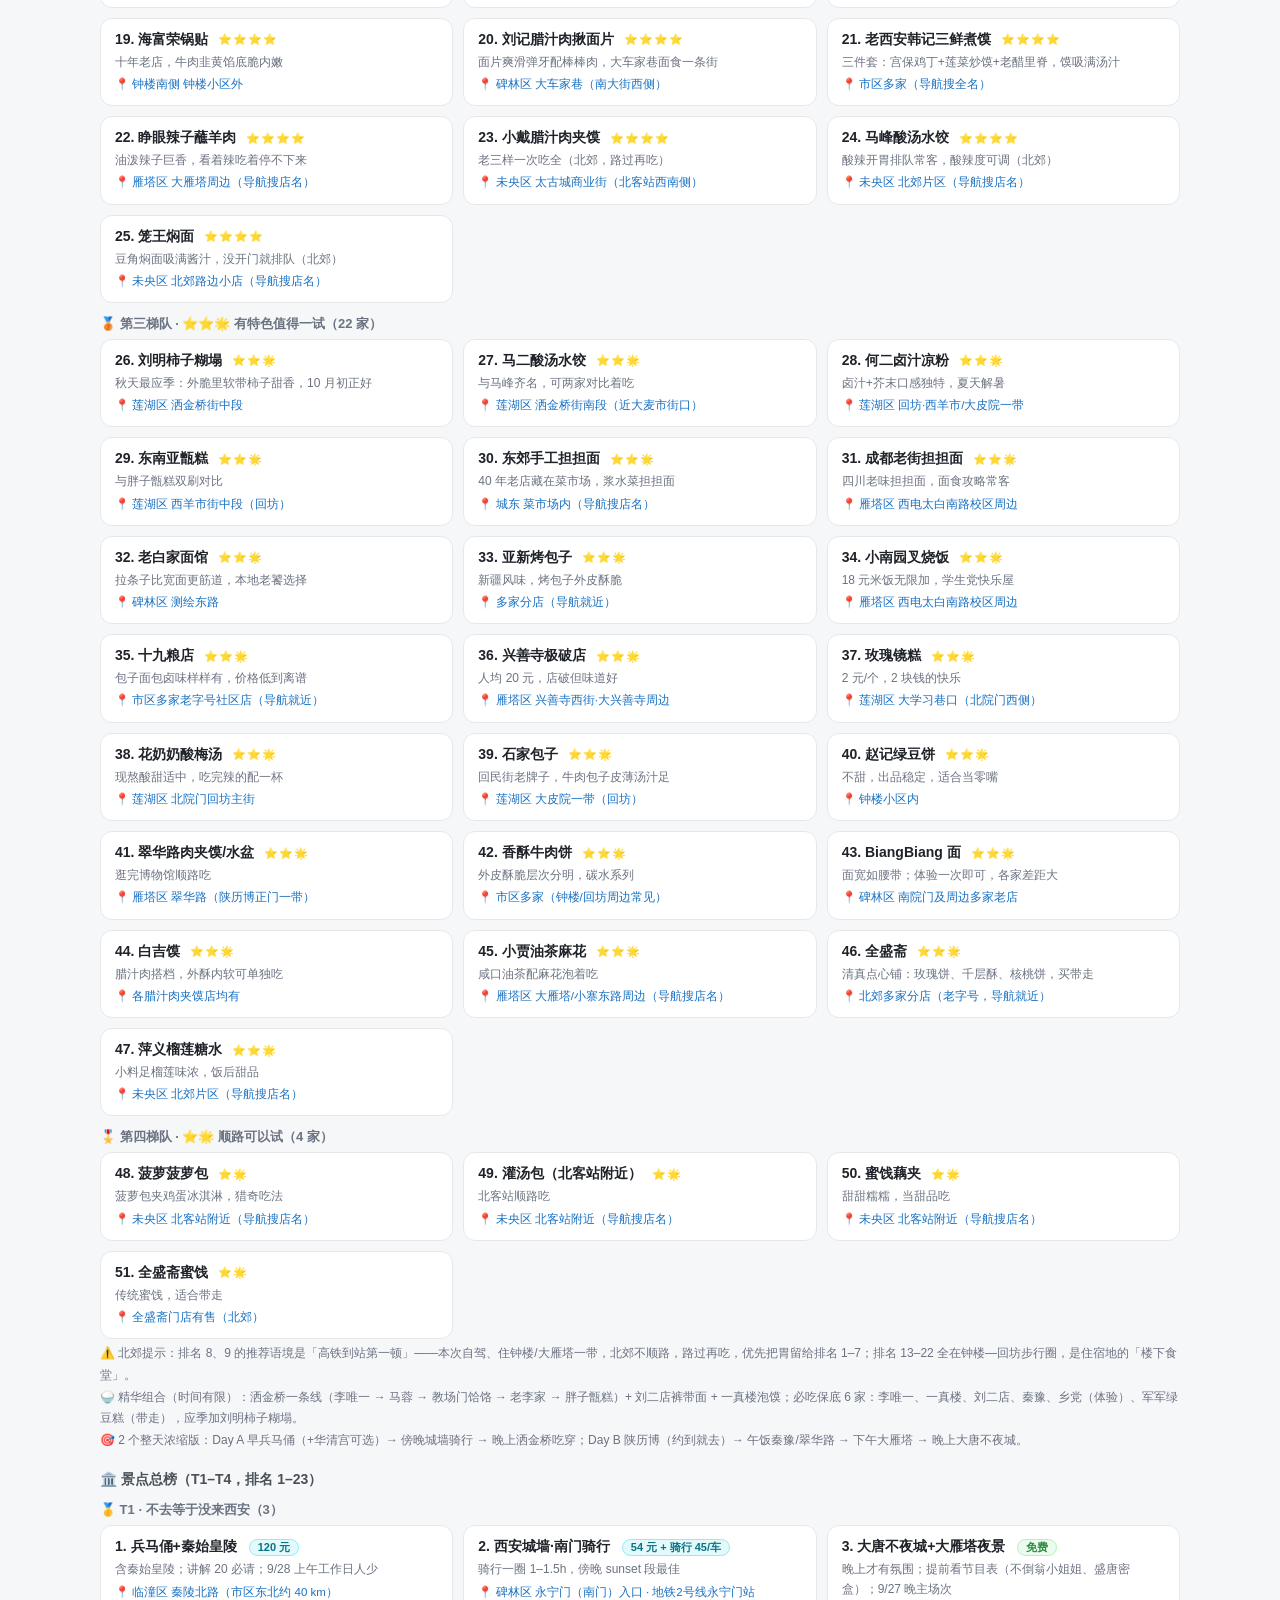
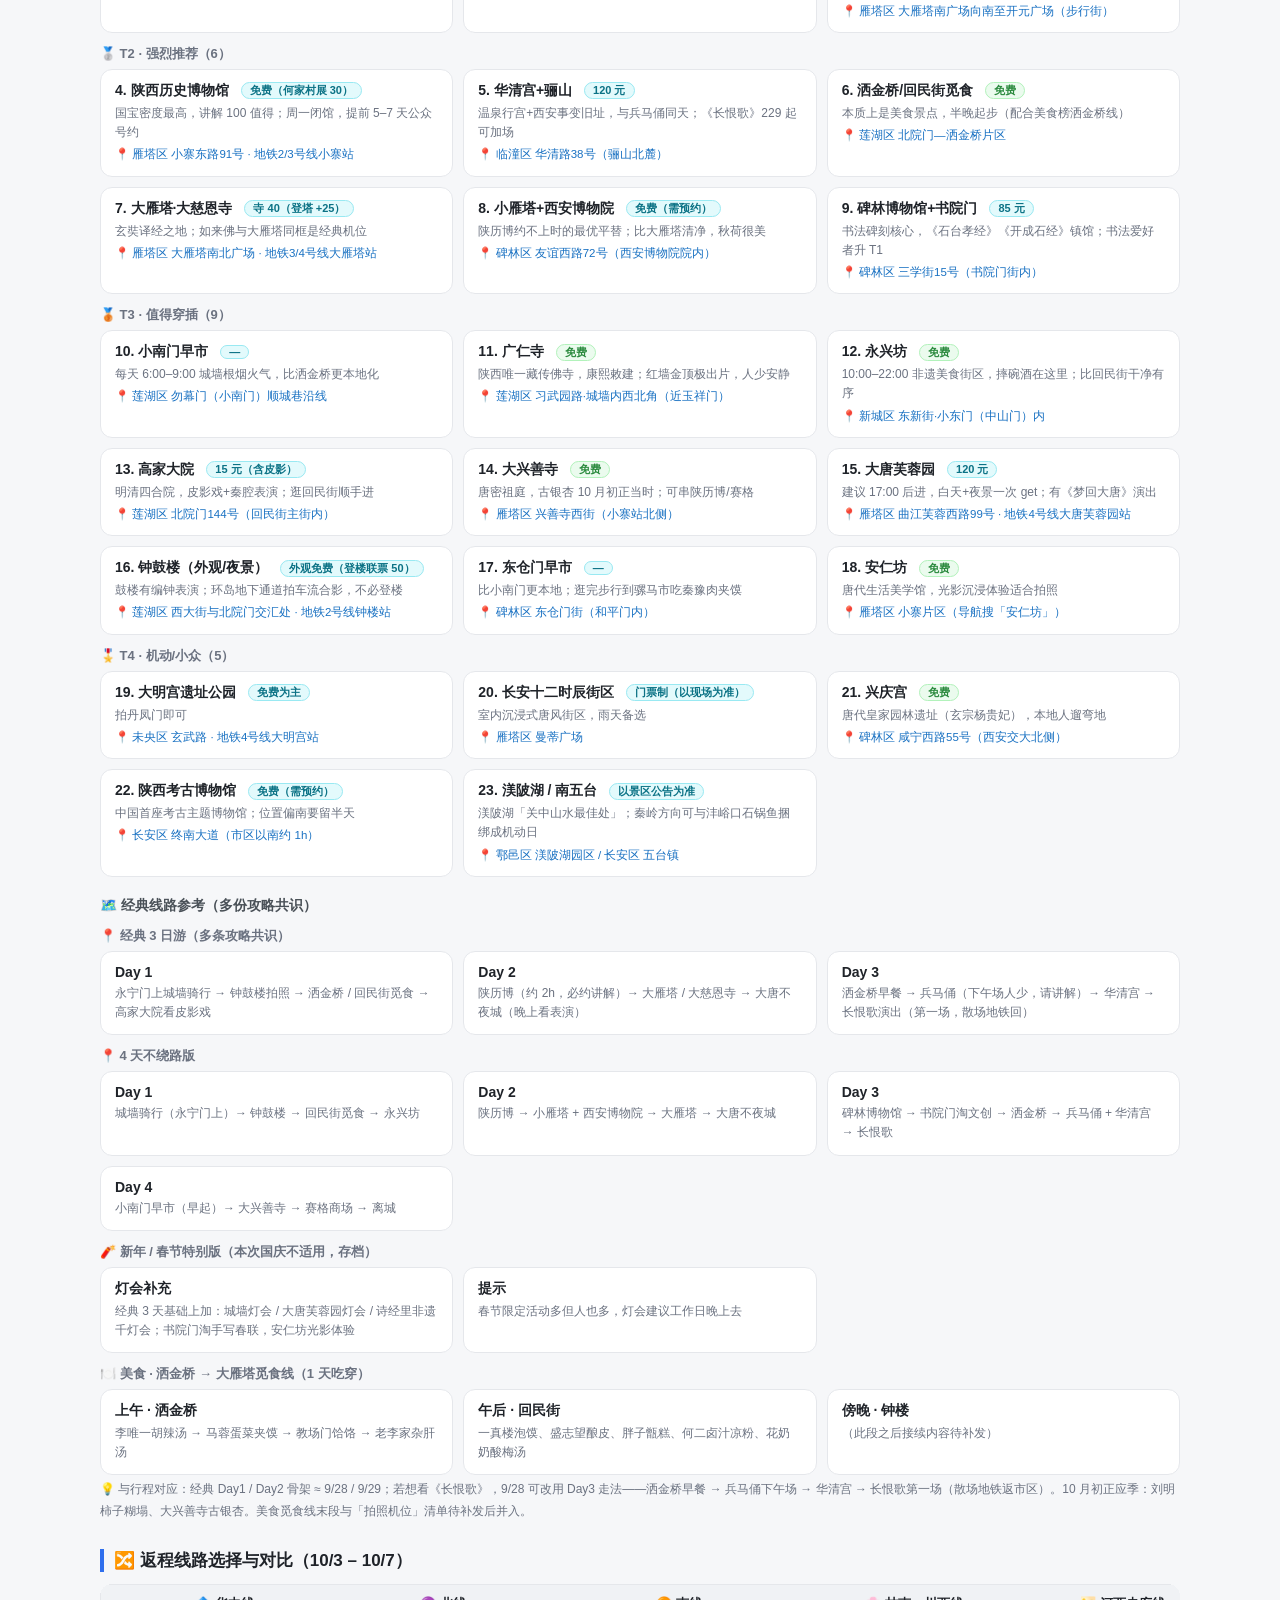
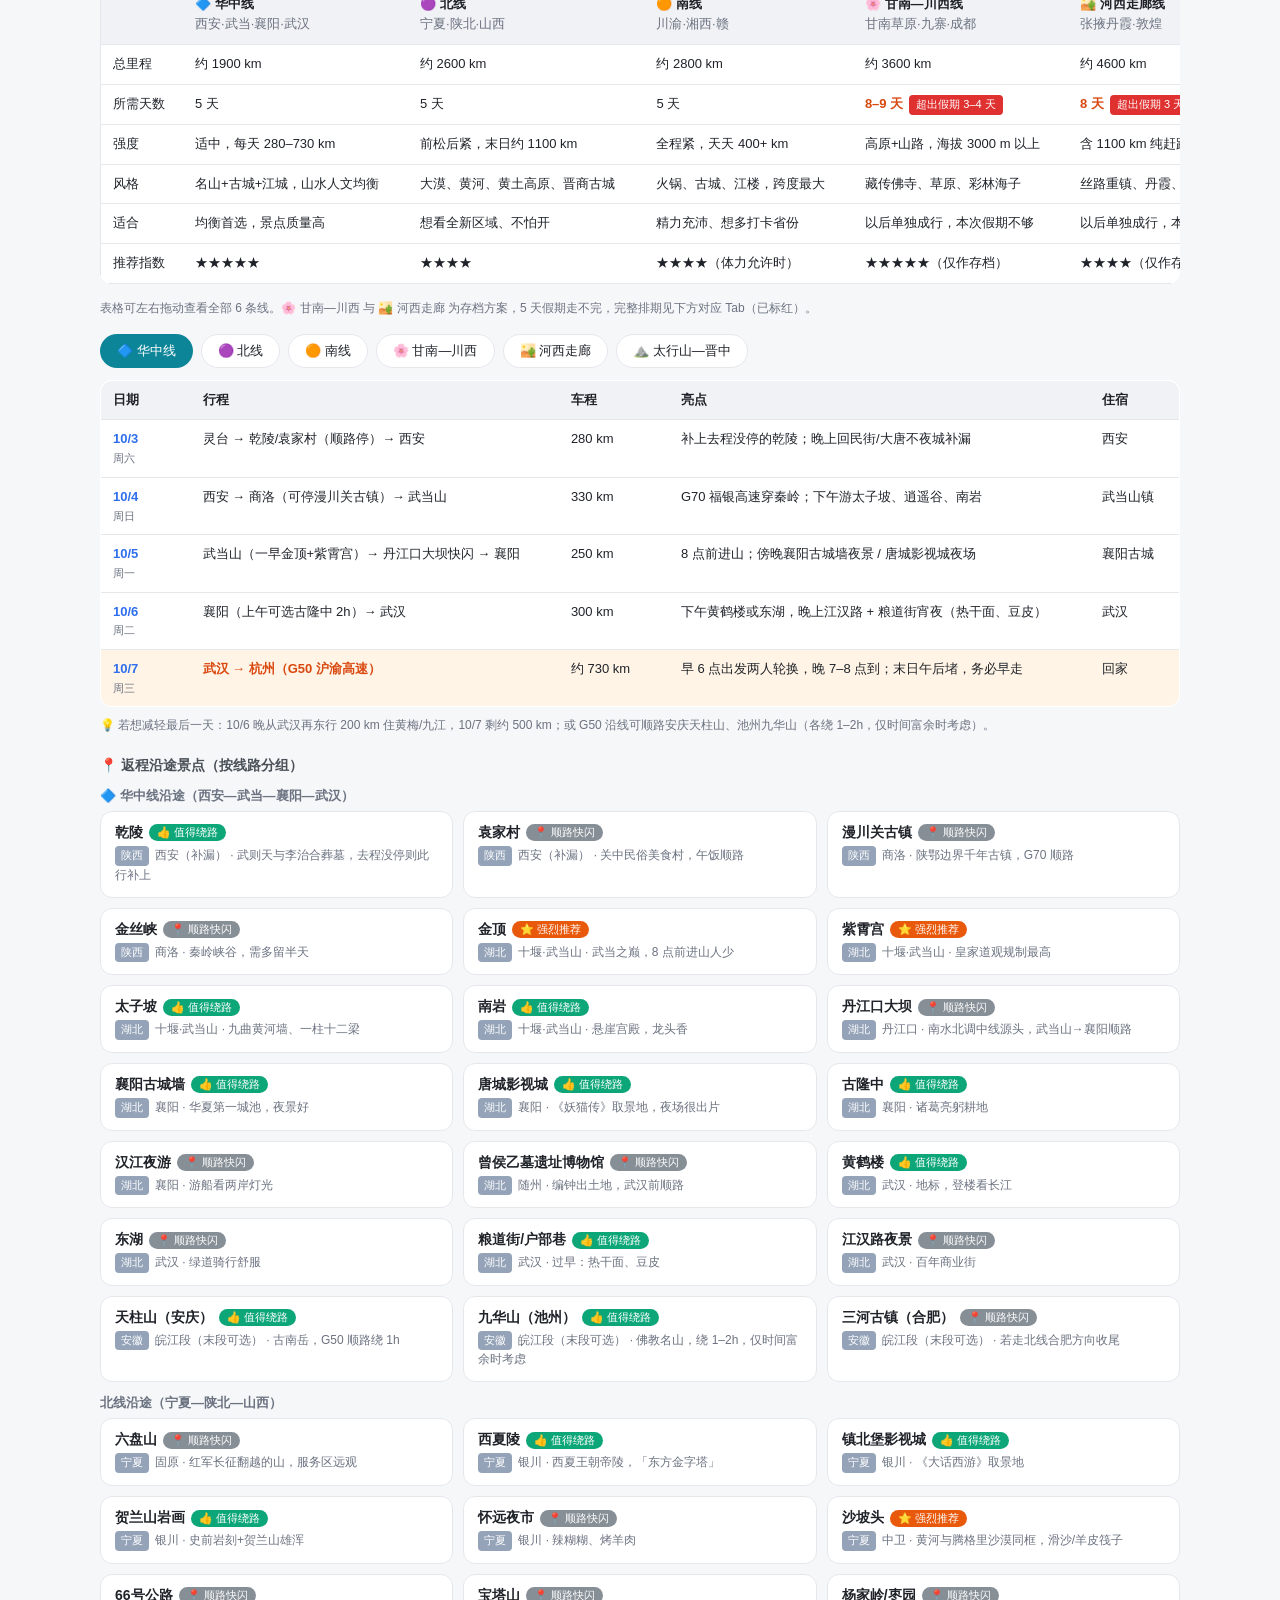
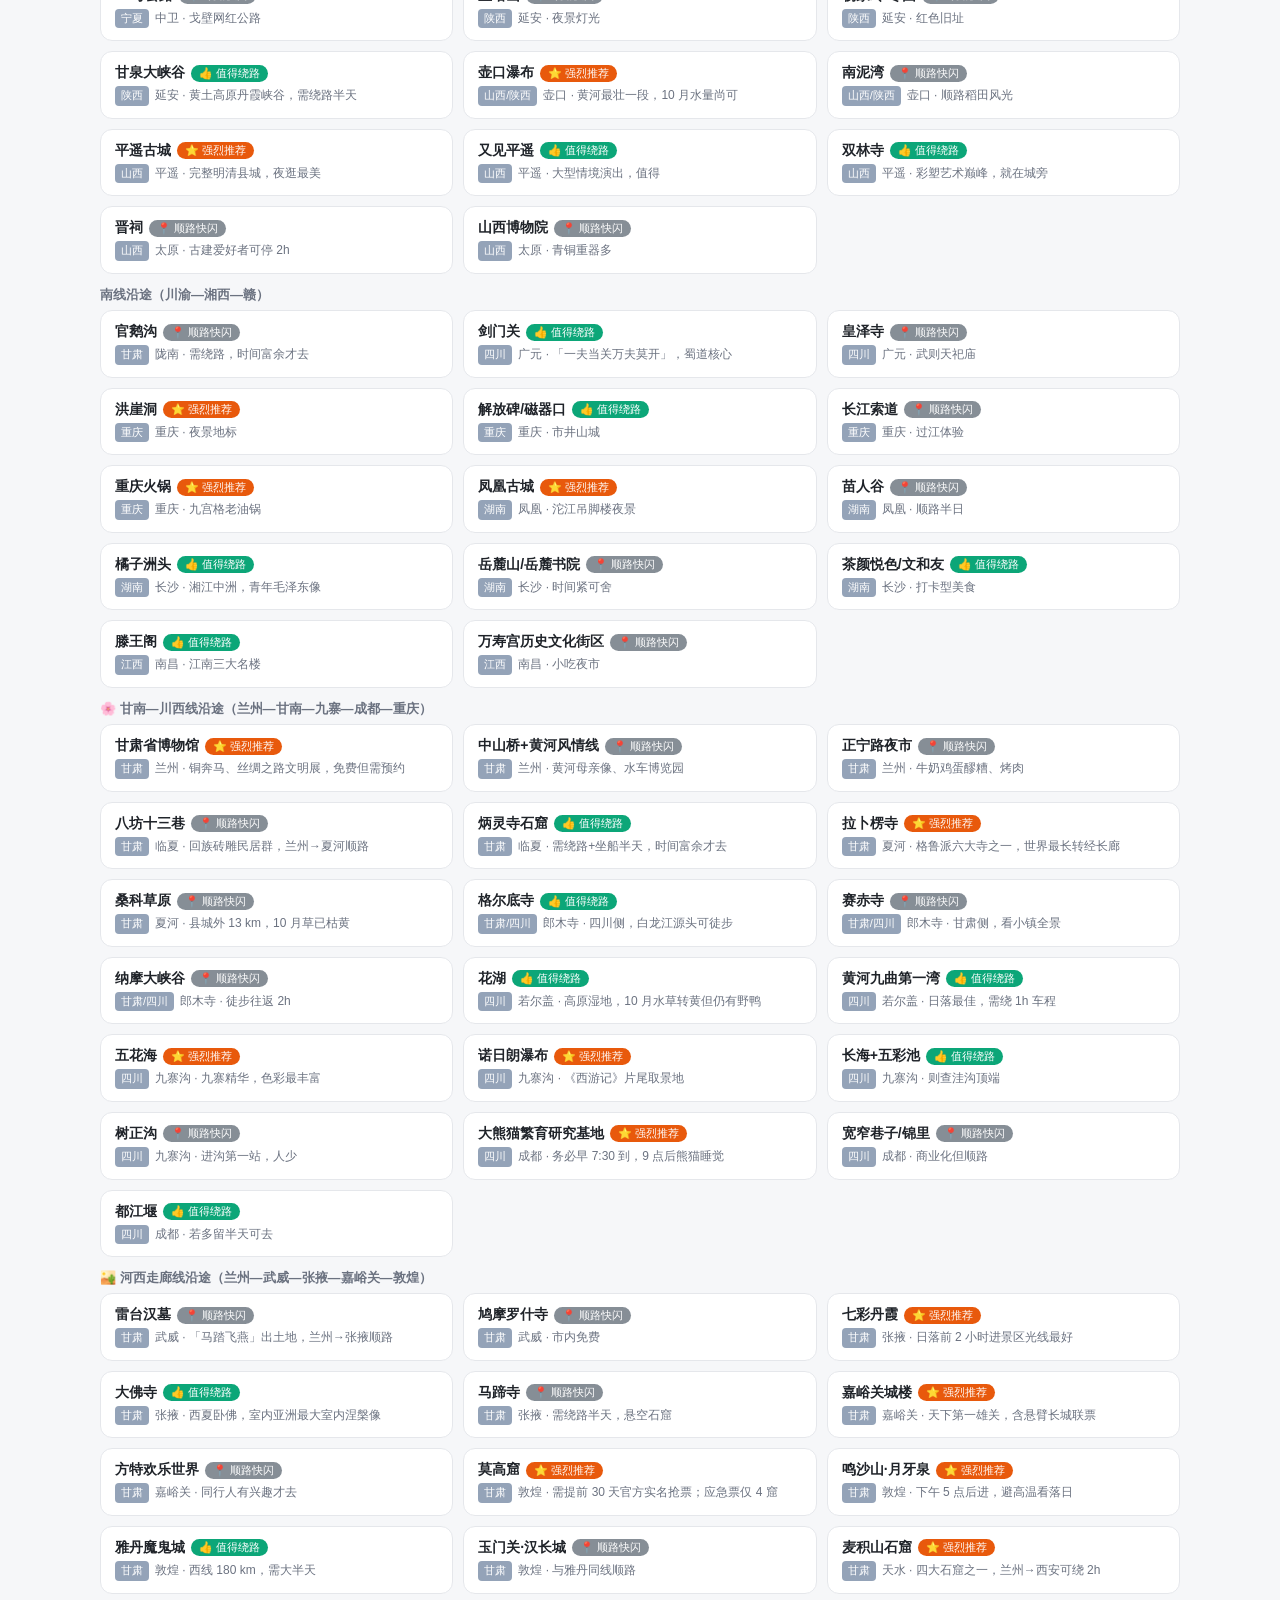
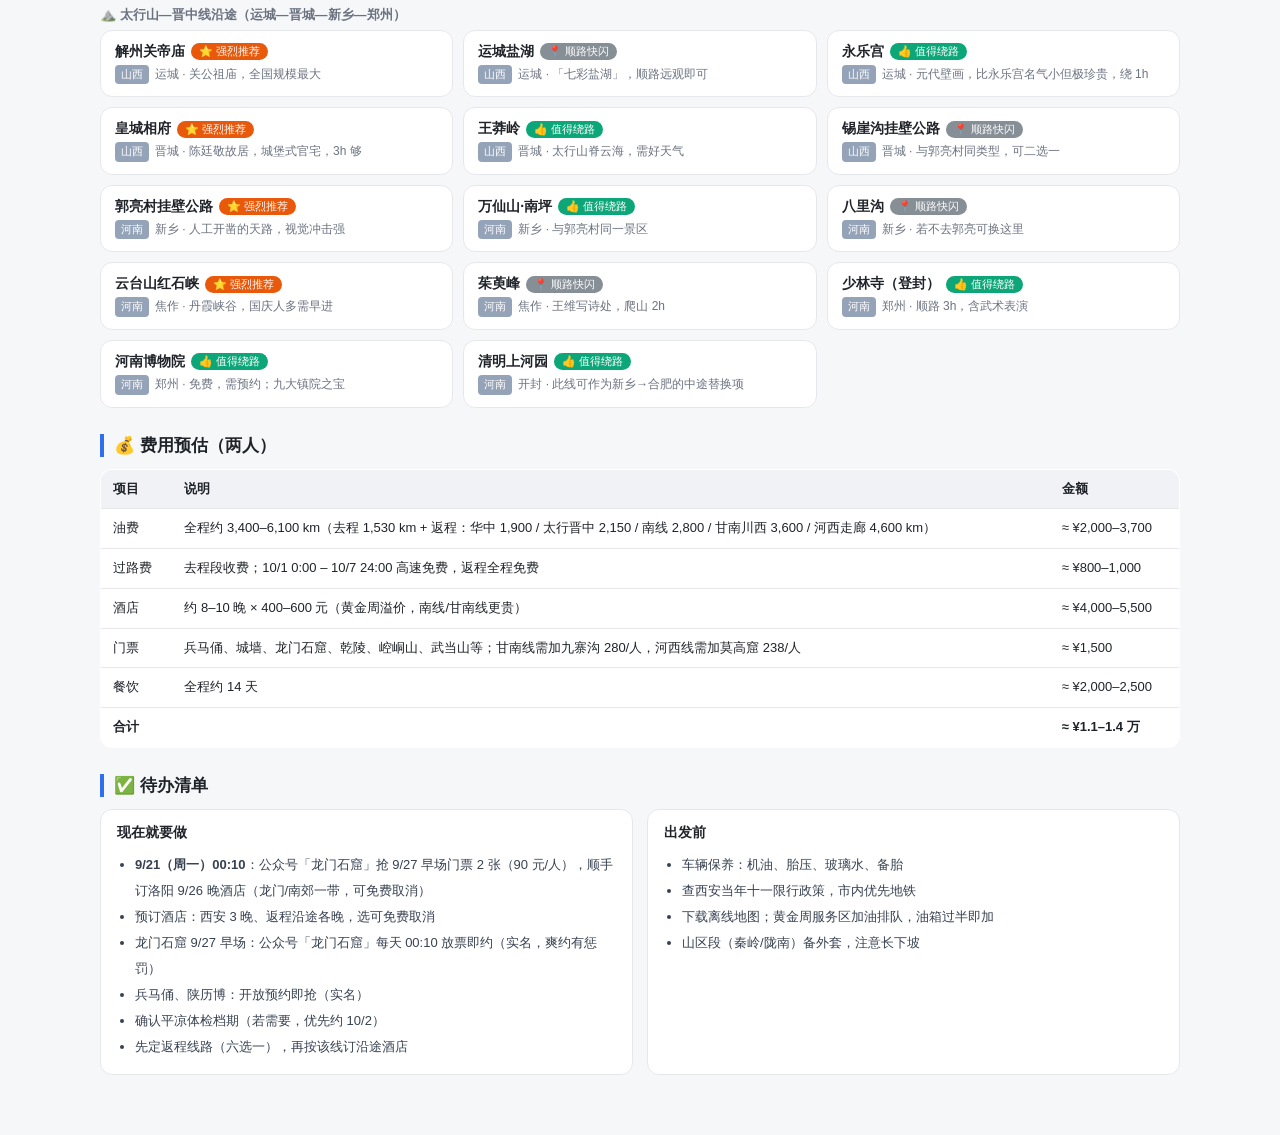
==== commit ae826ed3: "西安板块改为推荐度梯队排行：美食四梯队(1-51)、景点T1-T4(1-23)，含北郊提示与2天浓缩版" ====
--- a/index.html
+++ b/index.html
@@ -136,13 +136,13 @@
   <h3 class="sub">📍 去程沿途景点（含省份）</h3>
   <div id="outAttractions"></div>
 
-  <h3 class="sub" id="sec-xian">🍜 西安深度游（收藏整合）</h3>
-  <div class="note">来自小红书收藏整理：美食按片区、景点含票价与小贴士、经典线路参考；票价为整理时价格，以现场为准。📍 地址为街区/片区级导航参考，小巷小店以地图 App 搜店名为准。</div>
-  <h3 class="sub">🍜 美食 · 按片区</h3>
+  <h3 class="sub" id="sec-xian">🍜 西安深度游（收藏整合 · 按推荐度排行）</h3>
+  <div class="note">来自小红书收藏整理：美食按推荐度四梯队排行（1–51，来自收藏星级），景点按 T1–T4 排行（编辑排序，可再调）；票价为整理时价格，以现场为准。📍 地址为街区/片区级导航参考，小巷小店以地图 App 搜店名为准。</div>
+  <h3 class="sub">🍜 美食总榜（按推荐度梯队，排名 1–51）</h3>
   <div class="note">评分参考：⭐⭐⭐⭐⭐ 必须吃，专程跑一趟不亏 ｜ ⭐⭐⭐⭐ 强烈推荐，路过必吃 ｜ ⭐⭐🌟 有特色值得一试，顺路可以吃 ｜ ⭐🌟 顺路可以试</div>
   <div id="xianFood"></div>
-  <div class="note">🍚 收藏里五星店占了将近三分之一，浓度很高。时间有限的精华组合：洒金桥一整条线（李唯一 → 马蓉 → 教场门饸饹 → 老李家 → 胖子甑糕）+ 一家裤带面（刘二店）+ 一顿泡馍（一真楼），基本就是精华中的精华。</div>
-  <h3 class="sub">🏛️ 景点 · 票价与小贴士</h3>
+  <div class="note">⚠️ 北郊提示：排名 8、9 的推荐语境是「高铁到站第一顿」——本次自驾、住钟楼/大雁塔一带，北郊不顺路，路过再吃，优先把胃留给排名 1–7；排名 13–22 全在钟楼—回坊步行圈，是住宿地的「楼下食堂」。<br>🍚 精华组合（时间有限）：洒金桥一条线（李唯一 → 马蓉 → 教场门饸饹 → 老李家 → 胖子甑糕）+ 刘二店裤带面 + 一真楼泡馍；必吃保底 6 家：李唯一、一真楼、刘二店、秦豫、乡党（体验）、军军绿豆糕（带走），应季加刘明柿子糊塌。<br>🎯 2 个整天浓缩版：Day A 早兵马俑（+华清宫可选）→ 傍晚城墙骑行 → 晚上洒金桥吃穿；Day B 陕历博（约到就去）→ 午饭秦豫/翠华路 → 下午大雁塔 → 晚上大唐不夜城。</div>
+  <h3 class="sub">🏛️ 景点总榜（T1–T4，排名 1–23）</h3>
   <div id="xianAttr"></div>
   <h3 class="sub">🗺️ 经典线路参考（多份攻略共识）</h3>
   <div id="xianRoute"></div>
@@ -556,98 +556,97 @@
 
 /* ---------- 西安深度攻略（收藏整合） ---------- */
 const XFOOD = [
- {g:"🏪 北客站 / 北郊片区", items:[
-  ["刘氏菠菜面","未央区 太古城商业街（北客站西南侧）","招牌菠菜面碧玉卖相好、筋道，本地人多年回头客；北客站下车第一顿首选","⭐⭐⭐⭐⭐"],
-  ["佳斌澄城水盆羊肉","未央区 北客站/凤城路片区（导航搜店名）","水盆羊肉天花板级：汤清肉烂不膻，小菜丰富，糖蒜+辣子配着吃地道","⭐⭐⭐⭐⭐"],
-  ["小戴腊汁肉夹馍","未央区 太古城商业街（北客站西南侧）","老三样：皮瘦肉夹馍+缸子米线+手工米皮，一次吃全","⭐⭐⭐⭐"],
-  ["马峰酸汤水饺","未央区 北郊片区（导航搜店名）","酸辣开胃，排队常客，冬天尤其好吃，酸辣度可自己调","⭐⭐⭐⭐"],
-  ["笼王焖面","未央区 北郊路边小店（导航搜店名）","豆角焖面吸满酱汁软而不烂，没开门就排队的巷子深小店","⭐⭐⭐⭐"],
-  ["全盛斋","北郊多家分店（老字号，导航搜「全盛斋」就近）","老字号清真点心铺：玫瑰饼、千层酥、核桃饼，适合买点带走，不算「吃」但值得拜访","⭐⭐🌟"],
-  ["萍义榴莲糖水","未央区 北郊片区（导航搜店名）","小料足、榴莲味浓价格便宜，吃完面来一碗当甜品","⭐⭐🌟"],
-  ["菠萝菠萝包","未央区 北客站附近（导航搜店名）","菠萝包夹鸡蛋冰淇淋，猎奇吃法","⭐🌟"],
-  ["灌汤包（北客站附近）","未央区 北客站附近（导航搜店名）","北客站顺路吃","⭐🌟"],
-  ["蜜饯藕夹","未央区 北客站附近（导航搜店名）","甜甜糯糯，当甜品吃","⭐🌟"],
-  ["全盛斋蜜饯","全盛斋门店有售（北郊）","传统蜜饯，适合带走","⭐🌟"],
- ]},
- {g:"🥟 洒金桥 / 回民街片区", items:[
-  ["李唯一肉丸胡辣汤","莲湖区 洒金桥街北段（地铁1号线洒金桥站）","洒金桥早餐头牌：全天营业，丸子扎实汤浓带麻，配饦饦馍掰着吃","⭐⭐⭐⭐⭐"],
-  ["一真楼泡馍","莲湖区 大皮院街西段","泡馍入门首选：牛肉实在，手掰馍体验传统吃法，汤浓肉烂","⭐⭐⭐⭐⭐"],
-  ["军军绿豆糕馅饼","莲湖区 洒金桥街（回坊）","伴手礼首选：酥皮绵密不甜腻","⭐⭐⭐⭐⭐"],
-  ["马蓉蛋菜夹馍","莲湖区 洒金桥街中段","蛋黄+咸菜不加肉是本地点法，馍烤得酥脆顶饱","⭐⭐⭐⭐"],
-  ["老李家杂肝汤","莲湖区 大皮院街（近北院门口）","本地老饕私藏，杂肝处理干净无异味","⭐⭐⭐⭐"],
-  ["教场门饸饹馆","莲湖区 教场门街（近洒金桥南口/西大街）","几十年老店纯手工压制，回民街少有不踩雷老店","⭐⭐⭐⭐"],
-  ["盛志望麻酱酿皮","莲湖区 洒金桥街中段","酿皮筋道麻酱香浓，夏天爽口，洒金桥老字号","⭐⭐⭐⭐"],
-  ["胖子甑糕","莲湖区 洒金桥街北段","糯米红枣豆子蒸的，甜而不腻，九点多卖完要早起","⭐⭐⭐⭐"],
-  ["马二酸汤水饺","莲湖区 洒金桥街南段（近大麦市街口）","可以和马峰对比着吃，酸辣口略不同","⭐⭐🌟"],
-  ["刘明柿子糊塌","莲湖区 洒金桥街中段","秋天去最应季，外脆里软带柿子甜香；10 月初正好","⭐⭐🌟"],
-  ["何二卤汁凉粉","莲湖区 回坊·西羊市/大皮院一带","卤汁+芥末口感独特，夏天解暑","⭐⭐🌟"],
-  ["花奶奶酸梅汤","莲湖区 北院门回坊主街","现熬酸甜适中，吃完辣的配一杯","⭐⭐🌟"],
-  ["石家包子","莲湖区 大皮院一带（回坊）","回民街老牌子，牛肉包子皮薄汤汁足","⭐⭐🌟"],
-  ["东南亚甑糕","莲湖区 西羊市街中段（回坊）","可以和胖子甑糕双刷对比","⭐⭐🌟"],
- ]},
- {g:"🍝 面食 / 碳水专门店", items:[
-  ["刘二店裤带面","雁塔区 围墙巷（小寨片区西侧）","西安面食代表做法：夫妻小店最地道的干拌裤带面，肉臊子大片","⭐⭐⭐⭐⭐"],
-  ["小卫臊子饸饹","碑林区 文艺路中段","15 年老店，荞麦削削隐藏菜单封神，碳水脑袋圣地","⭐⭐⭐⭐⭐"],
-  ["乡党臊子面","莲湖区 桃园南路·丰庆公园东北角","33 元/位自助流水席不限量，回转台送面，体验感独一无二","⭐⭐⭐⭐⭐"],
-  ["黄家大碗面","市区多家分店（导航就近）","炒拉条天花板：酱料浓郁拉条筋道，点单率 95%","⭐⭐⭐⭐⭐"],
-  ["东郊手工担担面","城东 菜市场内（导航搜店名）","40 年老店藏在菜市场里，浆水菜担担面，吃过的人念念不忘","⭐⭐🌟"],
-  ["成都老街担担面","雁塔区 西电太白南路校区周边","四川老味担担面，面食攻略常客","⭐⭐🌟"],
-  ["老白家面馆","碑林区 测绘东路","拉条子是本地老饕选择，比宽面更筋道","⭐⭐🌟"],
- ]},
- {g:"🍚 小馆子 / 宝藏小店", items:[
-  ["海底捞自助午餐","全市部分门店（以门店当日公告为准）","20 元/人三凉三热+不限量水果豆浆，价格离谱到必须体验","⭐⭐⭐⭐⭐"],
-  ["沣峪口石锅鱼","长安区 沣峪口（G210 秦岭峪口，市区约 40–50 分钟）","博主五刷：鱼肉现杀现切石锅滚烫，自驾去秦岭值得","⭐⭐⭐⭐⭐"],
-  ["老西安韩记三鲜煮馍","市区多家（导航搜全名）","宫保鸡丁+莲菜炒馍+老醋里脊三件套，馍吸满汤汁","⭐⭐⭐⭐"],
-  ["刘记腊汁肉揪面片","碑林区 大车家巷（南大街西侧）","面片爽滑弹牙配棒棒肉，大车家巷面食一条街","⭐⭐⭐⭐"],
-  ["亚新烤包子","多家分店（导航搜店名就近）","新疆风味，烤包子外皮酥脆","⭐⭐🌟"],
-  ["小南园叉烧饭","雁塔区 西电太白南路校区周边","18 元米饭无限加，学生党快乐屋","⭐⭐🌟"],
-  ["十九粮店","市区多家老字号社区店（导航就近）","包子面包卤味样样有，价格离谱低","⭐⭐🌟"],
-  ["兴善寺极破店","雁塔区 兴善寺西街·大兴善寺周边","人均 20 元，店破但味道好","⭐⭐🌟"],
- ]},
- {g:"🥟 钟楼小区 / 大雁塔 / 其他", items:[
-  ["秦豫肉夹馍","碑林区 东木头市（骡马市商圈）","馍脆肉香，纯瘦肉 11 元，西安肉夹馍的标杆级体验","⭐⭐⭐⭐⭐"],
-  ["志亮灌汤包","莲湖区 庙后街中段（回坊）","汤汁饱满皮薄不破，配山楂粥经典搭配","⭐⭐⭐⭐"],
-  ["海富荣锅贴","钟楼南侧 钟楼小区外","十年老店，牛肉韭黄馅底脆内嫩","⭐⭐⭐⭐"],
-  ["睁眼辣子蘸羊肉","雁塔区 大雁塔周边（导航搜店名）","油泼辣子巨香，冬天吃特别过瘾","⭐⭐⭐⭐"],
-  ["赵记绿豆饼","钟楼小区内","不甜，出品稳定，适合当零嘴","⭐⭐🌟"],
-  ["玫瑰镜糕","莲湖区 大学习巷口（北院门西侧）","2 元/个，2 块钱的快乐","⭐⭐🌟"],
-  ["翠华路肉夹馍/水盆","雁塔区 翠华路（陕历博正门一带）","逛完博物馆顺路吃","⭐⭐🌟"],
-  ["香酥牛肉饼","市区多家（钟楼/回坊周边常见）","外皮酥脆层次分明，碳水系列","⭐⭐🌟"],
-  ["BiangBiang 面","碑林区 南院门及周边多家老店","面宽如腰带，西安代表面食；体验一次即可，各家店差距大","⭐⭐🌟"],
-  ["白吉馍","各腊汁肉夹馍店均有","腊汁肉搭档，可以单独吃","⭐⭐🌟"],
-  ["小贾油茶麻花","雁塔区 大雁塔/小寨东路周边（导航搜店名）","咸口油茶配麻花泡着吃","⭐⭐🌟"],
+ {g:"🥇 第一梯队 · ⭐⭐⭐⭐⭐ 必吃/专程去（12 家）", items:[
+  ["1. 李唯一肉丸胡辣汤","莲湖区 洒金桥街北段（地铁1号线洒金桥站）","洒金桥早餐头牌：丸子扎实汤浓带麻，配饦饦馍掰着吃；全天营业","⭐⭐⭐⭐⭐"],
+  ["2. 一真楼泡馍","莲湖区 大皮院街西段","泡馍入门首选：牛肉实在，手掰馍体验，汤浓肉烂；与李唯一同片区可串联","⭐⭐⭐⭐⭐"],
+  ["3. 刘二店裤带面","雁塔区 围墙巷（小寨片区西侧）","西安面食代表：夫妻小店最地道的干拌裤带面，肉臊子大片；小寨/陕历博顺路","⭐⭐⭐⭐⭐"],
+  ["4. 小卫臊子饸饹","碑林区 文艺路中段","荞麦削削隐藏菜单封神，碳水脑袋圣地；碑林/城墙顺路","⭐⭐⭐⭐⭐"],
+  ["5. 乡党臊子面","莲湖区 桃园南路·丰庆公园东北角","33 元/位自助流水席不限量，回转台送面，体验感独一无二","⭐⭐⭐⭐⭐"],
+  ["6. 秦豫肉夹馍","碑林区 东木头市（骡马市商圈）","肉夹馍标杆级体验：馍脆肉香，纯瘦肉 11 元；排队早去","⭐⭐⭐⭐⭐"],
+  ["7. 黄家大碗面","市区多家分店（导航就近）","炒拉条天花板：酱料浓郁拉条筋道，点单率 95%","⭐⭐⭐⭐⭐"],
+  ["8. 佳斌澄城水盆羊肉","未央区 北客站/凤城路片区（导航搜店名）","水盆天花板：汤清肉烂不膻，糖蒜+辣子地道；⚠️ 北郊不顺路，路过再吃","⭐⭐⭐⭐⭐"],
+  ["9. 刘氏菠菜面","未央区 太古城商业街（北客站西南侧）","菠菜面碧玉筋道，本地多年回头客；⚠️ 北郊不顺路，路过再吃","⭐⭐⭐⭐⭐"],
+  ["10. 沣峪口石锅鱼","长安区 沣峪口（G210 秦岭峪口，市区约 40–50 分钟）","博主五刷：鱼现杀现切石锅滚烫；自驾机动日可选","⭐⭐⭐⭐⭐"],
+  ["11. 海底捞自助午餐","全市部分门店（以门店当日公告为准）","20 元/人三凉三热+不限量水果豆浆，价格离谱到必须体验","⭐⭐⭐⭐⭐"],
+  ["12. 军军绿豆糕馅饼","莲湖区 洒金桥街（回坊）","伴手礼首选：酥皮绵密不甜腻","⭐⭐⭐⭐⭐"],
+ ]},
+ {g:"🥈 第二梯队 · ⭐⭐⭐⭐ 强烈推荐/路过必吃（13 家）", items:[
+  ["13. 马蓉蛋菜夹馍","莲湖区 洒金桥街中段","蛋黄+咸菜不加肉是本地点法，馍酥脆顶饱","⭐⭐⭐⭐"],
+  ["14. 老李家杂肝汤","莲湖区 大皮院街（近北院门口）","本地老饕私藏，杂肝处理干净无异味","⭐⭐⭐⭐"],
+  ["15. 教场门饸饹馆","莲湖区 教场门街（近洒金桥南口/西大街）","几十年老店纯手工压制，回民街少有不踩雷","⭐⭐⭐⭐"],
+  ["16. 盛志望麻酱酿皮","莲湖区 洒金桥街中段","酿皮筋道麻酱香浓，洒金桥老字号","⭐⭐⭐⭐"],
+  ["17. 胖子甑糕","莲湖区 洒金桥街北段","糯米红枣豆子蒸的，甜而不腻；九点多卖完要早起","⭐⭐⭐⭐"],
+  ["18. 志亮灌汤包","莲湖区 庙后街中段（回坊）","汤汁饱满皮薄不破，配山楂粥经典搭配","⭐⭐⭐⭐"],
+  ["19. 海富荣锅贴","钟楼南侧 钟楼小区外","十年老店，牛肉韭黄馅底脆内嫩","⭐⭐⭐⭐"],
+  ["20. 刘记腊汁肉揪面片","碑林区 大车家巷（南大街西侧）","面片爽滑弹牙配棒棒肉，大车家巷面食一条街","⭐⭐⭐⭐"],
+  ["21. 老西安韩记三鲜煮馍","市区多家（导航搜全名）","三件套：宫保鸡丁+莲菜炒馍+老醋里脊，馍吸满汤汁","⭐⭐⭐⭐"],
+  ["22. 睁眼辣子蘸羊肉","雁塔区 大雁塔周边（导航搜店名）","油泼辣子巨香，看着辣吃着停不下来","⭐⭐⭐⭐"],
+  ["23. 小戴腊汁肉夹馍","未央区 太古城商业街（北客站西南侧）","老三样一次吃全（北郊，路过再吃）","⭐⭐⭐⭐"],
+  ["24. 马峰酸汤水饺","未央区 北郊片区（导航搜店名）","酸辣开胃排队常客，酸辣度可调（北郊）","⭐⭐⭐⭐"],
+  ["25. 笼王焖面","未央区 北郊路边小店（导航搜店名）","豆角焖面吸满酱汁，没开门就排队（北郊）","⭐⭐⭐⭐"],
+ ]},
+ {g:"🥉 第三梯队 · ⭐⭐🌟 有特色值得一试（22 家）", items:[
+  ["26. 刘明柿子糊塌","莲湖区 洒金桥街中段","秋天最应季：外脆里软带柿子甜香，10 月初正好","⭐⭐🌟"],
+  ["27. 马二酸汤水饺","莲湖区 洒金桥街南段（近大麦市街口）","与马峰齐名，可两家对比着吃","⭐⭐🌟"],
+  ["28. 何二卤汁凉粉","莲湖区 回坊·西羊市/大皮院一带","卤汁+芥末口感独特，夏天解暑","⭐⭐🌟"],
+  ["29. 东南亚甑糕","莲湖区 西羊市街中段（回坊）","与胖子甑糕双刷对比","⭐⭐🌟"],
+  ["30. 东郊手工担担面","城东 菜市场内（导航搜店名）","40 年老店藏在菜市场，浆水菜担担面","⭐⭐🌟"],
+  ["31. 成都老街担担面","雁塔区 西电太白南路校区周边","四川老味担担面，面食攻略常客","⭐⭐🌟"],
+  ["32. 老白家面馆","碑林区 测绘东路","拉条子比宽面更筋道，本地老饕选择","⭐⭐🌟"],
+  ["33. 亚新烤包子","多家分店（导航就近）","新疆风味，烤包子外皮酥脆","⭐⭐🌟"],
+  ["34. 小南园叉烧饭","雁塔区 西电太白南路校区周边","18 元米饭无限加，学生党快乐屋","⭐⭐🌟"],
+  ["35. 十九粮店","市区多家老字号社区店（导航就近）","包子面包卤味样样有，价格低到离谱","⭐⭐🌟"],
+  ["36. 兴善寺极破店","雁塔区 兴善寺西街·大兴善寺周边","人均 20 元，店破但味道好","⭐⭐🌟"],
+  ["37. 玫瑰镜糕","莲湖区 大学习巷口（北院门西侧）","2 元/个，2 块钱的快乐","⭐⭐🌟"],
+  ["38. 花奶奶酸梅汤","莲湖区 北院门回坊主街","现熬酸甜适中，吃完辣的配一杯","⭐⭐🌟"],
+  ["39. 石家包子","莲湖区 大皮院一带（回坊）","回民街老牌子，牛肉包子皮薄汤汁足","⭐⭐🌟"],
+  ["40. 赵记绿豆饼","钟楼小区内","不甜，出品稳定，适合当零嘴","⭐⭐🌟"],
+  ["41. 翠华路肉夹馍/水盆","雁塔区 翠华路（陕历博正门一带）","逛完博物馆顺路吃","⭐⭐🌟"],
+  ["42. 香酥牛肉饼","市区多家（钟楼/回坊周边常见）","外皮酥脆层次分明，碳水系列","⭐⭐🌟"],
+  ["43. BiangBiang 面","碑林区 南院门及周边多家老店","面宽如腰带；体验一次即可，各家差距大","⭐⭐🌟"],
+  ["44. 白吉馍","各腊汁肉夹馍店均有","腊汁肉搭档，外酥内软可单独吃","⭐⭐🌟"],
+  ["45. 小贾油茶麻花","雁塔区 大雁塔/小寨东路周边（导航搜店名）","咸口油茶配麻花泡着吃","⭐⭐🌟"],
+  ["46. 全盛斋","北郊多家分店（老字号，导航就近）","清真点心铺：玫瑰饼、千层酥、核桃饼，买带走","⭐⭐🌟"],
+  ["47. 萍义榴莲糖水","未央区 北郊片区（导航搜店名）","小料足榴莲味浓，饭后甜品","⭐⭐🌟"],
+ ]},
+ {g:"🎖️ 第四梯队 · ⭐🌟 顺路可以试（4 家）", items:[
+  ["48. 菠萝菠萝包","未央区 北客站附近（导航搜店名）","菠萝包夹鸡蛋冰淇淋，猎奇吃法","⭐🌟"],
+  ["49. 灌汤包（北客站附近）","未央区 北客站附近（导航搜店名）","北客站顺路吃","⭐🌟"],
+  ["50. 蜜饯藕夹","未央区 北客站附近（导航搜店名）","甜甜糯糯，当甜品吃","⭐🌟"],
+  ["51. 全盛斋蜜饯","全盛斋门店有售（北郊）","传统蜜饯，适合带走","⭐🌟"],
  ]},
 ];
 const XATTR = [
- {g:"🕌 历史古迹 / 博物馆", items:[
-  ["西安城墙","54 元","永宁门上，骑行一圈 1–1.5h（单排 45/双排 60），傍晚夕阳最美","碑林区 永宁门（南门）入口 · 地铁2号线永宁门站"],
-  ["钟楼 / 鼓楼","联票 50","相距 200 米，鼓楼有编钟表演；夜景出片，环岛地下通道可拍车流合影","莲湖区 西大街与北院门交汇处 · 地铁2号线钟楼站"],
-  ["陕西历史博物馆","免费","提前 5–7 天公众号约，周一闭馆；讲解 100/场，何家村遗宝展 30 元很值得","雁塔区 小寨东路91号 · 地铁2/3号线小寨站"],
-  ["碑林博物馆","85 元","书法碑刻核心，《石台孝经》《开成石经》镇馆；建议约讲解，顺路书院门淘文创","碑林区 三学街15号（书院门街内）"],
-  ["大兴善寺","免费","唐密祖庭，古银杏 10 月初很美；清净不商业化，可串陕历博/赛格","雁塔区 兴善寺西街（小寨站北侧）"],
-  ["广仁寺","免费","陕西唯一藏传佛寺，康熙敕建；红墙金顶极出片，人少安静","莲湖区 习武园路·城墙内西北角（近玉祥门）"],
-  ["高家大院","15 元","回民街内明清四合院，含皮影戏+秦腔表演","莲湖区 北院门144号（回民街主街内）"],
-  ["陕西考古博物馆","免费","需预约，中国首座考古主题博物馆；位置偏南要留半天","长安区 终南大道（市区以南约 1h）"],
-  ["兴庆宫","免费","唐代皇家园林遗址（玄宗杨贵妃），现在是公园，本地人遛弯地","碑林区 咸宁西路55号（西安交大北侧）"],
- ]},
- {g:"🌙 大雁塔片区", items:[
-  ["大雁塔 / 大慈恩寺","寺 40","登塔另加 25，玄奘译经之地；如来佛与大雁塔同框是经典机位","雁塔区 大雁塔南北广场 · 地铁3/4号线大雁塔站"],
-  ["大唐不夜城","免费","晚上才有氛围；提前看当日节目表：不倒翁小姐姐、盛唐密盒","雁塔区 大雁塔南广场向南至开元广场（步行街）"],
-  ["大唐芙蓉园","120 元","建议 17:00 后进，白天+夜景一次 get；有《梦回大唐》演出，节假日灯会","雁塔区 曲江芙蓉西路99号 · 地铁4号线大唐芙蓉园站"],
-  ["小雁塔","免费","需预约；比大雁塔清净，秋荷很美，院内西安博物院可同逛","碑林区 友谊西路72号（西安博物院院内）"],
- ]},
- {g:"🏔️ 临潼方向", items:[
-  ["秦始皇兵马俑","120 元","含秦始皇陵；讲解 20 必请，不然就是看泥人；下午场人相对少","临潼区 秦陵北路·秦始皇兵马俑博物馆（市区东北约 40 km）"],
-  ["华清宫","120 元","骊山脚下温泉行宫+西安事变旧址，可与兵马俑串一天","临潼区 华清路38号（骊山北麓）"],
-  ["长恨歌演出","229 起","骊山实景演出提前 5 天公众号抢票；第一场散场可地铁返市区","临潼区 华清宫内九龙湖实景剧场"],
- ]},
- {g:"🌿 小众 / 周边 / 早市", items:[
-  ["小南门早市","—","每天 6:00–9:00，城墙根下烟火气早市，比洒金桥更本地化","莲湖区 勿幕门（小南门）顺城巷沿线"],
-  ["东仓门早市","—","更本地：大包子、甑糕、油茶、水煎包；逛完步行到骡马市吃秦豫肉夹馍","碑林区 东仓门街（和平门内）"],
-  ["永兴坊","免费","10:00–22:00 非遗美食街区，摔碗酒在这里；比回民街干净有序","新城区 东新街·小东门（中山门）内"],
-  ["安仁坊","免费","小寨附近唐代生活美学馆，光影沉浸体验适合拍照","雁塔区 小寨片区（导航搜「安仁坊」）"],
-  ["南五台","—","市区约 1h，佛教圣地，山上五台各有一庙，徒步难度中等","长安区 五台镇（市区以南约 1h）"],
-  ["渼陂湖","—","鄠邑区约 40min，「关中山水最佳处」；人少安静，适合自驾发呆","鄠邑区 渼陂湖文化生态园区"],
+ {g:"🥇 T1 · 不去等于没来西安（3）", items:[
+  ["1. 兵马俑+秦始皇陵","120 元","含秦始皇陵；讲解 20 必请；9/28 上午工作日人少","临潼区 秦陵北路（市区东北约 40 km）"],
+  ["2. 西安城墙·南门骑行","54 元 + 骑行 45/车","骑行一圈 1–1.5h，傍晚 sunset 段最佳","碑林区 永宁门（南门）入口 · 地铁2号线永宁门站"],
+  ["3. 大唐不夜城+大雁塔夜景","免费","晚上才有氛围；提前看节目表（不倒翁小姐姐、盛唐密盒）；9/27 晚主场次","雁塔区 大雁塔南广场向南至开元广场（步行街）"],
+ ]},
+ {g:"🥈 T2 · 强烈推荐（6）", items:[
+  ["4. 陕西历史博物馆","免费（何家村展 30）","国宝密度最高，讲解 100 值得；周一闭馆，提前 5–7 天公众号约","雁塔区 小寨东路91号 · 地铁2/3号线小寨站"],
+  ["5. 华清宫+骊山","120 元","温泉行宫+西安事变旧址，与兵马俑同天；《长恨歌》229 起可加场","临潼区 华清路38号（骊山北麓）"],
+  ["6. 洒金桥/回民街觅食","免费","本质上是美食景点，半晚起步（配合美食榜洒金桥线）","莲湖区 北院门—洒金桥片区"],
+  ["7. 大雁塔·大慈恩寺","寺 40（登塔 +25）","玄奘译经之地；如来佛与大雁塔同框是经典机位","雁塔区 大雁塔南北广场 · 地铁3/4号线大雁塔站"],
+  ["8. 小雁塔+西安博物院","免费（需预约）","陕历博约不上时的最优平替；比大雁塔清净，秋荷很美","碑林区 友谊西路72号（西安博物院院内）"],
+  ["9. 碑林博物馆+书院门","85 元","书法碑刻核心，《石台孝经》《开成石经》镇馆；书法爱好者升 T1","碑林区 三学街15号（书院门街内）"],
+ ]},
+ {g:"🥉 T3 · 值得穿插（9）", items:[
+  ["10. 小南门早市","—","每天 6:00–9:00 城墙根烟火气，比洒金桥更本地化","莲湖区 勿幕门（小南门）顺城巷沿线"],
+  ["11. 广仁寺","免费","陕西唯一藏传佛寺，康熙敕建；红墙金顶极出片，人少安静","莲湖区 习武园路·城墙内西北角（近玉祥门）"],
+  ["12. 永兴坊","免费","10:00–22:00 非遗美食街区，摔碗酒在这里；比回民街干净有序","新城区 东新街·小东门（中山门）内"],
+  ["13. 高家大院","15 元（含皮影）","明清四合院，皮影戏+秦腔表演；逛回民街顺手进","莲湖区 北院门144号（回民街主街内）"],
+  ["14. 大兴善寺","免费","唐密祖庭，古银杏 10 月初正当时；可串陕历博/赛格","雁塔区 兴善寺西街（小寨站北侧）"],
+  ["15. 大唐芙蓉园","120 元","建议 17:00 后进，白天+夜景一次 get；有《梦回大唐》演出","雁塔区 曲江芙蓉西路99号 · 地铁4号线大唐芙蓉园站"],
+  ["16. 钟鼓楼（外观/夜景）","外观免费（登楼联票 50）","鼓楼有编钟表演；环岛地下通道拍车流合影，不必登楼","莲湖区 西大街与北院门交汇处 · 地铁2号线钟楼站"],
+  ["17. 东仓门早市","—","比小南门更本地；逛完步行到骡马市吃秦豫肉夹馍","碑林区 东仓门街（和平门内）"],
+  ["18. 安仁坊","免费","唐代生活美学馆，光影沉浸体验适合拍照","雁塔区 小寨片区（导航搜「安仁坊」）"],
+ ]},
+ {g:"🎖️ T4 · 机动/小众（5）", items:[
+  ["19. 大明宫遗址公园","免费为主","拍丹凤门即可","未央区 玄武路 · 地铁4号线大明宫站"],
+  ["20. 长安十二时辰街区","门票制（以现场为准）","室内沉浸式唐风街区，雨天备选","雁塔区 曼蒂广场"],
+  ["21. 兴庆宫","免费","唐代皇家园林遗址（玄宗杨贵妃），本地人遛弯地","碑林区 咸宁西路55号（西安交大北侧）"],
+  ["22. 陕西考古博物馆","免费（需预约）","中国首座考古主题博物馆；位置偏南要留半天","长安区 终南大道（市区以南约 1h）"],
+  ["23. 渼陂湖 / 南五台","以景区公告为准","渼陂湖「关中山水最佳处」；秦岭方向可与沣峪口石锅鱼捆绑成机动日","鄠邑区 渼陂湖园区 / 长安区 五台镇"],
  ]},
 ];
 const XROUTE = [
